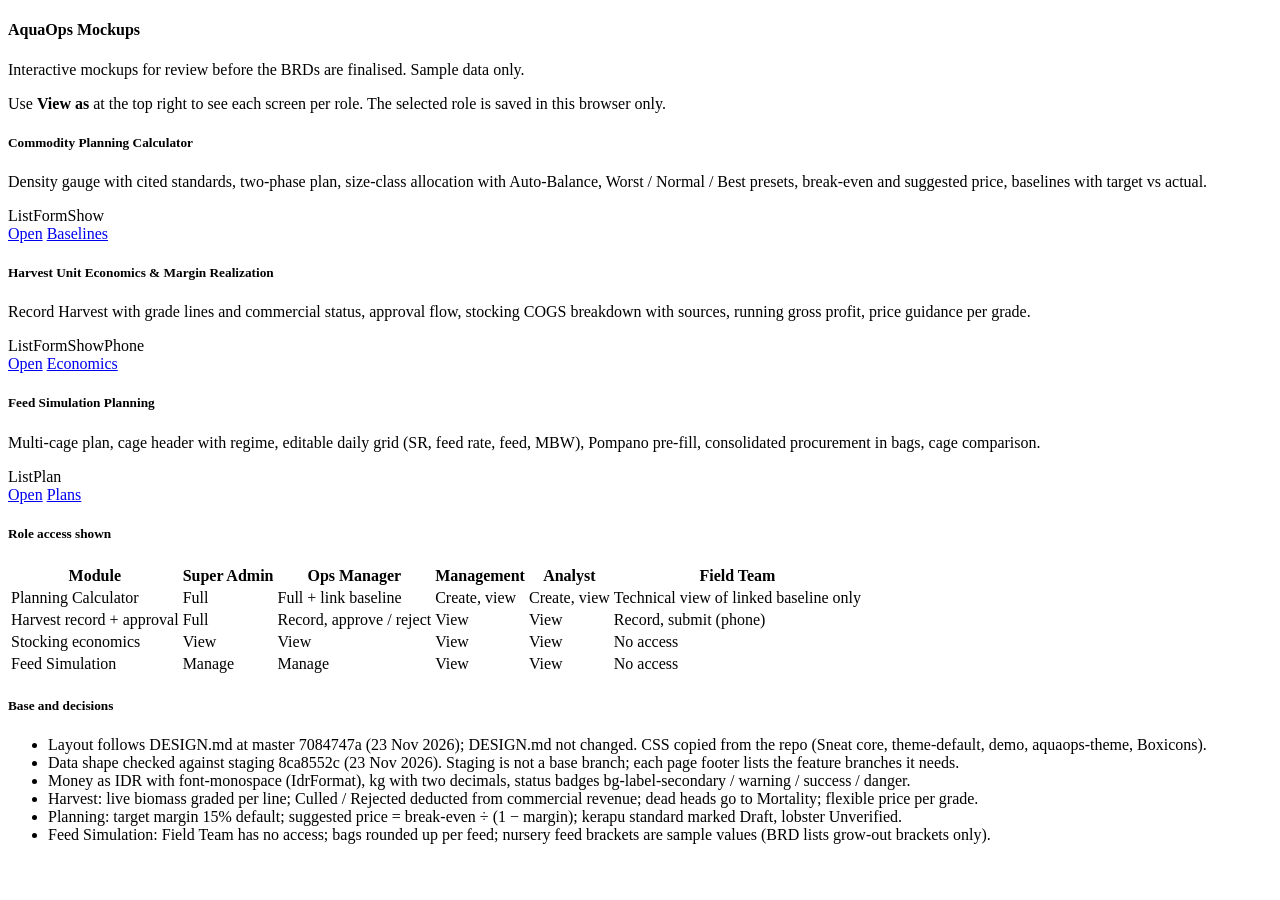
==== index.html @ cd23ad5c "Add files via upload" ====
<!DOCTYPE html>
<html lang="en" class="light-style layout-menu-fixed" dir="ltr" data-theme="theme-default">
<head>
<meta charset="utf-8">
<meta name="viewport" content="width=device-width, initial-scale=1.0">
<title>AquaOps Mockups</title>
<link rel="preconnect" href="https://fonts.googleapis.com">
<link href="https://fonts.googleapis.com/css2?family=Public+Sans:ital,wght@0,300;0,400;0,500;0,600;0,700;1,400&display=swap" rel="stylesheet">
<link rel="stylesheet" href="assets/vendor/fonts/boxicons.css">
<link rel="stylesheet" href="assets/vendor/css/core.css">
<link rel="stylesheet" href="assets/vendor/css/theme-default.css">
<link rel="stylesheet" href="assets/css/demo.css">
<link rel="stylesheet" href="css/aquaops-theme.css">
</head>
<body>
<div id="mock-content" class="d-none">
  <div class="d-flex justify-content-between align-items-center mb-4">
    <div>
      <h4 class="mb-1">AquaOps Mockups</h4>
      <p class="text-muted mb-0">Interactive mockups for review before the BRDs are finalised. Sample data only.</p>
    </div>
  </div>

  <div class="alert alert-info border-0 shadow-sm mb-4"><i class="bx bx-user-circle me-2"></i>Use <strong>View as</strong> at the top right to see each screen per role. The selected role is saved in this browser only.</div>

  <div class="row g-4 mb-4">
    <div class="col-md-4">
      <div class="card border-0 shadow-sm h-100"><div class="card-body">
        <div class="d-flex align-items-center mb-2"><i class="bx bx-calculator fs-2 text-primary me-2"></i><h5 class="fw-bold mb-0">Commodity Planning Calculator</h5></div>
        <p class="small text-muted">Density gauge with cited standards, two-phase plan, size-class allocation with Auto-Balance, Worst / Normal / Best presets, break-even and suggested price, baselines with target vs actual.</p>
        <div class="small mb-3"><span class="badge bg-label-secondary me-1">List</span><span class="badge bg-label-secondary me-1">Form</span><span class="badge bg-label-secondary">Show</span></div>
        <a href="planning-calculator.html#calculator" class="btn btn-primary btn-sm">Open</a>
        <a href="planning-calculator.html#baselines" class="btn btn-outline-primary btn-sm">Baselines</a>
      </div></div>
    </div>
    <div class="col-md-4">
      <div class="card border-0 shadow-sm h-100"><div class="card-body">
        <div class="d-flex align-items-center mb-2"><i class="bx bx-basket fs-2 text-primary me-2"></i><h5 class="fw-bold mb-0">Harvest Unit Economics &amp; Margin Realization</h5></div>
        <p class="small text-muted">Record Harvest with grade lines and commercial status, approval flow, stocking COGS breakdown with sources, running gross profit, price guidance per grade.</p>
        <div class="small mb-3"><span class="badge bg-label-secondary me-1">List</span><span class="badge bg-label-secondary me-1">Form</span><span class="badge bg-label-secondary me-1">Show</span><span class="badge bg-label-primary">Phone</span></div>
        <a href="harvest-economics.html#record" class="btn btn-primary btn-sm">Open</a>
        <a href="harvest-economics.html#economics" class="btn btn-outline-primary btn-sm">Economics</a>
      </div></div>
    </div>
    <div class="col-md-4">
      <div class="card border-0 shadow-sm h-100"><div class="card-body">
        <div class="d-flex align-items-center mb-2"><i class="bx bx-dish fs-2 text-primary me-2"></i><h5 class="fw-bold mb-0">Feed Simulation Planning</h5></div>
        <p class="small text-muted">Multi-cage plan, cage header with regime, editable daily grid (SR, feed rate, feed, MBW), Pompano pre-fill, consolidated procurement in bags, cage comparison.</p>
        <div class="small mb-3"><span class="badge bg-label-secondary me-1">List</span><span class="badge bg-label-secondary">Plan</span></div>
        <a href="feed-simulation.html#plan" class="btn btn-primary btn-sm">Open</a>
        <a href="feed-simulation.html#plans" class="btn btn-outline-primary btn-sm">Plans</a>
      </div></div>
    </div>
  </div>

  <div class="card border-0 shadow-sm mb-4">
    <div class="card-header bg-transparent border-bottom py-3"><h5 class="card-title fw-bold mb-0 text-primary"><i class="bx bx-user-check me-2"></i>Role access shown</h5></div>
    <div class="table-responsive">
      <table class="table">
        <thead><tr><th>Module</th><th>Super Admin</th><th>Ops Manager</th><th>Management</th><th>Analyst</th><th>Field Team</th></tr></thead>
        <tbody>
          <tr><td>Planning Calculator</td><td>Full</td><td>Full + link baseline</td><td>Create, view</td><td>Create, view</td><td>Technical view of linked baseline only</td></tr>
          <tr><td>Harvest record + approval</td><td>Full</td><td>Record, approve / reject</td><td>View</td><td>View</td><td>Record, submit (phone)</td></tr>
          <tr><td>Stocking economics</td><td>View</td><td>View</td><td>View</td><td>View</td><td>No access</td></tr>
          <tr><td>Feed Simulation</td><td>Manage</td><td>Manage</td><td>View</td><td>View</td><td>No access</td></tr>
        </tbody>
      </table>
    </div>
  </div>

  <div class="card border-0 shadow-sm">
    <div class="card-header bg-transparent border-bottom py-3"><h5 class="card-title fw-bold mb-0 text-primary"><i class="bx bx-git-branch me-2"></i>Base and decisions</h5></div>
    <div class="card-body pt-3 small">
      <ul class="mb-0">
        <li>Layout follows DESIGN.md at master 7084747a (23 Nov 2026); DESIGN.md not changed. CSS copied from the repo (Sneat core, theme-default, demo, aquaops-theme, Boxicons).</li>
        <li>Data shape checked against staging 8ca8552c (23 Nov 2026). Staging is not a base branch; each page footer lists the feature branches it needs.</li>
        <li>Money as IDR with font-monospace (IdrFormat), kg with two decimals, status badges bg-label-secondary / warning / success / danger.</li>
        <li>Harvest: live biomass graded per line; Culled / Rejected deducted from commercial revenue; dead heads go to Mortality; flexible price per grade.</li>
        <li>Planning: target margin 15% default; suggested price = break-even ÷ (1 − margin); kerapu standard marked Draft, lobster Unverified.</li>
        <li>Feed Simulation: Field Team has no access; bags rounded up per feed; nursery feed brackets are sample values (BRD lists grow-out brackets only).</li>
      </ul>
    </div>
  </div>
</div>
<script src="assets/mock/shell.js"></script>
<script>AqMock.init({ active: 'home', title: 'AquaOps Mockups', branches: '' });</script>
</body>
</html>
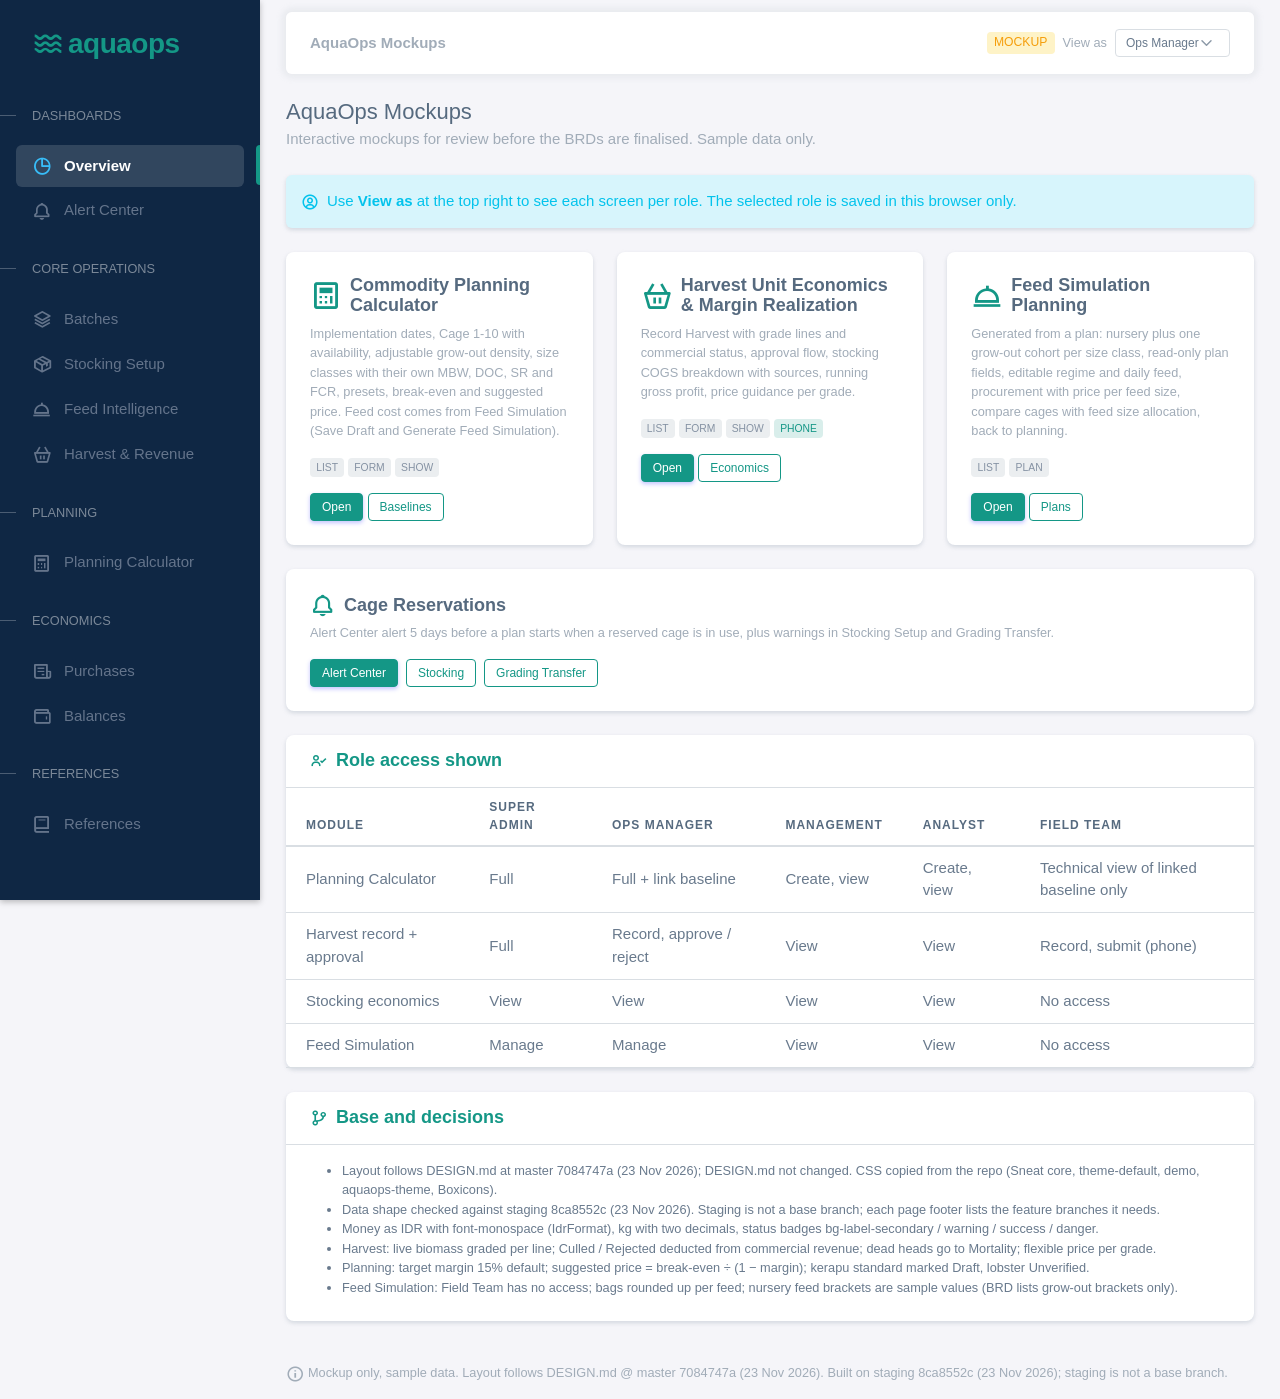
==== commit 325832bb: "Add files via upload" ====
--- a/index.html
+++ b/index.html
@@ -27,7 +27,7 @@
     <div class="col-md-4">
       <div class="card border-0 shadow-sm h-100"><div class="card-body">
         <div class="d-flex align-items-center mb-2"><i class="bx bx-calculator fs-2 text-primary me-2"></i><h5 class="fw-bold mb-0">Commodity Planning Calculator</h5></div>
-        <p class="small text-muted">Density gauge with cited standards, two-phase plan, size-class allocation with Auto-Balance, Worst / Normal / Best presets, break-even and suggested price, baselines with target vs actual.</p>
+        <p class="small text-muted">Implementation dates, Cage 1-10 with availability, adjustable grow-out density, size classes with their own MBW, DOC, SR and FCR, presets, break-even and suggested price. Feed cost comes from Feed Simulation (Save Draft and Generate Feed Simulation).</p>
         <div class="small mb-3"><span class="badge bg-label-secondary me-1">List</span><span class="badge bg-label-secondary me-1">Form</span><span class="badge bg-label-secondary">Show</span></div>
         <a href="planning-calculator.html#calculator" class="btn btn-primary btn-sm">Open</a>
         <a href="planning-calculator.html#baselines" class="btn btn-outline-primary btn-sm">Baselines</a>
@@ -45,13 +45,19 @@
     <div class="col-md-4">
       <div class="card border-0 shadow-sm h-100"><div class="card-body">
         <div class="d-flex align-items-center mb-2"><i class="bx bx-dish fs-2 text-primary me-2"></i><h5 class="fw-bold mb-0">Feed Simulation Planning</h5></div>
-        <p class="small text-muted">Multi-cage plan, cage header with regime, editable daily grid (SR, feed rate, feed, MBW), Pompano pre-fill, consolidated procurement in bags, cage comparison.</p>
+        <p class="small text-muted">Generated from a plan: nursery plus one grow-out cohort per size class, read-only plan fields, editable regime and daily feed, procurement with price per feed size, compare cages with feed size allocation, back to planning.</p>
         <div class="small mb-3"><span class="badge bg-label-secondary me-1">List</span><span class="badge bg-label-secondary">Plan</span></div>
         <a href="feed-simulation.html#plan" class="btn btn-primary btn-sm">Open</a>
         <a href="feed-simulation.html#plans" class="btn btn-outline-primary btn-sm">Plans</a>
       </div></div>
     </div>
   </div>
+
+  <div class="card border-0 shadow-sm mb-4"><div class="card-body d-flex flex-wrap align-items-center justify-content-between gap-3">
+    <div><div class="d-flex align-items-center mb-1"><i class="bx bx-bell fs-3 text-primary me-2"></i><h5 class="fw-bold mb-0">Cage Reservations</h5></div>
+    <p class="small text-muted mb-0">Alert Center alert 5 days before a plan starts when a reserved cage is in use, plus warnings in Stocking Setup and Grading Transfer.</p></div>
+    <div class="d-flex gap-2"><a href="cage-reservations.html#alert-center" class="btn btn-primary btn-sm">Alert Center</a><a href="cage-reservations.html#stocking" class="btn btn-outline-primary btn-sm">Stocking</a><a href="cage-reservations.html#transfer" class="btn btn-outline-primary btn-sm">Grading Transfer</a></div>
+  </div></div>
 
   <div class="card border-0 shadow-sm mb-4">
     <div class="card-header bg-transparent border-bottom py-3"><h5 class="card-title fw-bold mb-0 text-primary"><i class="bx bx-user-check me-2"></i>Role access shown</h5></div>
--- a/assets/vendor/css/core.css
+++ b/assets/vendor/css/core.css
@@ -0,0 +1,16643 @@
+@charset "UTF-8";
+:root {
+  --bs-blue: #007bff;
+  --bs-indigo: #6610f2;
+  --bs-purple: #696cff;
+  --bs-pink: #e83e8c;
+  --bs-red: #ff3e1d;
+  --bs-orange: #fd7e14;
+  --bs-yellow: #ffab00;
+  --bs-green: #71dd37;
+  --bs-teal: #20c997;
+  --bs-cyan: #03c3ec;
+  --bs-white: #fff;
+  --bs-gray: rgba(67, 89, 113, 0.6);
+  --bs-gray-dark: rgba(67, 89, 113, 0.8);
+  --bs-gray-25: rgba(67, 89, 113, 0.025);
+  --bs-gray-50: rgba(67, 89, 113, 0.05);
+  --bs-primary: #696cff;
+  --bs-secondary: #8592a3;
+  --bs-success: #71dd37;
+  --bs-info: #03c3ec;
+  --bs-warning: #ffab00;
+  --bs-danger: #ff3e1d;
+  --bs-light: #fcfdfd;
+  --bs-dark: #233446;
+  --bs-gray: rgba(67, 89, 113, 0.1);
+  --bs-primary-rgb: 105, 108, 255;
+  --bs-secondary-rgb: 133, 146, 163;
+  --bs-success-rgb: 113, 221, 55;
+  --bs-info-rgb: 3, 195, 236;
+  --bs-warning-rgb: 255, 171, 0;
+  --bs-danger-rgb: 255, 62, 29;
+  --bs-light-rgb: 252, 253, 253;
+  --bs-dark-rgb: 35, 52, 70;
+  --bs-gray-rgb: 67, 89, 113;
+  --bs-white-rgb: 255, 255, 255;
+  --bs-black-rgb: 67, 89, 113;
+  --bs-body-color-rgb: 105, 122, 141;
+  --bs-body-bg-rgb: 245, 245, 249;
+  --bs-font-sans-serif: "Public Sans", -apple-system, BlinkMacSystemFont, "Segoe UI", "Oxygen", "Ubuntu", "Cantarell", "Fira Sans", "Droid Sans", "Helvetica Neue", sans-serif;
+  --bs-font-monospace: "SFMono-Regular", Menlo, Monaco, Consolas, "Liberation Mono", "Courier New", monospace;
+  --bs-gradient: linear-gradient(180deg, rgba(255, 255, 255, 0.15), rgba(255, 255, 255, 0));
+  --bs-root-font-size: 16px;
+  --bs-body-font-family: var(--bs-font-sans-serif);
+  --bs-body-font-size: 0.9375rem;
+  --bs-body-font-weight: 400;
+  --bs-body-line-height: 1.53;
+  --bs-body-color: #697a8d;
+  --bs-body-bg: #f5f5f9;
+}
+
+*,
+*::before,
+*::after {
+  box-sizing: border-box;
+}
+
+:root {
+  font-size: var(--bs-root-font-size);
+}
+@media (prefers-reduced-motion: no-preference) {
+  :root {
+    scroll-behavior: smooth;
+  }
+}
+
+body {
+  margin: 0;
+  font-family: var(--bs-body-font-family);
+  font-size: var(--bs-body-font-size);
+  font-weight: var(--bs-body-font-weight);
+  line-height: var(--bs-body-line-height);
+  color: var(--bs-body-color);
+  text-align: var(--bs-body-text-align);
+  background-color: var(--bs-body-bg);
+  -webkit-text-size-adjust: 100%;
+  -webkit-tap-highlight-color: rgba(67, 89, 113, 0);
+}
+
+hr {
+  margin: 1rem 0;
+  color: #d9dee3;
+  background-color: currentColor;
+  border: 0;
+  opacity: 1;
+}
+
+hr:not([size]) {
+  height: 1px;
+}
+
+h6, .h6, h5, .h5, h4, .h4, h3, .h3, h2, .h2, h1, .h1 {
+  margin-top: 0;
+  margin-bottom: 1rem;
+  font-weight: 500;
+  line-height: 1.1;
+  color: #566a7f;
+}
+
+h1, .h1 {
+  font-size: calc(1.3625rem + 1.35vw);
+}
+@media (min-width: 1200px) {
+  h1, .h1 {
+    font-size: 2.375rem;
+  }
+}
+
+h2, .h2 {
+  font-size: calc(1.325rem + 0.9vw);
+}
+@media (min-width: 1200px) {
+  h2, .h2 {
+    font-size: 2rem;
+  }
+}
+
+h3, .h3 {
+  font-size: calc(1.2875rem + 0.45vw);
+}
+@media (min-width: 1200px) {
+  h3, .h3 {
+    font-size: 1.625rem;
+  }
+}
+
+h4, .h4 {
+  font-size: calc(1.2625rem + 0.15vw);
+}
+@media (min-width: 1200px) {
+  h4, .h4 {
+    font-size: 1.375rem;
+  }
+}
+
+h5, .h5 {
+  font-size: 1.125rem;
+}
+
+h6, .h6 {
+  font-size: 0.9375rem;
+}
+
+p {
+  margin-top: 0;
+  margin-bottom: 1rem;
+}
+
+abbr[title],
+abbr[data-bs-original-title] {
+  -webkit-text-decoration: underline dotted;
+          text-decoration: underline dotted;
+  cursor: help;
+  -webkit-text-decoration-skip-ink: none;
+          text-decoration-skip-ink: none;
+}
+
+address {
+  margin-bottom: 1rem;
+  font-style: normal;
+  line-height: inherit;
+}
+
+ol,
+ul {
+  padding-left: 2rem;
+}
+
+ol,
+ul,
+dl {
+  margin-top: 0;
+  margin-bottom: 1rem;
+}
+
+ol ol,
+ul ul,
+ol ul,
+ul ol {
+  margin-bottom: 0;
+}
+
+dt {
+  font-weight: 700;
+}
+
+dd {
+  margin-bottom: 0.5rem;
+  margin-left: 0;
+}
+
+blockquote {
+  margin: 0 0 1rem;
+}
+
+b,
+strong {
+  font-weight: 900;
+}
+
+small, .small {
+  font-size: 85%;
+}
+
+mark, .mark {
+  padding: 0.2em;
+  background-color: #fcf8e3;
+}
+
+sub,
+sup {
+  position: relative;
+  font-size: 0.75em;
+  line-height: 0;
+  vertical-align: baseline;
+}
+
+sub {
+  bottom: -0.25em;
+}
+
+sup {
+  top: -0.5em;
+}
+
+a {
+  color: #696cff;
+  text-decoration: none;
+}
+a:hover {
+  color: #5f61e6;
+}
+
+a:not([href]):not([class]), a:not([href]):not([class]):hover {
+  color: inherit;
+  text-decoration: none;
+}
+
+pre,
+code,
+kbd,
+samp {
+  font-family: var(--bs-font-monospace);
+  font-size: 1em;
+  direction: ltr /* rtl:ignore */;
+  unicode-bidi: bidi-override;
+}
+
+pre {
+  display: block;
+  margin-top: 0;
+  margin-bottom: 1rem;
+  overflow: auto;
+  font-size: 85%;
+}
+pre code {
+  font-size: inherit;
+  color: inherit;
+  word-break: normal;
+}
+
+code {
+  font-size: 85%;
+  color: #e83e8c;
+  word-wrap: break-word;
+}
+a > code {
+  color: inherit;
+}
+
+kbd {
+  padding: 0.2rem 0.4rem;
+  font-size: 85%;
+  color: #fff;
+  background-color: rgba(67, 89, 113, 0.9);
+  border-radius: 0.25rem;
+}
+kbd kbd {
+  padding: 0;
+  font-size: 1em;
+  font-weight: 700;
+}
+
+figure {
+  margin: 0 0 1rem;
+}
+
+img,
+svg {
+  vertical-align: middle;
+}
+
+table {
+  caption-side: bottom;
+  border-collapse: collapse;
+}
+
+caption {
+  padding-top: 0.625rem;
+  padding-bottom: 0.625rem;
+  color: #a1acb8;
+  text-align: left;
+}
+
+th {
+  font-weight: 600;
+  text-align: inherit;
+  text-align: -webkit-match-parent;
+}
+
+thead,
+tbody,
+tfoot,
+tr,
+td,
+th {
+  border-color: inherit;
+  border-style: solid;
+  border-width: 0;
+}
+
+label {
+  display: inline-block;
+}
+
+button {
+  border-radius: 0;
+}
+
+button:focus:not(:focus-visible) {
+  outline: 0;
+}
+
+input,
+button,
+select,
+optgroup,
+textarea {
+  margin: 0;
+  font-family: inherit;
+  font-size: inherit;
+  line-height: inherit;
+}
+
+button,
+select {
+  text-transform: none;
+}
+
+[role=button] {
+  cursor: pointer;
+}
+
+select {
+  word-wrap: normal;
+}
+select:disabled {
+  opacity: 1;
+}
+
+[list]::-webkit-calendar-picker-indicator {
+  display: none;
+}
+
+button,
+[type=button],
+[type=reset],
+[type=submit] {
+  -webkit-appearance: button;
+}
+button:not(:disabled),
+[type=button]:not(:disabled),
+[type=reset]:not(:disabled),
+[type=submit]:not(:disabled) {
+  cursor: pointer;
+}
+
+::-moz-focus-inner {
+  padding: 0;
+  border-style: none;
+}
+
+textarea {
+  resize: vertical;
+}
+
+fieldset {
+  min-width: 0;
+  padding: 0;
+  margin: 0;
+  border: 0;
+}
+
+legend {
+  float: left;
+  width: 100%;
+  padding: 0;
+  margin-bottom: 0.5rem;
+  font-size: calc(1.275rem + 0.3vw);
+  line-height: inherit;
+}
+@media (min-width: 1200px) {
+  legend {
+    font-size: 1.5rem;
+  }
+}
+legend + * {
+  clear: left;
+}
+
+::-webkit-datetime-edit-fields-wrapper,
+::-webkit-datetime-edit-text,
+::-webkit-datetime-edit-minute,
+::-webkit-datetime-edit-hour-field,
+::-webkit-datetime-edit-day-field,
+::-webkit-datetime-edit-month-field,
+::-webkit-datetime-edit-year-field {
+  padding: 0;
+}
+
+::-webkit-inner-spin-button {
+  height: auto;
+}
+
+[type=search] {
+  outline-offset: -2px;
+  -webkit-appearance: textfield;
+}
+
+/* rtl:raw:
+[type="tel"],
+[type="url"],
+[type="email"],
+[type="number"] {
+  direction: ltr;
+}
+*/
+::-webkit-search-decoration {
+  -webkit-appearance: none;
+}
+
+::-webkit-color-swatch-wrapper {
+  padding: 0;
+}
+
+::file-selector-button {
+  font: inherit;
+}
+
+::-webkit-file-upload-button {
+  font: inherit;
+  -webkit-appearance: button;
+}
+
+output {
+  display: inline-block;
+}
+
+iframe {
+  border: 0;
+}
+
+summary {
+  display: list-item;
+  cursor: pointer;
+}
+
+progress {
+  vertical-align: baseline;
+}
+
+[hidden] {
+  display: none !important;
+}
+
+.lead {
+  font-size: 1.0546875rem;
+  font-weight: 400;
+}
+
+.display-1 {
+  font-size: calc(1.525rem + 3.3vw);
+  font-weight: 500;
+  line-height: 1.1;
+}
+@media (min-width: 1200px) {
+  .display-1 {
+    font-size: 4rem;
+  }
+}
+
+.display-2 {
+  font-size: calc(1.475rem + 2.7vw);
+  font-weight: 500;
+  line-height: 1.1;
+}
+@media (min-width: 1200px) {
+  .display-2 {
+    font-size: 3.5rem;
+  }
+}
+
+.display-3 {
+  font-size: calc(1.425rem + 2.1vw);
+  font-weight: 500;
+  line-height: 1.1;
+}
+@media (min-width: 1200px) {
+  .display-3 {
+    font-size: 3rem;
+  }
+}
+
+.display-4 {
+  font-size: calc(1.375rem + 1.5vw);
+  font-weight: 500;
+  line-height: 1.1;
+}
+@media (min-width: 1200px) {
+  .display-4 {
+    font-size: 2.5rem;
+  }
+}
+
+.display-5 {
+  font-size: calc(1.325rem + 0.9vw);
+  font-weight: 500;
+  line-height: 1.1;
+}
+@media (min-width: 1200px) {
+  .display-5 {
+    font-size: 2rem;
+  }
+}
+
+.display-6 {
+  font-size: calc(1.275rem + 0.3vw);
+  font-weight: 500;
+  line-height: 1.1;
+}
+@media (min-width: 1200px) {
+  .display-6 {
+    font-size: 1.5rem;
+  }
+}
+
+.list-unstyled {
+  padding-left: 0;
+  list-style: none;
+}
+
+.list-inline {
+  padding-left: 0;
+  list-style: none;
+}
+
+.list-inline-item {
+  display: inline-block;
+}
+.list-inline-item:not(:last-child) {
+  margin-right: 0.5rem;
+}
+
+.initialism {
+  font-size: 85%;
+  text-transform: uppercase;
+}
+
+.blockquote {
+  margin-bottom: 1rem;
+  font-size: 1.0546875rem;
+}
+.blockquote > :last-child {
+  margin-bottom: 0;
+}
+
+.blockquote-footer {
+  margin-top: -1rem;
+  margin-bottom: 1rem;
+  font-size: 85%;
+  color: rgba(67, 89, 113, 0.6);
+}
+.blockquote-footer::before {
+  content: "— ";
+}
+
+.img-fluid {
+  max-width: 100%;
+  height: auto;
+}
+
+.img-thumbnail {
+  padding: 0;
+  background-color: transparent;
+  border: 0px solid rgba(67, 89, 113, 0.3);
+  border-radius: 0px;
+  max-width: 100%;
+  height: auto;
+}
+
+.figure {
+  display: inline-block;
+}
+
+.figure-img {
+  margin-bottom: 0.5rem;
+  line-height: 1;
+}
+
+.figure-caption {
+  font-size: 85%;
+  color: #a1acb8;
+}
+
+.container,
+.container-fluid,
+.container-xxl,
+.container-xl,
+.container-lg,
+.container-md,
+.container-sm {
+  width: 100%;
+  padding-right: var(--bs-gutter-x, 1.625rem);
+  padding-left: var(--bs-gutter-x, 1.625rem);
+  margin-right: auto;
+  margin-left: auto;
+}
+
+@media (min-width: 576px) {
+  .container-sm, .container {
+    max-width: 540px;
+  }
+}
+@media (min-width: 768px) {
+  .container-md, .container-sm, .container {
+    max-width: 720px;
+  }
+}
+@media (min-width: 992px) {
+  .container-lg, .container-md, .container-sm, .container {
+    max-width: 960px;
+  }
+}
+@media (min-width: 1200px) {
+  .container-xl, .container-lg, .container-md, .container-sm, .container {
+    max-width: 1140px;
+  }
+}
+@media (min-width: 1400px) {
+  .container-xxl, .container-xl, .container-lg, .container-md, .container-sm, .container {
+    max-width: 1440px;
+  }
+}
+.row {
+  --bs-gutter-x: 1.625rem;
+  --bs-gutter-y: 0;
+  display: flex;
+  flex-wrap: wrap;
+  margin-top: calc(-1 * var(--bs-gutter-y));
+  margin-right: calc(-0.5 * var(--bs-gutter-x));
+  margin-left: calc(-0.5 * var(--bs-gutter-x));
+}
+.row > * {
+  flex-shrink: 0;
+  width: 100%;
+  max-width: 100%;
+  padding-right: calc(var(--bs-gutter-x) * 0.5);
+  padding-left: calc(var(--bs-gutter-x) * 0.5);
+  margin-top: var(--bs-gutter-y);
+}
+
+.col {
+  flex: 1 0 0%;
+}
+
+.row-cols-auto > * {
+  flex: 0 0 auto;
+  width: auto;
+}
+
+.row-cols-1 > * {
+  flex: 0 0 auto;
+  width: 100%;
+}
+
+.row-cols-2 > * {
+  flex: 0 0 auto;
+  width: 50%;
+}
+
+.row-cols-3 > * {
+  flex: 0 0 auto;
+  width: 33.3333333333%;
+}
+
+.row-cols-4 > * {
+  flex: 0 0 auto;
+  width: 25%;
+}
+
+.row-cols-5 > * {
+  flex: 0 0 auto;
+  width: 20%;
+}
+
+.row-cols-6 > * {
+  flex: 0 0 auto;
+  width: 16.6666666667%;
+}
+
+.col-auto {
+  flex: 0 0 auto;
+  width: auto;
+}
+
+.col-1 {
+  flex: 0 0 auto;
+  width: 8.33333333%;
+}
+
+.col-2 {
+  flex: 0 0 auto;
+  width: 16.66666667%;
+}
+
+.col-3 {
+  flex: 0 0 auto;
+  width: 25%;
+}
+
+.col-4 {
+  flex: 0 0 auto;
+  width: 33.33333333%;
+}
+
+.col-5 {
+  flex: 0 0 auto;
+  width: 41.66666667%;
+}
+
+.col-6 {
+  flex: 0 0 auto;
+  width: 50%;
+}
+
+.col-7 {
+  flex: 0 0 auto;
+  width: 58.33333333%;
+}
+
+.col-8 {
+  flex: 0 0 auto;
+  width: 66.66666667%;
+}
+
+.col-9 {
+  flex: 0 0 auto;
+  width: 75%;
+}
+
+.col-10 {
+  flex: 0 0 auto;
+  width: 83.33333333%;
+}
+
+.col-11 {
+  flex: 0 0 auto;
+  width: 91.66666667%;
+}
+
+.col-12 {
+  flex: 0 0 auto;
+  width: 100%;
+}
+
+.offset-1 {
+  margin-left: 8.33333333%;
+}
+
+.offset-2 {
+  margin-left: 16.66666667%;
+}
+
+.offset-3 {
+  margin-left: 25%;
+}
+
+.offset-4 {
+  margin-left: 33.33333333%;
+}
+
+.offset-5 {
+  margin-left: 41.66666667%;
+}
+
+.offset-6 {
+  margin-left: 50%;
+}
+
+.offset-7 {
+  margin-left: 58.33333333%;
+}
+
+.offset-8 {
+  margin-left: 66.66666667%;
+}
+
+.offset-9 {
+  margin-left: 75%;
+}
+
+.offset-10 {
+  margin-left: 83.33333333%;
+}
+
+.offset-11 {
+  margin-left: 91.66666667%;
+}
+
+.g-0,
+.gx-0 {
+  --bs-gutter-x: 0;
+}
+
+.g-0,
+.gy-0 {
+  --bs-gutter-y: 0;
+}
+
+.g-1,
+.gx-1 {
+  --bs-gutter-x: 0.25rem;
+}
+
+.g-1,
+.gy-1 {
+  --bs-gutter-y: 0.25rem;
+}
+
+.g-2,
+.gx-2 {
+  --bs-gutter-x: 0.5rem;
+}
+
+.g-2,
+.gy-2 {
+  --bs-gutter-y: 0.5rem;
+}
+
+.g-3,
+.gx-3 {
+  --bs-gutter-x: 1rem;
+}
+
+.g-3,
+.gy-3 {
+  --bs-gutter-y: 1rem;
+}
+
+.g-4,
+.gx-4 {
+  --bs-gutter-x: 1.5rem;
+}
+
+.g-4,
+.gy-4 {
+  --bs-gutter-y: 1.5rem;
+}
+
+.g-5,
+.gx-5 {
+  --bs-gutter-x: 3rem;
+}
+
+.g-5,
+.gy-5 {
+  --bs-gutter-y: 3rem;
+}
+
+@media (min-width: 576px) {
+  .col-sm {
+    flex: 1 0 0%;
+  }
+
+  .row-cols-sm-auto > * {
+    flex: 0 0 auto;
+    width: auto;
+  }
+
+  .row-cols-sm-1 > * {
+    flex: 0 0 auto;
+    width: 100%;
+  }
+
+  .row-cols-sm-2 > * {
+    flex: 0 0 auto;
+    width: 50%;
+  }
+
+  .row-cols-sm-3 > * {
+    flex: 0 0 auto;
+    width: 33.3333333333%;
+  }
+
+  .row-cols-sm-4 > * {
+    flex: 0 0 auto;
+    width: 25%;
+  }
+
+  .row-cols-sm-5 > * {
+    flex: 0 0 auto;
+    width: 20%;
+  }
+
+  .row-cols-sm-6 > * {
+    flex: 0 0 auto;
+    width: 16.6666666667%;
+  }
+
+  .col-sm-auto {
+    flex: 0 0 auto;
+    width: auto;
+  }
+
+  .col-sm-1 {
+    flex: 0 0 auto;
+    width: 8.33333333%;
+  }
+
+  .col-sm-2 {
+    flex: 0 0 auto;
+    width: 16.66666667%;
+  }
+
+  .col-sm-3 {
+    flex: 0 0 auto;
+    width: 25%;
+  }
+
+  .col-sm-4 {
+    flex: 0 0 auto;
+    width: 33.33333333%;
+  }
+
+  .col-sm-5 {
+    flex: 0 0 auto;
+    width: 41.66666667%;
+  }
+
+  .col-sm-6 {
+    flex: 0 0 auto;
+    width: 50%;
+  }
+
+  .col-sm-7 {
+    flex: 0 0 auto;
+    width: 58.33333333%;
+  }
+
+  .col-sm-8 {
+    flex: 0 0 auto;
+    width: 66.66666667%;
+  }
+
+  .col-sm-9 {
+    flex: 0 0 auto;
+    width: 75%;
+  }
+
+  .col-sm-10 {
+    flex: 0 0 auto;
+    width: 83.33333333%;
+  }
+
+  .col-sm-11 {
+    flex: 0 0 auto;
+    width: 91.66666667%;
+  }
+
+  .col-sm-12 {
+    flex: 0 0 auto;
+    width: 100%;
+  }
+
+  .offset-sm-0 {
+    margin-left: 0;
+  }
+
+  .offset-sm-1 {
+    margin-left: 8.33333333%;
+  }
+
+  .offset-sm-2 {
+    margin-left: 16.66666667%;
+  }
+
+  .offset-sm-3 {
+    margin-left: 25%;
+  }
+
+  .offset-sm-4 {
+    margin-left: 33.33333333%;
+  }
+
+  .offset-sm-5 {
+    margin-left: 41.66666667%;
+  }
+
+  .offset-sm-6 {
+    margin-left: 50%;
+  }
+
+  .offset-sm-7 {
+    margin-left: 58.33333333%;
+  }
+
+  .offset-sm-8 {
+    margin-left: 66.66666667%;
+  }
+
+  .offset-sm-9 {
+    margin-left: 75%;
+  }
+
+  .offset-sm-10 {
+    margin-left: 83.33333333%;
+  }
+
+  .offset-sm-11 {
+    margin-left: 91.66666667%;
+  }
+
+  .g-sm-0,
+.gx-sm-0 {
+    --bs-gutter-x: 0;
+  }
+
+  .g-sm-0,
+.gy-sm-0 {
+    --bs-gutter-y: 0;
+  }
+
+  .g-sm-1,
+.gx-sm-1 {
+    --bs-gutter-x: 0.25rem;
+  }
+
+  .g-sm-1,
+.gy-sm-1 {
+    --bs-gutter-y: 0.25rem;
+  }
+
+  .g-sm-2,
+.gx-sm-2 {
+    --bs-gutter-x: 0.5rem;
+  }
+
+  .g-sm-2,
+.gy-sm-2 {
+    --bs-gutter-y: 0.5rem;
+  }
+
+  .g-sm-3,
+.gx-sm-3 {
+    --bs-gutter-x: 1rem;
+  }
+
+  .g-sm-3,
+.gy-sm-3 {
+    --bs-gutter-y: 1rem;
+  }
+
+  .g-sm-4,
+.gx-sm-4 {
+    --bs-gutter-x: 1.5rem;
+  }
+
+  .g-sm-4,
+.gy-sm-4 {
+    --bs-gutter-y: 1.5rem;
+  }
+
+  .g-sm-5,
+.gx-sm-5 {
+    --bs-gutter-x: 3rem;
+  }
+
+  .g-sm-5,
+.gy-sm-5 {
+    --bs-gutter-y: 3rem;
+  }
+}
+@media (min-width: 768px) {
+  .col-md {
+    flex: 1 0 0%;
+  }
+
+  .row-cols-md-auto > * {
+    flex: 0 0 auto;
+    width: auto;
+  }
+
+  .row-cols-md-1 > * {
+    flex: 0 0 auto;
+    width: 100%;
+  }
+
+  .row-cols-md-2 > * {
+    flex: 0 0 auto;
+    width: 50%;
+  }
+
+  .row-cols-md-3 > * {
+    flex: 0 0 auto;
+    width: 33.3333333333%;
+  }
+
+  .row-cols-md-4 > * {
+    flex: 0 0 auto;
+    width: 25%;
+  }
+
+  .row-cols-md-5 > * {
+    flex: 0 0 auto;
+    width: 20%;
+  }
+
+  .row-cols-md-6 > * {
+    flex: 0 0 auto;
+    width: 16.6666666667%;
+  }
+
+  .col-md-auto {
+    flex: 0 0 auto;
+    width: auto;
+  }
+
+  .col-md-1 {
+    flex: 0 0 auto;
+    width: 8.33333333%;
+  }
+
+  .col-md-2 {
+    flex: 0 0 auto;
+    width: 16.66666667%;
+  }
+
+  .col-md-3 {
+    flex: 0 0 auto;
+    width: 25%;
+  }
+
+  .col-md-4 {
+    flex: 0 0 auto;
+    width: 33.33333333%;
+  }
+
+  .col-md-5 {
+    flex: 0 0 auto;
+    width: 41.66666667%;
+  }
+
+  .col-md-6 {
+    flex: 0 0 auto;
+    width: 50%;
+  }
+
+  .col-md-7 {
+    flex: 0 0 auto;
+    width: 58.33333333%;
+  }
+
+  .col-md-8 {
+    flex: 0 0 auto;
+    width: 66.66666667%;
+  }
+
+  .col-md-9 {
+    flex: 0 0 auto;
+    width: 75%;
+  }
+
+  .col-md-10 {
+    flex: 0 0 auto;
+    width: 83.33333333%;
+  }
+
+  .col-md-11 {
+    flex: 0 0 auto;
+    width: 91.66666667%;
+  }
+
+  .col-md-12 {
+    flex: 0 0 auto;
+    width: 100%;
+  }
+
+  .offset-md-0 {
+    margin-left: 0;
+  }
+
+  .offset-md-1 {
+    margin-left: 8.33333333%;
+  }
+
+  .offset-md-2 {
+    margin-left: 16.66666667%;
+  }
+
+  .offset-md-3 {
+    margin-left: 25%;
+  }
+
+  .offset-md-4 {
+    margin-left: 33.33333333%;
+  }
+
+  .offset-md-5 {
+    margin-left: 41.66666667%;
+  }
+
+  .offset-md-6 {
+    margin-left: 50%;
+  }
+
+  .offset-md-7 {
+    margin-left: 58.33333333%;
+  }
+
+  .offset-md-8 {
+    margin-left: 66.66666667%;
+  }
+
+  .offset-md-9 {
+    margin-left: 75%;
+  }
+
+  .offset-md-10 {
+    margin-left: 83.33333333%;
+  }
+
+  .offset-md-11 {
+    margin-left: 91.66666667%;
+  }
+
+  .g-md-0,
+.gx-md-0 {
+    --bs-gutter-x: 0;
+  }
+
+  .g-md-0,
+.gy-md-0 {
+    --bs-gutter-y: 0;
+  }
+
+  .g-md-1,
+.gx-md-1 {
+    --bs-gutter-x: 0.25rem;
+  }
+
+  .g-md-1,
+.gy-md-1 {
+    --bs-gutter-y: 0.25rem;
+  }
+
+  .g-md-2,
+.gx-md-2 {
+    --bs-gutter-x: 0.5rem;
+  }
+
+  .g-md-2,
+.gy-md-2 {
+    --bs-gutter-y: 0.5rem;
+  }
+
+  .g-md-3,
+.gx-md-3 {
+    --bs-gutter-x: 1rem;
+  }
+
+  .g-md-3,
+.gy-md-3 {
+    --bs-gutter-y: 1rem;
+  }
+
+  .g-md-4,
+.gx-md-4 {
+    --bs-gutter-x: 1.5rem;
+  }
+
+  .g-md-4,
+.gy-md-4 {
+    --bs-gutter-y: 1.5rem;
+  }
+
+  .g-md-5,
+.gx-md-5 {
+    --bs-gutter-x: 3rem;
+  }
+
+  .g-md-5,
+.gy-md-5 {
+    --bs-gutter-y: 3rem;
+  }
+}
+@media (min-width: 992px) {
+  .col-lg {
+    flex: 1 0 0%;
+  }
+
+  .row-cols-lg-auto > * {
+    flex: 0 0 auto;
+    width: auto;
+  }
+
+  .row-cols-lg-1 > * {
+    flex: 0 0 auto;
+    width: 100%;
+  }
+
+  .row-cols-lg-2 > * {
+    flex: 0 0 auto;
+    width: 50%;
+  }
+
+  .row-cols-lg-3 > * {
+    flex: 0 0 auto;
+    width: 33.3333333333%;
+  }
+
+  .row-cols-lg-4 > * {
+    flex: 0 0 auto;
+    width: 25%;
+  }
+
+  .row-cols-lg-5 > * {
+    flex: 0 0 auto;
+    width: 20%;
+  }
+
+  .row-cols-lg-6 > * {
+    flex: 0 0 auto;
+    width: 16.6666666667%;
+  }
+
+  .col-lg-auto {
+    flex: 0 0 auto;
+    width: auto;
+  }
+
+  .col-lg-1 {
+    flex: 0 0 auto;
+    width: 8.33333333%;
+  }
+
+  .col-lg-2 {
+    flex: 0 0 auto;
+    width: 16.66666667%;
+  }
+
+  .col-lg-3 {
+    flex: 0 0 auto;
+    width: 25%;
+  }
+
+  .col-lg-4 {
+    flex: 0 0 auto;
+    width: 33.33333333%;
+  }
+
+  .col-lg-5 {
+    flex: 0 0 auto;
+    width: 41.66666667%;
+  }
+
+  .col-lg-6 {
+    flex: 0 0 auto;
+    width: 50%;
+  }
+
+  .col-lg-7 {
+    flex: 0 0 auto;
+    width: 58.33333333%;
+  }
+
+  .col-lg-8 {
+    flex: 0 0 auto;
+    width: 66.66666667%;
+  }
+
+  .col-lg-9 {
+    flex: 0 0 auto;
+    width: 75%;
+  }
+
+  .col-lg-10 {
+    flex: 0 0 auto;
+    width: 83.33333333%;
+  }
+
+  .col-lg-11 {
+    flex: 0 0 auto;
+    width: 91.66666667%;
+  }
+
+  .col-lg-12 {
+    flex: 0 0 auto;
+    width: 100%;
+  }
+
+  .offset-lg-0 {
+    margin-left: 0;
+  }
+
+  .offset-lg-1 {
+    margin-left: 8.33333333%;
+  }
+
+  .offset-lg-2 {
+    margin-left: 16.66666667%;
+  }
+
+  .offset-lg-3 {
+    margin-left: 25%;
+  }
+
+  .offset-lg-4 {
+    margin-left: 33.33333333%;
+  }
+
+  .offset-lg-5 {
+    margin-left: 41.66666667%;
+  }
+
+  .offset-lg-6 {
+    margin-left: 50%;
+  }
+
+  .offset-lg-7 {
+    margin-left: 58.33333333%;
+  }
+
+  .offset-lg-8 {
+    margin-left: 66.66666667%;
+  }
+
+  .offset-lg-9 {
+    margin-left: 75%;
+  }
+
+  .offset-lg-10 {
+    margin-left: 83.33333333%;
+  }
+
+  .offset-lg-11 {
+    margin-left: 91.66666667%;
+  }
+
+  .g-lg-0,
+.gx-lg-0 {
+    --bs-gutter-x: 0;
+  }
+
+  .g-lg-0,
+.gy-lg-0 {
+    --bs-gutter-y: 0;
+  }
+
+  .g-lg-1,
+.gx-lg-1 {
+    --bs-gutter-x: 0.25rem;
+  }
+
+  .g-lg-1,
+.gy-lg-1 {
+    --bs-gutter-y: 0.25rem;
+  }
+
+  .g-lg-2,
+.gx-lg-2 {
+    --bs-gutter-x: 0.5rem;
+  }
+
+  .g-lg-2,
+.gy-lg-2 {
+    --bs-gutter-y: 0.5rem;
+  }
+
+  .g-lg-3,
+.gx-lg-3 {
+    --bs-gutter-x: 1rem;
+  }
+
+  .g-lg-3,
+.gy-lg-3 {
+    --bs-gutter-y: 1rem;
+  }
+
+  .g-lg-4,
+.gx-lg-4 {
+    --bs-gutter-x: 1.5rem;
+  }
+
+  .g-lg-4,
+.gy-lg-4 {
+    --bs-gutter-y: 1.5rem;
+  }
+
+  .g-lg-5,
+.gx-lg-5 {
+    --bs-gutter-x: 3rem;
+  }
+
+  .g-lg-5,
+.gy-lg-5 {
+    --bs-gutter-y: 3rem;
+  }
+}
+@media (min-width: 1200px) {
+  .col-xl {
+    flex: 1 0 0%;
+  }
+
+  .row-cols-xl-auto > * {
+    flex: 0 0 auto;
+    width: auto;
+  }
+
+  .row-cols-xl-1 > * {
+    flex: 0 0 auto;
+    width: 100%;
+  }
+
+  .row-cols-xl-2 > * {
+    flex: 0 0 auto;
+    width: 50%;
+  }
+
+  .row-cols-xl-3 > * {
+    flex: 0 0 auto;
+    width: 33.3333333333%;
+  }
+
+  .row-cols-xl-4 > * {
+    flex: 0 0 auto;
+    width: 25%;
+  }
+
+  .row-cols-xl-5 > * {
+    flex: 0 0 auto;
+    width: 20%;
+  }
+
+  .row-cols-xl-6 > * {
+    flex: 0 0 auto;
+    width: 16.6666666667%;
+  }
+
+  .col-xl-auto {
+    flex: 0 0 auto;
+    width: auto;
+  }
+
+  .col-xl-1 {
+    flex: 0 0 auto;
+    width: 8.33333333%;
+  }
+
+  .col-xl-2 {
+    flex: 0 0 auto;
+    width: 16.66666667%;
+  }
+
+  .col-xl-3 {
+    flex: 0 0 auto;
+    width: 25%;
+  }
+
+  .col-xl-4 {
+    flex: 0 0 auto;
+    width: 33.33333333%;
+  }
+
+  .col-xl-5 {
+    flex: 0 0 auto;
+    width: 41.66666667%;
+  }
+
+  .col-xl-6 {
+    flex: 0 0 auto;
+    width: 50%;
+  }
+
+  .col-xl-7 {
+    flex: 0 0 auto;
+    width: 58.33333333%;
+  }
+
+  .col-xl-8 {
+    flex: 0 0 auto;
+    width: 66.66666667%;
+  }
+
+  .col-xl-9 {
+    flex: 0 0 auto;
+    width: 75%;
+  }
+
+  .col-xl-10 {
+    flex: 0 0 auto;
+    width: 83.33333333%;
+  }
+
+  .col-xl-11 {
+    flex: 0 0 auto;
+    width: 91.66666667%;
+  }
+
+  .col-xl-12 {
+    flex: 0 0 auto;
+    width: 100%;
+  }
+
+  .offset-xl-0 {
+    margin-left: 0;
+  }
+
+  .offset-xl-1 {
+    margin-left: 8.33333333%;
+  }
+
+  .offset-xl-2 {
+    margin-left: 16.66666667%;
+  }
+
+  .offset-xl-3 {
+    margin-left: 25%;
+  }
+
+  .offset-xl-4 {
+    margin-left: 33.33333333%;
+  }
+
+  .offset-xl-5 {
+    margin-left: 41.66666667%;
+  }
+
+  .offset-xl-6 {
+    margin-left: 50%;
+  }
+
+  .offset-xl-7 {
+    margin-left: 58.33333333%;
+  }
+
+  .offset-xl-8 {
+    margin-left: 66.66666667%;
+  }
+
+  .offset-xl-9 {
+    margin-left: 75%;
+  }
+
+  .offset-xl-10 {
+    margin-left: 83.33333333%;
+  }
+
+  .offset-xl-11 {
+    margin-left: 91.66666667%;
+  }
+
+  .g-xl-0,
+.gx-xl-0 {
+    --bs-gutter-x: 0;
+  }
+
+  .g-xl-0,
+.gy-xl-0 {
+    --bs-gutter-y: 0;
+  }
+
+  .g-xl-1,
+.gx-xl-1 {
+    --bs-gutter-x: 0.25rem;
+  }
+
+  .g-xl-1,
+.gy-xl-1 {
+    --bs-gutter-y: 0.25rem;
+  }
+
+  .g-xl-2,
+.gx-xl-2 {
+    --bs-gutter-x: 0.5rem;
+  }
+
+  .g-xl-2,
+.gy-xl-2 {
+    --bs-gutter-y: 0.5rem;
+  }
+
+  .g-xl-3,
+.gx-xl-3 {
+    --bs-gutter-x: 1rem;
+  }
+
+  .g-xl-3,
+.gy-xl-3 {
+    --bs-gutter-y: 1rem;
+  }
+
+  .g-xl-4,
+.gx-xl-4 {
+    --bs-gutter-x: 1.5rem;
+  }
+
+  .g-xl-4,
+.gy-xl-4 {
+    --bs-gutter-y: 1.5rem;
+  }
+
+  .g-xl-5,
+.gx-xl-5 {
+    --bs-gutter-x: 3rem;
+  }
+
+  .g-xl-5,
+.gy-xl-5 {
+    --bs-gutter-y: 3rem;
+  }
+}
+@media (min-width: 1400px) {
+  .col-xxl {
+    flex: 1 0 0%;
+  }
+
+  .row-cols-xxl-auto > * {
+    flex: 0 0 auto;
+    width: auto;
+  }
+
+  .row-cols-xxl-1 > * {
+    flex: 0 0 auto;
+    width: 100%;
+  }
+
+  .row-cols-xxl-2 > * {
+    flex: 0 0 auto;
+    width: 50%;
+  }
+
+  .row-cols-xxl-3 > * {
+    flex: 0 0 auto;
+    width: 33.3333333333%;
+  }
+
+  .row-cols-xxl-4 > * {
+    flex: 0 0 auto;
+    width: 25%;
+  }
+
+  .row-cols-xxl-5 > * {
+    flex: 0 0 auto;
+    width: 20%;
+  }
+
+  .row-cols-xxl-6 > * {
+    flex: 0 0 auto;
+    width: 16.6666666667%;
+  }
+
+  .col-xxl-auto {
+    flex: 0 0 auto;
+    width: auto;
+  }
+
+  .col-xxl-1 {
+    flex: 0 0 auto;
+    width: 8.33333333%;
+  }
+
+  .col-xxl-2 {
+    flex: 0 0 auto;
+    width: 16.66666667%;
+  }
+
+  .col-xxl-3 {
+    flex: 0 0 auto;
+    width: 25%;
+  }
+
+  .col-xxl-4 {
+    flex: 0 0 auto;
+    width: 33.33333333%;
+  }
+
+  .col-xxl-5 {
+    flex: 0 0 auto;
+    width: 41.66666667%;
+  }
+
+  .col-xxl-6 {
+    flex: 0 0 auto;
+    width: 50%;
+  }
+
+  .col-xxl-7 {
+    flex: 0 0 auto;
+    width: 58.33333333%;
+  }
+
+  .col-xxl-8 {
+    flex: 0 0 auto;
+    width: 66.66666667%;
+  }
+
+  .col-xxl-9 {
+    flex: 0 0 auto;
+    width: 75%;
+  }
+
+  .col-xxl-10 {
+    flex: 0 0 auto;
+    width: 83.33333333%;
+  }
+
+  .col-xxl-11 {
+    flex: 0 0 auto;
+    width: 91.66666667%;
+  }
+
+  .col-xxl-12 {
+    flex: 0 0 auto;
+    width: 100%;
+  }
+
+  .offset-xxl-0 {
+    margin-left: 0;
+  }
+
+  .offset-xxl-1 {
+    margin-left: 8.33333333%;
+  }
+
+  .offset-xxl-2 {
+    margin-left: 16.66666667%;
+  }
+
+  .offset-xxl-3 {
+    margin-left: 25%;
+  }
+
+  .offset-xxl-4 {
+    margin-left: 33.33333333%;
+  }
+
+  .offset-xxl-5 {
+    margin-left: 41.66666667%;
+  }
+
+  .offset-xxl-6 {
+    margin-left: 50%;
+  }
+
+  .offset-xxl-7 {
+    margin-left: 58.33333333%;
+  }
+
+  .offset-xxl-8 {
+    margin-left: 66.66666667%;
+  }
+
+  .offset-xxl-9 {
+    margin-left: 75%;
+  }
+
+  .offset-xxl-10 {
+    margin-left: 83.33333333%;
+  }
+
+  .offset-xxl-11 {
+    margin-left: 91.66666667%;
+  }
+
+  .g-xxl-0,
+.gx-xxl-0 {
+    --bs-gutter-x: 0;
+  }
+
+  .g-xxl-0,
+.gy-xxl-0 {
+    --bs-gutter-y: 0;
+  }
+
+  .g-xxl-1,
+.gx-xxl-1 {
+    --bs-gutter-x: 0.25rem;
+  }
+
+  .g-xxl-1,
+.gy-xxl-1 {
+    --bs-gutter-y: 0.25rem;
+  }
+
+  .g-xxl-2,
+.gx-xxl-2 {
+    --bs-gutter-x: 0.5rem;
+  }
+
+  .g-xxl-2,
+.gy-xxl-2 {
+    --bs-gutter-y: 0.5rem;
+  }
+
+  .g-xxl-3,
+.gx-xxl-3 {
+    --bs-gutter-x: 1rem;
+  }
+
+  .g-xxl-3,
+.gy-xxl-3 {
+    --bs-gutter-y: 1rem;
+  }
+
+  .g-xxl-4,
+.gx-xxl-4 {
+    --bs-gutter-x: 1.5rem;
+  }
+
+  .g-xxl-4,
+.gy-xxl-4 {
+    --bs-gutter-y: 1.5rem;
+  }
+
+  .g-xxl-5,
+.gx-xxl-5 {
+    --bs-gutter-x: 3rem;
+  }
+
+  .g-xxl-5,
+.gy-xxl-5 {
+    --bs-gutter-y: 3rem;
+  }
+}
+.table {
+  --bs-table-bg: transparent;
+  --bs-table-accent-bg: transparent;
+  --bs-table-striped-color: #697a8d;
+  --bs-table-striped-bg: #f9fafb;
+  --bs-table-active-color: #697a8d;
+  --bs-table-active-bg: rgba(67, 89, 113, 0.1);
+  --bs-table-hover-color: #697a8d;
+  --bs-table-hover-bg: rgba(67, 89, 113, 0.06);
+  width: 100%;
+  margin-bottom: 1rem;
+  color: #697a8d;
+  vertical-align: middle;
+  border-color: #d9dee3;
+}
+.table > :not(caption) > * > * {
+  padding: 0.625rem 1.25rem;
+  background-color: var(--bs-table-bg);
+  border-bottom-width: 1px;
+  box-shadow: inset 0 0 0 9999px var(--bs-table-accent-bg);
+}
+.table > tbody {
+  vertical-align: inherit;
+}
+.table > thead {
+  vertical-align: bottom;
+}
+.table > :not(:first-child) {
+  border-top: 2px solid #d9dee3;
+}
+
+.caption-top {
+  caption-side: top;
+}
+
+.table-sm > :not(caption) > * > * {
+  padding: 0.3125rem 0.625rem;
+}
+
+.table-bordered > :not(caption) > * {
+  border-width: 1px 0;
+}
+.table-bordered > :not(caption) > * > * {
+  border-width: 0 1px;
+}
+
+.table-borderless > :not(caption) > * > * {
+  border-bottom-width: 0;
+}
+.table-borderless > :not(:first-child) {
+  border-top-width: 0;
+}
+
+.table-striped > tbody > tr:nth-of-type(odd) > * {
+  --bs-table-accent-bg: var(--bs-table-striped-bg);
+  color: var(--bs-table-striped-color);
+}
+
+.table-active {
+  --bs-table-accent-bg: var(--bs-table-active-bg);
+  color: var(--bs-table-active-color);
+}
+
+.table-hover > tbody > tr:hover > * {
+  --bs-table-accent-bg: var(--bs-table-hover-bg);
+  color: var(--bs-table-hover-color);
+}
+
+.table-primary {
+  --bs-table-bg: #e1e2ff;
+  --bs-table-striped-bg: #dcdefb;
+  --bs-table-striped-color: #435971;
+  --bs-table-active-bg: #d1d4f1;
+  --bs-table-active-color: #435971;
+  --bs-table-hover-bg: #d8daf6;
+  --bs-table-hover-color: #435971;
+  color: #435971;
+  border-color: #d1d4f1;
+}
+
+.table-secondary {
+  --bs-table-bg: #e7e9ed;
+  --bs-table-striped-bg: #e2e5e9;
+  --bs-table-striped-color: #435971;
+  --bs-table-active-bg: #d7dbe1;
+  --bs-table-active-color: #435971;
+  --bs-table-hover-bg: #dde0e6;
+  --bs-table-hover-color: #435971;
+  color: #435971;
+  border-color: #d7dbe1;
+}
+
+.table-success {
+  --bs-table-bg: #e3f8d7;
+  --bs-table-striped-bg: #def3d4;
+  --bs-table-striped-color: #435971;
+  --bs-table-active-bg: #d3e8cd;
+  --bs-table-active-color: #435971;
+  --bs-table-hover-bg: #d9eed1;
+  --bs-table-hover-color: #435971;
+  color: #435971;
+  border-color: #d3e8cd;
+}
+
+.table-info {
+  --bs-table-bg: #cdf3fb;
+  --bs-table-striped-bg: #c9eef7;
+  --bs-table-striped-color: #435971;
+  --bs-table-active-bg: #bfe4ed;
+  --bs-table-active-color: #435971;
+  --bs-table-hover-bg: #c5eaf3;
+  --bs-table-hover-color: #435971;
+  color: #435971;
+  border-color: #bfe4ed;
+}
+
+.table-warning {
+  --bs-table-bg: #ffeecc;
+  --bs-table-striped-bg: #f9eac9;
+  --bs-table-striped-color: #435971;
+  --bs-table-active-bg: #ecdfc3;
+  --bs-table-active-color: #435971;
+  --bs-table-hover-bg: #f4e5c7;
+  --bs-table-hover-color: #435971;
+  color: #435971;
+  border-color: #ecdfc3;
+}
+
+.table-danger {
+  --bs-table-bg: #ffd8d2;
+  --bs-table-striped-bg: #f9d4cf;
+  --bs-table-striped-color: #435971;
+  --bs-table-active-bg: #eccbc8;
+  --bs-table-active-color: #435971;
+  --bs-table-hover-bg: #f4d0cc;
+  --bs-table-hover-color: #435971;
+  color: #435971;
+  border-color: #eccbc8;
+}
+
+.table-light {
+  --bs-table-bg: #fcfdfd;
+  --bs-table-striped-bg: #f6f8f9;
+  --bs-table-striped-color: #435971;
+  --bs-table-active-bg: #eaedef;
+  --bs-table-active-color: #435971;
+  --bs-table-hover-bg: #f1f3f5;
+  --bs-table-hover-color: #435971;
+  color: #435971;
+  border-color: #eaedef;
+}
+
+.table-dark {
+  --bs-table-bg: #233446;
+  --bs-table-striped-bg: #2a3a4c;
+  --bs-table-striped-color: #fff;
+  --bs-table-active-bg: #394859;
+  --bs-table-active-color: #fff;
+  --bs-table-hover-bg: #304051;
+  --bs-table-hover-color: #fff;
+  color: #fff;
+  border-color: #394859;
+}
+
+.table-responsive {
+  overflow-x: auto;
+  -webkit-overflow-scrolling: touch;
+}
+
+@media (max-width: 575.98px) {
+  .table-responsive-sm {
+    overflow-x: auto;
+    -webkit-overflow-scrolling: touch;
+  }
+}
+@media (max-width: 767.98px) {
+  .table-responsive-md {
+    overflow-x: auto;
+    -webkit-overflow-scrolling: touch;
+  }
+}
+@media (max-width: 991.98px) {
+  .table-responsive-lg {
+    overflow-x: auto;
+    -webkit-overflow-scrolling: touch;
+  }
+}
+@media (max-width: 1199.98px) {
+  .table-responsive-xl {
+    overflow-x: auto;
+    -webkit-overflow-scrolling: touch;
+  }
+}
+@media (max-width: 1399.98px) {
+  .table-responsive-xxl {
+    overflow-x: auto;
+    -webkit-overflow-scrolling: touch;
+  }
+}
+.form-label {
+  margin-bottom: 0.5rem;
+  font-size: 0.75rem;
+  font-weight: 500;
+  color: #566a7f;
+}
+
+.col-form-label {
+  padding-top: calc(0.4375rem + 1px);
+  padding-bottom: calc(0.4375rem + 1px);
+  margin-bottom: 0;
+  font-size: inherit;
+  font-weight: 500;
+  line-height: 1.53;
+  color: #566a7f;
+}
+
+.col-form-label-lg {
+  padding-top: calc(0.75rem + 1px);
+  padding-bottom: calc(0.75rem + 1px);
+  font-size: 1rem;
+}
+
+.col-form-label-sm {
+  padding-top: calc(0.25rem + 1px);
+  padding-bottom: calc(0.25rem + 1px);
+  font-size: 0.75rem;
+}
+
+.form-text {
+  margin-top: 0.3rem;
+  font-size: 85%;
+  color: #b4bdc6;
+}
+
+.form-control {
+  display: block;
+  width: 100%;
+  padding: 0.4375rem 0.875rem;
+  font-size: 0.9375rem;
+  font-weight: 400;
+  line-height: 1.53;
+  color: #697a8d;
+  background-color: #fff;
+  background-clip: padding-box;
+  border: 1px solid #d9dee3;
+  -webkit-appearance: none;
+     -moz-appearance: none;
+          appearance: none;
+  border-radius: 0.375rem;
+  transition: border-color 0.15s ease-in-out, box-shadow 0.15s ease-in-out;
+}
+@media (prefers-reduced-motion: reduce) {
+  .form-control {
+    transition: none;
+  }
+}
+.form-control[type=file] {
+  overflow: hidden;
+}
+.form-control[type=file]:not(:disabled):not([readonly]) {
+  cursor: pointer;
+}
+.form-control:focus {
+  color: #697a8d;
+  background-color: #fff;
+  border-color: rgba(249, 249, 255, 0.54);
+  outline: 0;
+  box-shadow: 0 0 0.25rem 0.05rem rgba(105, 108, 255, 0.1);
+}
+.form-control::-webkit-date-and-time-value {
+  height: 1.53em;
+}
+.form-control::-moz-placeholder {
+  color: #b4bdc6;
+  opacity: 1;
+}
+.form-control::placeholder {
+  color: #b4bdc6;
+  opacity: 1;
+}
+.form-control:disabled, .form-control[readonly] {
+  background-color: #eceef1;
+  opacity: 1;
+}
+.form-control::file-selector-button {
+  padding: 0.4375rem 0.875rem;
+  margin: -0.4375rem -0.875rem;
+  -webkit-margin-end: 0.875rem;
+          margin-inline-end: 0.875rem;
+  color: #697a8d;
+  background-color: #fff;
+  pointer-events: none;
+  border-color: inherit;
+  border-style: solid;
+  border-width: 0;
+  border-inline-end-width: 1px;
+  border-radius: 0;
+  transition: all 0.2s ease-in-out;
+}
+@media (prefers-reduced-motion: reduce) {
+  .form-control::file-selector-button {
+    transition: none;
+  }
+}
+.form-control:hover:not(:disabled):not([readonly])::file-selector-button {
+  background-color: #f2f2f2;
+}
+.form-control::-webkit-file-upload-button {
+  padding: 0.4375rem 0.875rem;
+  margin: -0.4375rem -0.875rem;
+  -webkit-margin-end: 0.875rem;
+          margin-inline-end: 0.875rem;
+  color: #697a8d;
+  background-color: #fff;
+  pointer-events: none;
+  border-color: inherit;
+  border-style: solid;
+  border-width: 0;
+  border-inline-end-width: 1px;
+  border-radius: 0;
+  -webkit-transition: all 0.2s ease-in-out;
+  transition: all 0.2s ease-in-out;
+}
+@media (prefers-reduced-motion: reduce) {
+  .form-control::-webkit-file-upload-button {
+    -webkit-transition: none;
+    transition: none;
+  }
+}
+.form-control:hover:not(:disabled):not([readonly])::-webkit-file-upload-button {
+  background-color: #f2f2f2;
+}
+
+.form-control-plaintext {
+  display: block;
+  width: 100%;
+  padding: 0.4375rem 0;
+  margin-bottom: 0;
+  line-height: 1.53;
+  color: #697a8d;
+  background-color: transparent;
+  border: solid transparent;
+  border-width: 1px 0;
+}
+.form-control-plaintext.form-control-sm, .form-control-plaintext.form-control-lg {
+  padding-right: 0;
+  padding-left: 0;
+}
+
+.form-control-sm {
+  min-height: calc(1.53em + 0.5rem + 2px);
+  padding: 0.25rem 0.625rem;
+  font-size: 0.75rem;
+  border-radius: 0.25rem;
+}
+.form-control-sm::file-selector-button {
+  padding: 0.25rem 0.625rem;
+  margin: -0.25rem -0.625rem;
+  -webkit-margin-end: 0.625rem;
+          margin-inline-end: 0.625rem;
+}
+.form-control-sm::-webkit-file-upload-button {
+  padding: 0.25rem 0.625rem;
+  margin: -0.25rem -0.625rem;
+  -webkit-margin-end: 0.625rem;
+          margin-inline-end: 0.625rem;
+}
+
+.form-control-lg {
+  min-height: calc(1.53em + 1.5rem + 2px);
+  padding: 0.75rem 1.25rem;
+  font-size: 1rem;
+  border-radius: 0.5rem;
+}
+.form-control-lg::file-selector-button {
+  padding: 0.75rem 1.25rem;
+  margin: -0.75rem -1.25rem;
+  -webkit-margin-end: 1.25rem;
+          margin-inline-end: 1.25rem;
+}
+.form-control-lg::-webkit-file-upload-button {
+  padding: 0.75rem 1.25rem;
+  margin: -0.75rem -1.25rem;
+  -webkit-margin-end: 1.25rem;
+          margin-inline-end: 1.25rem;
+}
+
+textarea.form-control {
+  min-height: calc(1.53em + 0.875rem + 2px);
+}
+textarea.form-control-sm {
+  min-height: calc(1.53em + 0.5rem + 2px);
+}
+textarea.form-control-lg {
+  min-height: calc(1.53em + 1.5rem + 2px);
+}
+
+.form-control-color {
+  width: 3rem;
+  height: auto;
+  padding: 0.4375rem;
+}
+.form-control-color:not(:disabled):not([readonly]) {
+  cursor: pointer;
+}
+.form-control-color::-moz-color-swatch {
+  height: 1.53em;
+  border-radius: 0.375rem;
+}
+.form-control-color::-webkit-color-swatch {
+  height: 1.53em;
+  border-radius: 0.375rem;
+}
+
+.form-select {
+  display: block;
+  width: 100%;
+  padding: 0.4375rem 1.875rem 0.4375rem 0.875rem;
+  -moz-padding-start: calc(0.875rem - 3px);
+  font-size: 0.9375rem;
+  font-weight: 400;
+  line-height: 1.53;
+  color: #697a8d;
+  background-color: #fff;
+  background-image: url("data:image/svg+xml,%3csvg xmlns='http://www.w3.org/2000/svg' viewBox='0 0 16 16'%3e%3cpath fill='none' stroke='rgba%2867, 89, 113, 0.6%29' stroke-linecap='round' stroke-linejoin='round' stroke-width='2' d='M2 5l6 6 6-6'/%3e%3c/svg%3e");
+  background-repeat: no-repeat;
+  background-position: right 0.875rem center;
+  background-size: 17px 12px;
+  border: 1px solid #d9dee3;
+  border-radius: 0.375rem;
+  transition: border-color 0.15s ease-in-out, box-shadow 0.15s ease-in-out;
+  -webkit-appearance: none;
+     -moz-appearance: none;
+          appearance: none;
+}
+@media (prefers-reduced-motion: reduce) {
+  .form-select {
+    transition: none;
+  }
+}
+.form-select:focus {
+  border-color: rgba(249, 249, 255, 0.54);
+  outline: 0;
+  box-shadow: 0 0 0.25rem 0.05rem rgba(105, 108, 255, 0.1);
+}
+.form-select[multiple], .form-select[size]:not([size="1"]) {
+  padding-right: 0.875rem;
+  background-image: none;
+}
+.form-select:disabled {
+  color: #697a8d;
+  background-color: #eceef1;
+}
+.form-select:-moz-focusring {
+  color: transparent;
+  text-shadow: 0 0 0 #697a8d;
+}
+
+.form-select-sm {
+  padding-top: 0.25rem;
+  padding-bottom: 0.25rem;
+  padding-left: 0.625rem;
+  font-size: 0.75rem;
+  border-radius: 0.25rem;
+}
+
+.form-select-lg {
+  padding-top: 0.75rem;
+  padding-bottom: 0.75rem;
+  padding-left: 1.25rem;
+  font-size: 1rem;
+  border-radius: 0.5rem;
+}
+
+.form-check {
+  display: block;
+  min-height: 1.434375rem;
+  padding-left: 1.7em;
+  margin-bottom: 0.125rem;
+}
+.form-check .form-check-input {
+  float: left;
+  margin-left: -1.7em;
+}
+
+.form-check-input {
+  width: 1.2em;
+  height: 1.2em;
+  margin-top: 0.165em;
+  vertical-align: top;
+  background-color: #fff;
+  background-repeat: no-repeat;
+  background-position: center;
+  background-size: contain;
+  border: 1px solid #d9dee3;
+  -webkit-appearance: none;
+     -moz-appearance: none;
+          appearance: none;
+  -webkit-print-color-adjust: exact;
+          color-adjust: exact;
+}
+.form-check-input[type=checkbox] {
+  border-radius: 0.25em;
+}
+.form-check-input[type=radio] {
+  border-radius: 50%;
+}
+.form-check-input:active {
+  filter: brightness(90%);
+}
+.form-check-input:focus {
+  border-color: rgba(249, 249, 255, 0.54);
+  outline: 0;
+  box-shadow: 0 0 0.25rem 0.05rem rgba(105, 108, 255, 0.1);
+}
+.form-check-input:checked {
+  background-color: rgba(105, 108, 255, 0.08);
+  border-color: rgba(105, 108, 255, 0.08);
+}
+.form-check-input:checked[type=checkbox] {
+  background-image: url("data:image/svg+xml,%3csvg xmlns='http://www.w3.org/2000/svg' viewBox='0 0 20 20'%3e%3cpath fill='none' stroke='%23fff' stroke-linecap='round' stroke-linejoin='round' stroke-width='2' d='M6 10l3 3l6-6'/%3e%3c/svg%3e");
+}
+.form-check-input:checked[type=radio] {
+  background-image: url("data:image/svg+xml,%3csvg xmlns='http://www.w3.org/2000/svg' viewBox='-4 -4 8 8'%3e%3ccircle r='1.5' fill='%23fff'/%3e%3c/svg%3e");
+}
+.form-check-input[type=checkbox]:indeterminate {
+  background-color: rgba(105, 108, 255, 0.08);
+  border-color: rgba(105, 108, 255, 0.08);
+  background-image: url("data:image/svg+xml,%3csvg xmlns='http://www.w3.org/2000/svg' viewBox='0 0 20 20'%3e%3cpath fill='none' stroke='%23fff' stroke-linecap='round' stroke-linejoin='round' stroke-width='2' d='M6 10h8'/%3e%3c/svg%3e");
+}
+.form-check-input:disabled {
+  pointer-events: none;
+  filter: none;
+  opacity: 0.5;
+}
+.form-check-input[disabled] ~ .form-check-label, .form-check-input:disabled ~ .form-check-label {
+  opacity: 0.5;
+}
+
+.form-switch {
+  padding-left: 2.5em;
+}
+.form-switch .form-check-input {
+  width: 2em;
+  margin-left: -2.5em;
+  background-image: url("data:image/svg+xml,%3csvg xmlns='http://www.w3.org/2000/svg' viewBox='-4 -4 8 8'%3e%3ccircle r='3' fill='rgba%2867, 89, 113, 0.3%29'/%3e%3c/svg%3e");
+  background-position: left center;
+  border-radius: 2em;
+  transition: background-position 0.15s ease-in-out;
+}
+@media (prefers-reduced-motion: reduce) {
+  .form-switch .form-check-input {
+    transition: none;
+  }
+}
+.form-switch .form-check-input:focus {
+  background-image: url("data:image/svg+xml,%3csvg xmlns='http://www.w3.org/2000/svg' viewBox='-4 -4 8 8'%3e%3ccircle r='3' fill='rgba%28249, 249, 255, 0.54%29'/%3e%3c/svg%3e");
+}
+.form-switch .form-check-input:checked {
+  background-position: right center;
+  background-image: url("data:image/svg+xml,%3csvg xmlns='http://www.w3.org/2000/svg' viewBox='-4 -4 8 8'%3e%3ccircle r='3' fill='%23fff'/%3e%3c/svg%3e");
+}
+
+.form-check-inline {
+  display: inline-block;
+  margin-right: 1rem;
+}
+
+.btn-check {
+  position: absolute;
+  clip: rect(0, 0, 0, 0);
+  pointer-events: none;
+}
+.btn-check[disabled] + .btn, .btn-check:disabled + .btn {
+  pointer-events: none;
+  filter: none;
+  opacity: 0.65;
+}
+
+.form-range {
+  width: 100%;
+  height: 0.975rem;
+  padding: 0;
+  background-color: transparent;
+  -webkit-appearance: none;
+     -moz-appearance: none;
+          appearance: none;
+}
+.form-range:focus {
+  outline: 0;
+}
+.form-range:focus::-webkit-slider-thumb {
+  box-shadow: 0 0 8px 0px rgba(67, 89, 113, 0.4);
+}
+.form-range:focus::-moz-range-thumb {
+  box-shadow: 0 0 8px 0px rgba(67, 89, 113, 0.4);
+}
+.form-range::-moz-focus-outer {
+  border: 0;
+}
+.form-range::-webkit-slider-thumb {
+  width: 0.875rem;
+  height: 0.875rem;
+  margin-top: -0.25rem;
+  background-color: #fff;
+  border: 0;
+  border-radius: 1rem;
+  -webkit-transition: background-color 0.15s ease-in-out, border-color 0.15s ease-in-out, box-shadow 0.15s ease-in-out;
+  transition: background-color 0.15s ease-in-out, border-color 0.15s ease-in-out, box-shadow 0.15s ease-in-out;
+  -webkit-appearance: none;
+          appearance: none;
+}
+@media (prefers-reduced-motion: reduce) {
+  .form-range::-webkit-slider-thumb {
+    -webkit-transition: none;
+    transition: none;
+  }
+}
+.form-range::-webkit-slider-thumb:active {
+  background-color: #fff;
+}
+.form-range::-webkit-slider-runnable-track {
+  width: 100%;
+  height: 0.375rem;
+  color: transparent;
+  cursor: pointer;
+  background-color: #eceef1;
+  border-color: transparent;
+  border-radius: 1rem;
+}
+.form-range::-moz-range-thumb {
+  width: 0.875rem;
+  height: 0.875rem;
+  background-color: #fff;
+  border: 0;
+  border-radius: 1rem;
+  -moz-transition: background-color 0.15s ease-in-out, border-color 0.15s ease-in-out, box-shadow 0.15s ease-in-out;
+  transition: background-color 0.15s ease-in-out, border-color 0.15s ease-in-out, box-shadow 0.15s ease-in-out;
+  -moz-appearance: none;
+       appearance: none;
+}
+@media (prefers-reduced-motion: reduce) {
+  .form-range::-moz-range-thumb {
+    -moz-transition: none;
+    transition: none;
+  }
+}
+.form-range::-moz-range-thumb:active {
+  background-color: #fff;
+}
+.form-range::-moz-range-track {
+  width: 100%;
+  height: 0.375rem;
+  color: transparent;
+  cursor: pointer;
+  background-color: #eceef1;
+  border-color: transparent;
+  border-radius: 1rem;
+}
+.form-range:disabled {
+  pointer-events: none;
+}
+.form-range:disabled::-webkit-slider-thumb {
+  background-color: #d9dee3;
+}
+.form-range:disabled::-moz-range-thumb {
+  background-color: #d9dee3;
+}
+
+.form-floating {
+  position: relative;
+}
+.form-floating > .form-control,
+.form-floating > .form-select {
+  height: calc(3.5rem + 2px);
+  line-height: 1.25;
+}
+.form-floating > label {
+  position: absolute;
+  top: 0;
+  left: 0;
+  height: 100%;
+  padding: 1rem 0.875rem;
+  pointer-events: none;
+  border: 1px solid transparent;
+  transform-origin: 0 0;
+  transition: opacity 0.2s ease-in-out, transform 0.2s ease-in-out;
+}
+@media (prefers-reduced-motion: reduce) {
+  .form-floating > label {
+    transition: none;
+  }
+}
+.form-floating > .form-control {
+  padding: 1rem 0.875rem;
+}
+.form-floating > .form-control::-moz-placeholder {
+  color: transparent;
+}
+.form-floating > .form-control::placeholder {
+  color: transparent;
+}
+.form-floating > .form-control:not(:-moz-placeholder-shown) {
+  padding-top: 1.625rem;
+  padding-bottom: 0.625rem;
+}
+.form-floating > .form-control:focus, .form-floating > .form-control:not(:placeholder-shown) {
+  padding-top: 1.625rem;
+  padding-bottom: 0.625rem;
+}
+.form-floating > .form-control:-webkit-autofill {
+  padding-top: 1.625rem;
+  padding-bottom: 0.625rem;
+}
+.form-floating > .form-select {
+  padding-top: 1.625rem;
+  padding-bottom: 0.625rem;
+}
+.form-floating > .form-control:not(:-moz-placeholder-shown) ~ label {
+  opacity: 0.75;
+  transform: scale(0.85) translateY(-0.5rem) translateX(0.15rem);
+}
+.form-floating > .form-control:focus ~ label,
+.form-floating > .form-control:not(:placeholder-shown) ~ label,
+.form-floating > .form-select ~ label {
+  opacity: 0.75;
+  transform: scale(0.85) translateY(-0.5rem) translateX(0.15rem);
+}
+.form-floating > .form-control:-webkit-autofill ~ label {
+  opacity: 0.75;
+  transform: scale(0.85) translateY(-0.5rem) translateX(0.15rem);
+}
+
+.input-group {
+  position: relative;
+  display: flex;
+  flex-wrap: wrap;
+  align-items: stretch;
+  width: 100%;
+}
+.input-group > .form-control,
+.input-group > .form-select {
+  position: relative;
+  flex: 1 1 auto;
+  width: 1%;
+  min-width: 0;
+}
+.input-group > .form-control:focus,
+.input-group > .form-select:focus {
+  z-index: 3;
+}
+.input-group .btn {
+  position: relative;
+  z-index: 2;
+}
+.input-group .btn:focus {
+  z-index: 3;
+}
+
+.input-group-text {
+  display: flex;
+  align-items: center;
+  padding: 0.4375rem 0.875rem;
+  font-size: 0.9375rem;
+  font-weight: 400;
+  line-height: 1.53;
+  color: #697a8d;
+  text-align: center;
+  white-space: nowrap;
+  background-color: #fff;
+  border: 1px solid #d9dee3;
+  border-radius: 0.375rem;
+}
+
+.input-group-lg > .form-control,
+.input-group-lg > .form-select,
+.input-group-lg > .input-group-text,
+.input-group-lg > .btn {
+  padding: 0.75rem 1.25rem;
+  font-size: 1rem;
+  border-radius: 0.5rem;
+}
+
+.input-group-sm > .form-control,
+.input-group-sm > .form-select,
+.input-group-sm > .input-group-text,
+.input-group-sm > .btn {
+  padding: 0.25rem 0.625rem;
+  font-size: 0.75rem;
+  border-radius: 0.25rem;
+}
+
+.input-group-lg > .form-select,
+.input-group-sm > .form-select {
+  padding-right: 2.75rem;
+}
+
+.input-group:not(.has-validation) > :not(:last-child):not(.dropdown-toggle):not(.dropdown-menu),
+.input-group:not(.has-validation) > .dropdown-toggle:nth-last-child(n+3) {
+  border-top-right-radius: 0;
+  border-bottom-right-radius: 0;
+}
+.input-group.has-validation > :nth-last-child(n+3):not(.dropdown-toggle):not(.dropdown-menu),
+.input-group.has-validation > .dropdown-toggle:nth-last-child(n+4) {
+  border-top-right-radius: 0;
+  border-bottom-right-radius: 0;
+}
+.input-group > :not(:first-child):not(.dropdown-menu):not(.valid-tooltip):not(.valid-feedback):not(.invalid-tooltip):not(.invalid-feedback) {
+  margin-left: -1px;
+  border-top-left-radius: 0;
+  border-bottom-left-radius: 0;
+}
+
+.btn {
+  display: inline-block;
+  font-weight: 400;
+  line-height: 1.53;
+  color: #697a8d;
+  text-align: center;
+  vertical-align: middle;
+  cursor: pointer;
+  -webkit-user-select: none;
+     -moz-user-select: none;
+          user-select: none;
+  background-color: transparent;
+  border: 1px solid transparent;
+  padding: 0.4375rem 1.25rem;
+  font-size: 0.9375rem;
+  border-radius: 0.375rem;
+  transition: all 0.2s ease-in-out;
+}
+@media (prefers-reduced-motion: reduce) {
+  .btn {
+    transition: none;
+  }
+}
+.btn:hover {
+  color: #697a8d;
+}
+.btn-check:focus + .btn, .btn:focus {
+  outline: 0;
+  box-shadow: none;
+}
+.btn:disabled, .btn.disabled, fieldset:disabled .btn {
+  pointer-events: none;
+  opacity: 0.65;
+}
+
+.btn-link {
+  font-weight: 400;
+  color: #696cff;
+  text-decoration: none;
+}
+.btn-link:hover {
+  color: #5f61e6;
+}
+.btn-link:disabled, .btn-link.disabled {
+  color: rgba(67, 89, 113, 0.6);
+}
+
+.btn-lg, .btn-group-lg > .btn {
+  padding: 0.75rem 1.5rem;
+  font-size: 1rem;
+  border-radius: 0.5rem;
+}
+
+.btn-sm, .btn-group-sm > .btn {
+  padding: 0.25rem 0.6875rem;
+  font-size: 0.75rem;
+  border-radius: 0.25rem;
+}
+
+.fade {
+  transition: opacity 0.15s linear;
+}
+@media (prefers-reduced-motion: reduce) {
+  .fade {
+    transition: none;
+  }
+}
+.fade:not(.show) {
+  opacity: 0;
+}
+
+.collapse:not(.show) {
+  display: none;
+}
+
+.collapsing {
+  height: 0;
+  overflow: hidden;
+  transition: height 0.35s ease;
+}
+@media (prefers-reduced-motion: reduce) {
+  .collapsing {
+    transition: none;
+  }
+}
+.collapsing.collapse-horizontal {
+  width: 0;
+  height: auto;
+  transition: width 0.35s ease;
+}
+@media (prefers-reduced-motion: reduce) {
+  .collapsing.collapse-horizontal {
+    transition: none;
+  }
+}
+
+.dropup,
+.dropend,
+.dropdown,
+.dropstart {
+  position: relative;
+}
+
+.dropdown-toggle {
+  white-space: nowrap;
+}
+.dropdown-toggle::after {
+  display: inline-block;
+  margin-left: 0.5em;
+  vertical-align: middle;
+  content: "";
+  margin-top: -0.28em;
+  width: 0.42em;
+  height: 0.42em;
+  border: 1px solid;
+  border-top: 0;
+  border-left: 0;
+  transform: rotate(45deg);
+}
+.dropdown-toggle:empty::after {
+  margin-left: 0;
+}
+
+.dropdown-menu {
+  position: absolute;
+  z-index: 1000;
+  display: none;
+  min-width: 12rem;
+  padding: 0.3125rem 0;
+  margin: 0;
+  font-size: 0.9375rem;
+  color: #697a8d;
+  text-align: left;
+  list-style: none;
+  background-color: #fff;
+  background-clip: padding-box;
+  border: 1px solid transparent;
+  border-radius: 0.375rem;
+}
+.dropdown-menu[data-bs-popper] {
+  top: 100%;
+  left: 0;
+  margin-top: 0.125rem;
+}
+
+.dropdown-menu-start {
+  --bs-position: start;
+}
+.dropdown-menu-start[data-bs-popper] {
+  right: auto;
+  left: 0;
+}
+
+.dropdown-menu-end {
+  --bs-position: end;
+}
+.dropdown-menu-end[data-bs-popper] {
+  right: 0;
+  left: auto;
+}
+
+@media (min-width: 576px) {
+  .dropdown-menu-sm-start {
+    --bs-position: start;
+  }
+  .dropdown-menu-sm-start[data-bs-popper] {
+    right: auto;
+    left: 0;
+  }
+
+  .dropdown-menu-sm-end {
+    --bs-position: end;
+  }
+  .dropdown-menu-sm-end[data-bs-popper] {
+    right: 0;
+    left: auto;
+  }
+}
+@media (min-width: 768px) {
+  .dropdown-menu-md-start {
+    --bs-position: start;
+  }
+  .dropdown-menu-md-start[data-bs-popper] {
+    right: auto;
+    left: 0;
+  }
+
+  .dropdown-menu-md-end {
+    --bs-position: end;
+  }
+  .dropdown-menu-md-end[data-bs-popper] {
+    right: 0;
+    left: auto;
+  }
+}
+@media (min-width: 992px) {
+  .dropdown-menu-lg-start {
+    --bs-position: start;
+  }
+  .dropdown-menu-lg-start[data-bs-popper] {
+    right: auto;
+    left: 0;
+  }
+
+  .dropdown-menu-lg-end {
+    --bs-position: end;
+  }
+  .dropdown-menu-lg-end[data-bs-popper] {
+    right: 0;
+    left: auto;
+  }
+}
+@media (min-width: 1200px) {
+  .dropdown-menu-xl-start {
+    --bs-position: start;
+  }
+  .dropdown-menu-xl-start[data-bs-popper] {
+    right: auto;
+    left: 0;
+  }
+
+  .dropdown-menu-xl-end {
+    --bs-position: end;
+  }
+  .dropdown-menu-xl-end[data-bs-popper] {
+    right: 0;
+    left: auto;
+  }
+}
+@media (min-width: 1400px) {
+  .dropdown-menu-xxl-start {
+    --bs-position: start;
+  }
+  .dropdown-menu-xxl-start[data-bs-popper] {
+    right: auto;
+    left: 0;
+  }
+
+  .dropdown-menu-xxl-end {
+    --bs-position: end;
+  }
+  .dropdown-menu-xxl-end[data-bs-popper] {
+    right: 0;
+    left: auto;
+  }
+}
+.dropup .dropdown-menu[data-bs-popper] {
+  top: auto;
+  bottom: 100%;
+  margin-top: 0;
+  margin-bottom: 0.125rem;
+}
+.dropup .dropdown-toggle::after {
+  display: inline-block;
+  margin-left: 0.5em;
+  vertical-align: middle;
+  content: "";
+  margin-top: 0;
+  width: 0.42em;
+  height: 0.42em;
+  border: 1px solid;
+  border-bottom: 0;
+  border-left: 0;
+  transform: rotate(-45deg);
+}
+.dropup .dropdown-toggle:empty::after {
+  margin-left: 0;
+}
+
+.dropend .dropdown-menu[data-bs-popper] {
+  top: 0;
+  right: auto;
+  left: 100%;
+  margin-top: 0;
+  margin-left: 0.125rem;
+}
+.dropend .dropdown-toggle::after {
+  display: inline-block;
+  margin-left: 0.5em;
+  vertical-align: middle;
+  content: "";
+  border-top: 0.42em solid transparent;
+  border-right: 0;
+  border-bottom: 0.42em solid transparent;
+  border-left: 0.42em solid;
+}
+.dropend .dropdown-toggle:empty::after {
+  margin-left: 0;
+}
+.dropend .dropdown-toggle::after {
+  vertical-align: 0;
+}
+
+.dropstart .dropdown-menu[data-bs-popper] {
+  top: 0;
+  right: 100%;
+  left: auto;
+  margin-top: 0;
+  margin-right: 0.125rem;
+}
+.dropstart .dropdown-toggle::after {
+  display: inline-block;
+  margin-left: 0.5em;
+  vertical-align: middle;
+  content: "";
+}
+.dropstart .dropdown-toggle::after {
+  display: none;
+}
+.dropstart .dropdown-toggle::before {
+  display: inline-block;
+  margin-right: 0.5em;
+  vertical-align: middle;
+  content: "";
+  border-top: 0.42em solid transparent;
+  border-right: 0.42em solid;
+  border-bottom: 0.42em solid transparent;
+}
+.dropstart .dropdown-toggle:empty::after {
+  margin-left: 0;
+}
+.dropstart .dropdown-toggle::before {
+  vertical-align: 0;
+}
+
+.dropdown-divider {
+  height: 0;
+  margin: 0.5rem 0;
+  overflow: hidden;
+  border-top: 1px solid #d9dee3;
+}
+
+.dropdown-item {
+  display: block;
+  width: 100%;
+  padding: 0.532rem 1.25rem;
+  clear: both;
+  font-weight: 400;
+  color: #697a8d;
+  text-align: inherit;
+  white-space: nowrap;
+  background-color: transparent;
+  border: 0;
+}
+.dropdown-item:hover, .dropdown-item:focus {
+  color: #5f6e7f;
+  background-color: rgba(67, 89, 113, 0.04);
+}
+.dropdown-item.active, .dropdown-item:active {
+  color: #fff;
+  text-decoration: none;
+  background-color: rgba(105, 108, 255, 0.08);
+}
+.dropdown-item.disabled, .dropdown-item:disabled {
+  color: #c7cdd4;
+  pointer-events: none;
+  background-color: transparent;
+}
+
+.dropdown-menu.show {
+  display: block;
+}
+
+.dropdown-header {
+  display: block;
+  padding: 0.532rem 1.25rem;
+  margin-bottom: 0;
+  font-size: 0.75rem;
+  color: #a1acb8;
+  white-space: nowrap;
+}
+
+.dropdown-item-text {
+  display: block;
+  padding: 0.532rem 1.25rem;
+  color: #697a8d;
+}
+
+.dropdown-menu-dark {
+  color: rgba(67, 89, 113, 0.3);
+  background-color: rgba(67, 89, 113, 0.8);
+  border-color: transparent;
+}
+.dropdown-menu-dark .dropdown-item {
+  color: rgba(67, 89, 113, 0.3);
+}
+.dropdown-menu-dark .dropdown-item:hover, .dropdown-menu-dark .dropdown-item:focus {
+  color: #fff;
+  background-color: rgba(255, 255, 255, 0.15);
+}
+.dropdown-menu-dark .dropdown-item.active, .dropdown-menu-dark .dropdown-item:active {
+  color: #fff;
+  background-color: rgba(105, 108, 255, 0.08);
+}
+.dropdown-menu-dark .dropdown-item.disabled, .dropdown-menu-dark .dropdown-item:disabled {
+  color: rgba(67, 89, 113, 0.5);
+}
+.dropdown-menu-dark .dropdown-divider {
+  border-color: #d9dee3;
+}
+.dropdown-menu-dark .dropdown-item-text {
+  color: rgba(67, 89, 113, 0.3);
+}
+.dropdown-menu-dark .dropdown-header {
+  color: rgba(67, 89, 113, 0.5);
+}
+
+.btn-group,
+.btn-group-vertical {
+  position: relative;
+  display: inline-flex;
+  vertical-align: middle;
+}
+.btn-group > .btn,
+.btn-group-vertical > .btn {
+  position: relative;
+  flex: 1 1 auto;
+}
+.btn-group > .btn-check:checked + .btn,
+.btn-group > .btn-check:focus + .btn,
+.btn-group > .btn:hover,
+.btn-group > .btn:focus,
+.btn-group > .btn:active,
+.btn-group > .btn.active,
+.btn-group-vertical > .btn-check:checked + .btn,
+.btn-group-vertical > .btn-check:focus + .btn,
+.btn-group-vertical > .btn:hover,
+.btn-group-vertical > .btn:focus,
+.btn-group-vertical > .btn:active,
+.btn-group-vertical > .btn.active {
+  z-index: 1;
+}
+
+.btn-toolbar {
+  display: flex;
+  flex-wrap: wrap;
+  justify-content: flex-start;
+}
+.btn-toolbar .input-group {
+  width: auto;
+}
+
+.btn-group > .btn:not(:first-child),
+.btn-group > .btn-group:not(:first-child) {
+  margin-left: -1px;
+}
+.btn-group > .btn:not(:last-child):not(.dropdown-toggle),
+.btn-group > .btn-group:not(:last-child) > .btn {
+  border-top-right-radius: 0;
+  border-bottom-right-radius: 0;
+}
+.btn-group > .btn:nth-child(n+3),
+.btn-group > :not(.btn-check) + .btn,
+.btn-group > .btn-group:not(:first-child) > .btn {
+  border-top-left-radius: 0;
+  border-bottom-left-radius: 0;
+}
+
+.dropdown-toggle-split {
+  padding-right: 0.9375rem;
+  padding-left: 0.9375rem;
+}
+.dropdown-toggle-split::after, .dropup .dropdown-toggle-split::after, .dropend .dropdown-toggle-split::after {
+  margin-left: 0;
+}
+.dropstart .dropdown-toggle-split::before {
+  margin-right: 0;
+}
+
+.btn-sm + .dropdown-toggle-split, .btn-group-sm > .btn + .dropdown-toggle-split {
+  padding-right: 0.515625rem;
+  padding-left: 0.515625rem;
+}
+
+.btn-lg + .dropdown-toggle-split, .btn-group-lg > .btn + .dropdown-toggle-split {
+  padding-right: 1.125rem;
+  padding-left: 1.125rem;
+}
+
+.btn-group-vertical {
+  flex-direction: column;
+  align-items: flex-start;
+  justify-content: center;
+}
+.btn-group-vertical > .btn,
+.btn-group-vertical > .btn-group {
+  width: 100%;
+}
+.btn-group-vertical > .btn:not(:first-child),
+.btn-group-vertical > .btn-group:not(:first-child) {
+  margin-top: -1px;
+}
+.btn-group-vertical > .btn:not(:last-child):not(.dropdown-toggle),
+.btn-group-vertical > .btn-group:not(:last-child) > .btn {
+  border-bottom-right-radius: 0;
+  border-bottom-left-radius: 0;
+}
+.btn-group-vertical > .btn ~ .btn,
+.btn-group-vertical > .btn-group:not(:first-child) > .btn {
+  border-top-left-radius: 0;
+  border-top-right-radius: 0;
+}
+
+.nav {
+  display: flex;
+  flex-wrap: wrap;
+  padding-left: 0;
+  margin-bottom: 0;
+  list-style: none;
+}
+
+.nav-link {
+  display: block;
+  padding: 0.5rem 1.25rem;
+  color: #8e9baa;
+  transition: color 0.15s ease-in-out, background-color 0.15s ease-in-out, border-color 0.15s ease-in-out;
+}
+@media (prefers-reduced-motion: reduce) {
+  .nav-link {
+    transition: none;
+  }
+}
+.nav-link:hover, .nav-link:focus {
+  color: #5f61e6;
+}
+.nav-link.disabled {
+  color: #c7cdd4;
+  pointer-events: none;
+  cursor: default;
+}
+
+.nav-tabs {
+  border-bottom: 1px solid #fff;
+}
+.nav-tabs .nav-link {
+  margin-bottom: -1px;
+  background: none;
+  border: 1px solid transparent;
+  border-top-left-radius: 0.375rem;
+  border-top-right-radius: 0.375rem;
+}
+.nav-tabs .nav-link:hover, .nav-tabs .nav-link:focus {
+  border-color: rgba(67, 89, 113, 0.1);
+  isolation: isolate;
+}
+.nav-tabs .nav-link.disabled {
+  color: #c7cdd4;
+  background-color: transparent;
+  border-color: transparent;
+}
+.nav-tabs .nav-link.active,
+.nav-tabs .nav-item.show .nav-link {
+  color: #697a8d;
+  background-color: #fff;
+  border-color: #fff;
+}
+.nav-tabs .dropdown-menu {
+  margin-top: -1px;
+  border-top-left-radius: 0;
+  border-top-right-radius: 0;
+}
+
+.nav-pills .nav-link {
+  background: none;
+  border: 0;
+  border-radius: 0.375rem;
+}
+.nav-pills .nav-link.active,
+.nav-pills .show > .nav-link {
+  color: #fff;
+  background-color: transparent;
+}
+
+.nav-fill > .nav-link,
+.nav-fill .nav-item {
+  flex: 1 1 auto;
+  text-align: center;
+}
+
+.nav-justified > .nav-link,
+.nav-justified .nav-item {
+  flex-basis: 0;
+  flex-grow: 1;
+  text-align: center;
+}
+
+.nav-fill .nav-item .nav-link,
+.nav-justified .nav-item .nav-link {
+  width: 100%;
+}
+
+.tab-content > .tab-pane {
+  display: none;
+}
+.tab-content > .active {
+  display: block;
+}
+
+.navbar {
+  position: relative;
+  display: flex;
+  flex-wrap: wrap;
+  align-items: center;
+  justify-content: space-between;
+  padding-top: 0.5rem;
+  padding-bottom: 0.5rem;
+}
+.navbar > .container,
+.navbar > .container-fluid,
+.navbar > .container-sm,
+.navbar > .container-md,
+.navbar > .container-lg,
+.navbar > .container-xl,
+.navbar > .container-xxl {
+  display: flex;
+  flex-wrap: inherit;
+  align-items: center;
+  justify-content: space-between;
+}
+.navbar-brand {
+  padding-top: 0.4521875rem;
+  padding-bottom: 0.4521875rem;
+  margin-right: 1rem;
+  font-size: 1rem;
+  white-space: nowrap;
+}
+.navbar-nav {
+  display: flex;
+  flex-direction: column;
+  padding-left: 0;
+  margin-bottom: 0;
+  list-style: none;
+}
+.navbar-nav .nav-link {
+  padding-right: 0;
+  padding-left: 0;
+}
+.navbar-nav .dropdown-menu {
+  position: static;
+}
+
+.navbar-text {
+  padding-top: 0.5rem;
+  padding-bottom: 0.5rem;
+}
+
+.navbar-collapse {
+  flex-basis: 100%;
+  flex-grow: 1;
+  align-items: center;
+}
+
+.navbar-toggler {
+  padding: 0 0;
+  font-size: 0.75rem;
+  line-height: 1;
+  background-color: transparent;
+  border: 1px solid transparent;
+  border-radius: 0.375rem;
+  transition: box-shadow 0.15s ease-in-out;
+}
+@media (prefers-reduced-motion: reduce) {
+  .navbar-toggler {
+    transition: none;
+  }
+}
+.navbar-toggler:hover {
+  text-decoration: none;
+}
+.navbar-toggler:focus {
+  text-decoration: none;
+  outline: 0;
+  box-shadow: 0 0 0 0.05rem;
+}
+
+.navbar-toggler-icon {
+  display: inline-block;
+  width: 1.5em;
+  height: 1.5em;
+  vertical-align: middle;
+  background-repeat: no-repeat;
+  background-position: center;
+  background-size: 100%;
+}
+
+.navbar-nav-scroll {
+  max-height: var(--bs-scroll-height, 75vh);
+  overflow-y: auto;
+}
+
+@media (min-width: 576px) {
+  .navbar-expand-sm {
+    flex-wrap: nowrap;
+    justify-content: flex-start;
+  }
+  .navbar-expand-sm .navbar-nav {
+    flex-direction: row;
+  }
+  .navbar-expand-sm .navbar-nav .dropdown-menu {
+    position: absolute;
+  }
+  .navbar-expand-sm .navbar-nav .nav-link {
+    padding-right: 0.5rem;
+    padding-left: 0.5rem;
+  }
+  .navbar-expand-sm .navbar-nav-scroll {
+    overflow: visible;
+  }
+  .navbar-expand-sm .navbar-collapse {
+    display: flex !important;
+    flex-basis: auto;
+  }
+  .navbar-expand-sm .navbar-toggler {
+    display: none;
+  }
+  .navbar-expand-sm .offcanvas-header {
+    display: none;
+  }
+  .navbar-expand-sm .offcanvas {
+    position: inherit;
+    bottom: 0;
+    z-index: 1000;
+    flex-grow: 1;
+    visibility: visible !important;
+    background-color: transparent;
+    border-right: 0;
+    border-left: 0;
+    transition: none;
+    transform: none;
+  }
+  .navbar-expand-sm .offcanvas-top,
+.navbar-expand-sm .offcanvas-bottom {
+    height: auto;
+    border-top: 0;
+    border-bottom: 0;
+  }
+  .navbar-expand-sm .offcanvas-body {
+    display: flex;
+    flex-grow: 0;
+    padding: 0;
+    overflow-y: visible;
+  }
+}
+@media (min-width: 768px) {
+  .navbar-expand-md {
+    flex-wrap: nowrap;
+    justify-content: flex-start;
+  }
+  .navbar-expand-md .navbar-nav {
+    flex-direction: row;
+  }
+  .navbar-expand-md .navbar-nav .dropdown-menu {
+    position: absolute;
+  }
+  .navbar-expand-md .navbar-nav .nav-link {
+    padding-right: 0.5rem;
+    padding-left: 0.5rem;
+  }
+  .navbar-expand-md .navbar-nav-scroll {
+    overflow: visible;
+  }
+  .navbar-expand-md .navbar-collapse {
+    display: flex !important;
+    flex-basis: auto;
+  }
+  .navbar-expand-md .navbar-toggler {
+    display: none;
+  }
+  .navbar-expand-md .offcanvas-header {
+    display: none;
+  }
+  .navbar-expand-md .offcanvas {
+    position: inherit;
+    bottom: 0;
+    z-index: 1000;
+    flex-grow: 1;
+    visibility: visible !important;
+    background-color: transparent;
+    border-right: 0;
+    border-left: 0;
+    transition: none;
+    transform: none;
+  }
+  .navbar-expand-md .offcanvas-top,
+.navbar-expand-md .offcanvas-bottom {
+    height: auto;
+    border-top: 0;
+    border-bottom: 0;
+  }
+  .navbar-expand-md .offcanvas-body {
+    display: flex;
+    flex-grow: 0;
+    padding: 0;
+    overflow-y: visible;
+  }
+}
+@media (min-width: 992px) {
+  .navbar-expand-lg {
+    flex-wrap: nowrap;
+    justify-content: flex-start;
+  }
+  .navbar-expand-lg .navbar-nav {
+    flex-direction: row;
+  }
+  .navbar-expand-lg .navbar-nav .dropdown-menu {
+    position: absolute;
+  }
+  .navbar-expand-lg .navbar-nav .nav-link {
+    padding-right: 0.5rem;
+    padding-left: 0.5rem;
+  }
+  .navbar-expand-lg .navbar-nav-scroll {
+    overflow: visible;
+  }
+  .navbar-expand-lg .navbar-collapse {
+    display: flex !important;
+    flex-basis: auto;
+  }
+  .navbar-expand-lg .navbar-toggler {
+    display: none;
+  }
+  .navbar-expand-lg .offcanvas-header {
+    display: none;
+  }
+  .navbar-expand-lg .offcanvas {
+    position: inherit;
+    bottom: 0;
+    z-index: 1000;
+    flex-grow: 1;
+    visibility: visible !important;
+    background-color: transparent;
+    border-right: 0;
+    border-left: 0;
+    transition: none;
+    transform: none;
+  }
+  .navbar-expand-lg .offcanvas-top,
+.navbar-expand-lg .offcanvas-bottom {
+    height: auto;
+    border-top: 0;
+    border-bottom: 0;
+  }
+  .navbar-expand-lg .offcanvas-body {
+    display: flex;
+    flex-grow: 0;
+    padding: 0;
+    overflow-y: visible;
+  }
+}
+@media (min-width: 1200px) {
+  .navbar-expand-xl {
+    flex-wrap: nowrap;
+    justify-content: flex-start;
+  }
+  .navbar-expand-xl .navbar-nav {
+    flex-direction: row;
+  }
+  .navbar-expand-xl .navbar-nav .dropdown-menu {
+    position: absolute;
+  }
+  .navbar-expand-xl .navbar-nav .nav-link {
+    padding-right: 0.5rem;
+    padding-left: 0.5rem;
+  }
+  .navbar-expand-xl .navbar-nav-scroll {
+    overflow: visible;
+  }
+  .navbar-expand-xl .navbar-collapse {
+    display: flex !important;
+    flex-basis: auto;
+  }
+  .navbar-expand-xl .navbar-toggler {
+    display: none;
+  }
+  .navbar-expand-xl .offcanvas-header {
+    display: none;
+  }
+  .navbar-expand-xl .offcanvas {
+    position: inherit;
+    bottom: 0;
+    z-index: 1000;
+    flex-grow: 1;
+    visibility: visible !important;
+    background-color: transparent;
+    border-right: 0;
+    border-left: 0;
+    transition: none;
+    transform: none;
+  }
+  .navbar-expand-xl .offcanvas-top,
+.navbar-expand-xl .offcanvas-bottom {
+    height: auto;
+    border-top: 0;
+    border-bottom: 0;
+  }
+  .navbar-expand-xl .offcanvas-body {
+    display: flex;
+    flex-grow: 0;
+    padding: 0;
+    overflow-y: visible;
+  }
+}
+@media (min-width: 1400px) {
+  .navbar-expand-xxl {
+    flex-wrap: nowrap;
+    justify-content: flex-start;
+  }
+  .navbar-expand-xxl .navbar-nav {
+    flex-direction: row;
+  }
+  .navbar-expand-xxl .navbar-nav .dropdown-menu {
+    position: absolute;
+  }
+  .navbar-expand-xxl .navbar-nav .nav-link {
+    padding-right: 0.5rem;
+    padding-left: 0.5rem;
+  }
+  .navbar-expand-xxl .navbar-nav-scroll {
+    overflow: visible;
+  }
+  .navbar-expand-xxl .navbar-collapse {
+    display: flex !important;
+    flex-basis: auto;
+  }
+  .navbar-expand-xxl .navbar-toggler {
+    display: none;
+  }
+  .navbar-expand-xxl .offcanvas-header {
+    display: none;
+  }
+  .navbar-expand-xxl .offcanvas {
+    position: inherit;
+    bottom: 0;
+    z-index: 1000;
+    flex-grow: 1;
+    visibility: visible !important;
+    background-color: transparent;
+    border-right: 0;
+    border-left: 0;
+    transition: none;
+    transform: none;
+  }
+  .navbar-expand-xxl .offcanvas-top,
+.navbar-expand-xxl .offcanvas-bottom {
+    height: auto;
+    border-top: 0;
+    border-bottom: 0;
+  }
+  .navbar-expand-xxl .offcanvas-body {
+    display: flex;
+    flex-grow: 0;
+    padding: 0;
+    overflow-y: visible;
+  }
+}
+.navbar-expand {
+  flex-wrap: nowrap;
+  justify-content: flex-start;
+}
+.navbar-expand .navbar-nav {
+  flex-direction: row;
+}
+.navbar-expand .navbar-nav .dropdown-menu {
+  position: absolute;
+}
+.navbar-expand .navbar-nav .nav-link {
+  padding-right: 0.5rem;
+  padding-left: 0.5rem;
+}
+.navbar-expand .navbar-nav-scroll {
+  overflow: visible;
+}
+.navbar-expand .navbar-collapse {
+  display: flex !important;
+  flex-basis: auto;
+}
+.navbar-expand .navbar-toggler {
+  display: none;
+}
+.navbar-expand .offcanvas-header {
+  display: none;
+}
+.navbar-expand .offcanvas {
+  position: inherit;
+  bottom: 0;
+  z-index: 1000;
+  flex-grow: 1;
+  visibility: visible !important;
+  background-color: transparent;
+  border-right: 0;
+  border-left: 0;
+  transition: none;
+  transform: none;
+}
+.navbar-expand .offcanvas-top,
+.navbar-expand .offcanvas-bottom {
+  height: auto;
+  border-top: 0;
+  border-bottom: 0;
+}
+.navbar-expand .offcanvas-body {
+  display: flex;
+  flex-grow: 0;
+  padding: 0;
+  overflow-y: visible;
+}
+
+.navbar-light .navbar-brand {
+  color: #697a8d;
+}
+.navbar-light .navbar-brand:hover, .navbar-light .navbar-brand:focus {
+  color: #697a8d;
+}
+.navbar-light .navbar-nav .nav-link {
+  color: rgba(67, 89, 113, 0.5);
+}
+.navbar-light .navbar-nav .nav-link:hover, .navbar-light .navbar-nav .nav-link:focus {
+  color: #697a8d;
+}
+.navbar-light .navbar-nav .nav-link.disabled {
+  color: rgba(67, 89, 113, 0.3);
+}
+.navbar-light .navbar-nav .show > .nav-link,
+.navbar-light .navbar-nav .nav-link.active {
+  color: #697a8d;
+}
+.navbar-light .navbar-toggler {
+  color: rgba(67, 89, 113, 0.5);
+  border-color: rgba(67, 89, 113, 0.06);
+}
+.navbar-light .navbar-toggler-icon {
+  background-image: url("data:image/svg+xml,%3Csvg width='14px' height='11px' viewBox='0 0 14 11' version='1.1' xmlns='http://www.w3.org/2000/svg' xmlns:xlink='http://www.w3.org/1999/xlink'%3E%3Cdefs%3E%3Cpath d='M0,0 L14,0 L14,1.75 L0,1.75 L0,0 Z M0,4.375 L14,4.375 L14,6.125 L0,6.125 L0,4.375 Z M0,8.75 L14,8.75 L14,10.5 L0,10.5 L0,8.75 Z' id='path-1'%3E%3C/path%3E%3C/defs%3E%3Cg id='💎-UI-Elements' stroke='none' stroke-width='1' fill='none' fill-rule='evenodd'%3E%3Cg id='12%29-Navbar' transform='translate%28-1174.000000, -1290.000000%29'%3E%3Cg id='Group' transform='translate%281174.000000, 1288.000000%29'%3E%3Cg id='Icon-Color' transform='translate%280.000000, 2.000000%29'%3E%3Cuse fill='rgba%2867, 89, 113, 0.5%29' xlink:href='%23path-1'%3E%3C/use%3E%3Cuse fill-opacity='0.1' fill='rgba%2867, 89, 113, 0.5%29' xlink:href='%23path-1'%3E%3C/use%3E%3C/g%3E%3C/g%3E%3C/g%3E%3C/g%3E%3C/svg%3E");
+}
+.navbar-light .navbar-text {
+  color: rgba(67, 89, 113, 0.5);
+}
+.navbar-light .navbar-text a,
+.navbar-light .navbar-text a:hover,
+.navbar-light .navbar-text a:focus {
+  color: #697a8d;
+}
+
+.navbar-dark .navbar-brand {
+  color: #fff;
+}
+.navbar-dark .navbar-brand:hover, .navbar-dark .navbar-brand:focus {
+  color: #fff;
+}
+.navbar-dark .navbar-nav .nav-link {
+  color: rgba(255, 255, 255, 0.8);
+}
+.navbar-dark .navbar-nav .nav-link:hover, .navbar-dark .navbar-nav .nav-link:focus {
+  color: #fff;
+}
+.navbar-dark .navbar-nav .nav-link.disabled {
+  color: rgba(255, 255, 255, 0.4);
+}
+.navbar-dark .navbar-nav .show > .nav-link,
+.navbar-dark .navbar-nav .nav-link.active {
+  color: #fff;
+}
+.navbar-dark .navbar-toggler {
+  color: rgba(255, 255, 255, 0.8);
+  border-color: rgba(255, 255, 255, 0.1);
+}
+.navbar-dark .navbar-toggler-icon {
+  background-image: url("data:image/svg+xml,%3Csvg width='14px' height='11px' viewBox='0 0 14 11' version='1.1' xmlns='http://www.w3.org/2000/svg' xmlns:xlink='http://www.w3.org/1999/xlink'%3E%3Cdefs%3E%3Cpath d='M0,0 L14,0 L14,1.75 L0,1.75 L0,0 Z M0,4.375 L14,4.375 L14,6.125 L0,6.125 L0,4.375 Z M0,8.75 L14,8.75 L14,10.5 L0,10.5 L0,8.75 Z' id='path-1'%3E%3C/path%3E%3C/defs%3E%3Cg id='💎-UI-Elements' stroke='none' stroke-width='1' fill='none' fill-rule='evenodd'%3E%3Cg id='12%29-Navbar' transform='translate%28-1174.000000, -1290.000000%29'%3E%3Cg id='Group' transform='translate%281174.000000, 1288.000000%29'%3E%3Cg id='Icon-Color' transform='translate%280.000000, 2.000000%29'%3E%3Cuse fill='rgba%28255, 255, 255, 0.8%29' xlink:href='%23path-1'%3E%3C/use%3E%3Cuse fill-opacity='0.1' fill='rgba%28255, 255, 255, 0.8%29' xlink:href='%23path-1'%3E%3C/use%3E%3C/g%3E%3C/g%3E%3C/g%3E%3C/g%3E%3C/svg%3E");
+}
+.navbar-dark .navbar-text {
+  color: rgba(255, 255, 255, 0.8);
+}
+.navbar-dark .navbar-text a,
+.navbar-dark .navbar-text a:hover,
+.navbar-dark .navbar-text a:focus {
+  color: #fff;
+}
+
+.card {
+  position: relative;
+  display: flex;
+  flex-direction: column;
+  min-width: 0;
+  word-wrap: break-word;
+  background-color: #fff;
+  background-clip: border-box;
+  border: 0 solid #d9dee3;
+  border-radius: 0.5rem;
+}
+.card > hr {
+  margin-right: 0;
+  margin-left: 0;
+}
+.card > .list-group {
+  border-top: inherit;
+  border-bottom: inherit;
+}
+.card > .list-group:first-child {
+  border-top-width: 0;
+  border-top-left-radius: 0.5rem;
+  border-top-right-radius: 0.5rem;
+}
+.card > .list-group:last-child {
+  border-bottom-width: 0;
+  border-bottom-right-radius: 0.5rem;
+  border-bottom-left-radius: 0.5rem;
+}
+.card > .card-header + .list-group,
+.card > .list-group + .card-footer {
+  border-top: 0;
+}
+
+.card-body {
+  flex: 1 1 auto;
+  padding: 1.5rem 1.5rem;
+}
+
+.card-title {
+  margin-bottom: 0.875rem;
+}
+
+.card-subtitle {
+  margin-top: -0.4375rem;
+  margin-bottom: 0;
+}
+
+.card-text:last-child {
+  margin-bottom: 0;
+}
+
+.card-link + .card-link {
+  margin-left: 1.5rem;
+}
+
+.card-header {
+  padding: 1.5rem 1.5rem;
+  margin-bottom: 0;
+  background-color: transparent;
+  border-bottom: 0 solid #d9dee3;
+}
+.card-header:first-child {
+  border-radius: 0.5rem 0.5rem 0 0;
+}
+
+.card-footer {
+  padding: 1.5rem 1.5rem;
+  background-color: transparent;
+  border-top: 0 solid #d9dee3;
+}
+.card-footer:last-child {
+  border-radius: 0 0 0.5rem 0.5rem;
+}
+
+.card-header-tabs {
+  margin-right: -0.75rem;
+  margin-bottom: -1.5rem;
+  margin-left: -0.75rem;
+  border-bottom: 0;
+}
+
+.card-header-pills {
+  margin-right: -0.75rem;
+  margin-left: -0.75rem;
+}
+
+.card-img-overlay {
+  position: absolute;
+  top: 0;
+  right: 0;
+  bottom: 0;
+  left: 0;
+  padding: 1.5rem;
+  border-radius: 0.5rem;
+}
+
+.card-img,
+.card-img-top,
+.card-img-bottom {
+  width: 100%;
+}
+
+.card-img,
+.card-img-top {
+  border-top-left-radius: 0.5rem;
+  border-top-right-radius: 0.5rem;
+}
+
+.card-img,
+.card-img-bottom {
+  border-bottom-right-radius: 0.5rem;
+  border-bottom-left-radius: 0.5rem;
+}
+
+.card-group > .card {
+  margin-bottom: 0.8125rem;
+}
+@media (min-width: 576px) {
+  .card-group {
+    display: flex;
+    flex-flow: row wrap;
+  }
+  .card-group > .card {
+    flex: 1 0 0%;
+    margin-bottom: 0;
+  }
+  .card-group > .card + .card {
+    margin-left: 0;
+    border-left: 0;
+  }
+  .card-group > .card:not(:last-child) {
+    border-top-right-radius: 0;
+    border-bottom-right-radius: 0;
+  }
+  .card-group > .card:not(:last-child) .card-img-top,
+.card-group > .card:not(:last-child) .card-header {
+    border-top-right-radius: 0;
+  }
+  .card-group > .card:not(:last-child) .card-img-bottom,
+.card-group > .card:not(:last-child) .card-footer {
+    border-bottom-right-radius: 0;
+  }
+  .card-group > .card:not(:first-child) {
+    border-top-left-radius: 0;
+    border-bottom-left-radius: 0;
+  }
+  .card-group > .card:not(:first-child) .card-img-top,
+.card-group > .card:not(:first-child) .card-header {
+    border-top-left-radius: 0;
+  }
+  .card-group > .card:not(:first-child) .card-img-bottom,
+.card-group > .card:not(:first-child) .card-footer {
+    border-bottom-left-radius: 0;
+  }
+}
+
+.accordion-button {
+  position: relative;
+  display: flex;
+  align-items: center;
+  width: 100%;
+  padding: 0.79rem 1.125rem;
+  font-size: 0.9375rem;
+  color: #566a7f;
+  text-align: left;
+  background-color: #fff;
+  border: 0;
+  border-radius: 0;
+  overflow-anchor: none;
+  transition: all 0.2s ease-in-out, border-radius 0.15s ease;
+}
+@media (prefers-reduced-motion: reduce) {
+  .accordion-button {
+    transition: none;
+  }
+}
+.accordion-button:not(.collapsed) {
+  color: #566a7f;
+  background-color: #fff;
+  box-shadow: inset 0 0 0 #d9dee3;
+}
+.accordion-button:not(.collapsed)::after {
+  background-image: url("data:image/svg+xml,%3Csvg width='12' height='12' viewBox='0 0 12 12' xmlns='http://www.w3.org/2000/svg' xmlns:xlink='http://www.w3.org/1999/xlink'%3E%3Cdefs%3E%3Cpath id='a' d='m1.532 12 6.182-6-6.182-6L0 1.487 4.65 6 0 10.513z'/%3E%3C/defs%3E%3Cg transform='translate%282.571%29' fill='none' fill-rule='evenodd'%3E%3Cuse fill='%23435971' xlink:href='%23a'/%3E%3Cuse fill-opacity='.1' fill='%23566a7f' xlink:href='%23a'/%3E%3C/g%3E%3C/svg%3E%0A");
+  transform: rotate(90deg);
+}
+.accordion-button::after {
+  flex-shrink: 0;
+  width: 0.75rem;
+  height: 0.75rem;
+  margin-left: auto;
+  content: "";
+  background-image: url("data:image/svg+xml,%3Csvg width='12' height='12' viewBox='0 0 12 12' xmlns='http://www.w3.org/2000/svg' xmlns:xlink='http://www.w3.org/1999/xlink'%3E%3Cdefs%3E%3Cpath id='a' d='m1.532 12 6.182-6-6.182-6L0 1.487 4.65 6 0 10.513z'/%3E%3C/defs%3E%3Cg transform='translate%282.571%29' fill='none' fill-rule='evenodd'%3E%3Cuse fill='%23435971' xlink:href='%23a'/%3E%3Cuse fill-opacity='.1' fill='%23566a7f' xlink:href='%23a'/%3E%3C/g%3E%3C/svg%3E%0A");
+  background-repeat: no-repeat;
+  background-size: 0.75rem;
+  transition: transform 0.2s ease-in-out;
+}
+@media (prefers-reduced-motion: reduce) {
+  .accordion-button::after {
+    transition: none;
+  }
+}
+.accordion-button:hover {
+  z-index: 2;
+}
+.accordion-button:focus {
+  z-index: 3;
+  border-color: rgba(249, 249, 255, 0.54);
+  outline: 0;
+  box-shadow: none;
+}
+
+.accordion-header {
+  margin-bottom: 0;
+}
+
+.accordion-item {
+  background-color: #fff;
+  border: 0 solid #d9dee3;
+}
+.accordion-item:first-of-type {
+  border-top-left-radius: 0.375rem;
+  border-top-right-radius: 0.375rem;
+}
+.accordion-item:first-of-type .accordion-button {
+  border-top-left-radius: 0.375rem;
+  border-top-right-radius: 0.375rem;
+}
+.accordion-item:not(:first-of-type) {
+  border-top: 0;
+}
+.accordion-item:last-of-type {
+  border-bottom-right-radius: 0.375rem;
+  border-bottom-left-radius: 0.375rem;
+}
+.accordion-item:last-of-type .accordion-button.collapsed {
+  border-bottom-right-radius: 0.375rem;
+  border-bottom-left-radius: 0.375rem;
+}
+.accordion-item:last-of-type .accordion-collapse {
+  border-bottom-right-radius: 0.375rem;
+  border-bottom-left-radius: 0.375rem;
+}
+
+.accordion-body {
+  padding: 0.79rem 1.125rem;
+}
+
+.accordion-flush .accordion-collapse {
+  border-width: 0;
+}
+.accordion-flush .accordion-item {
+  border-right: 0;
+  border-left: 0;
+  border-radius: 0;
+}
+.accordion-flush .accordion-item:first-child {
+  border-top: 0;
+}
+.accordion-flush .accordion-item:last-child {
+  border-bottom: 0;
+}
+.accordion-flush .accordion-item .accordion-button {
+  border-radius: 0;
+}
+
+.breadcrumb {
+  display: flex;
+  flex-wrap: wrap;
+  padding: 0 0;
+  margin-bottom: 1rem;
+  list-style: none;
+  background-color: transparent;
+}
+
+.breadcrumb-item + .breadcrumb-item {
+  padding-left: 0.5rem;
+}
+.breadcrumb-item + .breadcrumb-item::before {
+  float: left;
+  padding-right: 0.5rem;
+  color: #a1acb8;
+  content: var(--bs-breadcrumb-divider, "/") /* rtl: var(--bs-breadcrumb-divider, "\\") */;
+}
+.breadcrumb-item.active {
+  color: #697a8d;
+}
+
+.pagination {
+  display: flex;
+  padding-left: 0;
+  list-style: none;
+}
+
+.page-link {
+  position: relative;
+  display: block;
+  color: #697a8d;
+  background-color: #f0f2f4;
+  border: 0px solid #d9dee3;
+  transition: color 0.15s ease-in-out, background-color 0.15s ease-in-out, border-color 0.15s ease-in-out, box-shadow 0.15s ease-in-out;
+}
+@media (prefers-reduced-motion: reduce) {
+  .page-link {
+    transition: none;
+  }
+}
+.page-link:hover {
+  z-index: 2;
+  color: #697a8d;
+  background-color: #e1e4e8;
+  border-color: rgba(67, 89, 113, 0.3);
+}
+.page-link:focus {
+  z-index: 3;
+  color: #697a8d;
+  background-color: #e1e4e8;
+  outline: 0;
+  box-shadow: none;
+}
+
+.page-item:not(:first-child) .page-link {
+  margin-left: 0.1875rem;
+}
+.page-item.active .page-link {
+  z-index: 3;
+  color: #fff;
+  background-color: rgba(105, 108, 255, 0.08);
+  border-color: rgba(105, 108, 255, 0.08);
+}
+.page-item.disabled .page-link {
+  color: #a1acb8;
+  pointer-events: none;
+  background-color: #f7f8f9;
+  border-color: rgba(67, 89, 113, 0.3);
+}
+
+.page-link {
+  padding: 0.625rem 0.5125rem;
+}
+
+.page-item .page-link {
+  border-radius: 0.25rem;
+}
+
+.pagination-lg .page-link {
+  padding: 0.9375rem 0.5rem;
+  font-size: 1rem;
+}
+.pagination-lg .page-item .page-link {
+  border-radius: 0.5rem;
+}
+
+.pagination-sm .page-link {
+  padding: 0.375rem 0.25rem;
+  font-size: 0.75rem;
+}
+.pagination-sm .page-item .page-link {
+  border-radius: 0.25rem;
+}
+
+.badge {
+  display: inline-block;
+  padding: 0.52em 0.593em;
+  font-size: 0.8125em;
+  font-weight: 500;
+  line-height: 1;
+  color: #fff;
+  text-align: center;
+  white-space: nowrap;
+  vertical-align: baseline;
+  border-radius: 0.25rem;
+}
+.badge:empty {
+  display: none;
+}
+
+.btn .badge {
+  position: relative;
+  top: -1px;
+}
+
+.alert {
+  position: relative;
+  padding: 0.9375rem 0.9375rem;
+  margin-bottom: 1rem;
+  border: 0 solid transparent;
+  border-radius: 0.375rem;
+}
+
+.alert-heading {
+  color: inherit;
+}
+
+.alert-link {
+  font-weight: 700;
+}
+
+.alert-dismissible {
+  padding-right: 2.8125rem;
+}
+.alert-dismissible .btn-close {
+  position: absolute;
+  top: 0;
+  right: 0;
+  z-index: 2;
+  padding: 1.171875rem 0.9375rem;
+}
+
+@-webkit-keyframes progress-bar-stripes {
+  0% {
+    background-position-x: 0.75rem;
+  }
+}
+
+@keyframes progress-bar-stripes {
+  0% {
+    background-position-x: 0.75rem;
+  }
+}
+.progress {
+  display: flex;
+  height: 0.75rem;
+  overflow: hidden;
+  font-size: 0.625rem;
+  background-color: rgba(67, 89, 113, 0.1);
+  border-radius: 10rem;
+}
+
+.progress-bar {
+  display: flex;
+  flex-direction: column;
+  justify-content: center;
+  overflow: hidden;
+  color: #fff;
+  text-align: center;
+  white-space: nowrap;
+  background-color: #696cff;
+  transition: width 0.6s ease;
+}
+@media (prefers-reduced-motion: reduce) {
+  .progress-bar {
+    transition: none;
+  }
+}
+
+.progress-bar-striped {
+  background-image: linear-gradient(45deg, rgba(255, 255, 255, 0.15) 25%, transparent 25%, transparent 50%, rgba(255, 255, 255, 0.15) 50%, rgba(255, 255, 255, 0.15) 75%, transparent 75%, transparent);
+  background-size: 0.75rem 0.75rem;
+}
+
+.progress-bar-animated {
+  -webkit-animation: 1s linear infinite progress-bar-stripes;
+          animation: 1s linear infinite progress-bar-stripes;
+}
+@media (prefers-reduced-motion: reduce) {
+  .progress-bar-animated {
+    -webkit-animation: none;
+            animation: none;
+  }
+}
+
+.list-group {
+  display: flex;
+  flex-direction: column;
+  padding-left: 0;
+  margin-bottom: 0;
+  border-radius: 0.5rem;
+}
+
+.list-group-numbered {
+  list-style-type: none;
+  counter-reset: section;
+}
+.list-group-numbered > li::before {
+  content: counters(section, ".") ". ";
+  counter-increment: section;
+}
+
+.list-group-item-action {
+  width: 100%;
+  color: #8e9baa;
+  text-align: inherit;
+}
+.list-group-item-action:hover, .list-group-item-action:focus {
+  z-index: 1;
+  color: #697a8d;
+  text-decoration: none;
+  background-color: rgba(67, 89, 113, 0.06);
+}
+.list-group-item-action:active {
+  color: #697a8d;
+  background-color: rgba(67, 89, 113, 0.05);
+}
+
+.list-group-item {
+  position: relative;
+  display: block;
+  padding: 0.58rem 0.9375rem;
+  color: #697a8d;
+  background-color: transparent;
+  border: 1px solid #d9dee3;
+}
+.list-group-item:first-child {
+  border-top-left-radius: inherit;
+  border-top-right-radius: inherit;
+}
+.list-group-item:last-child {
+  border-bottom-right-radius: inherit;
+  border-bottom-left-radius: inherit;
+}
+.list-group-item.disabled, .list-group-item:disabled {
+  color: #c7cdd4;
+  pointer-events: none;
+  background-color: transparent;
+}
+.list-group-item.active {
+  z-index: 2;
+  color: #fff;
+  background-color: rgba(105, 108, 255, 0.08);
+  border-color: rgba(105, 108, 255, 0.08);
+}
+.list-group-item + .list-group-item {
+  border-top-width: 0;
+}
+.list-group-item + .list-group-item.active {
+  margin-top: -1px;
+  border-top-width: 1px;
+}
+
+.list-group-horizontal {
+  flex-direction: row;
+}
+.list-group-horizontal > .list-group-item:first-child {
+  border-bottom-left-radius: 0.5rem;
+  border-top-right-radius: 0;
+}
+.list-group-horizontal > .list-group-item:last-child {
+  border-top-right-radius: 0.5rem;
+  border-bottom-left-radius: 0;
+}
+.list-group-horizontal > .list-group-item.active {
+  margin-top: 0;
+}
+.list-group-horizontal > .list-group-item + .list-group-item {
+  border-top-width: 1px;
+  border-left-width: 0;
+}
+.list-group-horizontal > .list-group-item + .list-group-item.active {
+  margin-left: -1px;
+  border-left-width: 1px;
+}
+
+@media (min-width: 576px) {
+  .list-group-horizontal-sm {
+    flex-direction: row;
+  }
+  .list-group-horizontal-sm > .list-group-item:first-child {
+    border-bottom-left-radius: 0.5rem;
+    border-top-right-radius: 0;
+  }
+  .list-group-horizontal-sm > .list-group-item:last-child {
+    border-top-right-radius: 0.5rem;
+    border-bottom-left-radius: 0;
+  }
+  .list-group-horizontal-sm > .list-group-item.active {
+    margin-top: 0;
+  }
+  .list-group-horizontal-sm > .list-group-item + .list-group-item {
+    border-top-width: 1px;
+    border-left-width: 0;
+  }
+  .list-group-horizontal-sm > .list-group-item + .list-group-item.active {
+    margin-left: -1px;
+    border-left-width: 1px;
+  }
+}
+@media (min-width: 768px) {
+  .list-group-horizontal-md {
+    flex-direction: row;
+  }
+  .list-group-horizontal-md > .list-group-item:first-child {
+    border-bottom-left-radius: 0.5rem;
+    border-top-right-radius: 0;
+  }
+  .list-group-horizontal-md > .list-group-item:last-child {
+    border-top-right-radius: 0.5rem;
+    border-bottom-left-radius: 0;
+  }
+  .list-group-horizontal-md > .list-group-item.active {
+    margin-top: 0;
+  }
+  .list-group-horizontal-md > .list-group-item + .list-group-item {
+    border-top-width: 1px;
+    border-left-width: 0;
+  }
+  .list-group-horizontal-md > .list-group-item + .list-group-item.active {
+    margin-left: -1px;
+    border-left-width: 1px;
+  }
+}
+@media (min-width: 992px) {
+  .list-group-horizontal-lg {
+    flex-direction: row;
+  }
+  .list-group-horizontal-lg > .list-group-item:first-child {
+    border-bottom-left-radius: 0.5rem;
+    border-top-right-radius: 0;
+  }
+  .list-group-horizontal-lg > .list-group-item:last-child {
+    border-top-right-radius: 0.5rem;
+    border-bottom-left-radius: 0;
+  }
+  .list-group-horizontal-lg > .list-group-item.active {
+    margin-top: 0;
+  }
+  .list-group-horizontal-lg > .list-group-item + .list-group-item {
+    border-top-width: 1px;
+    border-left-width: 0;
+  }
+  .list-group-horizontal-lg > .list-group-item + .list-group-item.active {
+    margin-left: -1px;
+    border-left-width: 1px;
+  }
+}
+@media (min-width: 1200px) {
+  .list-group-horizontal-xl {
+    flex-direction: row;
+  }
+  .list-group-horizontal-xl > .list-group-item:first-child {
+    border-bottom-left-radius: 0.5rem;
+    border-top-right-radius: 0;
+  }
+  .list-group-horizontal-xl > .list-group-item:last-child {
+    border-top-right-radius: 0.5rem;
+    border-bottom-left-radius: 0;
+  }
+  .list-group-horizontal-xl > .list-group-item.active {
+    margin-top: 0;
+  }
+  .list-group-horizontal-xl > .list-group-item + .list-group-item {
+    border-top-width: 1px;
+    border-left-width: 0;
+  }
+  .list-group-horizontal-xl > .list-group-item + .list-group-item.active {
+    margin-left: -1px;
+    border-left-width: 1px;
+  }
+}
+@media (min-width: 1400px) {
+  .list-group-horizontal-xxl {
+    flex-direction: row;
+  }
+  .list-group-horizontal-xxl > .list-group-item:first-child {
+    border-bottom-left-radius: 0.5rem;
+    border-top-right-radius: 0;
+  }
+  .list-group-horizontal-xxl > .list-group-item:last-child {
+    border-top-right-radius: 0.5rem;
+    border-bottom-left-radius: 0;
+  }
+  .list-group-horizontal-xxl > .list-group-item.active {
+    margin-top: 0;
+  }
+  .list-group-horizontal-xxl > .list-group-item + .list-group-item {
+    border-top-width: 1px;
+    border-left-width: 0;
+  }
+  .list-group-horizontal-xxl > .list-group-item + .list-group-item.active {
+    margin-left: -1px;
+    border-left-width: 1px;
+  }
+}
+.list-group-flush {
+  border-radius: 0;
+}
+.list-group-flush > .list-group-item {
+  border-width: 0 0 1px;
+}
+.list-group-flush > .list-group-item:last-child {
+  border-bottom-width: 0;
+}
+
+.btn-close {
+  box-sizing: content-box;
+  width: 0.8em;
+  height: 0.8em;
+  padding: 0.25em 0.25em;
+  color: #a1acb8;
+  background: transparent url("data:image/svg+xml,%3Csvg width='150px' height='151px' viewBox='0 0 150 151' version='1.1' xmlns='http://www.w3.org/2000/svg' xmlns:xlink='http://www.w3.org/1999/xlink'%3E%3Cdefs%3E%3Cpolygon id='path-1' points='131.251657 0 74.9933705 56.25 18.7483426 0 0 18.75 56.2450278 75 0 131.25 18.7483426 150 74.9933705 93.75 131.251657 150 150 131.25 93.7549722 75 150 18.75'%3E%3C/polygon%3E%3C/defs%3E%3Cg id='🎨-%5BSetup%5D:-Colors-&amp;-Shadows' stroke='none' stroke-width='1' fill='none' fill-rule='evenodd'%3E%3Cg id='Artboard' transform='translate%28-225.000000, -250.000000%29'%3E%3Cg id='Icon-Color' transform='translate%28225.000000, 250.500000%29'%3E%3Cuse fill='%23a1acb8' xlink:href='%23path-1'%3E%3C/use%3E%3Cuse fill-opacity='0.5' fill='%23a1acb8' xlink:href='%23path-1'%3E%3C/use%3E%3C/g%3E%3C/g%3E%3C/g%3E%3C/svg%3E") center/0.8em auto no-repeat;
+  border: 0;
+  border-radius: 0.375rem;
+  opacity: 0.95;
+}
+.btn-close:hover {
+  color: #a1acb8;
+  text-decoration: none;
+  opacity: 0.95;
+}
+.btn-close:focus {
+  outline: 0;
+  box-shadow: none;
+  opacity: 0.95;
+}
+.btn-close:disabled, .btn-close.disabled {
+  pointer-events: none;
+  -webkit-user-select: none;
+     -moz-user-select: none;
+          user-select: none;
+  opacity: 0.25;
+}
+
+.btn-close-white {
+  filter: invert(1) grayscale(100%) brightness(200%);
+}
+
+.toast {
+  width: 350px;
+  max-width: 100%;
+  font-size: 0.9375rem;
+  pointer-events: auto;
+  background-color: #fff;
+  background-clip: padding-box;
+  border: 0 solid rgba(67, 89, 113, 0.1);
+  box-shadow: 0 0.25rem 1rem rgba(161, 172, 184, 0.45);
+  border-radius: 0.5rem;
+}
+.toast.showing {
+  opacity: 0;
+}
+.toast:not(.show) {
+  display: none;
+}
+
+.toast-container {
+  width: -webkit-max-content;
+  width: -moz-max-content;
+  width: max-content;
+  max-width: 100%;
+  pointer-events: none;
+}
+.toast-container > :not(:last-child) {
+  margin-bottom: 1.25rem;
+}
+
+.toast-header {
+  display: flex;
+  align-items: center;
+  padding: 1.25rem 1.25rem;
+  color: #697a8d;
+  background-color: transparent;
+  background-clip: padding-box;
+  border-bottom: 0 solid transparent;
+  border-top-left-radius: 0.5rem;
+  border-top-right-radius: 0.5rem;
+}
+.toast-header .btn-close {
+  margin-right: -0.625rem;
+  margin-left: 1.25rem;
+}
+
+.toast-body {
+  padding: 1.25rem;
+  word-wrap: break-word;
+}
+
+.modal {
+  position: fixed;
+  top: 0;
+  left: 0;
+  z-index: 1090;
+  display: none;
+  width: 100%;
+  height: 100%;
+  overflow-x: hidden;
+  overflow-y: auto;
+  outline: 0;
+}
+
+.modal-dialog {
+  position: relative;
+  width: auto;
+  margin: 1.5rem;
+  pointer-events: none;
+}
+.modal.fade .modal-dialog {
+  transition: transform 0.15s ease-out;
+  transform: translateY(-100px) scale(0.8);
+}
+@media (prefers-reduced-motion: reduce) {
+  .modal.fade .modal-dialog {
+    transition: none;
+  }
+}
+.modal.show .modal-dialog {
+  transform: translateY(0) scale(1);
+}
+.modal.modal-static .modal-dialog {
+  transform: scale(1.02);
+}
+
+.modal-dialog-scrollable {
+  height: calc(100% - 3rem);
+}
+.modal-dialog-scrollable .modal-content {
+  max-height: 100%;
+  overflow: hidden;
+}
+.modal-dialog-scrollable .modal-body {
+  overflow-y: auto;
+}
+
+.modal-dialog-centered {
+  display: flex;
+  align-items: center;
+  min-height: calc(100% - 3rem);
+}
+
+.modal-content {
+  position: relative;
+  display: flex;
+  flex-direction: column;
+  width: 100%;
+  pointer-events: auto;
+  background-color: #fff;
+  background-clip: padding-box;
+  border: 0px solid rgba(67, 89, 113, 0.2);
+  border-radius: 0.5rem;
+  outline: 0;
+}
+
+.modal-backdrop {
+  position: fixed;
+  top: 0;
+  left: 0;
+  z-index: 1089;
+  width: 100vw;
+  height: 100vh;
+  background-color: #435971;
+}
+.modal-backdrop.fade {
+  opacity: 0;
+}
+.modal-backdrop.show {
+  opacity: 0.5;
+}
+
+.modal-header {
+  display: flex;
+  flex-shrink: 0;
+  align-items: center;
+  justify-content: space-between;
+  padding: 1.5rem 1.5rem 0.25rem;
+  border-bottom: 0px solid #d9dee3;
+  border-top-left-radius: calc(0.5rem - 0px);
+  border-top-right-radius: calc(0.5rem - 0px);
+}
+.modal-header .btn-close {
+  padding: 0.125rem 0.75rem;
+  margin: -0.125rem -0.75rem -0.125rem auto;
+}
+
+.modal-title {
+  margin-bottom: 0;
+  line-height: 1.53;
+}
+
+.modal-body {
+  position: relative;
+  flex: 1 1 auto;
+  padding: 1.5rem;
+}
+
+.modal-footer {
+  display: flex;
+  flex-wrap: wrap;
+  flex-shrink: 0;
+  align-items: center;
+  justify-content: flex-end;
+  padding: 1.25rem;
+  border-top: 0px solid #d9dee3;
+  border-bottom-right-radius: calc(0.5rem - 0px);
+  border-bottom-left-radius: calc(0.5rem - 0px);
+}
+.modal-footer > * {
+  margin: 0.25rem;
+}
+
+@media (min-width: 576px) {
+  .modal-dialog {
+    max-width: 35rem;
+    margin: 1.75rem auto;
+  }
+
+  .modal-dialog-scrollable {
+    height: calc(100% - 3.5rem);
+  }
+
+  .modal-dialog-centered {
+    min-height: calc(100% - 3.5rem);
+  }
+
+  .modal-sm {
+    max-width: 22.5rem;
+  }
+}
+@media (min-width: 992px) {
+  .modal-lg,
+.modal-xl {
+    max-width: 50rem;
+  }
+}
+@media (min-width: 1200px) {
+  .modal-xl {
+    max-width: 1140px;
+  }
+}
+.modal-fullscreen {
+  width: 100vw;
+  max-width: none;
+  height: 100%;
+  margin: 0;
+}
+.modal-fullscreen .modal-content {
+  height: 100%;
+  border: 0;
+  border-radius: 0;
+}
+.modal-fullscreen .modal-header {
+  border-radius: 0;
+}
+.modal-fullscreen .modal-body {
+  overflow-y: auto;
+}
+.modal-fullscreen .modal-footer {
+  border-radius: 0;
+}
+
+@media (max-width: 575.98px) {
+  .modal-fullscreen-sm-down {
+    width: 100vw;
+    max-width: none;
+    height: 100%;
+    margin: 0;
+  }
+  .modal-fullscreen-sm-down .modal-content {
+    height: 100%;
+    border: 0;
+    border-radius: 0;
+  }
+  .modal-fullscreen-sm-down .modal-header {
+    border-radius: 0;
+  }
+  .modal-fullscreen-sm-down .modal-body {
+    overflow-y: auto;
+  }
+  .modal-fullscreen-sm-down .modal-footer {
+    border-radius: 0;
+  }
+}
+@media (max-width: 767.98px) {
+  .modal-fullscreen-md-down {
+    width: 100vw;
+    max-width: none;
+    height: 100%;
+    margin: 0;
+  }
+  .modal-fullscreen-md-down .modal-content {
+    height: 100%;
+    border: 0;
+    border-radius: 0;
+  }
+  .modal-fullscreen-md-down .modal-header {
+    border-radius: 0;
+  }
+  .modal-fullscreen-md-down .modal-body {
+    overflow-y: auto;
+  }
+  .modal-fullscreen-md-down .modal-footer {
+    border-radius: 0;
+  }
+}
+@media (max-width: 991.98px) {
+  .modal-fullscreen-lg-down {
+    width: 100vw;
+    max-width: none;
+    height: 100%;
+    margin: 0;
+  }
+  .modal-fullscreen-lg-down .modal-content {
+    height: 100%;
+    border: 0;
+    border-radius: 0;
+  }
+  .modal-fullscreen-lg-down .modal-header {
+    border-radius: 0;
+  }
+  .modal-fullscreen-lg-down .modal-body {
+    overflow-y: auto;
+  }
+  .modal-fullscreen-lg-down .modal-footer {
+    border-radius: 0;
+  }
+}
+@media (max-width: 1199.98px) {
+  .modal-fullscreen-xl-down {
+    width: 100vw;
+    max-width: none;
+    height: 100%;
+    margin: 0;
+  }
+  .modal-fullscreen-xl-down .modal-content {
+    height: 100%;
+    border: 0;
+    border-radius: 0;
+  }
+  .modal-fullscreen-xl-down .modal-header {
+    border-radius: 0;
+  }
+  .modal-fullscreen-xl-down .modal-body {
+    overflow-y: auto;
+  }
+  .modal-fullscreen-xl-down .modal-footer {
+    border-radius: 0;
+  }
+}
+@media (max-width: 1399.98px) {
+  .modal-fullscreen-xxl-down {
+    width: 100vw;
+    max-width: none;
+    height: 100%;
+    margin: 0;
+  }
+  .modal-fullscreen-xxl-down .modal-content {
+    height: 100%;
+    border: 0;
+    border-radius: 0;
+  }
+  .modal-fullscreen-xxl-down .modal-header {
+    border-radius: 0;
+  }
+  .modal-fullscreen-xxl-down .modal-body {
+    overflow-y: auto;
+  }
+  .modal-fullscreen-xxl-down .modal-footer {
+    border-radius: 0;
+  }
+}
+.tooltip {
+  position: absolute;
+  z-index: 1099;
+  display: block;
+  margin: 0;
+  font-family: var(--bs-font-sans-serif);
+  font-style: normal;
+  font-weight: 400;
+  line-height: 1.53;
+  text-align: left;
+  text-align: start;
+  text-decoration: none;
+  text-shadow: none;
+  text-transform: none;
+  letter-spacing: normal;
+  word-break: normal;
+  word-spacing: normal;
+  white-space: normal;
+  line-break: auto;
+  font-size: 0.9375rem;
+  word-wrap: break-word;
+  opacity: 0;
+}
+.tooltip.show {
+  opacity: 1;
+}
+.tooltip .tooltip-arrow {
+  position: absolute;
+  display: block;
+  width: 0.8rem;
+  height: 0.4rem;
+}
+.tooltip .tooltip-arrow::before {
+  position: absolute;
+  content: "";
+  border-color: transparent;
+  border-style: solid;
+}
+
+.bs-tooltip-top, .bs-tooltip-auto[data-popper-placement^=top] {
+  padding: 0.4rem 0;
+}
+.bs-tooltip-top .tooltip-arrow, .bs-tooltip-auto[data-popper-placement^=top] .tooltip-arrow {
+  bottom: 0;
+}
+.bs-tooltip-top .tooltip-arrow::before, .bs-tooltip-auto[data-popper-placement^=top] .tooltip-arrow::before {
+  top: -1px;
+  border-width: 0.4rem 0.4rem 0;
+  border-top-color: #233446;
+}
+
+.bs-tooltip-end, .bs-tooltip-auto[data-popper-placement^=right] {
+  padding: 0 0.4rem;
+}
+.bs-tooltip-end .tooltip-arrow, .bs-tooltip-auto[data-popper-placement^=right] .tooltip-arrow {
+  left: 0;
+  width: 0.4rem;
+  height: 0.8rem;
+}
+.bs-tooltip-end .tooltip-arrow::before, .bs-tooltip-auto[data-popper-placement^=right] .tooltip-arrow::before {
+  right: -1px;
+  border-width: 0.4rem 0.4rem 0.4rem 0;
+  border-right-color: #233446;
+}
+
+.bs-tooltip-bottom, .bs-tooltip-auto[data-popper-placement^=bottom] {
+  padding: 0.4rem 0;
+}
+.bs-tooltip-bottom .tooltip-arrow, .bs-tooltip-auto[data-popper-placement^=bottom] .tooltip-arrow {
+  top: 0;
+}
+.bs-tooltip-bottom .tooltip-arrow::before, .bs-tooltip-auto[data-popper-placement^=bottom] .tooltip-arrow::before {
+  bottom: -1px;
+  border-width: 0 0.4rem 0.4rem;
+  border-bottom-color: #233446;
+}
+
+.bs-tooltip-start, .bs-tooltip-auto[data-popper-placement^=left] {
+  padding: 0 0.4rem;
+}
+.bs-tooltip-start .tooltip-arrow, .bs-tooltip-auto[data-popper-placement^=left] .tooltip-arrow {
+  right: 0;
+  width: 0.4rem;
+  height: 0.8rem;
+}
+.bs-tooltip-start .tooltip-arrow::before, .bs-tooltip-auto[data-popper-placement^=left] .tooltip-arrow::before {
+  left: -1px;
+  border-width: 0.4rem 0 0.4rem 0.4rem;
+  border-left-color: #233446;
+}
+
+.tooltip-inner {
+  max-width: 200px;
+  padding: 0.25rem 0.7rem;
+  color: #fff;
+  text-align: center;
+  background-color: #233446;
+  border-radius: 0.25rem;
+}
+
+.popover {
+  position: absolute;
+  top: 0;
+  left: 0 /* rtl:ignore */;
+  z-index: 1091;
+  display: block;
+  max-width: 276px;
+  font-family: var(--bs-font-sans-serif);
+  font-style: normal;
+  font-weight: 400;
+  line-height: 1.53;
+  text-align: left;
+  text-align: start;
+  text-decoration: none;
+  text-shadow: none;
+  text-transform: none;
+  letter-spacing: normal;
+  word-break: normal;
+  word-spacing: normal;
+  white-space: normal;
+  line-break: auto;
+  font-size: 0.9375rem;
+  word-wrap: break-word;
+  background-color: #fff;
+  background-clip: padding-box;
+  border: 0px solid rgba(67, 89, 113, 0.2);
+  border-radius: 0.5rem;
+}
+.popover .popover-arrow {
+  position: absolute;
+  display: block;
+  width: 1rem;
+  height: 0.5rem;
+}
+.popover .popover-arrow::before, .popover .popover-arrow::after {
+  position: absolute;
+  display: block;
+  content: "";
+  border-color: transparent;
+  border-style: solid;
+}
+
+.bs-popover-top > .popover-arrow, .bs-popover-auto[data-popper-placement^=top] > .popover-arrow {
+  bottom: calc(-0.5rem - 0px);
+}
+.bs-popover-top > .popover-arrow::before, .bs-popover-auto[data-popper-placement^=top] > .popover-arrow::before {
+  bottom: 0;
+  border-width: 0.5rem 0.5rem 0;
+  border-top-color: #fff;
+}
+.bs-popover-top > .popover-arrow::after, .bs-popover-auto[data-popper-placement^=top] > .popover-arrow::after {
+  bottom: 0px;
+  border-width: 0.5rem 0.5rem 0;
+  border-top-color: #fff;
+}
+
+.bs-popover-end > .popover-arrow, .bs-popover-auto[data-popper-placement^=right] > .popover-arrow {
+  left: calc(-0.5rem - 0px);
+  width: 0.5rem;
+  height: 1rem;
+}
+.bs-popover-end > .popover-arrow::before, .bs-popover-auto[data-popper-placement^=right] > .popover-arrow::before {
+  left: 0;
+  border-width: 0.5rem 0.5rem 0.5rem 0;
+  border-right-color: #fff;
+}
+.bs-popover-end > .popover-arrow::after, .bs-popover-auto[data-popper-placement^=right] > .popover-arrow::after {
+  left: 0px;
+  border-width: 0.5rem 0.5rem 0.5rem 0;
+  border-right-color: #fff;
+}
+
+.bs-popover-bottom > .popover-arrow, .bs-popover-auto[data-popper-placement^=bottom] > .popover-arrow {
+  top: calc(-0.5rem - 0px);
+}
+.bs-popover-bottom > .popover-arrow::before, .bs-popover-auto[data-popper-placement^=bottom] > .popover-arrow::before {
+  top: 0;
+  border-width: 0 0.5rem 0.5rem 0.5rem;
+  border-bottom-color: #fff;
+}
+.bs-popover-bottom > .popover-arrow::after, .bs-popover-auto[data-popper-placement^=bottom] > .popover-arrow::after {
+  top: 0px;
+  border-width: 0 0.5rem 0.5rem 0.5rem;
+  border-bottom-color: #fff;
+}
+.bs-popover-bottom .popover-header::before, .bs-popover-auto[data-popper-placement^=bottom] .popover-header::before {
+  position: absolute;
+  top: 0;
+  left: 50%;
+  display: block;
+  width: 1rem;
+  margin-left: -0.5rem;
+  content: "";
+  border-bottom: 0px solid transparent;
+}
+
+.bs-popover-start > .popover-arrow, .bs-popover-auto[data-popper-placement^=left] > .popover-arrow {
+  right: calc(-0.5rem - 0px);
+  width: 0.5rem;
+  height: 1rem;
+}
+.bs-popover-start > .popover-arrow::before, .bs-popover-auto[data-popper-placement^=left] > .popover-arrow::before {
+  right: 0;
+  border-width: 0.5rem 0 0.5rem 0.5rem;
+  border-left-color: #fff;
+}
+.bs-popover-start > .popover-arrow::after, .bs-popover-auto[data-popper-placement^=left] > .popover-arrow::after {
+  right: 0px;
+  border-width: 0.5rem 0 0.5rem 0.5rem;
+  border-left-color: #fff;
+}
+
+.popover-header {
+  padding: 0 1.125rem;
+  margin-bottom: 0;
+  font-size: 0.9375rem;
+  color: #566a7f;
+  background-color: transparent;
+  border-bottom: 0px solid rgba(67, 89, 113, 0.2);
+  border-top-left-radius: calc(0.5rem - 0px);
+  border-top-right-radius: calc(0.5rem - 0px);
+}
+.popover-header:empty {
+  display: none;
+}
+
+.popover-body {
+  padding: 1.125rem 1.125rem;
+  color: #697a8d;
+}
+
+.carousel {
+  position: relative;
+}
+
+.carousel.pointer-event {
+  touch-action: pan-y;
+}
+
+.carousel-inner {
+  position: relative;
+  width: 100%;
+  overflow: hidden;
+}
+.carousel-inner::after {
+  display: block;
+  clear: both;
+  content: "";
+}
+
+.carousel-item {
+  position: relative;
+  display: none;
+  float: left;
+  width: 100%;
+  margin-right: -100%;
+  -webkit-backface-visibility: hidden;
+          backface-visibility: hidden;
+  transition: transform 0.6s ease-in-out;
+}
+@media (prefers-reduced-motion: reduce) {
+  .carousel-item {
+    transition: none;
+  }
+}
+
+.carousel-item.active,
+.carousel-item-next,
+.carousel-item-prev {
+  display: block;
+}
+
+/* rtl:begin:ignore */
+.carousel-item-next:not(.carousel-item-start),
+.active.carousel-item-end {
+  transform: translateX(100%);
+}
+
+.carousel-item-prev:not(.carousel-item-end),
+.active.carousel-item-start {
+  transform: translateX(-100%);
+}
+
+/* rtl:end:ignore */
+.carousel-fade .carousel-item {
+  opacity: 0;
+  transition-property: opacity;
+  transform: none;
+}
+.carousel-fade .carousel-item.active,
+.carousel-fade .carousel-item-next.carousel-item-start,
+.carousel-fade .carousel-item-prev.carousel-item-end {
+  z-index: 1;
+  opacity: 1;
+}
+.carousel-fade .active.carousel-item-start,
+.carousel-fade .active.carousel-item-end {
+  z-index: 0;
+  opacity: 0;
+  transition: opacity 0s 0.6s;
+}
+@media (prefers-reduced-motion: reduce) {
+  .carousel-fade .active.carousel-item-start,
+.carousel-fade .active.carousel-item-end {
+    transition: none;
+  }
+}
+
+.carousel-control-prev,
+.carousel-control-next {
+  position: absolute;
+  top: 0;
+  bottom: 0;
+  z-index: 1;
+  display: flex;
+  align-items: center;
+  justify-content: center;
+  width: 14%;
+  padding: 0;
+  color: #fff;
+  text-align: center;
+  background: none;
+  border: 0;
+  opacity: 1;
+  transition: opacity 0.15s ease;
+}
+@media (prefers-reduced-motion: reduce) {
+  .carousel-control-prev,
+.carousel-control-next {
+    transition: none;
+  }
+}
+.carousel-control-prev:hover, .carousel-control-prev:focus,
+.carousel-control-next:hover,
+.carousel-control-next:focus {
+  color: #fff;
+  text-decoration: none;
+  outline: 0;
+  opacity: 1;
+}
+
+.carousel-control-prev {
+  left: 0;
+}
+
+.carousel-control-next {
+  right: 0;
+}
+
+.carousel-control-prev-icon,
+.carousel-control-next-icon {
+  display: inline-block;
+  width: 2.55rem;
+  height: 2.55rem;
+  background-repeat: no-repeat;
+  background-position: 50%;
+  background-size: 100% 100%;
+}
+
+/* rtl:options: {
+  "autoRename": true,
+  "stringMap":[ {
+    "name"    : "prev-next",
+    "search"  : "prev",
+    "replace" : "next"
+  } ]
+} */
+.carousel-control-prev-icon {
+  background-image: url("data:image/svg+xml,%3Csvg xmlns='http://www.w3.org/2000/svg' width='24' height='24' viewBox='0 0 24 24' style='fill: %23fff;transform: ;msFilter:;'%3E%3Cpath d='M13.293 6.293 7.586 12l5.707 5.707 1.414-1.414L10.414 12l4.293-4.293z'%3E%3C/path%3E%3C/svg%3E");
+}
+
+.carousel-control-next-icon {
+  background-image: url("data:image/svg+xml,%3Csvg xmlns='http://www.w3.org/2000/svg' width='24' height='24' viewBox='0 0 24 24' style='fill: %23fff;transform: ;msFilter:;'%3E%3Cpath d='M10.707 17.707 16.414 12l-5.707-5.707-1.414 1.414L13.586 12l-4.293 4.293z'%3E%3C/path%3E%3C/svg%3E");
+}
+
+.carousel-indicators {
+  position: absolute;
+  right: 0;
+  bottom: 0;
+  left: 0;
+  z-index: 2;
+  display: flex;
+  justify-content: center;
+  padding: 0;
+  margin-right: 14%;
+  margin-bottom: 1rem;
+  margin-left: 14%;
+  list-style: none;
+}
+.carousel-indicators [data-bs-target] {
+  box-sizing: content-box;
+  flex: 0 1 auto;
+  width: 30px;
+  height: 3px;
+  padding: 0;
+  margin-right: 3px;
+  margin-left: 3px;
+  text-indent: -999px;
+  cursor: pointer;
+  background-color: #fff;
+  background-clip: padding-box;
+  border: 0;
+  border-top: 10px solid transparent;
+  border-bottom: 10px solid transparent;
+  opacity: 0.5;
+  transition: opacity 0.6s ease;
+}
+@media (prefers-reduced-motion: reduce) {
+  .carousel-indicators [data-bs-target] {
+    transition: none;
+  }
+}
+.carousel-indicators .active {
+  opacity: 1;
+}
+
+.carousel-caption {
+  position: absolute;
+  right: 15%;
+  bottom: 1.25rem;
+  left: 15%;
+  padding-top: 1.25rem;
+  padding-bottom: 1.25rem;
+  color: #fff;
+  text-align: center;
+}
+
+.carousel-dark .carousel-control-prev-icon,
+.carousel-dark .carousel-control-next-icon {
+  filter: invert(1) grayscale(100);
+}
+.carousel-dark .carousel-indicators [data-bs-target] {
+  background-color: #435971;
+}
+.carousel-dark .carousel-caption {
+  color: #435971;
+}
+
+@-webkit-keyframes spinner-border {
+  to {
+    transform: rotate(360deg) /* rtl:ignore */;
+  }
+}
+
+@keyframes spinner-border {
+  to {
+    transform: rotate(360deg) /* rtl:ignore */;
+  }
+}
+.spinner-border {
+  display: inline-block;
+  width: 2rem;
+  height: 2rem;
+  vertical-align: -0.125em;
+  border: 0.25em solid currentColor;
+  border-right-color: transparent;
+  border-radius: 50%;
+  -webkit-animation: 0.75s linear infinite spinner-border;
+          animation: 0.75s linear infinite spinner-border;
+}
+
+.spinner-border-sm {
+  width: 1rem;
+  height: 1rem;
+  border-width: 0.2em;
+}
+
+@-webkit-keyframes spinner-grow {
+  0% {
+    transform: scale(0);
+  }
+  50% {
+    opacity: 1;
+    transform: none;
+  }
+}
+
+@keyframes spinner-grow {
+  0% {
+    transform: scale(0);
+  }
+  50% {
+    opacity: 1;
+    transform: none;
+  }
+}
+.spinner-grow {
+  display: inline-block;
+  width: 2rem;
+  height: 2rem;
+  vertical-align: -0.125em;
+  background-color: currentColor;
+  border-radius: 50%;
+  opacity: 0;
+  -webkit-animation: 0.75s linear infinite spinner-grow;
+          animation: 0.75s linear infinite spinner-grow;
+}
+
+.spinner-grow-sm {
+  width: 1rem;
+  height: 1rem;
+}
+
+@media (prefers-reduced-motion: reduce) {
+  .spinner-border,
+.spinner-grow {
+    -webkit-animation-duration: 1.5s;
+            animation-duration: 1.5s;
+  }
+}
+.offcanvas {
+  position: fixed;
+  bottom: 0;
+  z-index: 1090;
+  display: flex;
+  flex-direction: column;
+  max-width: 100%;
+  visibility: hidden;
+  background-color: #fff;
+  background-clip: padding-box;
+  outline: 0;
+  transition: transform 0.25s ease-in-out;
+}
+@media (prefers-reduced-motion: reduce) {
+  .offcanvas {
+    transition: none;
+  }
+}
+
+.offcanvas-backdrop {
+  position: fixed;
+  top: 0;
+  left: 0;
+  z-index: 1089;
+  width: 100vw;
+  height: 100vh;
+  background-color: #435971;
+}
+.offcanvas-backdrop.fade {
+  opacity: 0;
+}
+.offcanvas-backdrop.show {
+  opacity: 0.5;
+}
+
+.offcanvas-header {
+  display: flex;
+  align-items: center;
+  justify-content: space-between;
+  padding: 1.5rem 1.5rem;
+}
+.offcanvas-header .btn-close {
+  padding: 0.75rem 0.75rem;
+  margin-top: -0.75rem;
+  margin-right: -0.75rem;
+  margin-bottom: -0.75rem;
+}
+
+.offcanvas-title {
+  margin-bottom: 0;
+  line-height: 1.53;
+}
+
+.offcanvas-body {
+  flex-grow: 1;
+  padding: 1.5rem 1.5rem;
+  overflow-y: auto;
+}
+
+.offcanvas-start {
+  top: 0;
+  left: 0;
+  width: 400px;
+  border-right: 0px solid rgba(67, 89, 113, 0.2);
+  transform: translateX(-100%);
+}
+
+.offcanvas-end {
+  top: 0;
+  right: 0;
+  width: 400px;
+  border-left: 0px solid rgba(67, 89, 113, 0.2);
+  transform: translateX(100%);
+}
+
+.offcanvas-top {
+  top: 0;
+  right: 0;
+  left: 0;
+  height: 30vh;
+  max-height: 100%;
+  border-bottom: 0px solid rgba(67, 89, 113, 0.2);
+  transform: translateY(-100%);
+}
+
+.offcanvas-bottom {
+  right: 0;
+  left: 0;
+  height: 30vh;
+  max-height: 100%;
+  border-top: 0px solid rgba(67, 89, 113, 0.2);
+  transform: translateY(100%);
+}
+
+.offcanvas.show {
+  transform: none;
+}
+
+.placeholder {
+  display: inline-block;
+  min-height: 1em;
+  vertical-align: middle;
+  cursor: wait;
+  background-color: currentColor;
+  opacity: 0.5;
+}
+.placeholder.btn::before {
+  display: inline-block;
+  content: "";
+}
+
+.placeholder-xs {
+  min-height: 0.6em;
+}
+
+.placeholder-sm {
+  min-height: 0.8em;
+}
+
+.placeholder-lg {
+  min-height: 1.2em;
+}
+
+.placeholder-glow .placeholder {
+  -webkit-animation: placeholder-glow 2s ease-in-out infinite;
+          animation: placeholder-glow 2s ease-in-out infinite;
+}
+
+@-webkit-keyframes placeholder-glow {
+  50% {
+    opacity: 0.2;
+  }
+}
+
+@keyframes placeholder-glow {
+  50% {
+    opacity: 0.2;
+  }
+}
+.placeholder-wave {
+  -webkit-mask-image: linear-gradient(130deg, #435971 55%, rgba(0, 0, 0, 0.8) 75%, #435971 95%);
+          mask-image: linear-gradient(130deg, #435971 55%, rgba(0, 0, 0, 0.8) 75%, #435971 95%);
+  -webkit-mask-size: 200% 100%;
+          mask-size: 200% 100%;
+  -webkit-animation: placeholder-wave 2s linear infinite;
+          animation: placeholder-wave 2s linear infinite;
+}
+
+@-webkit-keyframes placeholder-wave {
+  100% {
+    -webkit-mask-position: -200% 0%;
+            mask-position: -200% 0%;
+  }
+}
+
+@keyframes placeholder-wave {
+  100% {
+    -webkit-mask-position: -200% 0%;
+            mask-position: -200% 0%;
+  }
+}
+.clearfix::after {
+  display: block;
+  clear: both;
+  content: "";
+}
+
+.link-primary {
+  color: #696cff;
+}
+.link-primary:hover, .link-primary:focus {
+  color: #5f61e6;
+}
+
+.link-secondary {
+  color: #8592a3;
+}
+.link-secondary:hover, .link-secondary:focus {
+  color: #788393;
+}
+
+.link-success {
+  color: #71dd37;
+}
+.link-success:hover, .link-success:focus {
+  color: #66c732;
+}
+
+.link-info {
+  color: #03c3ec;
+}
+.link-info:hover, .link-info:focus {
+  color: #03b0d4;
+}
+
+.link-warning {
+  color: #ffab00;
+}
+.link-warning:hover, .link-warning:focus {
+  color: #e69a00;
+}
+
+.link-danger {
+  color: #ff3e1d;
+}
+.link-danger:hover, .link-danger:focus {
+  color: #e6381a;
+}
+
+.link-light {
+  color: #fcfdfd;
+}
+.link-light:hover, .link-light:focus {
+  color: #fcfdfd;
+}
+
+.link-dark {
+  color: #233446;
+}
+.link-dark:hover, .link-dark:focus {
+  color: #202f3f;
+}
+
+.link-gray {
+  color: rgba(67, 89, 113, 0.1);
+}
+.link-gray:hover, .link-gray:focus {
+  color: rgba(22, 29, 36, 0.19);
+}
+
+.ratio {
+  position: relative;
+  width: 100%;
+}
+.ratio::before {
+  display: block;
+  padding-top: var(--bs-aspect-ratio);
+  content: "";
+}
+.ratio > * {
+  position: absolute;
+  top: 0;
+  left: 0;
+  width: 100%;
+  height: 100%;
+}
+
+.ratio-1x1 {
+  --bs-aspect-ratio: 100%;
+}
+
+.ratio-4x3 {
+  --bs-aspect-ratio: 75%;
+}
+
+.ratio-16x9 {
+  --bs-aspect-ratio: 56.25%;
+}
+
+.ratio-21x9 {
+  --bs-aspect-ratio: 42.8571428571%;
+}
+
+.fixed-top {
+  position: fixed;
+  top: 0;
+  right: 0;
+  left: 0;
+  z-index: 1030;
+}
+
+.fixed-bottom {
+  position: fixed;
+  right: 0;
+  bottom: 0;
+  left: 0;
+  z-index: 1030;
+}
+
+.sticky-top {
+  position: -webkit-sticky;
+  position: sticky;
+  top: 0;
+  z-index: 1020;
+}
+
+@media (min-width: 576px) {
+  .sticky-sm-top {
+    position: -webkit-sticky;
+    position: sticky;
+    top: 0;
+    z-index: 1020;
+  }
+}
+@media (min-width: 768px) {
+  .sticky-md-top {
+    position: -webkit-sticky;
+    position: sticky;
+    top: 0;
+    z-index: 1020;
+  }
+}
+@media (min-width: 992px) {
+  .sticky-lg-top {
+    position: -webkit-sticky;
+    position: sticky;
+    top: 0;
+    z-index: 1020;
+  }
+}
+@media (min-width: 1200px) {
+  .sticky-xl-top {
+    position: -webkit-sticky;
+    position: sticky;
+    top: 0;
+    z-index: 1020;
+  }
+}
+@media (min-width: 1400px) {
+  .sticky-xxl-top {
+    position: -webkit-sticky;
+    position: sticky;
+    top: 0;
+    z-index: 1020;
+  }
+}
+.hstack {
+  display: flex;
+  flex-direction: row;
+  align-items: center;
+  align-self: stretch;
+}
+
+.vstack {
+  display: flex;
+  flex: 1 1 auto;
+  flex-direction: column;
+  align-self: stretch;
+}
+
+.visually-hidden,
+.visually-hidden-focusable:not(:focus):not(:focus-within) {
+  position: absolute !important;
+  width: 1px !important;
+  height: 1px !important;
+  padding: 0 !important;
+  margin: -1px !important;
+  overflow: hidden !important;
+  clip: rect(0, 0, 0, 0) !important;
+  white-space: nowrap !important;
+  border: 0 !important;
+}
+
+.stretched-link::after {
+  position: absolute;
+  top: 0;
+  right: 0;
+  bottom: 0;
+  left: 0;
+  z-index: 1;
+  content: "";
+}
+
+.text-truncate {
+  overflow: hidden;
+  text-overflow: ellipsis;
+  white-space: nowrap;
+}
+
+.vr {
+  display: inline-block;
+  align-self: stretch;
+  width: 1px;
+  min-height: 1em;
+  background-color: currentColor;
+  opacity: 1;
+}
+
+:root {
+  color-scheme: light;
+}
+
+b,
+strong {
+  font-weight: 700;
+}
+
+a:not([href]) {
+  color: inherit;
+  text-decoration: none;
+}
+a:not([href]):hover {
+  color: inherit;
+  text-decoration: none;
+}
+
+input:-webkit-autofill,
+input:-webkit-autofill:hover,
+input:-webkit-autofill:focus,
+textarea:-webkit-autofill,
+textarea:-webkit-autofill:hover,
+textarea:-webkit-autofill:focus,
+select:-webkit-autofill,
+select:-webkit-autofill:hover,
+select:-webkit-autofill:focus,
+input:-internal-autofill-selected {
+  background-clip: text !important;
+  -webkit-background-clip: text !important;
+}
+
+.row-bordered {
+  overflow: hidden;
+}
+.row-bordered > .col,
+.row-bordered > [class^=col-],
+.row-bordered > [class*=" col-"],
+.row-bordered > [class^="col "],
+.row-bordered > [class*=" col "],
+.row-bordered > [class$=" col"],
+.row-bordered > [class=col] {
+  position: relative;
+  padding-top: 1px;
+}
+.row-bordered > .col::before,
+.row-bordered > [class^=col-]::before,
+.row-bordered > [class*=" col-"]::before,
+.row-bordered > [class^="col "]::before,
+.row-bordered > [class*=" col "]::before,
+.row-bordered > [class$=" col"]::before,
+.row-bordered > [class=col]::before {
+  content: "";
+  position: absolute;
+  right: 0;
+  bottom: -1px;
+  left: 0;
+  display: block;
+  height: 0;
+  border-top: 1px solid #d9dee3;
+}
+.row-bordered > .col::after,
+.row-bordered > [class^=col-]::after,
+.row-bordered > [class*=" col-"]::after,
+.row-bordered > [class^="col "]::after,
+.row-bordered > [class*=" col "]::after,
+.row-bordered > [class$=" col"]::after,
+.row-bordered > [class=col]::after {
+  content: "";
+  position: absolute;
+  top: 0;
+  bottom: 0;
+  left: -1px;
+  display: block;
+  width: 0;
+  border-left: 1px solid #d9dee3;
+}
+.row-bordered.row-border-light > .col::before, .row-bordered.row-border-light > .col::after,
+.row-bordered.row-border-light > [class^=col-]::before,
+.row-bordered.row-border-light > [class^=col-]::after,
+.row-bordered.row-border-light > [class*=" col-"]::before,
+.row-bordered.row-border-light > [class*=" col-"]::after,
+.row-bordered.row-border-light > [class^="col "]::before,
+.row-bordered.row-border-light > [class^="col "]::after,
+.row-bordered.row-border-light > [class*=" col "]::before,
+.row-bordered.row-border-light > [class*=" col "]::after,
+.row-bordered.row-border-light > [class$=" col"]::before,
+.row-bordered.row-border-light > [class$=" col"]::after,
+.row-bordered.row-border-light > [class=col]::before,
+.row-bordered.row-border-light > [class=col]::after {
+  border-color: rgba(67, 89, 113, 0.1);
+}
+
+.bg-label-secondary {
+  background-color: #ebeef0 !important;
+  color: #8592a3 !important;
+}
+
+.border-label-secondary {
+  border: 3px solid #ced3da !important;
+}
+
+.border-light-secondary {
+  border: 3px solid rgba(133, 146, 163, 0.08);
+}
+
+.bg-label-success {
+  background-color: #e8fadf !important;
+  color: #71dd37 !important;
+}
+
+.border-label-success {
+  border: 3px solid #c6f1af !important;
+}
+
+.border-light-success {
+  border: 3px solid rgba(113, 221, 55, 0.08);
+}
+
+.bg-label-info {
+  background-color: #d7f5fc !important;
+  color: #03c3ec !important;
+}
+
+.border-label-info {
+  border: 3px solid #9ae7f7 !important;
+}
+
+.border-light-info {
+  border: 3px solid rgba(3, 195, 236, 0.08);
+}
+
+.bg-label-warning {
+  background-color: #fff2d6 !important;
+  color: #ffab00 !important;
+}
+
+.border-label-warning {
+  border: 3px solid #ffdd99 !important;
+}
+
+.border-light-warning {
+  border: 3px solid rgba(255, 171, 0, 0.08);
+}
+
+.bg-label-danger {
+  background-color: #ffe0db !important;
+  color: #ff3e1d !important;
+}
+
+.border-label-danger {
+  border: 3px solid #ffb2a5 !important;
+}
+
+.border-light-danger {
+  border: 3px solid rgba(255, 62, 29, 0.08);
+}
+
+.bg-label-light {
+  background-color: white !important;
+  color: #fcfdfd !important;
+}
+
+.border-label-light {
+  border: 3px solid #fefefe !important;
+}
+
+.border-light-light {
+  border: 3px solid rgba(252, 253, 253, 0.08);
+}
+
+.bg-label-dark {
+  background-color: #dcdfe1 !important;
+  color: #233446 !important;
+}
+
+.border-label-dark {
+  border: 3px solid #a7aeb5 !important;
+}
+
+.border-light-dark {
+  border: 3px solid rgba(35, 52, 70, 0.08);
+}
+
+.bg-label-gray {
+  background-color: rgba(253, 253, 254, 0.856) !important;
+  color: rgba(67, 89, 113, 0.1) !important;
+}
+
+.border-label-gray {
+  border: 3px solid rgba(249, 249, 250, 0.64) !important;
+}
+
+.border-light-gray {
+  border: 3px solid rgba(67, 89, 113, 0.08);
+}
+
+a.bg-dark:hover, a.bg-dark:focus {
+  background-color: rgba(67, 89, 113, 0.9) !important;
+}
+
+a.bg-light:hover, a.bg-light:focus {
+  background-color: rgba(67, 89, 113, 0.2) !important;
+}
+
+a.bg-lighter:hover, a.bg-lighter:focus {
+  background-color: rgba(67, 89, 113, 0.1) !important;
+}
+
+a.bg-lightest:hover, a.bg-lightest:focus {
+  background-color: rgba(67, 89, 113, 0.05) !important;
+}
+
+.text-muted[href]:hover, .text-muted[href]:focus {
+  color: #8e9baa !important;
+}
+
+.text-light {
+  color: #b4bdc6 !important;
+}
+.text-light[href]:hover, .text-light[href]:focus {
+  color: #8e9baa !important;
+}
+
+.text-lighter {
+  color: #c7cdd4 !important;
+}
+.text-lighter[href]:hover, .text-lighter[href]:focus {
+  color: #8e9baa !important;
+}
+
+.text-lightest {
+  color: #d9dee3 !important;
+}
+.text-lightest[href]:hover, .text-lightest[href]:focus {
+  color: #8e9baa !important;
+}
+
+.invert-text-white {
+  color: #fff !important;
+}
+
+.invert-text-white[href]:hover:hover, .invert-text-white[href]:hover:focus {
+  color: #fff !important;
+}
+
+.invert-text-dark {
+  color: #435971 !important;
+}
+
+.invert-text-dark[href]:hover:hover, .invert-text-dark[href]:hover:focus {
+  color: #435971 !important;
+}
+
+.invert-bg-white {
+  background-color: #fff !important;
+}
+
+a.invert-bg-white:hover, a.invert-bg-white:focus {
+  background-color: #fff !important;
+}
+
+.invert-bg-dark {
+  background-color: rgba(67, 89, 113, 0.9) !important;
+}
+
+a.invert-bg-dark:hover, a.invert-bg-dark:focus {
+  background-color: rgba(67, 89, 113, 0.9) !important;
+}
+
+.invert-border-dark {
+  border-color: #233446 !important;
+}
+
+.invert-border-white {
+  border-color: #fff !important;
+}
+
+.container-p-x {
+  padding-right: 1rem !important;
+  padding-left: 1rem !important;
+}
+@media (min-width: 992px) {
+  .container-p-x {
+    padding-right: 1.625rem !important;
+    padding-left: 1.625rem !important;
+  }
+}
+
+.container-m-nx {
+  margin-right: -1rem !important;
+  margin-left: -1rem !important;
+}
+@media (min-width: 992px) {
+  .container-m-nx {
+    margin-right: -1.625rem !important;
+    margin-left: -1.625rem !important;
+  }
+}
+
+.container-p-y:not([class^=pt-]):not([class*=" pt-"]) {
+  padding-top: 1.625rem !important;
+}
+.container-p-y:not([class^=pb-]):not([class*=" pb-"]) {
+  padding-bottom: 1.625rem !important;
+}
+
+.container-m-ny:not([class^=mt-]):not([class*=" mt-"]) {
+  margin-top: -1.625rem !important;
+}
+.container-m-ny:not([class^=mb-]):not([class*=" mb-"]) {
+  margin-bottom: -1.625rem !important;
+}
+
+.cell-fit {
+  width: 0.1%;
+  white-space: nowrap;
+}
+
+.table-secondary {
+  --bs-table-bg: #e7e9ed;
+  --bs-table-striped-bg: #e2e5e9;
+  --bs-table-striped-color: #435971;
+  --bs-table-active-bg: #d7dbe1;
+  --bs-table-active-color: #435971;
+  --bs-table-hover-bg: #dde0e6;
+  --bs-table-hover-color: #435971;
+  color: #435971;
+  border-color: #d7dbe1;
+}
+.table-secondary th {
+  border-bottom-color: inherit !important;
+}
+.table-secondary .btn-icon {
+  color: #435971;
+}
+
+.table-success {
+  --bs-table-bg: #e3f8d7;
+  --bs-table-striped-bg: #def3d4;
+  --bs-table-striped-color: #435971;
+  --bs-table-active-bg: #d3e8cd;
+  --bs-table-active-color: #435971;
+  --bs-table-hover-bg: #d9eed1;
+  --bs-table-hover-color: #435971;
+  color: #435971;
+  border-color: #d3e8cd;
+}
+.table-success th {
+  border-bottom-color: inherit !important;
+}
+.table-success .btn-icon {
+  color: #435971;
+}
+
+.table-info {
+  --bs-table-bg: #cdf3fb;
+  --bs-table-striped-bg: #c9eef7;
+  --bs-table-striped-color: #435971;
+  --bs-table-active-bg: #bfe4ed;
+  --bs-table-active-color: #435971;
+  --bs-table-hover-bg: #c5eaf3;
+  --bs-table-hover-color: #435971;
+  color: #435971;
+  border-color: #bfe4ed;
+}
+.table-info th {
+  border-bottom-color: inherit !important;
+}
+.table-info .btn-icon {
+  color: #435971;
+}
+
+.table-warning {
+  --bs-table-bg: #ffeecc;
+  --bs-table-striped-bg: #f9eac9;
+  --bs-table-striped-color: #435971;
+  --bs-table-active-bg: #ecdfc3;
+  --bs-table-active-color: #435971;
+  --bs-table-hover-bg: #f4e5c7;
+  --bs-table-hover-color: #435971;
+  color: #435971;
+  border-color: #ecdfc3;
+}
+.table-warning th {
+  border-bottom-color: inherit !important;
+}
+.table-warning .btn-icon {
+  color: #435971;
+}
+
+.table-danger {
+  --bs-table-bg: #ffd8d2;
+  --bs-table-striped-bg: #f9d4cf;
+  --bs-table-striped-color: #435971;
+  --bs-table-active-bg: #eccbc8;
+  --bs-table-active-color: #435971;
+  --bs-table-hover-bg: #f4d0cc;
+  --bs-table-hover-color: #435971;
+  color: #435971;
+  border-color: #eccbc8;
+}
+.table-danger th {
+  border-bottom-color: inherit !important;
+}
+.table-danger .btn-icon {
+  color: #435971;
+}
+
+.table-light {
+  --bs-table-bg: #fcfdfd;
+  --bs-table-striped-bg: #f6f8f9;
+  --bs-table-striped-color: #435971;
+  --bs-table-active-bg: #eaedef;
+  --bs-table-active-color: #435971;
+  --bs-table-hover-bg: #f1f3f5;
+  --bs-table-hover-color: #435971;
+  color: #435971;
+  border-color: #eaedef;
+}
+.table-light th {
+  border-bottom-color: inherit !important;
+}
+.table-light .btn-icon {
+  color: #435971;
+}
+
+.table-dark {
+  --bs-table-bg: #233446;
+  --bs-table-striped-bg: #2a3a4c;
+  --bs-table-striped-color: #fff;
+  --bs-table-active-bg: #394859;
+  --bs-table-active-color: #fff;
+  --bs-table-hover-bg: #304051;
+  --bs-table-hover-color: #fff;
+  color: #fff;
+  border-color: #394859;
+}
+.table-dark th {
+  border-bottom-color: #394859 !important;
+}
+.table-dark .btn-icon {
+  color: #fff;
+}
+
+.card .table {
+  margin-bottom: 0;
+}
+
+@supports (-moz-appearance: none) {
+  .table .dropdown-menu.show {
+    display: inline-table;
+  }
+}
+.table th {
+  text-transform: uppercase;
+  font-size: 0.75rem;
+  letter-spacing: 1px;
+}
+.table:not(.table-dark) th {
+  color: #566a7f;
+}
+
+.table-border-bottom-0 tr:last-child td,
+.table-border-bottom-0 tr:last-child th {
+  border-bottom-width: 0;
+}
+
+.table.table-dark .btn.btn-icon {
+  color: #d9dee3;
+}
+
+.table.table-flush-spacing thead tr > td:first-child,
+.table.table-flush-spacing tbody tr > td:first-child {
+  padding-left: 0;
+}
+.table.table-flush-spacing thead tr > td:last-child,
+.table.table-flush-spacing tbody tr > td:last-child {
+  padding-right: 0;
+}
+
+.nav-align-top .table:not(.table-dark),
+.nav-align-top .table:not(.table-dark) thead:not(.table-dark) th,
+.nav-align-top .table:not(.table-dark) tfoot:not(.table-dark) th,
+.nav-align-top .table:not(.table-dark) td,
+.nav-align-right .table:not(.table-dark),
+.nav-align-right .table:not(.table-dark) thead:not(.table-dark) th,
+.nav-align-right .table:not(.table-dark) tfoot:not(.table-dark) th,
+.nav-align-right .table:not(.table-dark) td,
+.nav-align-bottom .table:not(.table-dark),
+.nav-align-bottom .table:not(.table-dark) thead:not(.table-dark) th,
+.nav-align-bottom .table:not(.table-dark) tfoot:not(.table-dark) th,
+.nav-align-bottom .table:not(.table-dark) td,
+.nav-align-left .table:not(.table-dark),
+.nav-align-left .table:not(.table-dark) thead:not(.table-dark) th,
+.nav-align-left .table:not(.table-dark) tfoot:not(.table-dark) th,
+.nav-align-left .table:not(.table-dark) td {
+  border-color: #d9dee3;
+}
+
+.btn {
+  cursor: pointer;
+}
+.btn.disabled, .btn:disabled {
+  cursor: default;
+}
+
+.btn .badge {
+  transition: all 0.2s ease-in-out;
+}
+@media (prefers-reduced-motion: reduce) {
+  .btn .badge {
+    transition: none;
+  }
+}
+
+label.btn {
+  margin-bottom: 0;
+}
+
+.btn-xl, .btn-group-xl > .btn {
+  padding: 0.875rem 2.125rem;
+  font-size: 1.25rem;
+  border-radius: 0.625rem;
+}
+
+.btn-xs, .btn-group-xs > .btn {
+  padding: 0 0.5rem;
+  font-size: 0.75rem;
+  border-radius: 0.125rem;
+}
+
+.btn-secondary {
+  color: #fff;
+  background-color: #8592a3;
+  border-color: #8592a3;
+  box-shadow: 0 0.125rem 0.25rem 0 rgba(133, 146, 163, 0.4);
+}
+.btn-secondary:hover {
+  color: #fff;
+  background-color: #788393;
+  border-color: #788393;
+  transform: translateY(-1px);
+}
+.btn-check:focus + .btn-secondary, .btn-secondary:focus, .btn-secondary.focus {
+  color: #fff;
+  background-color: #788393;
+  border-color: #788393;
+  transform: translateY(0);
+  box-shadow: none;
+}
+.btn-check:checked + .btn-secondary, .btn-check:active + .btn-secondary, .btn-secondary:active, .btn-secondary.active, .show > .btn-secondary.dropdown-toggle {
+  color: #fff;
+  background-color: #717c8b;
+  border-color: #717c8b;
+}
+.btn-check:checked + .btn-secondary:focus, .btn-check:active + .btn-secondary:focus, .btn-secondary:active:focus, .btn-secondary.active:focus, .show > .btn-secondary.dropdown-toggle:focus {
+  box-shadow: none;
+}
+.btn-secondary.disabled, .btn-secondary:disabled {
+  box-shadow: none;
+}
+
+.btn-outline-secondary {
+  color: #8592a3;
+  border-color: #8592a3;
+  background: transparent;
+}
+.btn-outline-secondary:hover {
+  color: #fff;
+  background-color: #788393;
+  border-color: #788393;
+  box-shadow: 0 0.125rem 0.25rem 0 rgba(133, 146, 163, 0.4);
+  transform: translateY(-1px);
+}
+.btn-check:focus + .btn-outline-secondary, .btn-outline-secondary:focus {
+  color: #fff;
+  background-color: #788393;
+  border-color: #788393;
+  box-shadow: none;
+  transform: translateY(0);
+}
+.btn-check:checked + .btn-outline-secondary, .btn-check:active + .btn-outline-secondary, .btn-outline-secondary:active, .btn-outline-secondary.active, .btn-outline-secondary.dropdown-toggle.show {
+  color: #fff;
+  background-color: #717c8b;
+  border-color: #717c8b;
+}
+.btn-check:checked + .btn-outline-secondary:focus, .btn-check:active + .btn-outline-secondary:focus, .btn-outline-secondary:active:focus, .btn-outline-secondary.active:focus, .btn-outline-secondary.dropdown-toggle.show:focus {
+  box-shadow: none;
+}
+.btn-outline-secondary.disabled, .btn-outline-secondary:disabled {
+  box-shadow: none;
+}
+
+.btn-outline-secondary .badge {
+  background: #8592a3;
+  border-color: #8592a3;
+  color: #fff;
+}
+
+.btn-outline-secondary:hover .badge,
+.btn-outline-secondary:focus:hover .badge,
+.btn-outline-secondary:active .badge,
+.btn-outline-secondary.active .badge,
+.show > .btn-outline-secondary.dropdown-toggle .badge {
+  background: #fff;
+  border-color: #fff;
+  color: #8592a3;
+}
+
+.btn-success {
+  color: #fff;
+  background-color: #71dd37;
+  border-color: #71dd37;
+  box-shadow: 0 0.125rem 0.25rem 0 rgba(113, 221, 55, 0.4);
+}
+.btn-success:hover {
+  color: #fff;
+  background-color: #66c732;
+  border-color: #66c732;
+  transform: translateY(-1px);
+}
+.btn-check:focus + .btn-success, .btn-success:focus, .btn-success.focus {
+  color: #fff;
+  background-color: #66c732;
+  border-color: #66c732;
+  transform: translateY(0);
+  box-shadow: none;
+}
+.btn-check:checked + .btn-success, .btn-check:active + .btn-success, .btn-success:active, .btn-success.active, .show > .btn-success.dropdown-toggle {
+  color: #fff;
+  background-color: #60bc2f;
+  border-color: #60bc2f;
+}
+.btn-check:checked + .btn-success:focus, .btn-check:active + .btn-success:focus, .btn-success:active:focus, .btn-success.active:focus, .show > .btn-success.dropdown-toggle:focus {
+  box-shadow: none;
+}
+.btn-success.disabled, .btn-success:disabled {
+  box-shadow: none;
+}
+
+.btn-outline-success {
+  color: #71dd37;
+  border-color: #71dd37;
+  background: transparent;
+}
+.btn-outline-success:hover {
+  color: #fff;
+  background-color: #66c732;
+  border-color: #66c732;
+  box-shadow: 0 0.125rem 0.25rem 0 rgba(113, 221, 55, 0.4);
+  transform: translateY(-1px);
+}
+.btn-check:focus + .btn-outline-success, .btn-outline-success:focus {
+  color: #fff;
+  background-color: #66c732;
+  border-color: #66c732;
+  box-shadow: none;
+  transform: translateY(0);
+}
+.btn-check:checked + .btn-outline-success, .btn-check:active + .btn-outline-success, .btn-outline-success:active, .btn-outline-success.active, .btn-outline-success.dropdown-toggle.show {
+  color: #fff;
+  background-color: #60bc2f;
+  border-color: #60bc2f;
+}
+.btn-check:checked + .btn-outline-success:focus, .btn-check:active + .btn-outline-success:focus, .btn-outline-success:active:focus, .btn-outline-success.active:focus, .btn-outline-success.dropdown-toggle.show:focus {
+  box-shadow: none;
+}
+.btn-outline-success.disabled, .btn-outline-success:disabled {
+  box-shadow: none;
+}
+
+.btn-outline-success .badge {
+  background: #71dd37;
+  border-color: #71dd37;
+  color: #fff;
+}
+
+.btn-outline-success:hover .badge,
+.btn-outline-success:focus:hover .badge,
+.btn-outline-success:active .badge,
+.btn-outline-success.active .badge,
+.show > .btn-outline-success.dropdown-toggle .badge {
+  background: #fff;
+  border-color: #fff;
+  color: #71dd37;
+}
+
+.btn-info {
+  color: #fff;
+  background-color: #03c3ec;
+  border-color: #03c3ec;
+  box-shadow: 0 0.125rem 0.25rem 0 rgba(3, 195, 236, 0.4);
+}
+.btn-info:hover {
+  color: #fff;
+  background-color: #03b0d4;
+  border-color: #03b0d4;
+  transform: translateY(-1px);
+}
+.btn-check:focus + .btn-info, .btn-info:focus, .btn-info.focus {
+  color: #fff;
+  background-color: #03b0d4;
+  border-color: #03b0d4;
+  transform: translateY(0);
+  box-shadow: none;
+}
+.btn-check:checked + .btn-info, .btn-check:active + .btn-info, .btn-info:active, .btn-info.active, .show > .btn-info.dropdown-toggle {
+  color: #fff;
+  background-color: #03a6c9;
+  border-color: #03a6c9;
+}
+.btn-check:checked + .btn-info:focus, .btn-check:active + .btn-info:focus, .btn-info:active:focus, .btn-info.active:focus, .show > .btn-info.dropdown-toggle:focus {
+  box-shadow: none;
+}
+.btn-info.disabled, .btn-info:disabled {
+  box-shadow: none;
+}
+
+.btn-outline-info {
+  color: #03c3ec;
+  border-color: #03c3ec;
+  background: transparent;
+}
+.btn-outline-info:hover {
+  color: #fff;
+  background-color: #03b0d4;
+  border-color: #03b0d4;
+  box-shadow: 0 0.125rem 0.25rem 0 rgba(3, 195, 236, 0.4);
+  transform: translateY(-1px);
+}
+.btn-check:focus + .btn-outline-info, .btn-outline-info:focus {
+  color: #fff;
+  background-color: #03b0d4;
+  border-color: #03b0d4;
+  box-shadow: none;
+  transform: translateY(0);
+}
+.btn-check:checked + .btn-outline-info, .btn-check:active + .btn-outline-info, .btn-outline-info:active, .btn-outline-info.active, .btn-outline-info.dropdown-toggle.show {
+  color: #fff;
+  background-color: #03a6c9;
+  border-color: #03a6c9;
+}
+.btn-check:checked + .btn-outline-info:focus, .btn-check:active + .btn-outline-info:focus, .btn-outline-info:active:focus, .btn-outline-info.active:focus, .btn-outline-info.dropdown-toggle.show:focus {
+  box-shadow: none;
+}
+.btn-outline-info.disabled, .btn-outline-info:disabled {
+  box-shadow: none;
+}
+
+.btn-outline-info .badge {
+  background: #03c3ec;
+  border-color: #03c3ec;
+  color: #fff;
+}
+
+.btn-outline-info:hover .badge,
+.btn-outline-info:focus:hover .badge,
+.btn-outline-info:active .badge,
+.btn-outline-info.active .badge,
+.show > .btn-outline-info.dropdown-toggle .badge {
+  background: #fff;
+  border-color: #fff;
+  color: #03c3ec;
+}
+
+.btn-warning {
+  color: #fff;
+  background-color: #ffab00;
+  border-color: #ffab00;
+  box-shadow: 0 0.125rem 0.25rem 0 rgba(255, 171, 0, 0.4);
+}
+.btn-warning:hover {
+  color: #fff;
+  background-color: #e69a00;
+  border-color: #e69a00;
+  transform: translateY(-1px);
+}
+.btn-check:focus + .btn-warning, .btn-warning:focus, .btn-warning.focus {
+  color: #fff;
+  background-color: #e69a00;
+  border-color: #e69a00;
+  transform: translateY(0);
+  box-shadow: none;
+}
+.btn-check:checked + .btn-warning, .btn-check:active + .btn-warning, .btn-warning:active, .btn-warning.active, .show > .btn-warning.dropdown-toggle {
+  color: #fff;
+  background-color: #d99100;
+  border-color: #d99100;
+}
+.btn-check:checked + .btn-warning:focus, .btn-check:active + .btn-warning:focus, .btn-warning:active:focus, .btn-warning.active:focus, .show > .btn-warning.dropdown-toggle:focus {
+  box-shadow: none;
+}
+.btn-warning.disabled, .btn-warning:disabled {
+  box-shadow: none;
+}
+
+.btn-outline-warning {
+  color: #ffab00;
+  border-color: #ffab00;
+  background: transparent;
+}
+.btn-outline-warning:hover {
+  color: #fff;
+  background-color: #e69a00;
+  border-color: #e69a00;
+  box-shadow: 0 0.125rem 0.25rem 0 rgba(255, 171, 0, 0.4);
+  transform: translateY(-1px);
+}
+.btn-check:focus + .btn-outline-warning, .btn-outline-warning:focus {
+  color: #fff;
+  background-color: #e69a00;
+  border-color: #e69a00;
+  box-shadow: none;
+  transform: translateY(0);
+}
+.btn-check:checked + .btn-outline-warning, .btn-check:active + .btn-outline-warning, .btn-outline-warning:active, .btn-outline-warning.active, .btn-outline-warning.dropdown-toggle.show {
+  color: #fff;
+  background-color: #d99100;
+  border-color: #d99100;
+}
+.btn-check:checked + .btn-outline-warning:focus, .btn-check:active + .btn-outline-warning:focus, .btn-outline-warning:active:focus, .btn-outline-warning.active:focus, .btn-outline-warning.dropdown-toggle.show:focus {
+  box-shadow: none;
+}
+.btn-outline-warning.disabled, .btn-outline-warning:disabled {
+  box-shadow: none;
+}
+
+.btn-outline-warning .badge {
+  background: #ffab00;
+  border-color: #ffab00;
+  color: #fff;
+}
+
+.btn-outline-warning:hover .badge,
+.btn-outline-warning:focus:hover .badge,
+.btn-outline-warning:active .badge,
+.btn-outline-warning.active .badge,
+.show > .btn-outline-warning.dropdown-toggle .badge {
+  background: #fff;
+  border-color: #fff;
+  color: #ffab00;
+}
+
+.btn-danger {
+  color: #fff;
+  background-color: #ff3e1d;
+  border-color: #ff3e1d;
+  box-shadow: 0 0.125rem 0.25rem 0 rgba(255, 62, 29, 0.4);
+}
+.btn-danger:hover {
+  color: #fff;
+  background-color: #e6381a;
+  border-color: #e6381a;
+  transform: translateY(-1px);
+}
+.btn-check:focus + .btn-danger, .btn-danger:focus, .btn-danger.focus {
+  color: #fff;
+  background-color: #e6381a;
+  border-color: #e6381a;
+  transform: translateY(0);
+  box-shadow: none;
+}
+.btn-check:checked + .btn-danger, .btn-check:active + .btn-danger, .btn-danger:active, .btn-danger.active, .show > .btn-danger.dropdown-toggle {
+  color: #fff;
+  background-color: #d93519;
+  border-color: #d93519;
+}
+.btn-check:checked + .btn-danger:focus, .btn-check:active + .btn-danger:focus, .btn-danger:active:focus, .btn-danger.active:focus, .show > .btn-danger.dropdown-toggle:focus {
+  box-shadow: none;
+}
+.btn-danger.disabled, .btn-danger:disabled {
+  box-shadow: none;
+}
+
+.btn-outline-danger {
+  color: #ff3e1d;
+  border-color: #ff3e1d;
+  background: transparent;
+}
+.btn-outline-danger:hover {
+  color: #fff;
+  background-color: #e6381a;
+  border-color: #e6381a;
+  box-shadow: 0 0.125rem 0.25rem 0 rgba(255, 62, 29, 0.4);
+  transform: translateY(-1px);
+}
+.btn-check:focus + .btn-outline-danger, .btn-outline-danger:focus {
+  color: #fff;
+  background-color: #e6381a;
+  border-color: #e6381a;
+  box-shadow: none;
+  transform: translateY(0);
+}
+.btn-check:checked + .btn-outline-danger, .btn-check:active + .btn-outline-danger, .btn-outline-danger:active, .btn-outline-danger.active, .btn-outline-danger.dropdown-toggle.show {
+  color: #fff;
+  background-color: #d93519;
+  border-color: #d93519;
+}
+.btn-check:checked + .btn-outline-danger:focus, .btn-check:active + .btn-outline-danger:focus, .btn-outline-danger:active:focus, .btn-outline-danger.active:focus, .btn-outline-danger.dropdown-toggle.show:focus {
+  box-shadow: none;
+}
+.btn-outline-danger.disabled, .btn-outline-danger:disabled {
+  box-shadow: none;
+}
+
+.btn-outline-danger .badge {
+  background: #ff3e1d;
+  border-color: #ff3e1d;
+  color: #fff;
+}
+
+.btn-outline-danger:hover .badge,
+.btn-outline-danger:focus:hover .badge,
+.btn-outline-danger:active .badge,
+.btn-outline-danger.active .badge,
+.show > .btn-outline-danger.dropdown-toggle .badge {
+  background: #fff;
+  border-color: #fff;
+  color: #ff3e1d;
+}
+
+.btn-light {
+  color: #435971;
+  background-color: #fcfdfd;
+  border-color: #fcfdfd;
+  box-shadow: 0 0.125rem 0.25rem 0 rgba(252, 253, 253, 0.4);
+}
+.btn-light:hover {
+  color: #435971;
+  background-color: #fcfdfd;
+  border-color: #fcfdfd;
+  transform: translateY(-1px);
+}
+.btn-check:focus + .btn-light, .btn-light:focus, .btn-light.focus {
+  color: #435971;
+  background-color: #fcfdfd;
+  border-color: #fcfdfd;
+  transform: translateY(0);
+  box-shadow: none;
+}
+.btn-check:checked + .btn-light, .btn-check:active + .btn-light, .btn-light:active, .btn-light.active, .show > .btn-light.dropdown-toggle {
+  color: #435971;
+  background-color: #fcfdfd;
+  border-color: #fcfdfd;
+}
+.btn-check:checked + .btn-light:focus, .btn-check:active + .btn-light:focus, .btn-light:active:focus, .btn-light.active:focus, .show > .btn-light.dropdown-toggle:focus {
+  box-shadow: none;
+}
+.btn-light.disabled, .btn-light:disabled {
+  box-shadow: none;
+}
+
+.btn-outline-light {
+  color: #fcfdfd;
+  border-color: #fcfdfd;
+  background: transparent;
+}
+.btn-outline-light:hover {
+  color: #435971;
+  background-color: #fcfdfd;
+  border-color: #fcfdfd;
+  box-shadow: 0 0.125rem 0.25rem 0 rgba(252, 253, 253, 0.4);
+  transform: translateY(-1px);
+}
+.btn-check:focus + .btn-outline-light, .btn-outline-light:focus {
+  color: #435971;
+  background-color: #fcfdfd;
+  border-color: #fcfdfd;
+  box-shadow: none;
+  transform: translateY(0);
+}
+.btn-check:checked + .btn-outline-light, .btn-check:active + .btn-outline-light, .btn-outline-light:active, .btn-outline-light.active, .btn-outline-light.dropdown-toggle.show {
+  color: #435971;
+  background-color: #fcfdfd;
+  border-color: #fcfdfd;
+}
+.btn-check:checked + .btn-outline-light:focus, .btn-check:active + .btn-outline-light:focus, .btn-outline-light:active:focus, .btn-outline-light.active:focus, .btn-outline-light.dropdown-toggle.show:focus {
+  box-shadow: none;
+}
+.btn-outline-light.disabled, .btn-outline-light:disabled {
+  box-shadow: none;
+}
+
+.btn-outline-light .badge {
+  background: #fcfdfd;
+  border-color: #fcfdfd;
+  color: #435971;
+}
+
+.btn-outline-light:hover .badge,
+.btn-outline-light:focus:hover .badge,
+.btn-outline-light:active .badge,
+.btn-outline-light.active .badge,
+.show > .btn-outline-light.dropdown-toggle .badge {
+  background: #435971;
+  border-color: #435971;
+  color: #fcfdfd;
+}
+
+.btn-dark {
+  color: #fff;
+  background-color: #233446;
+  border-color: #233446;
+  box-shadow: 0 0.125rem 0.25rem 0 rgba(35, 52, 70, 0.4);
+}
+.btn-dark:hover {
+  color: #fff;
+  background-color: #202f3f;
+  border-color: #202f3f;
+  transform: translateY(-1px);
+}
+.btn-check:focus + .btn-dark, .btn-dark:focus, .btn-dark.focus {
+  color: #fff;
+  background-color: #202f3f;
+  border-color: #202f3f;
+  transform: translateY(0);
+  box-shadow: none;
+}
+.btn-check:checked + .btn-dark, .btn-check:active + .btn-dark, .btn-dark:active, .btn-dark.active, .show > .btn-dark.dropdown-toggle {
+  color: #fff;
+  background-color: #1e2c3c;
+  border-color: #1e2c3c;
+}
+.btn-check:checked + .btn-dark:focus, .btn-check:active + .btn-dark:focus, .btn-dark:active:focus, .btn-dark.active:focus, .show > .btn-dark.dropdown-toggle:focus {
+  box-shadow: none;
+}
+.btn-dark.disabled, .btn-dark:disabled {
+  box-shadow: none;
+}
+
+.btn-outline-dark {
+  color: #233446;
+  border-color: #233446;
+  background: transparent;
+}
+.btn-outline-dark:hover {
+  color: #fff;
+  background-color: #202f3f;
+  border-color: #202f3f;
+  box-shadow: 0 0.125rem 0.25rem 0 rgba(35, 52, 70, 0.4);
+  transform: translateY(-1px);
+}
+.btn-check:focus + .btn-outline-dark, .btn-outline-dark:focus {
+  color: #fff;
+  background-color: #202f3f;
+  border-color: #202f3f;
+  box-shadow: none;
+  transform: translateY(0);
+}
+.btn-check:checked + .btn-outline-dark, .btn-check:active + .btn-outline-dark, .btn-outline-dark:active, .btn-outline-dark.active, .btn-outline-dark.dropdown-toggle.show {
+  color: #fff;
+  background-color: #1e2c3c;
+  border-color: #1e2c3c;
+}
+.btn-check:checked + .btn-outline-dark:focus, .btn-check:active + .btn-outline-dark:focus, .btn-outline-dark:active:focus, .btn-outline-dark.active:focus, .btn-outline-dark.dropdown-toggle.show:focus {
+  box-shadow: none;
+}
+.btn-outline-dark.disabled, .btn-outline-dark:disabled {
+  box-shadow: none;
+}
+
+.btn-outline-dark .badge {
+  background: #233446;
+  border-color: #233446;
+  color: #fff;
+}
+
+.btn-outline-dark:hover .badge,
+.btn-outline-dark:focus:hover .badge,
+.btn-outline-dark:active .badge,
+.btn-outline-dark.active .badge,
+.show > .btn-outline-dark.dropdown-toggle .badge {
+  background: #fff;
+  border-color: #fff;
+  color: #233446;
+}
+
+.btn-gray {
+  color: #fff;
+  background-color: rgba(67, 89, 113, 0.1);
+  border-color: rgba(67, 89, 113, 0.1);
+  box-shadow: 0 0.125rem 0.25rem 0 rgba(67, 89, 113, 0.4);
+}
+.btn-gray:hover {
+  color: #fff;
+  background-color: rgba(22, 29, 36, 0.19);
+  border-color: rgba(22, 29, 36, 0.19);
+  transform: translateY(-1px);
+}
+.btn-check:focus + .btn-gray, .btn-gray:focus, .btn-gray.focus {
+  color: #fff;
+  background-color: rgba(22, 29, 36, 0.19);
+  border-color: rgba(22, 29, 36, 0.19);
+  transform: translateY(0);
+  box-shadow: none;
+}
+.btn-check:checked + .btn-gray, .btn-check:active + .btn-gray, .btn-gray:active, .btn-gray.active, .show > .btn-gray.dropdown-toggle {
+  color: #fff;
+  background-color: rgba(15, 20, 26, 0.235);
+  border-color: rgba(15, 20, 26, 0.235);
+}
+.btn-check:checked + .btn-gray:focus, .btn-check:active + .btn-gray:focus, .btn-gray:active:focus, .btn-gray.active:focus, .show > .btn-gray.dropdown-toggle:focus {
+  box-shadow: none;
+}
+.btn-gray.disabled, .btn-gray:disabled {
+  box-shadow: none;
+}
+
+.btn-outline-gray {
+  color: rgba(67, 89, 113, 0.1);
+  border-color: rgba(67, 89, 113, 0.1);
+  background: transparent;
+}
+.btn-outline-gray:hover {
+  color: #fff;
+  background-color: rgba(22, 29, 36, 0.19);
+  border-color: rgba(22, 29, 36, 0.19);
+  box-shadow: 0 0.125rem 0.25rem 0 rgba(67, 89, 113, 0.4);
+  transform: translateY(-1px);
+}
+.btn-check:focus + .btn-outline-gray, .btn-outline-gray:focus {
+  color: #fff;
+  background-color: rgba(22, 29, 36, 0.19);
+  border-color: rgba(22, 29, 36, 0.19);
+  box-shadow: none;
+  transform: translateY(0);
+}
+.btn-check:checked + .btn-outline-gray, .btn-check:active + .btn-outline-gray, .btn-outline-gray:active, .btn-outline-gray.active, .btn-outline-gray.dropdown-toggle.show {
+  color: #fff;
+  background-color: rgba(15, 20, 26, 0.235);
+  border-color: rgba(15, 20, 26, 0.235);
+}
+.btn-check:checked + .btn-outline-gray:focus, .btn-check:active + .btn-outline-gray:focus, .btn-outline-gray:active:focus, .btn-outline-gray.active:focus, .btn-outline-gray.dropdown-toggle.show:focus {
+  box-shadow: none;
+}
+.btn-outline-gray.disabled, .btn-outline-gray:disabled {
+  box-shadow: none;
+}
+
+.btn-outline-gray .badge {
+  background: rgba(67, 89, 113, 0.1);
+  border-color: rgba(67, 89, 113, 0.1);
+  color: #fff;
+}
+
+.btn-outline-gray:hover .badge,
+.btn-outline-gray:focus:hover .badge,
+.btn-outline-gray:active .badge,
+.btn-outline-gray.active .badge,
+.show > .btn-outline-gray.dropdown-toggle .badge {
+  background: #fff;
+  border-color: #fff;
+  color: #435971;
+}
+
+.btn-icon {
+  padding: 0;
+  width: calc(2.309375rem + 2px);
+  height: calc(2.309375rem + 2px);
+  display: inline-flex;
+  flex-shrink: 0;
+  justify-content: center;
+  align-items: center;
+}
+.btn-icon.btn-xl, .btn-group-xl > .btn-icon.btn {
+  width: calc(3.625rem + 2px);
+  height: calc(3.625rem + 2px);
+}
+.btn-icon.btn-xl > span, .btn-group-xl > .btn-icon.btn > span {
+  font-size: 1.25rem;
+}
+.btn-icon.btn-lg, .btn-group-lg > .btn-icon.btn {
+  width: calc(3rem + 2px);
+  height: calc(3rem + 2px);
+  font-size: 1rem;
+}
+.btn-icon.btn-sm, .btn-group-sm > .btn-icon.btn {
+  width: calc(1.625rem + 2px);
+  height: calc(1.625rem + 2px);
+  font-size: 0.75rem;
+}
+.btn-icon.btn-xs, .btn-group-xs > .btn-icon.btn {
+  width: calc(1.125rem + 2px);
+  height: calc(1.125rem + 2px);
+  font-size: 0.75rem;
+}
+
+.btn.borderless:not(.active):not(:active):not(:hover):not(:focus), :not(.show) > .btn.borderless.dropdown-toggle:not(:hover):not(:focus) {
+  border-color: transparent;
+  box-shadow: none;
+}
+
+.btn.btn-link {
+  font-size: inherit;
+}
+
+.btn-pinned {
+  position: absolute;
+  top: 0.75rem;
+  right: 0.75rem;
+}
+
+button:focus {
+  outline: none;
+}
+
+.dropdown-toggle-split,
+.btn-lg + .dropdown-toggle-split,
+.btn-group-lg > .btn + .dropdown-toggle-split,
+.input-group-lg .btn + .dropdown-toggle-split,
+.btn-xl + .dropdown-toggle-split,
+.btn-group-xl > .btn + .dropdown-toggle-split {
+  padding-right: 0.7em;
+  padding-left: 0.7em;
+}
+
+.btn-sm + .dropdown-toggle-split,
+.btn-group-sm > .btn + .dropdown-toggle-split,
+.input-group-sm .btn + .dropdown-toggle-split {
+  padding-right: 0.6em;
+  padding-left: 0.6em;
+}
+
+.btn-xs + .dropdown-toggle-split,
+.btn-group-xs > .btn + .dropdown-toggle-split {
+  padding-right: 0.5em;
+  padding-left: 0.5em;
+}
+
+.btn-group > .btn-group:first-child > .btn:not([class*=btn-outline-]):first-child,
+.input-group > .btn:not([class*=btn-outline-]):first-child,
+:not(.btn-group):not(.input-group) > .btn-group > .btn:not([class*=btn-outline-]):first-child,
+.input-group > .btn-group:first-child > .btn:not([class*=btn-outline-]):first-child {
+  border-left-color: transparent;
+}
+
+.btn-group > .btn-group:last-child > .btn:not([class*=btn-outline-]):last-of-type,
+.input-group > .btn:not([class*=btn-outline-]):last-of-type,
+:not(.btn-group):not(.input-group) > .btn-group > .btn:not([class*=btn-outline-]):last-of-type,
+.input-group > .btn-group:last-child > .btn:not([class*=btn-outline-]):last-of-type {
+  border-right-color: transparent;
+}
+
+.badge {
+  text-transform: uppercase;
+  line-height: 0.75;
+}
+
+.badge-center {
+  display: inline-flex;
+  justify-content: center;
+  align-items: center;
+  height: 1.5rem;
+  width: 1.5rem;
+  font-size: 0.8125em;
+}
+.badge-center i {
+  font-size: 0.8rem;
+}
+
+[data-trigger=hover] {
+  outline: 0;
+}
+
+.dropdown-menu {
+  margin: 0.125rem 0;
+  box-shadow: 0 0.25rem 1rem rgba(161, 172, 184, 0.45);
+  -webkit-animation: dropdownAnimation 0.1s;
+          animation: dropdownAnimation 0.1s;
+}
+.mega-dropdown > .dropdown-menu {
+  left: 0 !important;
+  right: 0 !important;
+}
+.dropdown-menu .badge[class^=float-],
+.dropdown-menu .badge[class*=" float-"] {
+  position: relative;
+  top: 0.071em;
+}
+
+.dropdown-item {
+  line-height: 1.54;
+}
+
+.dropdown-toggle.hide-arrow::before, .dropdown-toggle.hide-arrow::after,
+.dropdown-toggle-hide-arrow > .dropdown-toggle::before,
+.dropdown-toggle-hide-arrow > .dropdown-toggle::after {
+  display: none;
+}
+
+.dropdown-toggle::after {
+  margin-top: -0.28em;
+  width: 0.42em;
+  height: 0.42em;
+  border: 1px solid;
+  border-top: 0;
+  border-left: 0;
+  transform: rotate(45deg);
+}
+
+.dropend .dropdown-toggle::after {
+  margin-top: -0.168em;
+  width: 0.42em;
+  height: 0.42em;
+  border: 1px solid;
+  border-top: 0;
+  border-left: 0;
+  transform: rotate(-45deg);
+}
+
+.dropstart .dropdown-toggle::before {
+  margin-top: -0.168em;
+  width: 0.42em;
+  height: 0.42em;
+  border: 1px solid;
+  border-top: 0;
+  border-right: 0;
+  transform: rotate(45deg);
+}
+
+.dropup .dropdown-toggle::after {
+  margin-top: 0;
+  width: 0.42em;
+  height: 0.42em;
+  border: 1px solid;
+  border-bottom: 0;
+  border-left: 0;
+  transform: rotate(-45deg);
+}
+
+.dropstart .dropdown-toggle::before,
+.dropend .dropdown-toggle::after {
+  vertical-align: middle;
+}
+
+.nav .nav-item,
+.nav .nav-link,
+.tab-pane,
+.tab-pane .card-body {
+  outline: none !important;
+}
+
+.nav-tabs .nav-item .nav-link {
+  color: #566a7f;
+  border: 0;
+  border-radius: 0;
+}
+.nav-tabs .nav-item .nav-link:hover, .nav-tabs .nav-item .nav-link:focus {
+  color: #566a7f;
+}
+.nav-tabs .nav-item .nav-link:not(.active) {
+  background-color: #eceef1;
+}
+.nav-tabs .nav-item .nav-link.disabled {
+  color: #c7cdd4;
+}
+
+.nav-tabs:not(.nav-fill):not(.nav-justified) .nav-link,
+.nav-pills:not(.nav-fill):not(.nav-justified) .nav-link {
+  width: 100%;
+}
+
+.nav-pills .nav-link:not(.active, .disabled) {
+  color: #566a7f;
+}
+
+.tab-content {
+  padding: 1.5rem;
+  border-radius: 0.375rem;
+}
+
+.nav-scrollable {
+  display: -webkit-inline-box;
+  display: -moz-inline-box;
+  width: 100%;
+  overflow-y: auto;
+  flex-wrap: nowrap;
+}
+
+.nav-tabs .nav-link {
+  background-clip: padding-box;
+}
+.nav-tabs .nav-link.active {
+  border-bottom-color: #fff;
+}
+.nav-tabs .nav-link.active:hover, .nav-tabs .nav-link.active:focus {
+  border-bottom-color: #fff;
+}
+.nav-tabs .nav-link:hover, .nav-tabs .nav-link:focus {
+  border-bottom-color: transparent;
+}
+
+.nav-sm > .nav .nav-link, .nav-sm.nav .nav-link {
+  padding: 0.3125rem 0.875rem;
+  font-size: 0.75rem;
+  line-height: 1.5;
+}
+
+.nav-lg > .nav .nav-link, .nav-lg.nav .nav-link {
+  padding: 0.875rem 1.3125rem;
+  font-size: 1rem;
+  line-height: 1.5;
+}
+
+.nav-align-top,
+.nav-align-right,
+.nav-align-bottom,
+.nav-align-left {
+  display: flex;
+}
+.nav-align-top > .nav,
+.nav-align-top > div > .nav,
+.nav-align-right > .nav,
+.nav-align-right > div > .nav,
+.nav-align-bottom > .nav,
+.nav-align-bottom > div > .nav,
+.nav-align-left > .nav,
+.nav-align-left > div > .nav {
+  border: 0;
+  z-index: 1;
+  position: relative;
+}
+.nav-align-top > .nav .nav-link:hover, .nav-align-top > .nav .nav-link:focus,
+.nav-align-top > div > .nav .nav-link:hover,
+.nav-align-top > div > .nav .nav-link:focus,
+.nav-align-right > .nav .nav-link:hover,
+.nav-align-right > .nav .nav-link:focus,
+.nav-align-right > div > .nav .nav-link:hover,
+.nav-align-right > div > .nav .nav-link:focus,
+.nav-align-bottom > .nav .nav-link:hover,
+.nav-align-bottom > .nav .nav-link:focus,
+.nav-align-bottom > div > .nav .nav-link:hover,
+.nav-align-bottom > div > .nav .nav-link:focus,
+.nav-align-left > .nav .nav-link:hover,
+.nav-align-left > .nav .nav-link:focus,
+.nav-align-left > div > .nav .nav-link:hover,
+.nav-align-left > div > .nav .nav-link:focus {
+  isolation: auto;
+}
+.nav-align-top .row-bordered > [class^=col-]::before, .nav-align-top .row-bordered > [class^=col-]::after,
+.nav-align-top .row-bordered > [class*=" col-"]::before,
+.nav-align-top .row-bordered > [class*=" col-"]::after,
+.nav-align-top .row-bordered > [class^="col "]::before,
+.nav-align-top .row-bordered > [class^="col "]::after,
+.nav-align-top .row-bordered > [class*=" col "]::before,
+.nav-align-top .row-bordered > [class*=" col "]::after,
+.nav-align-top .row-bordered > [class$=" col"]::before,
+.nav-align-top .row-bordered > [class$=" col"]::after,
+.nav-align-top .row-bordered > [class=col]::before,
+.nav-align-top .row-bordered > [class=col]::after,
+.nav-align-right .row-bordered > [class^=col-]::before,
+.nav-align-right .row-bordered > [class^=col-]::after,
+.nav-align-right .row-bordered > [class*=" col-"]::before,
+.nav-align-right .row-bordered > [class*=" col-"]::after,
+.nav-align-right .row-bordered > [class^="col "]::before,
+.nav-align-right .row-bordered > [class^="col "]::after,
+.nav-align-right .row-bordered > [class*=" col "]::before,
+.nav-align-right .row-bordered > [class*=" col "]::after,
+.nav-align-right .row-bordered > [class$=" col"]::before,
+.nav-align-right .row-bordered > [class$=" col"]::after,
+.nav-align-right .row-bordered > [class=col]::before,
+.nav-align-right .row-bordered > [class=col]::after,
+.nav-align-bottom .row-bordered > [class^=col-]::before,
+.nav-align-bottom .row-bordered > [class^=col-]::after,
+.nav-align-bottom .row-bordered > [class*=" col-"]::before,
+.nav-align-bottom .row-bordered > [class*=" col-"]::after,
+.nav-align-bottom .row-bordered > [class^="col "]::before,
+.nav-align-bottom .row-bordered > [class^="col "]::after,
+.nav-align-bottom .row-bordered > [class*=" col "]::before,
+.nav-align-bottom .row-bordered > [class*=" col "]::after,
+.nav-align-bottom .row-bordered > [class$=" col"]::before,
+.nav-align-bottom .row-bordered > [class$=" col"]::after,
+.nav-align-bottom .row-bordered > [class=col]::before,
+.nav-align-bottom .row-bordered > [class=col]::after,
+.nav-align-left .row-bordered > [class^=col-]::before,
+.nav-align-left .row-bordered > [class^=col-]::after,
+.nav-align-left .row-bordered > [class*=" col-"]::before,
+.nav-align-left .row-bordered > [class*=" col-"]::after,
+.nav-align-left .row-bordered > [class^="col "]::before,
+.nav-align-left .row-bordered > [class^="col "]::after,
+.nav-align-left .row-bordered > [class*=" col "]::before,
+.nav-align-left .row-bordered > [class*=" col "]::after,
+.nav-align-left .row-bordered > [class$=" col"]::before,
+.nav-align-left .row-bordered > [class$=" col"]::after,
+.nav-align-left .row-bordered > [class=col]::before,
+.nav-align-left .row-bordered > [class=col]::after {
+  border-color: #d9dee3;
+}
+
+.nav-align-right,
+.nav-align-left {
+  align-items: stretch;
+}
+.nav-align-right > .nav,
+.nav-align-right > div > .nav,
+.nav-align-left > .nav,
+.nav-align-left > div > .nav {
+  flex-grow: 0;
+  flex-direction: column;
+}
+.nav-align-right > .tab-content,
+.nav-align-left > .tab-content {
+  flex-grow: 1;
+}
+
+.nav-align-top {
+  flex-direction: column;
+}
+.nav-align-top .nav-tabs ~ .tab-content {
+  z-index: 1;
+  box-shadow: 0px 6px 7px -1px rgba(67, 89, 113, 0.12);
+}
+.nav-align-top .nav-tabs .nav-item:first-child .nav-link {
+  border-top-left-radius: 0.375rem;
+}
+.nav-align-top .nav-tabs .nav-item:last-child .nav-link {
+  border-top-right-radius: 0.375rem;
+}
+.nav-align-top .nav-tabs .nav-item:not(:first-child) .nav-link {
+  border-left: 1px solid #fff;
+}
+.nav-align-top .nav-tabs .nav-link.active {
+  box-shadow: 0 2px 6px 0 rgba(67, 89, 113, 0.12);
+}
+
+.nav-align-right {
+  flex-direction: row-reverse;
+}
+.nav-align-right > .nav .nav-item,
+.nav-align-right > div > .nav .nav-item {
+  margin-left: -1px;
+  margin-bottom: 0;
+}
+.nav-align-right .nav-link {
+  text-align: right;
+}
+.nav-align-right .nav-tabs ~ .tab-content {
+  box-shadow: 0 2px 6px 0 rgba(67, 89, 113, 0.12);
+}
+.nav-align-right .nav-tabs .nav-item:not(:first-child) .nav-link {
+  border-top: 1px solid #fff;
+}
+.nav-align-right .nav-tabs .nav-item:first-child .nav-link {
+  border-top-right-radius: 0.375rem;
+}
+.nav-align-right .nav-tabs .nav-item:last-child .nav-link {
+  border-bottom-right-radius: 0.375rem;
+}
+.nav-align-right .nav-tabs .nav-link.active {
+  box-shadow: 5px 4px 6px 0 rgba(67, 89, 113, 0.12);
+}
+
+.nav-align-bottom {
+  flex-direction: column-reverse;
+}
+.nav-align-bottom > .nav .nav-item,
+.nav-align-bottom > div > .nav .nav-item {
+  margin-bottom: 0;
+  margin-top: -1px;
+}
+.nav-align-bottom .nav-tabs ~ .tab-content {
+  box-shadow: 0 2px 6px 0 rgba(67, 89, 113, 0.12);
+}
+.nav-align-bottom .nav-tabs .nav-item:first-child .nav-link {
+  border-bottom-left-radius: 0.375rem;
+}
+.nav-align-bottom .nav-tabs .nav-item:last-child .nav-link {
+  border-bottom-right-radius: 0.375rem;
+}
+.nav-align-bottom .nav-tabs .nav-item:not(:first-child) .nav-link {
+  border-left: 1px solid #fff;
+}
+.nav-align-bottom .nav-tabs .nav-link.active {
+  box-shadow: 0 4px 6px 0 rgba(67, 89, 113, 0.12);
+}
+
+.nav-align-left > .nav .nav-item,
+.nav-align-left > div > .nav .nav-item {
+  margin-right: -1px;
+  margin-bottom: 0;
+}
+.nav-align-left .nav-link {
+  text-align: left;
+}
+.nav-align-left .nav-tabs ~ .tab-content {
+  box-shadow: 0 2px 6px 0 rgba(67, 89, 113, 0.12);
+}
+.nav-align-left .nav-tabs .nav-item:not(:first-child) .nav-link {
+  border-top: 1px solid #fff;
+}
+.nav-align-left .nav-tabs .nav-item:first-child .nav-link {
+  border-top-left-radius: 0.375rem;
+}
+.nav-align-left .nav-tabs .nav-item:last-child .nav-link {
+  border-bottom-left-radius: 0.375rem;
+}
+.nav-align-left .nav-tabs .nav-link.active {
+  box-shadow: -5px 2px 6px 0 rgba(67, 89, 113, 0.12);
+}
+
+.nav-align-top > .tab-content,
+.nav-align-right > .tab-content,
+.nav-align-bottom > .tab-content,
+.nav-align-left > .tab-content {
+  flex-shrink: 1;
+  border: 0 solid #d9dee3;
+  box-shadow: 0 2px 6px 0 rgba(67, 89, 113, 0.12);
+  background-clip: padding-box;
+  background: #fff;
+}
+
+.nav-align-top :not(.nav-pills) ~ .tab-content {
+  border-radius: 0 0 0.375rem 0.375rem;
+}
+
+.nav-align-top .nav-tabs:not(.nav-fill) ~ .tab-content {
+  border-top-right-radius: 0.375rem;
+}
+
+.nav-align-right :not(.nav-pills) ~ .tab-content {
+  border-radius: 0.375rem 0 0 0.375rem;
+}
+
+.nav-align-bottom :not(.nav-pills) ~ .tab-content {
+  border-radius: 0.375rem 0.375rem 0 0;
+}
+
+.nav-align-left :not(.nav-pills) ~ .tab-content {
+  border-radius: 0 0.375rem 0.375rem 0;
+}
+
+.nav-align-left > .tab-content {
+  border-radius: 0 0.375rem 0.375rem 0.375rem;
+}
+
+.page-item.first .page-link, .page-item.last .page-link, .page-item.next .page-link, .page-item.prev .page-link, .page-item.previous .page-link {
+  padding-top: 0.5rem;
+  padding-bottom: 0.5rem;
+}
+.page-item.disabled .page-link {
+  border-color: #d9dee3;
+}
+.page-item.active .page-link {
+  margin: 0 0.1rem 0 0.3rem;
+}
+
+.page-link,
+.page-link > a {
+  border-radius: 0.375rem;
+  line-height: 1;
+  text-align: center;
+  min-width: calc(
+    2.1875rem + 0px
+  );
+}
+.page-link:focus,
+.page-link > a:focus {
+  color: #697a8d;
+}
+
+.page-link.btn-primary {
+  box-shadow: none !important;
+}
+
+.pagination-lg .page-link,
+.pagination-lg > li > a:not(.page-link) {
+  min-width: calc(
+    2.875rem + 0px
+  );
+}
+
+.pagination-lg > .page-item.first .page-link, .pagination-lg > .page-item.last .page-link, .pagination-lg > .page-item.next .page-link, .pagination-lg > .page-item.prev .page-link, .pagination-lg > .page-item.previous .page-link {
+  padding-top: 0.853rem;
+  padding-bottom: 0.853rem;
+}
+
+.pagination-sm .page-link,
+.pagination-sm > li > a:not(.page-link) {
+  min-width: calc(
+    1.5rem + 0px
+  );
+}
+.pagination-sm .page-link .tf-icon,
+.pagination-sm > li > a:not(.page-link) .tf-icon {
+  font-size: 0.9375rem;
+}
+
+.pagination-sm > .page-item.first .page-link, .pagination-sm > .page-item.last .page-link, .pagination-sm > .page-item.next .page-link, .pagination-sm > .page-item.prev .page-link, .pagination-sm > .page-item.previous .page-link {
+  padding-top: 0.3rem;
+  padding-bottom: 0.3rem;
+}
+
+.alert-secondary {
+  background-color: #ebeef0;
+  border-color: #dadee3;
+  color: #8592a3;
+}
+.alert-secondary .btn-close {
+  background-image: url("data:image/svg+xml,%3Csvg width='150px' height='151px' viewBox='0 0 150 151' version='1.1' xmlns='http://www.w3.org/2000/svg' xmlns:xlink='http://www.w3.org/1999/xlink'%3E%3Cdefs%3E%3Cpolygon id='path-1' points='131.251657 0 74.9933705 56.25 18.7483426 0 0 18.75 56.2450278 75 0 131.25 18.7483426 150 74.9933705 93.75 131.251657 150 150 131.25 93.7549722 75 150 18.75'%3E%3C/polygon%3E%3C/defs%3E%3Cg id='🎨-%5BSetup%5D:-Colors-&amp;-Shadows' stroke='none' stroke-width='1' fill='none' fill-rule='evenodd'%3E%3Cg id='Artboard' transform='translate(-225.000000, -250.000000)'%3E%3Cg id='Icon-Color' transform='translate(225.000000, 250.500000)'%3E%3Cuse fill='%238592a3' xlink:href='%23path-1'%3E%3C/use%3E%3Cuse fill-opacity='0.5' fill='%238592a3' xlink:href='%23path-1'%3E%3C/use%3E%3C/g%3E%3C/g%3E%3C/g%3E%3C/svg%3E");
+}
+.alert-secondary .alert-link {
+  color: #8592a3;
+}
+
+.card .alert-secondary hr {
+  background-color: #8592a3 !important;
+}
+
+.alert-success {
+  background-color: #e8fadf;
+  border-color: #d4f5c3;
+  color: #71dd37;
+}
+.alert-success .btn-close {
+  background-image: url("data:image/svg+xml,%3Csvg width='150px' height='151px' viewBox='0 0 150 151' version='1.1' xmlns='http://www.w3.org/2000/svg' xmlns:xlink='http://www.w3.org/1999/xlink'%3E%3Cdefs%3E%3Cpolygon id='path-1' points='131.251657 0 74.9933705 56.25 18.7483426 0 0 18.75 56.2450278 75 0 131.25 18.7483426 150 74.9933705 93.75 131.251657 150 150 131.25 93.7549722 75 150 18.75'%3E%3C/polygon%3E%3C/defs%3E%3Cg id='🎨-%5BSetup%5D:-Colors-&amp;-Shadows' stroke='none' stroke-width='1' fill='none' fill-rule='evenodd'%3E%3Cg id='Artboard' transform='translate(-225.000000, -250.000000)'%3E%3Cg id='Icon-Color' transform='translate(225.000000, 250.500000)'%3E%3Cuse fill='%2371dd37' xlink:href='%23path-1'%3E%3C/use%3E%3Cuse fill-opacity='0.5' fill='%2371dd37' xlink:href='%23path-1'%3E%3C/use%3E%3C/g%3E%3C/g%3E%3C/g%3E%3C/svg%3E");
+}
+.alert-success .alert-link {
+  color: #71dd37;
+}
+
+.card .alert-success hr {
+  background-color: #71dd37 !important;
+}
+
+.alert-info {
+  background-color: #d7f5fc;
+  border-color: #b3edf9;
+  color: #03c3ec;
+}
+.alert-info .btn-close {
+  background-image: url("data:image/svg+xml,%3Csvg width='150px' height='151px' viewBox='0 0 150 151' version='1.1' xmlns='http://www.w3.org/2000/svg' xmlns:xlink='http://www.w3.org/1999/xlink'%3E%3Cdefs%3E%3Cpolygon id='path-1' points='131.251657 0 74.9933705 56.25 18.7483426 0 0 18.75 56.2450278 75 0 131.25 18.7483426 150 74.9933705 93.75 131.251657 150 150 131.25 93.7549722 75 150 18.75'%3E%3C/polygon%3E%3C/defs%3E%3Cg id='🎨-%5BSetup%5D:-Colors-&amp;-Shadows' stroke='none' stroke-width='1' fill='none' fill-rule='evenodd'%3E%3Cg id='Artboard' transform='translate(-225.000000, -250.000000)'%3E%3Cg id='Icon-Color' transform='translate(225.000000, 250.500000)'%3E%3Cuse fill='%2303c3ec' xlink:href='%23path-1'%3E%3C/use%3E%3Cuse fill-opacity='0.5' fill='%2303c3ec' xlink:href='%23path-1'%3E%3C/use%3E%3C/g%3E%3C/g%3E%3C/g%3E%3C/svg%3E");
+}
+.alert-info .alert-link {
+  color: #03c3ec;
+}
+
+.card .alert-info hr {
+  background-color: #03c3ec !important;
+}
+
+.alert-warning {
+  background-color: #fff2d6;
+  border-color: #ffe6b3;
+  color: #ffab00;
+}
+.alert-warning .btn-close {
+  background-image: url("data:image/svg+xml,%3Csvg width='150px' height='151px' viewBox='0 0 150 151' version='1.1' xmlns='http://www.w3.org/2000/svg' xmlns:xlink='http://www.w3.org/1999/xlink'%3E%3Cdefs%3E%3Cpolygon id='path-1' points='131.251657 0 74.9933705 56.25 18.7483426 0 0 18.75 56.2450278 75 0 131.25 18.7483426 150 74.9933705 93.75 131.251657 150 150 131.25 93.7549722 75 150 18.75'%3E%3C/polygon%3E%3C/defs%3E%3Cg id='🎨-%5BSetup%5D:-Colors-&amp;-Shadows' stroke='none' stroke-width='1' fill='none' fill-rule='evenodd'%3E%3Cg id='Artboard' transform='translate(-225.000000, -250.000000)'%3E%3Cg id='Icon-Color' transform='translate(225.000000, 250.500000)'%3E%3Cuse fill='%23ffab00' xlink:href='%23path-1'%3E%3C/use%3E%3Cuse fill-opacity='0.5' fill='%23ffab00' xlink:href='%23path-1'%3E%3C/use%3E%3C/g%3E%3C/g%3E%3C/g%3E%3C/svg%3E");
+}
+.alert-warning .alert-link {
+  color: #ffab00;
+}
+
+.card .alert-warning hr {
+  background-color: #ffab00 !important;
+}
+
+.alert-danger {
+  background-color: #ffe0db;
+  border-color: #ffc5bb;
+  color: #ff3e1d;
+}
+.alert-danger .btn-close {
+  background-image: url("data:image/svg+xml,%3Csvg width='150px' height='151px' viewBox='0 0 150 151' version='1.1' xmlns='http://www.w3.org/2000/svg' xmlns:xlink='http://www.w3.org/1999/xlink'%3E%3Cdefs%3E%3Cpolygon id='path-1' points='131.251657 0 74.9933705 56.25 18.7483426 0 0 18.75 56.2450278 75 0 131.25 18.7483426 150 74.9933705 93.75 131.251657 150 150 131.25 93.7549722 75 150 18.75'%3E%3C/polygon%3E%3C/defs%3E%3Cg id='🎨-%5BSetup%5D:-Colors-&amp;-Shadows' stroke='none' stroke-width='1' fill='none' fill-rule='evenodd'%3E%3Cg id='Artboard' transform='translate(-225.000000, -250.000000)'%3E%3Cg id='Icon-Color' transform='translate(225.000000, 250.500000)'%3E%3Cuse fill='%23ff3e1d' xlink:href='%23path-1'%3E%3C/use%3E%3Cuse fill-opacity='0.5' fill='%23ff3e1d' xlink:href='%23path-1'%3E%3C/use%3E%3C/g%3E%3C/g%3E%3C/g%3E%3C/svg%3E");
+}
+.alert-danger .alert-link {
+  color: #ff3e1d;
+}
+
+.card .alert-danger hr {
+  background-color: #ff3e1d !important;
+}
+
+.alert-dark {
+  background-color: #dcdfe1;
+  border-color: #bdc2c8;
+  color: #233446;
+}
+.alert-dark .btn-close {
+  background-image: url("data:image/svg+xml,%3Csvg width='150px' height='151px' viewBox='0 0 150 151' version='1.1' xmlns='http://www.w3.org/2000/svg' xmlns:xlink='http://www.w3.org/1999/xlink'%3E%3Cdefs%3E%3Cpolygon id='path-1' points='131.251657 0 74.9933705 56.25 18.7483426 0 0 18.75 56.2450278 75 0 131.25 18.7483426 150 74.9933705 93.75 131.251657 150 150 131.25 93.7549722 75 150 18.75'%3E%3C/polygon%3E%3C/defs%3E%3Cg id='🎨-%5BSetup%5D:-Colors-&amp;-Shadows' stroke='none' stroke-width='1' fill='none' fill-rule='evenodd'%3E%3Cg id='Artboard' transform='translate(-225.000000, -250.000000)'%3E%3Cg id='Icon-Color' transform='translate(225.000000, 250.500000)'%3E%3Cuse fill='%23233446' xlink:href='%23path-1'%3E%3C/use%3E%3Cuse fill-opacity='0.5' fill='%23233446' xlink:href='%23path-1'%3E%3C/use%3E%3C/g%3E%3C/g%3E%3C/g%3E%3C/svg%3E");
+}
+.alert-dark .alert-link {
+  color: #233446;
+}
+
+.card .alert-dark hr {
+  background-color: #233446 !important;
+}
+
+.alert-gray {
+  background-color: rgba(253, 253, 254, 0.856);
+  border-color: rgba(251, 251, 252, 0.73);
+  color: rgba(67, 89, 113, 0.1);
+}
+.alert-gray .btn-close {
+  background-image: url("data:image/svg+xml,%3Csvg width='150px' height='151px' viewBox='0 0 150 151' version='1.1' xmlns='http://www.w3.org/2000/svg' xmlns:xlink='http://www.w3.org/1999/xlink'%3E%3Cdefs%3E%3Cpolygon id='path-1' points='131.251657 0 74.9933705 56.25 18.7483426 0 0 18.75 56.2450278 75 0 131.25 18.7483426 150 74.9933705 93.75 131.251657 150 150 131.25 93.7549722 75 150 18.75'%3E%3C/polygon%3E%3C/defs%3E%3Cg id='🎨-%5BSetup%5D:-Colors-&amp;-Shadows' stroke='none' stroke-width='1' fill='none' fill-rule='evenodd'%3E%3Cg id='Artboard' transform='translate(-225.000000, -250.000000)'%3E%3Cg id='Icon-Color' transform='translate(225.000000, 250.500000)'%3E%3Cuse fill='rgba(67, 89, 113, 0.1)' xlink:href='%23path-1'%3E%3C/use%3E%3Cuse fill-opacity='0.5' fill='rgba(67, 89, 113, 0.1)' xlink:href='%23path-1'%3E%3C/use%3E%3C/g%3E%3C/g%3E%3C/g%3E%3C/svg%3E");
+}
+.alert-gray .alert-link {
+  color: rgba(67, 89, 113, 0.1);
+}
+
+.card .alert-gray hr {
+  background-color: rgba(67, 89, 113, 0.1) !important;
+}
+
+.modal-open .tooltip {
+  z-index: 1092;
+}
+
+.tooltip-inner {
+  box-shadow: 0 0.125rem 0.25rem rgba(161, 172, 184, 0.4);
+}
+
+.modal-open .popover {
+  z-index: 1091;
+}
+
+.popover {
+  box-shadow: 0 0.25rem 1rem rgba(161, 172, 184, 0.45);
+}
+.popover .popover-arrow {
+  z-index: 1;
+}
+.popover.bs-popover-bottom > .popover-arrow::after, .popover.bs-popover-auto[data-popper-placement^=bottom] > .popover-arrow::after {
+  border-bottom-color: white;
+  top: 2px;
+}
+.popover.bs-popover-bottom > .popover-arrow:before, .popover.bs-popover-auto[data-popper-placement^=bottom] > .popover-arrow:before {
+  top: 1px;
+}
+
+.popover-header {
+  padding: 1.125rem 1.125rem 0;
+  font-size: 1.125rem;
+}
+
+.form-label,
+.col-form-label {
+  font-size: 0.75rem;
+  text-transform: uppercase;
+  letter-spacing: inherit;
+}
+
+.form-label-lg {
+  font-size: 1rem;
+}
+
+.form-label-sm {
+  font-size: 0.75rem;
+}
+
+.form-control::-moz-placeholder {
+  -moz-transition: all 0.25s ease;
+  transition: all 0.25s ease;
+}
+
+.form-control::placeholder {
+  transition: all 0.25s ease;
+}
+.form-control:focus::-moz-placeholder {
+  transform: translate(5px);
+  -moz-transition: all 0.25s ease;
+  transition: all 0.25s ease;
+}
+.form-control:focus::placeholder {
+  transform: translate(5px);
+  transition: all 0.25s ease;
+}
+
+.form-select {
+  background-clip: padding-box;
+}
+
+.form-range::-webkit-slider-thumb {
+  box-shadow: 0 0 6px 0 rgba(67, 89, 113, 0.4);
+  -webkit-transition: transform 0.2s;
+  transition: transform 0.2s;
+  transform-origin: center;
+}
+.form-range::-webkit-slider-thumb:focus {
+  box-shadow: 0 0 8px 0px rgba(67, 89, 113, 0.4);
+}
+.form-range::-webkit-slider-thumb:active {
+  transform: scale(1.4, 1.4);
+}
+.form-range::-moz-range-thumb {
+  box-shadow: 0 0 6px 0 rgba(67, 89, 113, 0.4);
+  -moz-transition: transform 0.2s;
+  transition: transform 0.2s;
+  transform-origin: center;
+}
+.form-range::-moz-range-thumb:focus {
+  box-shadow: 0 0 8px 0px rgba(67, 89, 113, 0.4);
+}
+.form-range::-moz-range-thumb:active {
+  transform: scale(1.4, 1.4);
+}
+.form-range:disabled::-webkit-slider-runnable-track {
+  background-color: rgba(67, 89, 113, 0.05);
+}
+.form-range:disabled::-moz-range-track {
+  background-color: rgba(67, 89, 113, 0.05);
+  box-shadow: none;
+}
+.form-range:disabled::-webkit-slider-thumb {
+  box-shadow: none;
+}
+.form-range:disabled::-moz-range-thumb {
+  box-shadow: none;
+}
+
+.input-group:focus-within {
+  box-shadow: 0 0 0.25rem 0.05rem rgba(105, 108, 255, 0.1);
+}
+.input-group:focus-within .form-control,
+.input-group:focus-within .input-group-text {
+  box-shadow: none;
+}
+.input-group.disabled .input-group-text {
+  background-color: #eceef1;
+}
+
+.input-group-text {
+  background-clip: padding-box;
+}
+.input-group-text i {
+  font-size: 0.9375rem;
+}
+
+.input-group-lg > .input-group-text i {
+  font-size: 1rem;
+}
+
+.input-group-sm > .input-group-text i {
+  font-size: 0.75rem;
+}
+
+.input-group-merge .input-group-text:first-child {
+  border-right: 0;
+}
+.input-group-merge .input-group-text:last-child {
+  border-left: 0;
+}
+.input-group-merge .form-control:not(:first-child) {
+  padding-left: 0;
+  border-left: 0;
+}
+.input-group-merge .form-control:not(:last-child) {
+  padding-right: 0;
+  border-right: 0;
+}
+
+.input-group-text {
+  transition: border-color 0.15s ease-in-out, box-shadow 0.15s ease-in-out;
+}
+@media (prefers-reduced-motion: reduce) {
+  .input-group-text {
+    transition: none;
+  }
+}
+
+.form-floating > .form-control:focus::-moz-placeholder, .form-floating > .form-control:not(:placeholder-shown)::-moz-placeholder {
+  color: #b4bdc6;
+}
+
+.form-floating > .form-control:not(:-moz-placeholder-shown)::placeholder {
+  color: #b4bdc6;
+}
+
+.form-floating > .form-control:focus::placeholder,
+.form-floating > .form-control:not(:placeholder-shown)::placeholder {
+  color: #b4bdc6;
+}
+
+.valid-feedback {
+  display: none;
+  width: 100%;
+  margin-top: 0.3rem;
+  font-size: 85%;
+  color: #71dd37;
+}
+
+.valid-tooltip {
+  position: absolute;
+  top: 100%;
+  z-index: 5;
+  display: none;
+  max-width: 100%;
+  padding: 0.25rem 0.7rem;
+  margin-top: 0.1rem;
+  font-size: 0.9375rem;
+  color: #fff;
+  background-color: #71dd37;
+  border-radius: 0.25rem;
+}
+
+.was-validated :valid ~ .valid-feedback,
+.was-validated :valid ~ .valid-tooltip,
+.is-valid ~ .valid-feedback,
+.is-valid ~ .valid-tooltip {
+  display: block;
+}
+
+.was-validated .form-control:valid, .form-control.is-valid {
+  border-color: #71dd37;
+}
+.dark-style .was-validated .form-control:valid, .dark-style .form-control.is-valid {
+  border-color: #71dd37 !important;
+}
+.was-validated .form-control:valid:focus, .form-control.is-valid:focus {
+  border-color: #71dd37;
+  box-shadow: 0 0 0.25rem 0.05rem rgba(113, 221, 55, 0.1);
+}
+
+.was-validated .form-select:valid, .form-select.is-valid {
+  border-color: #71dd37;
+}
+.was-validated .form-select:valid:focus, .form-select.is-valid:focus {
+  border-color: #71dd37;
+  box-shadow: 0 0 0.25rem 0.05rem rgba(113, 221, 55, 0.1);
+}
+
+.was-validated .form-check-input:valid, .form-check-input.is-valid {
+  border-color: #71dd37;
+}
+.was-validated .form-check-input:valid:checked, .form-check-input.is-valid:checked {
+  background-color: #71dd37;
+  border-color: #71dd37;
+}
+.was-validated .form-check-input:valid:focus, .form-check-input.is-valid:focus {
+  box-shadow: 0 0 0.25rem 0.05rem rgba(113, 221, 55, 0.1);
+  border-color: #71dd37;
+}
+.was-validated .form-check-input:valid ~ .form-check-label, .form-check-input.is-valid ~ .form-check-label {
+  color: #71dd37;
+}
+
+.form-check-inline .form-check-input ~ .valid-feedback {
+  margin-left: 0.5em;
+}
+
+.was-validated .input-group .form-control:valid ~ .input-group-text, .input-group .form-control.is-valid ~ .input-group-text {
+  border-color: #71dd37;
+}
+.was-validated .input-group .form-control:valid:focus, .input-group .form-control.is-valid:focus {
+  border-color: #71dd37;
+  box-shadow: none;
+}
+.was-validated .input-group .form-control:valid:focus ~ .input-group-text, .input-group .form-control.is-valid:focus ~ .input-group-text {
+  border-color: #71dd37;
+}
+
+.was-validated .input-group .form-control:valid, .input-group .form-control.is-valid,
+.was-validated .input-group .form-select:valid,
+.input-group .form-select.is-valid {
+  z-index: 3;
+}
+
+.invalid-feedback {
+  display: none;
+  width: 100%;
+  margin-top: 0.3rem;
+  font-size: 85%;
+  color: #ff3e1d;
+}
+
+.invalid-tooltip {
+  position: absolute;
+  top: 100%;
+  z-index: 5;
+  display: none;
+  max-width: 100%;
+  padding: 0.25rem 0.7rem;
+  margin-top: 0.1rem;
+  font-size: 0.9375rem;
+  color: #fff;
+  background-color: #ff3e1d;
+  border-radius: 0.25rem;
+}
+
+.was-validated :invalid ~ .invalid-feedback,
+.was-validated :invalid ~ .invalid-tooltip,
+.is-invalid ~ .invalid-feedback,
+.is-invalid ~ .invalid-tooltip {
+  display: block;
+}
+
+.was-validated .form-control:invalid, .form-control.is-invalid {
+  border-color: #ff3e1d;
+}
+.dark-style .was-validated .form-control:invalid, .dark-style .form-control.is-invalid {
+  border-color: #ff3e1d !important;
+}
+.was-validated .form-control:invalid:focus, .form-control.is-invalid:focus {
+  border-color: #ff3e1d;
+  box-shadow: 0 0 0.25rem 0.05rem rgba(255, 62, 29, 0.1);
+}
+
+.was-validated .form-select:invalid, .form-select.is-invalid {
+  border-color: #ff3e1d;
+}
+.was-validated .form-select:invalid:focus, .form-select.is-invalid:focus {
+  border-color: #ff3e1d;
+  box-shadow: 0 0 0.25rem 0.05rem rgba(255, 62, 29, 0.1);
+}
+
+.was-validated .form-check-input:invalid, .form-check-input.is-invalid {
+  border-color: #ff3e1d;
+}
+.was-validated .form-check-input:invalid:checked, .form-check-input.is-invalid:checked {
+  background-color: #ff3e1d;
+  border-color: #ff3e1d;
+}
+.was-validated .form-check-input:invalid:focus, .form-check-input.is-invalid:focus {
+  box-shadow: 0 0 0.25rem 0.05rem rgba(255, 62, 29, 0.1);
+  border-color: #ff3e1d;
+}
+.was-validated .form-check-input:invalid ~ .form-check-label, .form-check-input.is-invalid ~ .form-check-label {
+  color: #ff3e1d;
+}
+
+.form-check-inline .form-check-input ~ .invalid-feedback {
+  margin-left: 0.5em;
+}
+
+.was-validated .input-group .form-control:invalid ~ .input-group-text, .input-group .form-control.is-invalid ~ .input-group-text {
+  border-color: #ff3e1d;
+}
+.was-validated .input-group .form-control:invalid:focus, .input-group .form-control.is-invalid:focus {
+  border-color: #ff3e1d;
+  box-shadow: none;
+}
+.was-validated .input-group .form-control:invalid:focus ~ .input-group-text, .input-group .form-control.is-invalid:focus ~ .input-group-text {
+  border-color: #ff3e1d;
+}
+
+.was-validated .input-group .form-control:invalid, .input-group .form-control.is-invalid,
+.was-validated .input-group .form-select:invalid,
+.input-group .form-select.is-invalid {
+  z-index: 3;
+}
+
+form .error:not(li):not(input) {
+  color: #ff3e1d;
+  font-size: 85%;
+  margin-top: 0.25rem;
+}
+form .invalid,
+form .is-invalid .invalid:before,
+form .is-invalid::before {
+  border-color: #ff3e1d !important;
+}
+form .form-label.invalid, form .form-label.is-invalid {
+  border-color: #ff3e1d;
+  box-shadow: 0 0 0 2px rgba(255, 62, 29, 0.4) !important;
+}
+form select.invalid ~ .select2 .select2-selection {
+  border-color: #ff3e1d;
+}
+form select.is-invalid ~ .select2 .select2-selection {
+  border-color: #ff3e1d !important;
+}
+form select.selectpicker.is-invalid ~ .btn {
+  border-color: 1px solid #ff3e1d;
+  border-color: #ff3e1d;
+}
+
+.modal-content {
+  box-shadow: 0 2px 16px 0 rgba(67, 89, 113, 0.45);
+}
+
+.modal .btn-close {
+  background-color: #fff;
+  border-radius: 0.5rem;
+  opacity: 1;
+  padding: 0.635rem;
+  box-shadow: 0 0.125rem 0.25rem rgba(161, 172, 184, 0.4);
+  transition: all 0.23s ease 0.1s;
+  transform: translate(23px, -25px);
+}
+.modal .btn-close:hover, .modal .btn-close:focus, .modal .btn-close:active {
+  opacity: 1;
+  outline: none;
+  transform: translate(20px, -20px);
+}
+.modal .modal-header .btn-close {
+  margin-top: -1.25rem;
+}
+
+.modal-footer {
+  padding: 0.25rem 1.5rem 1.5rem;
+}
+
+.modal-dialog-scrollable .btn-close,
+.modal-fullscreen .btn-close,
+.modal-top .btn-close {
+  box-shadow: none;
+  transform: translate(0, 0) !important;
+}
+.modal-dialog-scrollable .btn-close:hover,
+.modal-fullscreen .btn-close:hover,
+.modal-top .btn-close:hover {
+  transform: translate(0, 0) !important;
+}
+
+.modal-top .modal-dialog {
+  margin-top: 0;
+}
+.modal-top .modal-content {
+  border-top-left-radius: 0;
+  border-top-right-radius: 0;
+}
+
+@media (max-width: 991.98px) {
+  .modal-onboarding .onboarding-horizontal {
+    flex-direction: column;
+  }
+}
+@media (max-width: 767.98px) {
+  .modal .modal-dialog:not(.modal-fullscreen) {
+    padding: 0 0.75rem;
+    padding-left: 0.75rem !important;
+  }
+  .modal .carousel-control-prev,
+.modal .carousel-control-next {
+    display: none;
+  }
+}
+@media (min-width: 576px) {
+  .modal-content {
+    box-shadow: 0 2px 20px 0 rgba(67, 89, 113, 0.45);
+  }
+
+  .modal-sm .modal-dialog {
+    max-width: 22.5rem;
+  }
+}
+@media (min-width: 1200px) {
+  .modal-xl .modal-dialog {
+    max-width: 1140px;
+  }
+}
+.progress {
+  overflow: initial;
+}
+
+.progress-bar.bg-secondary {
+  box-shadow: 0 2px 4px 0 rgba(133, 146, 163, 0.4);
+}
+
+.progress-bar.bg-success {
+  box-shadow: 0 2px 4px 0 rgba(113, 221, 55, 0.4);
+}
+
+.progress-bar.bg-info {
+  box-shadow: 0 2px 4px 0 rgba(3, 195, 236, 0.4);
+}
+
+.progress-bar.bg-warning {
+  box-shadow: 0 2px 4px 0 rgba(255, 171, 0, 0.4);
+}
+
+.progress-bar.bg-danger {
+  box-shadow: 0 2px 4px 0 rgba(255, 62, 29, 0.4);
+}
+
+.progress-bar.bg-light {
+  box-shadow: 0 2px 4px 0 rgba(252, 253, 253, 0.4);
+}
+
+.progress-bar.bg-dark {
+  box-shadow: 0 2px 4px 0 rgba(35, 52, 70, 0.4);
+}
+
+.progress-bar.bg-gray {
+  box-shadow: 0 2px 4px 0 rgba(67, 89, 113, 0.4);
+}
+
+.progress-bar-striped {
+  background-image: linear-gradient(45deg, rgba(255, 255, 255, 0.07) 25%, transparent 25%, transparent 50%, rgba(255, 255, 255, 0.07) 50%, rgba(255, 255, 255, 0.07) 75%, transparent 75%, transparent);
+}
+
+.progress .progress-bar:last-child {
+  border-top-right-radius: 10rem;
+  border-bottom-right-radius: 10rem;
+}
+.progress .progress-bar:first-child {
+  border-top-left-radius: 10rem;
+  border-bottom-left-radius: 10rem;
+}
+
+.breadcrumb-item,
+.breadcrumb-item a {
+  color: #697a8d;
+}
+.breadcrumb-item:hover, .breadcrumb-item:focus,
+.breadcrumb-item a:hover,
+.breadcrumb-item a:focus {
+  color: #697a8d;
+}
+.breadcrumb-item.active,
+.breadcrumb-item a.active {
+  font-weight: 600;
+}
+.breadcrumb-item.active::before,
+.breadcrumb-item a.active::before {
+  font-weight: 400;
+}
+
+.breadcrumb-item.active a, .breadcrumb-item.active a:hover, .breadcrumb-item.active a:focus, .breadcrumb-item.active a:active {
+  color: inherit;
+}
+
+.breadcrumb-style1 .breadcrumb-item + .breadcrumb-item::before,
+.breadcrumb-style2 .breadcrumb-item + .breadcrumb-item::before {
+  font-family: boxicons;
+  vertical-align: middle;
+}
+
+.breadcrumb-style1 .breadcrumb-item + .breadcrumb-item::before {
+  content: "\ecb3";
+  font-size: 1.125rem;
+  line-height: 1.4;
+}
+
+.breadcrumb-style2 .breadcrumb-item + .breadcrumb-item::before {
+  content: "\ee4a";
+  font-size: 1rem;
+  line-height: 1.35rem;
+}
+
+.list-group-item-secondary {
+  background-color: #e7e9ed;
+  color: #8592a3 !important;
+}
+
+a.list-group-item-secondary,
+button.list-group-item-secondary {
+  color: #8592a3;
+}
+a.list-group-item-secondary:hover, a.list-group-item-secondary:focus,
+button.list-group-item-secondary:hover,
+button.list-group-item-secondary:focus {
+  background-color: #dbdde1;
+  color: #8592a3;
+}
+a.list-group-item-secondary.active,
+button.list-group-item-secondary.active {
+  border-color: #8592a3;
+  background-color: #8592a3;
+  color: #8592a3;
+}
+
+.list-group-item-success {
+  background-color: #e3f8d7;
+  color: #71dd37 !important;
+}
+
+a.list-group-item-success,
+button.list-group-item-success {
+  color: #71dd37;
+}
+a.list-group-item-success:hover, a.list-group-item-success:focus,
+button.list-group-item-success:hover,
+button.list-group-item-success:focus {
+  background-color: #d8eccc;
+  color: #71dd37;
+}
+a.list-group-item-success.active,
+button.list-group-item-success.active {
+  border-color: #71dd37;
+  background-color: #71dd37;
+  color: #71dd37;
+}
+
+.list-group-item-info {
+  background-color: #cdf3fb;
+  color: #03c3ec !important;
+}
+
+a.list-group-item-info,
+button.list-group-item-info {
+  color: #03c3ec;
+}
+a.list-group-item-info:hover, a.list-group-item-info:focus,
+button.list-group-item-info:hover,
+button.list-group-item-info:focus {
+  background-color: #c3e7ee;
+  color: #03c3ec;
+}
+a.list-group-item-info.active,
+button.list-group-item-info.active {
+  border-color: #03c3ec;
+  background-color: #03c3ec;
+  color: #03c3ec;
+}
+
+.list-group-item-warning {
+  background-color: #ffeecc;
+  color: #ffab00 !important;
+}
+
+a.list-group-item-warning,
+button.list-group-item-warning {
+  color: #ffab00;
+}
+a.list-group-item-warning:hover, a.list-group-item-warning:focus,
+button.list-group-item-warning:hover,
+button.list-group-item-warning:focus {
+  background-color: #f2e2c2;
+  color: #ffab00;
+}
+a.list-group-item-warning.active,
+button.list-group-item-warning.active {
+  border-color: #ffab00;
+  background-color: #ffab00;
+  color: #ffab00;
+}
+
+.list-group-item-danger {
+  background-color: #ffd8d2;
+  color: #ff3e1d !important;
+}
+
+a.list-group-item-danger,
+button.list-group-item-danger {
+  color: #ff3e1d;
+}
+a.list-group-item-danger:hover, a.list-group-item-danger:focus,
+button.list-group-item-danger:hover,
+button.list-group-item-danger:focus {
+  background-color: #f2cdc8;
+  color: #ff3e1d;
+}
+a.list-group-item-danger.active,
+button.list-group-item-danger.active {
+  border-color: #ff3e1d;
+  background-color: #ff3e1d;
+  color: #ff3e1d;
+}
+
+.list-group-item-dark {
+  background-color: #d3d6da;
+  color: #233446 !important;
+}
+
+a.list-group-item-dark,
+button.list-group-item-dark {
+  color: #233446;
+}
+a.list-group-item-dark:hover, a.list-group-item-dark:focus,
+button.list-group-item-dark:hover,
+button.list-group-item-dark:focus {
+  background-color: #c8cbcf;
+  color: #233446;
+}
+a.list-group-item-dark.active,
+button.list-group-item-dark.active {
+  border-color: #233446;
+  background-color: #233446;
+  color: #233446;
+}
+
+.list-group-item-gray {
+  background-color: rgba(253, 253, 253, 0.82);
+  color: rgba(67, 89, 113, 0.1) !important;
+}
+
+a.list-group-item-gray,
+button.list-group-item-gray {
+  color: rgba(67, 89, 113, 0.1);
+}
+a.list-group-item-gray:hover, a.list-group-item-gray:focus,
+button.list-group-item-gray:hover,
+button.list-group-item-gray:focus {
+  background-color: rgba(235, 235, 235, 0.829);
+  color: rgba(67, 89, 113, 0.1);
+}
+a.list-group-item-gray.active,
+button.list-group-item-gray.active {
+  border-color: rgba(67, 89, 113, 0.1);
+  background-color: rgba(67, 89, 113, 0.1);
+  color: rgba(67, 89, 113, 0.1);
+}
+
+.list-group.list-group-timeline {
+  position: relative;
+}
+.list-group.list-group-timeline:before {
+  background-color: #d9dee3;
+  position: absolute;
+  content: "";
+  width: 1px;
+  height: 100%;
+  top: 0;
+  bottom: 0;
+  left: 0.2rem;
+}
+.list-group.list-group-timeline .list-group-item {
+  border: none;
+  padding-left: 1.25rem;
+}
+.list-group.list-group-timeline .list-group-item:before {
+  position: absolute;
+  display: block;
+  content: "";
+  width: 7px;
+  height: 7px;
+  left: 0;
+  top: 50%;
+  margin-top: -3.5px;
+  border-radius: 100%;
+}
+.list-group .list-group-item.active h1,
+.list-group .list-group-item.active .h1,
+.list-group .list-group-item.active h2,
+.list-group .list-group-item.active .h2,
+.list-group .list-group-item.active h3,
+.list-group .list-group-item.active .h3,
+.list-group .list-group-item.active h4,
+.list-group .list-group-item.active .h4,
+.list-group .list-group-item.active h5,
+.list-group .list-group-item.active .h5,
+.list-group .list-group-item.active h6,
+.list-group .list-group-item.active .h6 {
+  color: #fff;
+}
+
+.navbar {
+  z-index: 2;
+}
+.navbar .dropdown:focus,
+.navbar .dropdown-toggle:focus {
+  outline: 0;
+}
+.navbar .navbar-toggler {
+  border: none;
+}
+.navbar .navbar-toggler:focus {
+  box-shadow: none;
+}
+
+.fixed-top {
+  z-index: 1030;
+}
+
+.navbar.navbar-light {
+  color: rgba(67, 89, 113, 0.5);
+}
+
+.navbar-light .navbar-nav .nav-link.disabled {
+  color: rgba(67, 89, 113, 0.3) !important;
+}
+
+.navbar.navbar-dark {
+  color: rgba(255, 255, 255, 0.8);
+}
+
+.navbar-dark .navbar-nav .nav-link.disabled {
+  color: rgba(255, 255, 255, 0.4) !important;
+}
+
+.navbar-collapse,
+.navbar-brand,
+.navbar-text {
+  flex-shrink: 1;
+}
+
+.navbar-dark hr {
+  border-color: rgba(255, 255, 255, 0.1);
+}
+
+.navbar-light hr {
+  border-color: rgba(67, 89, 113, 0.1);
+}
+
+.card {
+  background-clip: padding-box;
+  box-shadow: 0 2px 6px 0 rgba(67, 89, 113, 0.12);
+}
+.card .card-link {
+  display: inline-block;
+}
+.card .card-header + .card-body,
+.card .card-header + .card-content > .card-body:first-of-type {
+  padding-top: 0;
+}
+
+.card-action.card-fullscreen {
+  display: block;
+  z-index: 9999;
+  position: fixed;
+  width: 100% !important;
+  height: 100% !important;
+  top: 0;
+  right: 0;
+  left: 0;
+  bottom: 0;
+  overflow: auto;
+  border: none;
+  border-radius: 0;
+}
+.card-action .card-alert {
+  position: absolute;
+  width: 100%;
+  z-index: 999;
+}
+.card-action .card-alert .alert {
+  border-bottom-right-radius: 0px;
+  border-bottom-left-radius: 0px;
+}
+.card-action .card-header.collapsed {
+  border-bottom: 0;
+}
+.card-action .card-header {
+  display: flex;
+  line-height: 1.54;
+}
+.card-action .card-header .card-action-title {
+  flex-grow: 1;
+  margin-right: 0.5rem;
+}
+.card-action .card-header .card-action-element {
+  flex-shrink: 0;
+  background-color: inherit;
+  top: 1rem;
+  right: 1.5rem;
+  color: #697a8d;
+}
+.card-action .card-header .card-action-element a {
+  color: #697a8d;
+}
+.card-action .card-header .card-action-element a .collapse-icon::after {
+  margin-top: -0.15rem;
+}
+.card-action .blockUI .sk-fold {
+  margin: 0 auto;
+}
+.card-action .blockUI h5, .card-action .blockUI .h5 {
+  color: #697a8d;
+  margin: 1rem 0 0 0;
+}
+
+.card-header,
+.card-footer {
+  border-color: #d9dee3;
+}
+
+.card hr {
+  color: #d9dee3;
+}
+
+.card .row-bordered > [class*=" col "] .card .row-bordered > [class$=" col"], .card .row-bordered > [class*=" col "]::before, .card .row-bordered > [class*=" col "]::after,
+.card .row-bordered > [class^="col "] .card .row-bordered > [class$=" col"],
+.card .row-bordered > [class^="col "]::before,
+.card .row-bordered > [class^="col "]::after,
+.card .row-bordered > [class*=" col-"] .card .row-bordered > [class$=" col"],
+.card .row-bordered > [class*=" col-"]::before,
+.card .row-bordered > [class*=" col-"]::after,
+.card .row-bordered > [class^=col-] .card .row-bordered > [class$=" col"],
+.card .row-bordered > [class^=col-]::before,
+.card .row-bordered > [class^=col-]::after,
+.card .row-bordered > [class=col] .card .row-bordered > [class$=" col"],
+.card .row-bordered > [class=col]::before,
+.card .row-bordered > [class=col]::after {
+  border-color: #d9dee3;
+}
+
+.card-header.header-elements,
+.card-title.header-elements {
+  display: flex;
+  width: 100%;
+  align-items: center;
+  flex-wrap: wrap;
+}
+
+.card-header.card-header-elements {
+  padding-top: 0.75rem;
+  padding-bottom: 0.75rem;
+}
+.card-header .card-header-elements {
+  padding-top: 0.25rem;
+  padding-bottom: 0.25rem;
+}
+
+.card-header-elements,
+.card-title-elements {
+  display: flex;
+  flex-wrap: wrap;
+  align-items: center;
+}
+.card-header-elements + .card-header-elements,
+.card-header-elements > * + *,
+.card-header-elements + .card-title-elements,
+.card-title-elements > * + *,
+.card-title-elements + .card-header-elements,
+.card-title-elements + .card-title-elements {
+  margin-left: 0.25rem;
+}
+
+.card-img-left {
+  border-top-left-radius: 0.5rem;
+  border-bottom-left-radius: 0.5rem;
+  border-top-right-radius: 0;
+  border-bottom-right-radius: 0;
+}
+@media (max-width: 767.98px) {
+  .card-img-left {
+    border-top-left-radius: 0.5rem;
+    border-top-right-radius: 0.5rem;
+    border-bottom-right-radius: 0;
+    border-bottom-left-radius: 0;
+  }
+}
+
+.card-img-right {
+  border-top-right-radius: 0.5rem;
+  border-bottom-right-radius: 0.5rem;
+  border-top-left-radius: 0;
+  border-bottom-left-radius: 0;
+}
+@media (max-width: 767.98px) {
+  .card-img-right {
+    border-bottom-right-radius: 0.5rem;
+    border-bottom-left-radius: 0.5rem;
+    border-top-left-radius: 0;
+    border-top-right-radius: 0;
+  }
+}
+
+.card > .list-group .list-group-item {
+  padding-left: 1.5rem;
+  padding-right: 1.5rem;
+}
+
+.card .card-separator {
+  border-right: 1px solid #d9dee3;
+}
+
+@media (max-width: 767.98px) {
+  .card .card-separator {
+    border-bottom: 1px solid #d9dee3;
+    padding-bottom: 1.5rem;
+    border-right-width: 0 !important;
+  }
+}
+.accordion-header + .accordion-collapse .accordion-body {
+  padding-top: 0;
+}
+
+.accordion.accordion-without-arrow .accordion-button::after {
+  background-image: none !important;
+}
+.accordion .accordion-item.active {
+  box-shadow: 0 0.25rem 1rem rgba(161, 172, 184, 0.45);
+}
+
+.card.accordion-item {
+  box-shadow: 0 0.125rem 0.25rem rgba(161, 172, 184, 0.4);
+}
+
+.accordion-button.collapsed:focus {
+  box-shadow: none;
+}
+
+.accordion-button {
+  box-shadow: none;
+}
+
+.accordion-header {
+  line-height: 1.54;
+}
+
+.accordion-item:not(:first-of-type) {
+  border-top: 0 solid #d9dee3;
+}
+
+.accordion-button {
+  font-weight: inherit;
+  border-top-left-radius: 0.375rem;
+  border-top-right-radius: 0.375rem;
+}
+.accordion-button.collapsed {
+  border-radius: 0.375rem;
+}
+
+.accordion > .card:not(:last-of-type) {
+  border-radius: 0.375rem !important;
+  margin-bottom: 0.6875rem;
+}
+
+.close:focus {
+  outline: 0;
+}
+
+.bg-secondary.toast, .bg-secondary.bs-toast {
+  color: #fff;
+  background-color: rgba(133, 146, 163, 0.85) !important;
+  box-shadow: 0 0.25rem 1rem rgba(133, 146, 163, 0.4);
+}
+.bg-secondary.toast .toast-header, .bg-secondary.bs-toast .toast-header {
+  color: #fff;
+}
+.bg-secondary.toast .toast-header .btn-close, .bg-secondary.bs-toast .toast-header .btn-close {
+  background-color: #8592a3 !important;
+  background-image: url("data:image/svg+xml,%3Csvg width='150px' height='151px' viewBox='0 0 150 151' version='1.1' xmlns='http://www.w3.org/2000/svg' xmlns:xlink='http://www.w3.org/1999/xlink'%3E%3Cdefs%3E%3Cpolygon id='path-1' points='131.251657 0 74.9933705 56.25 18.7483426 0 0 18.75 56.2450278 75 0 131.25 18.7483426 150 74.9933705 93.75 131.251657 150 150 131.25 93.7549722 75 150 18.75'%3E%3C/polygon%3E%3C/defs%3E%3Cg id='🎨-%5BSetup%5D:-Colors-&amp;-Shadows' stroke='none' stroke-width='1' fill='none' fill-rule='evenodd'%3E%3Cg id='Artboard' transform='translate(-225.000000, -250.000000)'%3E%3Cg id='Icon-Color' transform='translate(225.000000, 250.500000)'%3E%3Cuse fill='%23fff' xlink:href='%23path-1'%3E%3C/use%3E%3Cuse fill-opacity='1' fill='%23fff' xlink:href='%23path-1'%3E%3C/use%3E%3C/g%3E%3C/g%3E%3C/g%3E%3C/svg%3E");
+  box-shadow: 0 0.1875rem 0.375rem 0 rgba(133, 146, 163, 0.4) !important;
+}
+
+.bg-success.toast, .bg-success.bs-toast {
+  color: #fff;
+  background-color: rgba(113, 221, 55, 0.85) !important;
+  box-shadow: 0 0.25rem 1rem rgba(113, 221, 55, 0.4);
+}
+.bg-success.toast .toast-header, .bg-success.bs-toast .toast-header {
+  color: #fff;
+}
+.bg-success.toast .toast-header .btn-close, .bg-success.bs-toast .toast-header .btn-close {
+  background-color: #71dd37 !important;
+  background-image: url("data:image/svg+xml,%3Csvg width='150px' height='151px' viewBox='0 0 150 151' version='1.1' xmlns='http://www.w3.org/2000/svg' xmlns:xlink='http://www.w3.org/1999/xlink'%3E%3Cdefs%3E%3Cpolygon id='path-1' points='131.251657 0 74.9933705 56.25 18.7483426 0 0 18.75 56.2450278 75 0 131.25 18.7483426 150 74.9933705 93.75 131.251657 150 150 131.25 93.7549722 75 150 18.75'%3E%3C/polygon%3E%3C/defs%3E%3Cg id='🎨-%5BSetup%5D:-Colors-&amp;-Shadows' stroke='none' stroke-width='1' fill='none' fill-rule='evenodd'%3E%3Cg id='Artboard' transform='translate(-225.000000, -250.000000)'%3E%3Cg id='Icon-Color' transform='translate(225.000000, 250.500000)'%3E%3Cuse fill='%23fff' xlink:href='%23path-1'%3E%3C/use%3E%3Cuse fill-opacity='1' fill='%23fff' xlink:href='%23path-1'%3E%3C/use%3E%3C/g%3E%3C/g%3E%3C/g%3E%3C/svg%3E");
+  box-shadow: 0 0.1875rem 0.375rem 0 rgba(113, 221, 55, 0.4) !important;
+}
+
+.bg-info.toast, .bg-info.bs-toast {
+  color: #fff;
+  background-color: rgba(3, 195, 236, 0.85) !important;
+  box-shadow: 0 0.25rem 1rem rgba(3, 195, 236, 0.4);
+}
+.bg-info.toast .toast-header, .bg-info.bs-toast .toast-header {
+  color: #fff;
+}
+.bg-info.toast .toast-header .btn-close, .bg-info.bs-toast .toast-header .btn-close {
+  background-color: #03c3ec !important;
+  background-image: url("data:image/svg+xml,%3Csvg width='150px' height='151px' viewBox='0 0 150 151' version='1.1' xmlns='http://www.w3.org/2000/svg' xmlns:xlink='http://www.w3.org/1999/xlink'%3E%3Cdefs%3E%3Cpolygon id='path-1' points='131.251657 0 74.9933705 56.25 18.7483426 0 0 18.75 56.2450278 75 0 131.25 18.7483426 150 74.9933705 93.75 131.251657 150 150 131.25 93.7549722 75 150 18.75'%3E%3C/polygon%3E%3C/defs%3E%3Cg id='🎨-%5BSetup%5D:-Colors-&amp;-Shadows' stroke='none' stroke-width='1' fill='none' fill-rule='evenodd'%3E%3Cg id='Artboard' transform='translate(-225.000000, -250.000000)'%3E%3Cg id='Icon-Color' transform='translate(225.000000, 250.500000)'%3E%3Cuse fill='%23fff' xlink:href='%23path-1'%3E%3C/use%3E%3Cuse fill-opacity='1' fill='%23fff' xlink:href='%23path-1'%3E%3C/use%3E%3C/g%3E%3C/g%3E%3C/g%3E%3C/svg%3E");
+  box-shadow: 0 0.1875rem 0.375rem 0 rgba(3, 195, 236, 0.4) !important;
+}
+
+.bg-warning.toast, .bg-warning.bs-toast {
+  color: #fff;
+  background-color: rgba(255, 171, 0, 0.85) !important;
+  box-shadow: 0 0.25rem 1rem rgba(255, 171, 0, 0.4);
+}
+.bg-warning.toast .toast-header, .bg-warning.bs-toast .toast-header {
+  color: #fff;
+}
+.bg-warning.toast .toast-header .btn-close, .bg-warning.bs-toast .toast-header .btn-close {
+  background-color: #ffab00 !important;
+  background-image: url("data:image/svg+xml,%3Csvg width='150px' height='151px' viewBox='0 0 150 151' version='1.1' xmlns='http://www.w3.org/2000/svg' xmlns:xlink='http://www.w3.org/1999/xlink'%3E%3Cdefs%3E%3Cpolygon id='path-1' points='131.251657 0 74.9933705 56.25 18.7483426 0 0 18.75 56.2450278 75 0 131.25 18.7483426 150 74.9933705 93.75 131.251657 150 150 131.25 93.7549722 75 150 18.75'%3E%3C/polygon%3E%3C/defs%3E%3Cg id='🎨-%5BSetup%5D:-Colors-&amp;-Shadows' stroke='none' stroke-width='1' fill='none' fill-rule='evenodd'%3E%3Cg id='Artboard' transform='translate(-225.000000, -250.000000)'%3E%3Cg id='Icon-Color' transform='translate(225.000000, 250.500000)'%3E%3Cuse fill='%23fff' xlink:href='%23path-1'%3E%3C/use%3E%3Cuse fill-opacity='1' fill='%23fff' xlink:href='%23path-1'%3E%3C/use%3E%3C/g%3E%3C/g%3E%3C/g%3E%3C/svg%3E");
+  box-shadow: 0 0.1875rem 0.375rem 0 rgba(255, 171, 0, 0.4) !important;
+}
+
+.bg-danger.toast, .bg-danger.bs-toast {
+  color: #fff;
+  background-color: rgba(255, 62, 29, 0.85) !important;
+  box-shadow: 0 0.25rem 1rem rgba(255, 62, 29, 0.4);
+}
+.bg-danger.toast .toast-header, .bg-danger.bs-toast .toast-header {
+  color: #fff;
+}
+.bg-danger.toast .toast-header .btn-close, .bg-danger.bs-toast .toast-header .btn-close {
+  background-color: #ff3e1d !important;
+  background-image: url("data:image/svg+xml,%3Csvg width='150px' height='151px' viewBox='0 0 150 151' version='1.1' xmlns='http://www.w3.org/2000/svg' xmlns:xlink='http://www.w3.org/1999/xlink'%3E%3Cdefs%3E%3Cpolygon id='path-1' points='131.251657 0 74.9933705 56.25 18.7483426 0 0 18.75 56.2450278 75 0 131.25 18.7483426 150 74.9933705 93.75 131.251657 150 150 131.25 93.7549722 75 150 18.75'%3E%3C/polygon%3E%3C/defs%3E%3Cg id='🎨-%5BSetup%5D:-Colors-&amp;-Shadows' stroke='none' stroke-width='1' fill='none' fill-rule='evenodd'%3E%3Cg id='Artboard' transform='translate(-225.000000, -250.000000)'%3E%3Cg id='Icon-Color' transform='translate(225.000000, 250.500000)'%3E%3Cuse fill='%23fff' xlink:href='%23path-1'%3E%3C/use%3E%3Cuse fill-opacity='1' fill='%23fff' xlink:href='%23path-1'%3E%3C/use%3E%3C/g%3E%3C/g%3E%3C/g%3E%3C/svg%3E");
+  box-shadow: 0 0.1875rem 0.375rem 0 rgba(255, 62, 29, 0.4) !important;
+}
+
+.bg-light.toast, .bg-light.bs-toast {
+  color: #fff;
+  background-color: rgba(252, 253, 253, 0.85) !important;
+  box-shadow: 0 0.25rem 1rem rgba(252, 253, 253, 0.4);
+}
+.bg-light.toast .toast-header, .bg-light.bs-toast .toast-header {
+  color: #fff;
+}
+.bg-light.toast .toast-header .btn-close, .bg-light.bs-toast .toast-header .btn-close {
+  background-color: #fcfdfd !important;
+  background-image: url("data:image/svg+xml,%3Csvg width='150px' height='151px' viewBox='0 0 150 151' version='1.1' xmlns='http://www.w3.org/2000/svg' xmlns:xlink='http://www.w3.org/1999/xlink'%3E%3Cdefs%3E%3Cpolygon id='path-1' points='131.251657 0 74.9933705 56.25 18.7483426 0 0 18.75 56.2450278 75 0 131.25 18.7483426 150 74.9933705 93.75 131.251657 150 150 131.25 93.7549722 75 150 18.75'%3E%3C/polygon%3E%3C/defs%3E%3Cg id='🎨-%5BSetup%5D:-Colors-&amp;-Shadows' stroke='none' stroke-width='1' fill='none' fill-rule='evenodd'%3E%3Cg id='Artboard' transform='translate(-225.000000, -250.000000)'%3E%3Cg id='Icon-Color' transform='translate(225.000000, 250.500000)'%3E%3Cuse fill='%23fff' xlink:href='%23path-1'%3E%3C/use%3E%3Cuse fill-opacity='1' fill='%23fff' xlink:href='%23path-1'%3E%3C/use%3E%3C/g%3E%3C/g%3E%3C/g%3E%3C/svg%3E");
+  box-shadow: 0 0.1875rem 0.375rem 0 rgba(252, 253, 253, 0.4) !important;
+}
+
+.bg-dark.toast, .bg-dark.bs-toast {
+  color: #fff;
+  background-color: rgba(35, 52, 70, 0.85) !important;
+  box-shadow: 0 0.25rem 1rem rgba(35, 52, 70, 0.4);
+}
+.bg-dark.toast .toast-header, .bg-dark.bs-toast .toast-header {
+  color: #fff;
+}
+.bg-dark.toast .toast-header .btn-close, .bg-dark.bs-toast .toast-header .btn-close {
+  background-color: #233446 !important;
+  background-image: url("data:image/svg+xml,%3Csvg width='150px' height='151px' viewBox='0 0 150 151' version='1.1' xmlns='http://www.w3.org/2000/svg' xmlns:xlink='http://www.w3.org/1999/xlink'%3E%3Cdefs%3E%3Cpolygon id='path-1' points='131.251657 0 74.9933705 56.25 18.7483426 0 0 18.75 56.2450278 75 0 131.25 18.7483426 150 74.9933705 93.75 131.251657 150 150 131.25 93.7549722 75 150 18.75'%3E%3C/polygon%3E%3C/defs%3E%3Cg id='🎨-%5BSetup%5D:-Colors-&amp;-Shadows' stroke='none' stroke-width='1' fill='none' fill-rule='evenodd'%3E%3Cg id='Artboard' transform='translate(-225.000000, -250.000000)'%3E%3Cg id='Icon-Color' transform='translate(225.000000, 250.500000)'%3E%3Cuse fill='%23fff' xlink:href='%23path-1'%3E%3C/use%3E%3Cuse fill-opacity='1' fill='%23fff' xlink:href='%23path-1'%3E%3C/use%3E%3C/g%3E%3C/g%3E%3C/g%3E%3C/svg%3E");
+  box-shadow: 0 0.1875rem 0.375rem 0 rgba(35, 52, 70, 0.4) !important;
+}
+
+.bg-gray.toast, .bg-gray.bs-toast {
+  color: #fff;
+  background-color: rgba(67, 89, 113, 0.85) !important;
+  box-shadow: 0 0.25rem 1rem rgba(67, 89, 113, 0.4);
+}
+.bg-gray.toast .toast-header, .bg-gray.bs-toast .toast-header {
+  color: #fff;
+}
+.bg-gray.toast .toast-header .btn-close, .bg-gray.bs-toast .toast-header .btn-close {
+  background-color: rgba(67, 89, 113, 0.1) !important;
+  background-image: url("data:image/svg+xml,%3Csvg width='150px' height='151px' viewBox='0 0 150 151' version='1.1' xmlns='http://www.w3.org/2000/svg' xmlns:xlink='http://www.w3.org/1999/xlink'%3E%3Cdefs%3E%3Cpolygon id='path-1' points='131.251657 0 74.9933705 56.25 18.7483426 0 0 18.75 56.2450278 75 0 131.25 18.7483426 150 74.9933705 93.75 131.251657 150 150 131.25 93.7549722 75 150 18.75'%3E%3C/polygon%3E%3C/defs%3E%3Cg id='🎨-%5BSetup%5D:-Colors-&amp;-Shadows' stroke='none' stroke-width='1' fill='none' fill-rule='evenodd'%3E%3Cg id='Artboard' transform='translate(-225.000000, -250.000000)'%3E%3Cg id='Icon-Color' transform='translate(225.000000, 250.500000)'%3E%3Cuse fill='%23fff' xlink:href='%23path-1'%3E%3C/use%3E%3Cuse fill-opacity='1' fill='%23fff' xlink:href='%23path-1'%3E%3C/use%3E%3C/g%3E%3C/g%3E%3C/g%3E%3C/svg%3E");
+  box-shadow: 0 0.1875rem 0.375rem 0 rgba(67, 89, 113, 0.4) !important;
+}
+
+.bs-toast[class^=bg-],
+.bs-toast[class*=" bg-"] {
+  border: none;
+}
+
+.toast.bs-toast {
+  background-color: rgba(255, 255, 255, 0.85);
+  z-index: 1095;
+}
+.toast.bs-toast .toast-header {
+  padding-bottom: 0.5rem;
+  position: relative;
+}
+.toast.bs-toast .toast-header .btn-close {
+  position: absolute;
+  top: -8px;
+  border-radius: 0.375rem;
+  padding: 0.45rem;
+  background-size: 0.625em;
+  transition: all 0.23s ease 0.1s;
+  background-color: #fff;
+  box-shadow: 0 0.125rem 0.25rem rgba(161, 172, 184, 0.4);
+  right: 2px;
+}
+.toast.bs-toast .toast-header .btn-close:hover, .toast.bs-toast .toast-header .btn-close:focus, .toast.bs-toast .toast-header .btn-close:active {
+  opacity: 1;
+  outline: none;
+}
+.toast.bs-toast .toast-header ~ .toast-body {
+  padding-top: 0;
+}
+
+.toast-ex {
+  position: fixed;
+  top: 4.1rem;
+  right: 2.5rem;
+}
+
+.toast-placement-ex {
+  position: fixed;
+}
+
+.carousel .carousel-item.active h1,
+.carousel .carousel-item.active .h1,
+.carousel .carousel-item.active h2,
+.carousel .carousel-item.active .h2,
+.carousel .carousel-item.active h3,
+.carousel .carousel-item.active .h3,
+.carousel .carousel-item.active h4,
+.carousel .carousel-item.active .h4,
+.carousel .carousel-item.active h5,
+.carousel .carousel-item.active .h5,
+.carousel .carousel-item.active h6,
+.carousel .carousel-item.active .h6,
+.carousel .carousel-item.carousel-item-start h1,
+.carousel .carousel-item.carousel-item-start .h1,
+.carousel .carousel-item.carousel-item-start h2,
+.carousel .carousel-item.carousel-item-start .h2,
+.carousel .carousel-item.carousel-item-start h3,
+.carousel .carousel-item.carousel-item-start .h3,
+.carousel .carousel-item.carousel-item-start h4,
+.carousel .carousel-item.carousel-item-start .h4,
+.carousel .carousel-item.carousel-item-start h5,
+.carousel .carousel-item.carousel-item-start .h5,
+.carousel .carousel-item.carousel-item-start h6,
+.carousel .carousel-item.carousel-item-start .h6 {
+  color: #fff;
+}
+
+.carousel.carousel-dark .carousel-item.active h1,
+.carousel.carousel-dark .carousel-item.active .h1,
+.carousel.carousel-dark .carousel-item.active h2,
+.carousel.carousel-dark .carousel-item.active .h2,
+.carousel.carousel-dark .carousel-item.active h3,
+.carousel.carousel-dark .carousel-item.active .h3,
+.carousel.carousel-dark .carousel-item.active h4,
+.carousel.carousel-dark .carousel-item.active .h4,
+.carousel.carousel-dark .carousel-item.active h5,
+.carousel.carousel-dark .carousel-item.active .h5,
+.carousel.carousel-dark .carousel-item.active h6,
+.carousel.carousel-dark .carousel-item.active .h6,
+.carousel.carousel-dark .carousel-item.carousel-item-start h1,
+.carousel.carousel-dark .carousel-item.carousel-item-start .h1,
+.carousel.carousel-dark .carousel-item.carousel-item-start h2,
+.carousel.carousel-dark .carousel-item.carousel-item-start .h2,
+.carousel.carousel-dark .carousel-item.carousel-item-start h3,
+.carousel.carousel-dark .carousel-item.carousel-item-start .h3,
+.carousel.carousel-dark .carousel-item.carousel-item-start h4,
+.carousel.carousel-dark .carousel-item.carousel-item-start .h4,
+.carousel.carousel-dark .carousel-item.carousel-item-start h5,
+.carousel.carousel-dark .carousel-item.carousel-item-start .h5,
+.carousel.carousel-dark .carousel-item.carousel-item-start h6,
+.carousel.carousel-dark .carousel-item.carousel-item-start .h6 {
+  color: #435971;
+}
+
+.spinner-border-lg {
+  width: 3rem;
+  height: 3rem;
+  border-width: 0.3em;
+}
+
+.spinner-grow-lg {
+  width: 3rem;
+  height: 3rem;
+  border-width: 0.3em;
+}
+
+@-webkit-keyframes spinner-border-rtl {
+  to {
+    transform: rotate(-360deg);
+  }
+}
+@keyframes spinner-border-rtl {
+  to {
+    transform: rotate(-360deg);
+  }
+}
+.offcanvas-header {
+  padding-bottom: 0.75rem;
+}
+
+.offcanvas-body {
+  padding-top: 0.75rem;
+}
+
+.align-baseline {
+  vertical-align: baseline !important;
+}
+
+.align-top {
+  vertical-align: top !important;
+}
+
+.align-middle {
+  vertical-align: middle !important;
+}
+
+.align-bottom {
+  vertical-align: bottom !important;
+}
+
+.align-text-bottom {
+  vertical-align: text-bottom !important;
+}
+
+.align-text-top {
+  vertical-align: text-top !important;
+}
+
+.overflow-auto {
+  overflow: auto !important;
+}
+
+.overflow-hidden {
+  overflow: hidden !important;
+}
+
+.overflow-visible {
+  overflow: visible !important;
+}
+
+.overflow-scroll {
+  overflow: scroll !important;
+}
+
+.d-inline {
+  display: inline !important;
+}
+
+.d-inline-block {
+  display: inline-block !important;
+}
+
+.d-block {
+  display: block !important;
+}
+
+.d-grid {
+  display: grid !important;
+}
+
+.d-table {
+  display: table !important;
+}
+
+.d-table-row {
+  display: table-row !important;
+}
+
+.d-table-cell {
+  display: table-cell !important;
+}
+
+.d-flex {
+  display: flex !important;
+}
+
+.d-inline-flex {
+  display: inline-flex !important;
+}
+
+.d-none {
+  display: none !important;
+}
+
+.shadow {
+  box-shadow: 0 0.25rem 1rem rgba(161, 172, 184, 0.45) !important;
+}
+
+.shadow-sm {
+  box-shadow: 0 0.125rem 0.25rem rgba(161, 172, 184, 0.4) !important;
+}
+
+.shadow-lg {
+  box-shadow: 0 0.625rem 1.25rem rgba(161, 172, 184, 0.5) !important;
+}
+
+.shadow-none {
+  box-shadow: none !important;
+}
+
+.position-static {
+  position: static !important;
+}
+
+.position-relative {
+  position: relative !important;
+}
+
+.position-absolute {
+  position: absolute !important;
+}
+
+.position-fixed {
+  position: fixed !important;
+}
+
+.position-sticky {
+  position: -webkit-sticky !important;
+  position: sticky !important;
+}
+
+.top-0 {
+  top: 0 !important;
+}
+
+.top-50 {
+  top: 50% !important;
+}
+
+.top-100 {
+  top: 100% !important;
+}
+
+.bottom-0 {
+  bottom: 0 !important;
+}
+
+.bottom-50 {
+  bottom: 50% !important;
+}
+
+.bottom-100 {
+  bottom: 100% !important;
+}
+
+.zindex-1 {
+  z-index: 1 !important;
+}
+
+.zindex-2 {
+  z-index: 2 !important;
+}
+
+.zindex-3 {
+  z-index: 3 !important;
+}
+
+.zindex-4 {
+  z-index: 4 !important;
+}
+
+.zindex-5 {
+  z-index: 5 !important;
+}
+
+.border {
+  border: 1px solid #d9dee3 !important;
+}
+
+.border-0 {
+  border: 0 !important;
+}
+
+.border-top {
+  border-top: 1px solid #d9dee3 !important;
+}
+
+.border-top-0 {
+  border-top: 0 !important;
+}
+
+.border-bottom {
+  border-bottom: 1px solid #d9dee3 !important;
+}
+
+.border-bottom-0 {
+  border-bottom: 0 !important;
+}
+
+.border-primary {
+  border-color: #696cff !important;
+}
+
+.border-secondary {
+  border-color: #8592a3 !important;
+}
+
+.border-success {
+  border-color: #71dd37 !important;
+}
+
+.border-info {
+  border-color: #03c3ec !important;
+}
+
+.border-warning {
+  border-color: #ffab00 !important;
+}
+
+.border-danger {
+  border-color: #ff3e1d !important;
+}
+
+.border-light {
+  border-color: rgba(67, 89, 113, 0.1) !important;
+}
+
+.border-dark {
+  border-color: #233446 !important;
+}
+
+.border-gray {
+  border-color: rgba(67, 89, 113, 0.1) !important;
+}
+
+.border-white {
+  border-color: #fff !important;
+}
+
+.border-transparent {
+  border-color: transparent !important;
+}
+
+.border-1 {
+  border-width: 1px !important;
+}
+
+.border-2 {
+  border-width: 2px !important;
+}
+
+.border-3 {
+  border-width: 3px !important;
+}
+
+.border-4 {
+  border-width: 4px !important;
+}
+
+.border-5 {
+  border-width: 5px !important;
+}
+
+.w-px-20 {
+  width: 20px !important;
+}
+
+.w-px-30 {
+  width: 30px !important;
+}
+
+.w-px-40 {
+  width: 40px !important;
+}
+
+.w-px-50 {
+  width: 50px !important;
+}
+
+.w-px-75 {
+  width: 75px !important;
+}
+
+.w-px-100 {
+  width: 100px !important;
+}
+
+.w-px-150 {
+  width: 150px !important;
+}
+
+.w-px-200 {
+  width: 200px !important;
+}
+
+.w-px-250 {
+  width: 250px !important;
+}
+
+.w-px-300 {
+  width: 300px !important;
+}
+
+.w-px-350 {
+  width: 350px !important;
+}
+
+.w-px-400 {
+  width: 400px !important;
+}
+
+.w-px-500 {
+  width: 500px !important;
+}
+
+.w-px-600 {
+  width: 600px !important;
+}
+
+.w-px-700 {
+  width: 700px !important;
+}
+
+.w-px-800 {
+  width: 800px !important;
+}
+
+.w-auto {
+  width: auto !important;
+}
+
+.w-25 {
+  width: 25% !important;
+}
+
+.w-50 {
+  width: 50% !important;
+}
+
+.w-75 {
+  width: 75% !important;
+}
+
+.w-100 {
+  width: 100% !important;
+}
+
+.mw-100 {
+  max-width: 100% !important;
+}
+
+.vw-100 {
+  width: 100vw !important;
+}
+
+.min-vw-100 {
+  min-width: 100vw !important;
+}
+
+.h-px-20 {
+  height: 20px !important;
+}
+
+.h-px-30 {
+  height: 30px !important;
+}
+
+.h-px-40 {
+  height: 40px !important;
+}
+
+.h-px-50 {
+  height: 50px !important;
+}
+
+.h-px-75 {
+  height: 75px !important;
+}
+
+.h-px-100 {
+  height: 100px !important;
+}
+
+.h-px-150 {
+  height: 150px !important;
+}
+
+.h-px-200 {
+  height: 200px !important;
+}
+
+.h-px-250 {
+  height: 250px !important;
+}
+
+.h-px-300 {
+  height: 300px !important;
+}
+
+.h-px-350 {
+  height: 350px !important;
+}
+
+.h-px-400 {
+  height: 400px !important;
+}
+
+.h-px-500 {
+  height: 500px !important;
+}
+
+.h-px-600 {
+  height: 600px !important;
+}
+
+.h-px-700 {
+  height: 700px !important;
+}
+
+.h-px-800 {
+  height: 800px !important;
+}
+
+.h-auto {
+  height: auto !important;
+}
+
+.h-25 {
+  height: 25% !important;
+}
+
+.h-50 {
+  height: 50% !important;
+}
+
+.h-75 {
+  height: 75% !important;
+}
+
+.h-100 {
+  height: 100% !important;
+}
+
+.mh-100 {
+  max-height: 100% !important;
+}
+
+.vh-100 {
+  height: 100vh !important;
+}
+
+.min-vh-100 {
+  min-height: 100vh !important;
+}
+
+.flex-fill {
+  flex: 1 1 auto !important;
+}
+
+.flex-row {
+  flex-direction: row !important;
+}
+
+.flex-column {
+  flex-direction: column !important;
+}
+
+.flex-row-reverse {
+  flex-direction: row-reverse !important;
+}
+
+.flex-column-reverse {
+  flex-direction: column-reverse !important;
+}
+
+.flex-grow-0 {
+  flex-grow: 0 !important;
+}
+
+.flex-grow-1 {
+  flex-grow: 1 !important;
+}
+
+.flex-shrink-0 {
+  flex-shrink: 0 !important;
+}
+
+.flex-shrink-1 {
+  flex-shrink: 1 !important;
+}
+
+.flex-wrap {
+  flex-wrap: wrap !important;
+}
+
+.flex-nowrap {
+  flex-wrap: nowrap !important;
+}
+
+.flex-wrap-reverse {
+  flex-wrap: wrap-reverse !important;
+}
+
+.gap-0 {
+  gap: 0 !important;
+}
+
+.gap-1 {
+  gap: 0.25rem !important;
+}
+
+.gap-2 {
+  gap: 0.5rem !important;
+}
+
+.gap-3 {
+  gap: 1rem !important;
+}
+
+.gap-4 {
+  gap: 1.5rem !important;
+}
+
+.gap-5 {
+  gap: 3rem !important;
+}
+
+.justify-content-start {
+  justify-content: flex-start !important;
+}
+
+.justify-content-end {
+  justify-content: flex-end !important;
+}
+
+.justify-content-center {
+  justify-content: center !important;
+}
+
+.justify-content-between {
+  justify-content: space-between !important;
+}
+
+.justify-content-around {
+  justify-content: space-around !important;
+}
+
+.justify-content-evenly {
+  justify-content: space-evenly !important;
+}
+
+.align-items-start {
+  align-items: flex-start !important;
+}
+
+.align-items-end {
+  align-items: flex-end !important;
+}
+
+.align-items-center {
+  align-items: center !important;
+}
+
+.align-items-baseline {
+  align-items: baseline !important;
+}
+
+.align-items-stretch {
+  align-items: stretch !important;
+}
+
+.align-content-start {
+  align-content: flex-start !important;
+}
+
+.align-content-end {
+  align-content: flex-end !important;
+}
+
+.align-content-center {
+  align-content: center !important;
+}
+
+.align-content-between {
+  align-content: space-between !important;
+}
+
+.align-content-around {
+  align-content: space-around !important;
+}
+
+.align-content-stretch {
+  align-content: stretch !important;
+}
+
+.align-self-auto {
+  align-self: auto !important;
+}
+
+.align-self-start {
+  align-self: flex-start !important;
+}
+
+.align-self-end {
+  align-self: flex-end !important;
+}
+
+.align-self-center {
+  align-self: center !important;
+}
+
+.align-self-baseline {
+  align-self: baseline !important;
+}
+
+.align-self-stretch {
+  align-self: stretch !important;
+}
+
+.order-first {
+  order: -1 !important;
+}
+
+.order-0 {
+  order: 0 !important;
+}
+
+.order-1 {
+  order: 1 !important;
+}
+
+.order-2 {
+  order: 2 !important;
+}
+
+.order-3 {
+  order: 3 !important;
+}
+
+.order-4 {
+  order: 4 !important;
+}
+
+.order-5 {
+  order: 5 !important;
+}
+
+.order-last {
+  order: 6 !important;
+}
+
+.m-0 {
+  margin: 0 !important;
+}
+
+.m-1 {
+  margin: 0.25rem !important;
+}
+
+.m-2 {
+  margin: 0.5rem !important;
+}
+
+.m-3 {
+  margin: 1rem !important;
+}
+
+.m-4 {
+  margin: 1.5rem !important;
+}
+
+.m-5 {
+  margin: 3rem !important;
+}
+
+.m-auto {
+  margin: auto !important;
+}
+
+.mx-0 {
+  margin-right: 0 !important;
+  margin-left: 0 !important;
+}
+
+.mx-1 {
+  margin-right: 0.25rem !important;
+  margin-left: 0.25rem !important;
+}
+
+.mx-2 {
+  margin-right: 0.5rem !important;
+  margin-left: 0.5rem !important;
+}
+
+.mx-3 {
+  margin-right: 1rem !important;
+  margin-left: 1rem !important;
+}
+
+.mx-4 {
+  margin-right: 1.5rem !important;
+  margin-left: 1.5rem !important;
+}
+
+.mx-5 {
+  margin-right: 3rem !important;
+  margin-left: 3rem !important;
+}
+
+.mx-auto {
+  margin-right: auto !important;
+  margin-left: auto !important;
+}
+
+.my-0 {
+  margin-top: 0 !important;
+  margin-bottom: 0 !important;
+}
+
+.my-1 {
+  margin-top: 0.25rem !important;
+  margin-bottom: 0.25rem !important;
+}
+
+.my-2 {
+  margin-top: 0.5rem !important;
+  margin-bottom: 0.5rem !important;
+}
+
+.my-3 {
+  margin-top: 1rem !important;
+  margin-bottom: 1rem !important;
+}
+
+.my-4 {
+  margin-top: 1.5rem !important;
+  margin-bottom: 1.5rem !important;
+}
+
+.my-5 {
+  margin-top: 3rem !important;
+  margin-bottom: 3rem !important;
+}
+
+.my-auto {
+  margin-top: auto !important;
+  margin-bottom: auto !important;
+}
+
+.mt-0 {
+  margin-top: 0 !important;
+}
+
+.mt-1 {
+  margin-top: 0.25rem !important;
+}
+
+.mt-2 {
+  margin-top: 0.5rem !important;
+}
+
+.mt-3 {
+  margin-top: 1rem !important;
+}
+
+.mt-4 {
+  margin-top: 1.5rem !important;
+}
+
+.mt-5 {
+  margin-top: 3rem !important;
+}
+
+.mt-auto {
+  margin-top: auto !important;
+}
+
+.mb-0 {
+  margin-bottom: 0 !important;
+}
+
+.mb-1 {
+  margin-bottom: 0.25rem !important;
+}
+
+.mb-2 {
+  margin-bottom: 0.5rem !important;
+}
+
+.mb-3 {
+  margin-bottom: 1rem !important;
+}
+
+.mb-4 {
+  margin-bottom: 1.5rem !important;
+}
+
+.mb-5 {
+  margin-bottom: 3rem !important;
+}
+
+.mb-auto {
+  margin-bottom: auto !important;
+}
+
+.m-n1 {
+  margin: -0.25rem !important;
+}
+
+.m-n2 {
+  margin: -0.5rem !important;
+}
+
+.m-n3 {
+  margin: -1rem !important;
+}
+
+.m-n4 {
+  margin: -1.5rem !important;
+}
+
+.m-n5 {
+  margin: -3rem !important;
+}
+
+.mx-n1 {
+  margin-right: -0.25rem !important;
+  margin-left: -0.25rem !important;
+}
+
+.mx-n2 {
+  margin-right: -0.5rem !important;
+  margin-left: -0.5rem !important;
+}
+
+.mx-n3 {
+  margin-right: -1rem !important;
+  margin-left: -1rem !important;
+}
+
+.mx-n4 {
+  margin-right: -1.5rem !important;
+  margin-left: -1.5rem !important;
+}
+
+.mx-n5 {
+  margin-right: -3rem !important;
+  margin-left: -3rem !important;
+}
+
+.my-n1 {
+  margin-top: -0.25rem !important;
+  margin-bottom: -0.25rem !important;
+}
+
+.my-n2 {
+  margin-top: -0.5rem !important;
+  margin-bottom: -0.5rem !important;
+}
+
+.my-n3 {
+  margin-top: -1rem !important;
+  margin-bottom: -1rem !important;
+}
+
+.my-n4 {
+  margin-top: -1.5rem !important;
+  margin-bottom: -1.5rem !important;
+}
+
+.my-n5 {
+  margin-top: -3rem !important;
+  margin-bottom: -3rem !important;
+}
+
+.mt-n1 {
+  margin-top: -0.25rem !important;
+}
+
+.mt-n2 {
+  margin-top: -0.5rem !important;
+}
+
+.mt-n3 {
+  margin-top: -1rem !important;
+}
+
+.mt-n4 {
+  margin-top: -1.5rem !important;
+}
+
+.mt-n5 {
+  margin-top: -3rem !important;
+}
+
+.mb-n1 {
+  margin-bottom: -0.25rem !important;
+}
+
+.mb-n2 {
+  margin-bottom: -0.5rem !important;
+}
+
+.mb-n3 {
+  margin-bottom: -1rem !important;
+}
+
+.mb-n4 {
+  margin-bottom: -1.5rem !important;
+}
+
+.mb-n5 {
+  margin-bottom: -3rem !important;
+}
+
+.p-0 {
+  padding: 0 !important;
+}
+
+.p-1 {
+  padding: 0.25rem !important;
+}
+
+.p-2 {
+  padding: 0.5rem !important;
+}
+
+.p-3 {
+  padding: 1rem !important;
+}
+
+.p-4 {
+  padding: 1.5rem !important;
+}
+
+.p-5 {
+  padding: 3rem !important;
+}
+
+.px-0 {
+  padding-right: 0 !important;
+  padding-left: 0 !important;
+}
+
+.px-1 {
+  padding-right: 0.25rem !important;
+  padding-left: 0.25rem !important;
+}
+
+.px-2 {
+  padding-right: 0.5rem !important;
+  padding-left: 0.5rem !important;
+}
+
+.px-3 {
+  padding-right: 1rem !important;
+  padding-left: 1rem !important;
+}
+
+.px-4 {
+  padding-right: 1.5rem !important;
+  padding-left: 1.5rem !important;
+}
+
+.px-5 {
+  padding-right: 3rem !important;
+  padding-left: 3rem !important;
+}
+
+.py-0 {
+  padding-top: 0 !important;
+  padding-bottom: 0 !important;
+}
+
+.py-1 {
+  padding-top: 0.25rem !important;
+  padding-bottom: 0.25rem !important;
+}
+
+.py-2 {
+  padding-top: 0.5rem !important;
+  padding-bottom: 0.5rem !important;
+}
+
+.py-3 {
+  padding-top: 1rem !important;
+  padding-bottom: 1rem !important;
+}
+
+.py-4 {
+  padding-top: 1.5rem !important;
+  padding-bottom: 1.5rem !important;
+}
+
+.py-5 {
+  padding-top: 3rem !important;
+  padding-bottom: 3rem !important;
+}
+
+.pt-0 {
+  padding-top: 0 !important;
+}
+
+.pt-1 {
+  padding-top: 0.25rem !important;
+}
+
+.pt-2 {
+  padding-top: 0.5rem !important;
+}
+
+.pt-3 {
+  padding-top: 1rem !important;
+}
+
+.pt-4 {
+  padding-top: 1.5rem !important;
+}
+
+.pt-5 {
+  padding-top: 3rem !important;
+}
+
+.pb-0 {
+  padding-bottom: 0 !important;
+}
+
+.pb-1 {
+  padding-bottom: 0.25rem !important;
+}
+
+.pb-2 {
+  padding-bottom: 0.5rem !important;
+}
+
+.pb-3 {
+  padding-bottom: 1rem !important;
+}
+
+.pb-4 {
+  padding-bottom: 1.5rem !important;
+}
+
+.pb-5 {
+  padding-bottom: 3rem !important;
+}
+
+.font-monospace {
+  font-family: var(--bs-font-monospace) !important;
+}
+
+.fs-1 {
+  font-size: calc(1.3625rem + 1.35vw) !important;
+}
+
+.fs-2 {
+  font-size: calc(1.325rem + 0.9vw) !important;
+}
+
+.fs-3 {
+  font-size: calc(1.2875rem + 0.45vw) !important;
+}
+
+.fs-4 {
+  font-size: calc(1.2625rem + 0.15vw) !important;
+}
+
+.fs-5 {
+  font-size: 1.125rem !important;
+}
+
+.fs-6 {
+  font-size: 0.9375rem !important;
+}
+
+.fs-tiny {
+  font-size: 70% !important;
+}
+
+.fs-big {
+  font-size: 112% !important;
+}
+
+.fs-large {
+  font-size: 150% !important;
+}
+
+.fs-xlarge {
+  font-size: 170% !important;
+}
+
+.fst-italic {
+  font-style: italic !important;
+}
+
+.fst-normal {
+  font-style: normal !important;
+}
+
+.fw-light {
+  font-weight: 300 !important;
+}
+
+.fw-lighter {
+  font-weight: 100 !important;
+}
+
+.fw-normal {
+  font-weight: 400 !important;
+}
+
+.fw-bold {
+  font-weight: 700 !important;
+}
+
+.fw-semibold {
+  font-weight: 600 !important;
+}
+
+.fw-bolder {
+  font-weight: 900 !important;
+}
+
+.lh-1 {
+  line-height: 1 !important;
+}
+
+.lh-inherit {
+  line-height: inherit !important;
+}
+
+.lh-sm {
+  line-height: 1.5 !important;
+}
+
+.lh-base {
+  line-height: 1.53 !important;
+}
+
+.lh-lg {
+  line-height: 1.5 !important;
+}
+
+.text-decoration-none {
+  text-decoration: none !important;
+}
+
+.text-decoration-underline {
+  text-decoration: underline !important;
+}
+
+.text-decoration-line-through {
+  text-decoration: line-through !important;
+}
+
+.text-none {
+  text-transform: none !important;
+}
+
+.text-lowercase {
+  text-transform: lowercase !important;
+}
+
+.text-uppercase {
+  text-transform: uppercase !important;
+}
+
+.text-capitalize {
+  text-transform: capitalize !important;
+}
+
+.text-wrap {
+  white-space: normal !important;
+}
+
+.text-nowrap {
+  white-space: nowrap !important;
+}
+
+/* rtl:begin:remove */
+.text-break {
+  word-wrap: break-word !important;
+  word-break: break-word !important;
+}
+
+/* rtl:end:remove */
+.text-primary {
+  --bs-text-opacity: 1;
+  color: rgba(var(--bs-primary-rgb), var(--bs-text-opacity)) !important;
+}
+
+.text-secondary {
+  --bs-text-opacity: 1;
+  color: rgba(var(--bs-secondary-rgb), var(--bs-text-opacity)) !important;
+}
+
+.text-success {
+  --bs-text-opacity: 1;
+  color: rgba(var(--bs-success-rgb), var(--bs-text-opacity)) !important;
+}
+
+.text-info {
+  --bs-text-opacity: 1;
+  color: rgba(var(--bs-info-rgb), var(--bs-text-opacity)) !important;
+}
+
+.text-warning {
+  --bs-text-opacity: 1;
+  color: rgba(var(--bs-warning-rgb), var(--bs-text-opacity)) !important;
+}
+
+.text-danger {
+  --bs-text-opacity: 1;
+  color: rgba(var(--bs-danger-rgb), var(--bs-text-opacity)) !important;
+}
+
+.text-light {
+  --bs-text-opacity: 1;
+  color: #b4bdc6 !important;
+}
+
+.text-dark {
+  --bs-text-opacity: 1;
+  color: rgba(var(--bs-dark-rgb), var(--bs-text-opacity)) !important;
+}
+
+.text-gray {
+  --bs-text-opacity: 1;
+  color: rgba(var(--bs-gray-rgb), var(--bs-text-opacity)) !important;
+}
+
+.text-black {
+  --bs-text-opacity: 1;
+  color: rgba(var(--bs-black-rgb), var(--bs-text-opacity)) !important;
+}
+
+.text-white {
+  --bs-text-opacity: 1;
+  color: #fff !important;
+}
+
+.text-body {
+  --bs-text-opacity: 1;
+  color: #697a8d !important;
+}
+
+.text-muted {
+  --bs-text-opacity: 1;
+  color: #a1acb8 !important;
+}
+
+.text-black-50 {
+  --bs-text-opacity: 1;
+  color: rgba(67, 89, 113, 0.5) !important;
+}
+
+.text-white-50 {
+  --bs-text-opacity: 1;
+  color: rgba(255, 255, 255, 0.5) !important;
+}
+
+.text-reset {
+  --bs-text-opacity: 1;
+  color: inherit !important;
+}
+
+.bg-primary {
+  --bs-bg-opacity: 1;
+  background-color: rgba(var(--bs-primary-rgb), var(--bs-bg-opacity)) !important;
+}
+
+.bg-secondary {
+  --bs-bg-opacity: 1;
+  background-color: rgba(var(--bs-secondary-rgb), var(--bs-bg-opacity)) !important;
+}
+
+.bg-success {
+  --bs-bg-opacity: 1;
+  background-color: rgba(var(--bs-success-rgb), var(--bs-bg-opacity)) !important;
+}
+
+.bg-info {
+  --bs-bg-opacity: 1;
+  background-color: rgba(var(--bs-info-rgb), var(--bs-bg-opacity)) !important;
+}
+
+.bg-warning {
+  --bs-bg-opacity: 1;
+  background-color: rgba(var(--bs-warning-rgb), var(--bs-bg-opacity)) !important;
+}
+
+.bg-danger {
+  --bs-bg-opacity: 1;
+  background-color: rgba(var(--bs-danger-rgb), var(--bs-bg-opacity)) !important;
+}
+
+.bg-light {
+  --bs-bg-opacity: 1;
+  background-color: rgba(var(--bs-light-rgb), var(--bs-bg-opacity)) !important;
+}
+
+.bg-dark {
+  --bs-bg-opacity: 1;
+  background-color: rgba(var(--bs-dark-rgb), var(--bs-bg-opacity)) !important;
+}
+
+.bg-gray {
+  --bs-bg-opacity: 1;
+  background-color: rgba(var(--bs-gray-rgb), var(--bs-bg-opacity)) !important;
+}
+
+.bg-black {
+  --bs-bg-opacity: 1;
+  background-color: rgba(var(--bs-black-rgb), var(--bs-bg-opacity)) !important;
+}
+
+.bg-white {
+  --bs-bg-opacity: 1;
+  background-color: #fff !important;
+}
+
+.bg-body {
+  --bs-bg-opacity: 1;
+  background-color: #f5f5f9 !important;
+}
+
+.bg-transparent {
+  --bs-bg-opacity: 1;
+  background-color: transparent !important;
+}
+
+.bg-lighter {
+  --bs-bg-opacity: 1;
+  background-color: rgba(67, 89, 113, 0.05) !important;
+}
+
+.bg-lightest {
+  --bs-bg-opacity: 1;
+  background-color: rgba(67, 89, 113, 0.025) !important;
+}
+
+.bg-gradient {
+  background-image: var(--bs-gradient) !important;
+}
+
+.user-select-all {
+  -webkit-user-select: all !important;
+     -moz-user-select: all !important;
+          user-select: all !important;
+}
+
+.user-select-auto {
+  -webkit-user-select: auto !important;
+     -moz-user-select: auto !important;
+          user-select: auto !important;
+}
+
+.user-select-none {
+  -webkit-user-select: none !important;
+     -moz-user-select: none !important;
+          user-select: none !important;
+}
+
+.pe-none {
+  pointer-events: none !important;
+}
+
+.pe-auto {
+  pointer-events: auto !important;
+}
+
+.rounded {
+  border-radius: 0.375rem !important;
+}
+
+.rounded-0 {
+  border-radius: 0 !important;
+}
+
+.rounded-1 {
+  border-radius: 0.25rem !important;
+}
+
+.rounded-2 {
+  border-radius: 0.375rem !important;
+}
+
+.rounded-3 {
+  border-radius: 0.5rem !important;
+}
+
+.rounded-circle {
+  border-radius: 50% !important;
+}
+
+.rounded-pill {
+  border-radius: 50rem !important;
+}
+
+.rounded-top {
+  border-top-left-radius: 0.375rem !important;
+  border-top-right-radius: 0.375rem !important;
+}
+
+.rounded-bottom {
+  border-bottom-right-radius: 0.375rem !important;
+  border-bottom-left-radius: 0.375rem !important;
+}
+
+.visible {
+  visibility: visible !important;
+}
+
+.invisible {
+  visibility: hidden !important;
+}
+
+.cursor-pointer {
+  cursor: pointer !important;
+}
+
+.cursor-move {
+  cursor: move !important;
+}
+
+.cursor-grab {
+  cursor: -webkit-grab !important;
+  cursor: grab !important;
+}
+
+@media (min-width: 576px) {
+  .d-sm-inline {
+    display: inline !important;
+  }
+
+  .d-sm-inline-block {
+    display: inline-block !important;
+  }
+
+  .d-sm-block {
+    display: block !important;
+  }
+
+  .d-sm-grid {
+    display: grid !important;
+  }
+
+  .d-sm-table {
+    display: table !important;
+  }
+
+  .d-sm-table-row {
+    display: table-row !important;
+  }
+
+  .d-sm-table-cell {
+    display: table-cell !important;
+  }
+
+  .d-sm-flex {
+    display: flex !important;
+  }
+
+  .d-sm-inline-flex {
+    display: inline-flex !important;
+  }
+
+  .d-sm-none {
+    display: none !important;
+  }
+
+  .flex-sm-fill {
+    flex: 1 1 auto !important;
+  }
+
+  .flex-sm-row {
+    flex-direction: row !important;
+  }
+
+  .flex-sm-column {
+    flex-direction: column !important;
+  }
+
+  .flex-sm-row-reverse {
+    flex-direction: row-reverse !important;
+  }
+
+  .flex-sm-column-reverse {
+    flex-direction: column-reverse !important;
+  }
+
+  .flex-sm-grow-0 {
+    flex-grow: 0 !important;
+  }
+
+  .flex-sm-grow-1 {
+    flex-grow: 1 !important;
+  }
+
+  .flex-sm-shrink-0 {
+    flex-shrink: 0 !important;
+  }
+
+  .flex-sm-shrink-1 {
+    flex-shrink: 1 !important;
+  }
+
+  .flex-sm-wrap {
+    flex-wrap: wrap !important;
+  }
+
+  .flex-sm-nowrap {
+    flex-wrap: nowrap !important;
+  }
+
+  .flex-sm-wrap-reverse {
+    flex-wrap: wrap-reverse !important;
+  }
+
+  .gap-sm-0 {
+    gap: 0 !important;
+  }
+
+  .gap-sm-1 {
+    gap: 0.25rem !important;
+  }
+
+  .gap-sm-2 {
+    gap: 0.5rem !important;
+  }
+
+  .gap-sm-3 {
+    gap: 1rem !important;
+  }
+
+  .gap-sm-4 {
+    gap: 1.5rem !important;
+  }
+
+  .gap-sm-5 {
+    gap: 3rem !important;
+  }
+
+  .justify-content-sm-start {
+    justify-content: flex-start !important;
+  }
+
+  .justify-content-sm-end {
+    justify-content: flex-end !important;
+  }
+
+  .justify-content-sm-center {
+    justify-content: center !important;
+  }
+
+  .justify-content-sm-between {
+    justify-content: space-between !important;
+  }
+
+  .justify-content-sm-around {
+    justify-content: space-around !important;
+  }
+
+  .justify-content-sm-evenly {
+    justify-content: space-evenly !important;
+  }
+
+  .align-items-sm-start {
+    align-items: flex-start !important;
+  }
+
+  .align-items-sm-end {
+    align-items: flex-end !important;
+  }
+
+  .align-items-sm-center {
+    align-items: center !important;
+  }
+
+  .align-items-sm-baseline {
+    align-items: baseline !important;
+  }
+
+  .align-items-sm-stretch {
+    align-items: stretch !important;
+  }
+
+  .align-content-sm-start {
+    align-content: flex-start !important;
+  }
+
+  .align-content-sm-end {
+    align-content: flex-end !important;
+  }
+
+  .align-content-sm-center {
+    align-content: center !important;
+  }
+
+  .align-content-sm-between {
+    align-content: space-between !important;
+  }
+
+  .align-content-sm-around {
+    align-content: space-around !important;
+  }
+
+  .align-content-sm-stretch {
+    align-content: stretch !important;
+  }
+
+  .align-self-sm-auto {
+    align-self: auto !important;
+  }
+
+  .align-self-sm-start {
+    align-self: flex-start !important;
+  }
+
+  .align-self-sm-end {
+    align-self: flex-end !important;
+  }
+
+  .align-self-sm-center {
+    align-self: center !important;
+  }
+
+  .align-self-sm-baseline {
+    align-self: baseline !important;
+  }
+
+  .align-self-sm-stretch {
+    align-self: stretch !important;
+  }
+
+  .order-sm-first {
+    order: -1 !important;
+  }
+
+  .order-sm-0 {
+    order: 0 !important;
+  }
+
+  .order-sm-1 {
+    order: 1 !important;
+  }
+
+  .order-sm-2 {
+    order: 2 !important;
+  }
+
+  .order-sm-3 {
+    order: 3 !important;
+  }
+
+  .order-sm-4 {
+    order: 4 !important;
+  }
+
+  .order-sm-5 {
+    order: 5 !important;
+  }
+
+  .order-sm-last {
+    order: 6 !important;
+  }
+
+  .m-sm-0 {
+    margin: 0 !important;
+  }
+
+  .m-sm-1 {
+    margin: 0.25rem !important;
+  }
+
+  .m-sm-2 {
+    margin: 0.5rem !important;
+  }
+
+  .m-sm-3 {
+    margin: 1rem !important;
+  }
+
+  .m-sm-4 {
+    margin: 1.5rem !important;
+  }
+
+  .m-sm-5 {
+    margin: 3rem !important;
+  }
+
+  .m-sm-auto {
+    margin: auto !important;
+  }
+
+  .mx-sm-0 {
+    margin-right: 0 !important;
+    margin-left: 0 !important;
+  }
+
+  .mx-sm-1 {
+    margin-right: 0.25rem !important;
+    margin-left: 0.25rem !important;
+  }
+
+  .mx-sm-2 {
+    margin-right: 0.5rem !important;
+    margin-left: 0.5rem !important;
+  }
+
+  .mx-sm-3 {
+    margin-right: 1rem !important;
+    margin-left: 1rem !important;
+  }
+
+  .mx-sm-4 {
+    margin-right: 1.5rem !important;
+    margin-left: 1.5rem !important;
+  }
+
+  .mx-sm-5 {
+    margin-right: 3rem !important;
+    margin-left: 3rem !important;
+  }
+
+  .mx-sm-auto {
+    margin-right: auto !important;
+    margin-left: auto !important;
+  }
+
+  .my-sm-0 {
+    margin-top: 0 !important;
+    margin-bottom: 0 !important;
+  }
+
+  .my-sm-1 {
+    margin-top: 0.25rem !important;
+    margin-bottom: 0.25rem !important;
+  }
+
+  .my-sm-2 {
+    margin-top: 0.5rem !important;
+    margin-bottom: 0.5rem !important;
+  }
+
+  .my-sm-3 {
+    margin-top: 1rem !important;
+    margin-bottom: 1rem !important;
+  }
+
+  .my-sm-4 {
+    margin-top: 1.5rem !important;
+    margin-bottom: 1.5rem !important;
+  }
+
+  .my-sm-5 {
+    margin-top: 3rem !important;
+    margin-bottom: 3rem !important;
+  }
+
+  .my-sm-auto {
+    margin-top: auto !important;
+    margin-bottom: auto !important;
+  }
+
+  .mt-sm-0 {
+    margin-top: 0 !important;
+  }
+
+  .mt-sm-1 {
+    margin-top: 0.25rem !important;
+  }
+
+  .mt-sm-2 {
+    margin-top: 0.5rem !important;
+  }
+
+  .mt-sm-3 {
+    margin-top: 1rem !important;
+  }
+
+  .mt-sm-4 {
+    margin-top: 1.5rem !important;
+  }
+
+  .mt-sm-5 {
+    margin-top: 3rem !important;
+  }
+
+  .mt-sm-auto {
+    margin-top: auto !important;
+  }
+
+  .mb-sm-0 {
+    margin-bottom: 0 !important;
+  }
+
+  .mb-sm-1 {
+    margin-bottom: 0.25rem !important;
+  }
+
+  .mb-sm-2 {
+    margin-bottom: 0.5rem !important;
+  }
+
+  .mb-sm-3 {
+    margin-bottom: 1rem !important;
+  }
+
+  .mb-sm-4 {
+    margin-bottom: 1.5rem !important;
+  }
+
+  .mb-sm-5 {
+    margin-bottom: 3rem !important;
+  }
+
+  .mb-sm-auto {
+    margin-bottom: auto !important;
+  }
+
+  .m-sm-n1 {
+    margin: -0.25rem !important;
+  }
+
+  .m-sm-n2 {
+    margin: -0.5rem !important;
+  }
+
+  .m-sm-n3 {
+    margin: -1rem !important;
+  }
+
+  .m-sm-n4 {
+    margin: -1.5rem !important;
+  }
+
+  .m-sm-n5 {
+    margin: -3rem !important;
+  }
+
+  .mx-sm-n1 {
+    margin-right: -0.25rem !important;
+    margin-left: -0.25rem !important;
+  }
+
+  .mx-sm-n2 {
+    margin-right: -0.5rem !important;
+    margin-left: -0.5rem !important;
+  }
+
+  .mx-sm-n3 {
+    margin-right: -1rem !important;
+    margin-left: -1rem !important;
+  }
+
+  .mx-sm-n4 {
+    margin-right: -1.5rem !important;
+    margin-left: -1.5rem !important;
+  }
+
+  .mx-sm-n5 {
+    margin-right: -3rem !important;
+    margin-left: -3rem !important;
+  }
+
+  .my-sm-n1 {
+    margin-top: -0.25rem !important;
+    margin-bottom: -0.25rem !important;
+  }
+
+  .my-sm-n2 {
+    margin-top: -0.5rem !important;
+    margin-bottom: -0.5rem !important;
+  }
+
+  .my-sm-n3 {
+    margin-top: -1rem !important;
+    margin-bottom: -1rem !important;
+  }
+
+  .my-sm-n4 {
+    margin-top: -1.5rem !important;
+    margin-bottom: -1.5rem !important;
+  }
+
+  .my-sm-n5 {
+    margin-top: -3rem !important;
+    margin-bottom: -3rem !important;
+  }
+
+  .mt-sm-n1 {
+    margin-top: -0.25rem !important;
+  }
+
+  .mt-sm-n2 {
+    margin-top: -0.5rem !important;
+  }
+
+  .mt-sm-n3 {
+    margin-top: -1rem !important;
+  }
+
+  .mt-sm-n4 {
+    margin-top: -1.5rem !important;
+  }
+
+  .mt-sm-n5 {
+    margin-top: -3rem !important;
+  }
+
+  .mb-sm-n1 {
+    margin-bottom: -0.25rem !important;
+  }
+
+  .mb-sm-n2 {
+    margin-bottom: -0.5rem !important;
+  }
+
+  .mb-sm-n3 {
+    margin-bottom: -1rem !important;
+  }
+
+  .mb-sm-n4 {
+    margin-bottom: -1.5rem !important;
+  }
+
+  .mb-sm-n5 {
+    margin-bottom: -3rem !important;
+  }
+
+  .p-sm-0 {
+    padding: 0 !important;
+  }
+
+  .p-sm-1 {
+    padding: 0.25rem !important;
+  }
+
+  .p-sm-2 {
+    padding: 0.5rem !important;
+  }
+
+  .p-sm-3 {
+    padding: 1rem !important;
+  }
+
+  .p-sm-4 {
+    padding: 1.5rem !important;
+  }
+
+  .p-sm-5 {
+    padding: 3rem !important;
+  }
+
+  .px-sm-0 {
+    padding-right: 0 !important;
+    padding-left: 0 !important;
+  }
+
+  .px-sm-1 {
+    padding-right: 0.25rem !important;
+    padding-left: 0.25rem !important;
+  }
+
+  .px-sm-2 {
+    padding-right: 0.5rem !important;
+    padding-left: 0.5rem !important;
+  }
+
+  .px-sm-3 {
+    padding-right: 1rem !important;
+    padding-left: 1rem !important;
+  }
+
+  .px-sm-4 {
+    padding-right: 1.5rem !important;
+    padding-left: 1.5rem !important;
+  }
+
+  .px-sm-5 {
+    padding-right: 3rem !important;
+    padding-left: 3rem !important;
+  }
+
+  .py-sm-0 {
+    padding-top: 0 !important;
+    padding-bottom: 0 !important;
+  }
+
+  .py-sm-1 {
+    padding-top: 0.25rem !important;
+    padding-bottom: 0.25rem !important;
+  }
+
+  .py-sm-2 {
+    padding-top: 0.5rem !important;
+    padding-bottom: 0.5rem !important;
+  }
+
+  .py-sm-3 {
+    padding-top: 1rem !important;
+    padding-bottom: 1rem !important;
+  }
+
+  .py-sm-4 {
+    padding-top: 1.5rem !important;
+    padding-bottom: 1.5rem !important;
+  }
+
+  .py-sm-5 {
+    padding-top: 3rem !important;
+    padding-bottom: 3rem !important;
+  }
+
+  .pt-sm-0 {
+    padding-top: 0 !important;
+  }
+
+  .pt-sm-1 {
+    padding-top: 0.25rem !important;
+  }
+
+  .pt-sm-2 {
+    padding-top: 0.5rem !important;
+  }
+
+  .pt-sm-3 {
+    padding-top: 1rem !important;
+  }
+
+  .pt-sm-4 {
+    padding-top: 1.5rem !important;
+  }
+
+  .pt-sm-5 {
+    padding-top: 3rem !important;
+  }
+
+  .pb-sm-0 {
+    padding-bottom: 0 !important;
+  }
+
+  .pb-sm-1 {
+    padding-bottom: 0.25rem !important;
+  }
+
+  .pb-sm-2 {
+    padding-bottom: 0.5rem !important;
+  }
+
+  .pb-sm-3 {
+    padding-bottom: 1rem !important;
+  }
+
+  .pb-sm-4 {
+    padding-bottom: 1.5rem !important;
+  }
+
+  .pb-sm-5 {
+    padding-bottom: 3rem !important;
+  }
+}
+@media (min-width: 768px) {
+  .d-md-inline {
+    display: inline !important;
+  }
+
+  .d-md-inline-block {
+    display: inline-block !important;
+  }
+
+  .d-md-block {
+    display: block !important;
+  }
+
+  .d-md-grid {
+    display: grid !important;
+  }
+
+  .d-md-table {
+    display: table !important;
+  }
+
+  .d-md-table-row {
+    display: table-row !important;
+  }
+
+  .d-md-table-cell {
+    display: table-cell !important;
+  }
+
+  .d-md-flex {
+    display: flex !important;
+  }
+
+  .d-md-inline-flex {
+    display: inline-flex !important;
+  }
+
+  .d-md-none {
+    display: none !important;
+  }
+
+  .flex-md-fill {
+    flex: 1 1 auto !important;
+  }
+
+  .flex-md-row {
+    flex-direction: row !important;
+  }
+
+  .flex-md-column {
+    flex-direction: column !important;
+  }
+
+  .flex-md-row-reverse {
+    flex-direction: row-reverse !important;
+  }
+
+  .flex-md-column-reverse {
+    flex-direction: column-reverse !important;
+  }
+
+  .flex-md-grow-0 {
+    flex-grow: 0 !important;
+  }
+
+  .flex-md-grow-1 {
+    flex-grow: 1 !important;
+  }
+
+  .flex-md-shrink-0 {
+    flex-shrink: 0 !important;
+  }
+
+  .flex-md-shrink-1 {
+    flex-shrink: 1 !important;
+  }
+
+  .flex-md-wrap {
+    flex-wrap: wrap !important;
+  }
+
+  .flex-md-nowrap {
+    flex-wrap: nowrap !important;
+  }
+
+  .flex-md-wrap-reverse {
+    flex-wrap: wrap-reverse !important;
+  }
+
+  .gap-md-0 {
+    gap: 0 !important;
+  }
+
+  .gap-md-1 {
+    gap: 0.25rem !important;
+  }
+
+  .gap-md-2 {
+    gap: 0.5rem !important;
+  }
+
+  .gap-md-3 {
+    gap: 1rem !important;
+  }
+
+  .gap-md-4 {
+    gap: 1.5rem !important;
+  }
+
+  .gap-md-5 {
+    gap: 3rem !important;
+  }
+
+  .justify-content-md-start {
+    justify-content: flex-start !important;
+  }
+
+  .justify-content-md-end {
+    justify-content: flex-end !important;
+  }
+
+  .justify-content-md-center {
+    justify-content: center !important;
+  }
+
+  .justify-content-md-between {
+    justify-content: space-between !important;
+  }
+
+  .justify-content-md-around {
+    justify-content: space-around !important;
+  }
+
+  .justify-content-md-evenly {
+    justify-content: space-evenly !important;
+  }
+
+  .align-items-md-start {
+    align-items: flex-start !important;
+  }
+
+  .align-items-md-end {
+    align-items: flex-end !important;
+  }
+
+  .align-items-md-center {
+    align-items: center !important;
+  }
+
+  .align-items-md-baseline {
+    align-items: baseline !important;
+  }
+
+  .align-items-md-stretch {
+    align-items: stretch !important;
+  }
+
+  .align-content-md-start {
+    align-content: flex-start !important;
+  }
+
+  .align-content-md-end {
+    align-content: flex-end !important;
+  }
+
+  .align-content-md-center {
+    align-content: center !important;
+  }
+
+  .align-content-md-between {
+    align-content: space-between !important;
+  }
+
+  .align-content-md-around {
+    align-content: space-around !important;
+  }
+
+  .align-content-md-stretch {
+    align-content: stretch !important;
+  }
+
+  .align-self-md-auto {
+    align-self: auto !important;
+  }
+
+  .align-self-md-start {
+    align-self: flex-start !important;
+  }
+
+  .align-self-md-end {
+    align-self: flex-end !important;
+  }
+
+  .align-self-md-center {
+    align-self: center !important;
+  }
+
+  .align-self-md-baseline {
+    align-self: baseline !important;
+  }
+
+  .align-self-md-stretch {
+    align-self: stretch !important;
+  }
+
+  .order-md-first {
+    order: -1 !important;
+  }
+
+  .order-md-0 {
+    order: 0 !important;
+  }
+
+  .order-md-1 {
+    order: 1 !important;
+  }
+
+  .order-md-2 {
+    order: 2 !important;
+  }
+
+  .order-md-3 {
+    order: 3 !important;
+  }
+
+  .order-md-4 {
+    order: 4 !important;
+  }
+
+  .order-md-5 {
+    order: 5 !important;
+  }
+
+  .order-md-last {
+    order: 6 !important;
+  }
+
+  .m-md-0 {
+    margin: 0 !important;
+  }
+
+  .m-md-1 {
+    margin: 0.25rem !important;
+  }
+
+  .m-md-2 {
+    margin: 0.5rem !important;
+  }
+
+  .m-md-3 {
+    margin: 1rem !important;
+  }
+
+  .m-md-4 {
+    margin: 1.5rem !important;
+  }
+
+  .m-md-5 {
+    margin: 3rem !important;
+  }
+
+  .m-md-auto {
+    margin: auto !important;
+  }
+
+  .mx-md-0 {
+    margin-right: 0 !important;
+    margin-left: 0 !important;
+  }
+
+  .mx-md-1 {
+    margin-right: 0.25rem !important;
+    margin-left: 0.25rem !important;
+  }
+
+  .mx-md-2 {
+    margin-right: 0.5rem !important;
+    margin-left: 0.5rem !important;
+  }
+
+  .mx-md-3 {
+    margin-right: 1rem !important;
+    margin-left: 1rem !important;
+  }
+
+  .mx-md-4 {
+    margin-right: 1.5rem !important;
+    margin-left: 1.5rem !important;
+  }
+
+  .mx-md-5 {
+    margin-right: 3rem !important;
+    margin-left: 3rem !important;
+  }
+
+  .mx-md-auto {
+    margin-right: auto !important;
+    margin-left: auto !important;
+  }
+
+  .my-md-0 {
+    margin-top: 0 !important;
+    margin-bottom: 0 !important;
+  }
+
+  .my-md-1 {
+    margin-top: 0.25rem !important;
+    margin-bottom: 0.25rem !important;
+  }
+
+  .my-md-2 {
+    margin-top: 0.5rem !important;
+    margin-bottom: 0.5rem !important;
+  }
+
+  .my-md-3 {
+    margin-top: 1rem !important;
+    margin-bottom: 1rem !important;
+  }
+
+  .my-md-4 {
+    margin-top: 1.5rem !important;
+    margin-bottom: 1.5rem !important;
+  }
+
+  .my-md-5 {
+    margin-top: 3rem !important;
+    margin-bottom: 3rem !important;
+  }
+
+  .my-md-auto {
+    margin-top: auto !important;
+    margin-bottom: auto !important;
+  }
+
+  .mt-md-0 {
+    margin-top: 0 !important;
+  }
+
+  .mt-md-1 {
+    margin-top: 0.25rem !important;
+  }
+
+  .mt-md-2 {
+    margin-top: 0.5rem !important;
+  }
+
+  .mt-md-3 {
+    margin-top: 1rem !important;
+  }
+
+  .mt-md-4 {
+    margin-top: 1.5rem !important;
+  }
+
+  .mt-md-5 {
+    margin-top: 3rem !important;
+  }
+
+  .mt-md-auto {
+    margin-top: auto !important;
+  }
+
+  .mb-md-0 {
+    margin-bottom: 0 !important;
+  }
+
+  .mb-md-1 {
+    margin-bottom: 0.25rem !important;
+  }
+
+  .mb-md-2 {
+    margin-bottom: 0.5rem !important;
+  }
+
+  .mb-md-3 {
+    margin-bottom: 1rem !important;
+  }
+
+  .mb-md-4 {
+    margin-bottom: 1.5rem !important;
+  }
+
+  .mb-md-5 {
+    margin-bottom: 3rem !important;
+  }
+
+  .mb-md-auto {
+    margin-bottom: auto !important;
+  }
+
+  .m-md-n1 {
+    margin: -0.25rem !important;
+  }
+
+  .m-md-n2 {
+    margin: -0.5rem !important;
+  }
+
+  .m-md-n3 {
+    margin: -1rem !important;
+  }
+
+  .m-md-n4 {
+    margin: -1.5rem !important;
+  }
+
+  .m-md-n5 {
+    margin: -3rem !important;
+  }
+
+  .mx-md-n1 {
+    margin-right: -0.25rem !important;
+    margin-left: -0.25rem !important;
+  }
+
+  .mx-md-n2 {
+    margin-right: -0.5rem !important;
+    margin-left: -0.5rem !important;
+  }
+
+  .mx-md-n3 {
+    margin-right: -1rem !important;
+    margin-left: -1rem !important;
+  }
+
+  .mx-md-n4 {
+    margin-right: -1.5rem !important;
+    margin-left: -1.5rem !important;
+  }
+
+  .mx-md-n5 {
+    margin-right: -3rem !important;
+    margin-left: -3rem !important;
+  }
+
+  .my-md-n1 {
+    margin-top: -0.25rem !important;
+    margin-bottom: -0.25rem !important;
+  }
+
+  .my-md-n2 {
+    margin-top: -0.5rem !important;
+    margin-bottom: -0.5rem !important;
+  }
+
+  .my-md-n3 {
+    margin-top: -1rem !important;
+    margin-bottom: -1rem !important;
+  }
+
+  .my-md-n4 {
+    margin-top: -1.5rem !important;
+    margin-bottom: -1.5rem !important;
+  }
+
+  .my-md-n5 {
+    margin-top: -3rem !important;
+    margin-bottom: -3rem !important;
+  }
+
+  .mt-md-n1 {
+    margin-top: -0.25rem !important;
+  }
+
+  .mt-md-n2 {
+    margin-top: -0.5rem !important;
+  }
+
+  .mt-md-n3 {
+    margin-top: -1rem !important;
+  }
+
+  .mt-md-n4 {
+    margin-top: -1.5rem !important;
+  }
+
+  .mt-md-n5 {
+    margin-top: -3rem !important;
+  }
+
+  .mb-md-n1 {
+    margin-bottom: -0.25rem !important;
+  }
+
+  .mb-md-n2 {
+    margin-bottom: -0.5rem !important;
+  }
+
+  .mb-md-n3 {
+    margin-bottom: -1rem !important;
+  }
+
+  .mb-md-n4 {
+    margin-bottom: -1.5rem !important;
+  }
+
+  .mb-md-n5 {
+    margin-bottom: -3rem !important;
+  }
+
+  .p-md-0 {
+    padding: 0 !important;
+  }
+
+  .p-md-1 {
+    padding: 0.25rem !important;
+  }
+
+  .p-md-2 {
+    padding: 0.5rem !important;
+  }
+
+  .p-md-3 {
+    padding: 1rem !important;
+  }
+
+  .p-md-4 {
+    padding: 1.5rem !important;
+  }
+
+  .p-md-5 {
+    padding: 3rem !important;
+  }
+
+  .px-md-0 {
+    padding-right: 0 !important;
+    padding-left: 0 !important;
+  }
+
+  .px-md-1 {
+    padding-right: 0.25rem !important;
+    padding-left: 0.25rem !important;
+  }
+
+  .px-md-2 {
+    padding-right: 0.5rem !important;
+    padding-left: 0.5rem !important;
+  }
+
+  .px-md-3 {
+    padding-right: 1rem !important;
+    padding-left: 1rem !important;
+  }
+
+  .px-md-4 {
+    padding-right: 1.5rem !important;
+    padding-left: 1.5rem !important;
+  }
+
+  .px-md-5 {
+    padding-right: 3rem !important;
+    padding-left: 3rem !important;
+  }
+
+  .py-md-0 {
+    padding-top: 0 !important;
+    padding-bottom: 0 !important;
+  }
+
+  .py-md-1 {
+    padding-top: 0.25rem !important;
+    padding-bottom: 0.25rem !important;
+  }
+
+  .py-md-2 {
+    padding-top: 0.5rem !important;
+    padding-bottom: 0.5rem !important;
+  }
+
+  .py-md-3 {
+    padding-top: 1rem !important;
+    padding-bottom: 1rem !important;
+  }
+
+  .py-md-4 {
+    padding-top: 1.5rem !important;
+    padding-bottom: 1.5rem !important;
+  }
+
+  .py-md-5 {
+    padding-top: 3rem !important;
+    padding-bottom: 3rem !important;
+  }
+
+  .pt-md-0 {
+    padding-top: 0 !important;
+  }
+
+  .pt-md-1 {
+    padding-top: 0.25rem !important;
+  }
+
+  .pt-md-2 {
+    padding-top: 0.5rem !important;
+  }
+
+  .pt-md-3 {
+    padding-top: 1rem !important;
+  }
+
+  .pt-md-4 {
+    padding-top: 1.5rem !important;
+  }
+
+  .pt-md-5 {
+    padding-top: 3rem !important;
+  }
+
+  .pb-md-0 {
+    padding-bottom: 0 !important;
+  }
+
+  .pb-md-1 {
+    padding-bottom: 0.25rem !important;
+  }
+
+  .pb-md-2 {
+    padding-bottom: 0.5rem !important;
+  }
+
+  .pb-md-3 {
+    padding-bottom: 1rem !important;
+  }
+
+  .pb-md-4 {
+    padding-bottom: 1.5rem !important;
+  }
+
+  .pb-md-5 {
+    padding-bottom: 3rem !important;
+  }
+}
+@media (min-width: 992px) {
+  .d-lg-inline {
+    display: inline !important;
+  }
+
+  .d-lg-inline-block {
+    display: inline-block !important;
+  }
+
+  .d-lg-block {
+    display: block !important;
+  }
+
+  .d-lg-grid {
+    display: grid !important;
+  }
+
+  .d-lg-table {
+    display: table !important;
+  }
+
+  .d-lg-table-row {
+    display: table-row !important;
+  }
+
+  .d-lg-table-cell {
+    display: table-cell !important;
+  }
+
+  .d-lg-flex {
+    display: flex !important;
+  }
+
+  .d-lg-inline-flex {
+    display: inline-flex !important;
+  }
+
+  .d-lg-none {
+    display: none !important;
+  }
+
+  .flex-lg-fill {
+    flex: 1 1 auto !important;
+  }
+
+  .flex-lg-row {
+    flex-direction: row !important;
+  }
+
+  .flex-lg-column {
+    flex-direction: column !important;
+  }
+
+  .flex-lg-row-reverse {
+    flex-direction: row-reverse !important;
+  }
+
+  .flex-lg-column-reverse {
+    flex-direction: column-reverse !important;
+  }
+
+  .flex-lg-grow-0 {
+    flex-grow: 0 !important;
+  }
+
+  .flex-lg-grow-1 {
+    flex-grow: 1 !important;
+  }
+
+  .flex-lg-shrink-0 {
+    flex-shrink: 0 !important;
+  }
+
+  .flex-lg-shrink-1 {
+    flex-shrink: 1 !important;
+  }
+
+  .flex-lg-wrap {
+    flex-wrap: wrap !important;
+  }
+
+  .flex-lg-nowrap {
+    flex-wrap: nowrap !important;
+  }
+
+  .flex-lg-wrap-reverse {
+    flex-wrap: wrap-reverse !important;
+  }
+
+  .gap-lg-0 {
+    gap: 0 !important;
+  }
+
+  .gap-lg-1 {
+    gap: 0.25rem !important;
+  }
+
+  .gap-lg-2 {
+    gap: 0.5rem !important;
+  }
+
+  .gap-lg-3 {
+    gap: 1rem !important;
+  }
+
+  .gap-lg-4 {
+    gap: 1.5rem !important;
+  }
+
+  .gap-lg-5 {
+    gap: 3rem !important;
+  }
+
+  .justify-content-lg-start {
+    justify-content: flex-start !important;
+  }
+
+  .justify-content-lg-end {
+    justify-content: flex-end !important;
+  }
+
+  .justify-content-lg-center {
+    justify-content: center !important;
+  }
+
+  .justify-content-lg-between {
+    justify-content: space-between !important;
+  }
+
+  .justify-content-lg-around {
+    justify-content: space-around !important;
+  }
+
+  .justify-content-lg-evenly {
+    justify-content: space-evenly !important;
+  }
+
+  .align-items-lg-start {
+    align-items: flex-start !important;
+  }
+
+  .align-items-lg-end {
+    align-items: flex-end !important;
+  }
+
+  .align-items-lg-center {
+    align-items: center !important;
+  }
+
+  .align-items-lg-baseline {
+    align-items: baseline !important;
+  }
+
+  .align-items-lg-stretch {
+    align-items: stretch !important;
+  }
+
+  .align-content-lg-start {
+    align-content: flex-start !important;
+  }
+
+  .align-content-lg-end {
+    align-content: flex-end !important;
+  }
+
+  .align-content-lg-center {
+    align-content: center !important;
+  }
+
+  .align-content-lg-between {
+    align-content: space-between !important;
+  }
+
+  .align-content-lg-around {
+    align-content: space-around !important;
+  }
+
+  .align-content-lg-stretch {
+    align-content: stretch !important;
+  }
+
+  .align-self-lg-auto {
+    align-self: auto !important;
+  }
+
+  .align-self-lg-start {
+    align-self: flex-start !important;
+  }
+
+  .align-self-lg-end {
+    align-self: flex-end !important;
+  }
+
+  .align-self-lg-center {
+    align-self: center !important;
+  }
+
+  .align-self-lg-baseline {
+    align-self: baseline !important;
+  }
+
+  .align-self-lg-stretch {
+    align-self: stretch !important;
+  }
+
+  .order-lg-first {
+    order: -1 !important;
+  }
+
+  .order-lg-0 {
+    order: 0 !important;
+  }
+
+  .order-lg-1 {
+    order: 1 !important;
+  }
+
+  .order-lg-2 {
+    order: 2 !important;
+  }
+
+  .order-lg-3 {
+    order: 3 !important;
+  }
+
+  .order-lg-4 {
+    order: 4 !important;
+  }
+
+  .order-lg-5 {
+    order: 5 !important;
+  }
+
+  .order-lg-last {
+    order: 6 !important;
+  }
+
+  .m-lg-0 {
+    margin: 0 !important;
+  }
+
+  .m-lg-1 {
+    margin: 0.25rem !important;
+  }
+
+  .m-lg-2 {
+    margin: 0.5rem !important;
+  }
+
+  .m-lg-3 {
+    margin: 1rem !important;
+  }
+
+  .m-lg-4 {
+    margin: 1.5rem !important;
+  }
+
+  .m-lg-5 {
+    margin: 3rem !important;
+  }
+
+  .m-lg-auto {
+    margin: auto !important;
+  }
+
+  .mx-lg-0 {
+    margin-right: 0 !important;
+    margin-left: 0 !important;
+  }
+
+  .mx-lg-1 {
+    margin-right: 0.25rem !important;
+    margin-left: 0.25rem !important;
+  }
+
+  .mx-lg-2 {
+    margin-right: 0.5rem !important;
+    margin-left: 0.5rem !important;
+  }
+
+  .mx-lg-3 {
+    margin-right: 1rem !important;
+    margin-left: 1rem !important;
+  }
+
+  .mx-lg-4 {
+    margin-right: 1.5rem !important;
+    margin-left: 1.5rem !important;
+  }
+
+  .mx-lg-5 {
+    margin-right: 3rem !important;
+    margin-left: 3rem !important;
+  }
+
+  .mx-lg-auto {
+    margin-right: auto !important;
+    margin-left: auto !important;
+  }
+
+  .my-lg-0 {
+    margin-top: 0 !important;
+    margin-bottom: 0 !important;
+  }
+
+  .my-lg-1 {
+    margin-top: 0.25rem !important;
+    margin-bottom: 0.25rem !important;
+  }
+
+  .my-lg-2 {
+    margin-top: 0.5rem !important;
+    margin-bottom: 0.5rem !important;
+  }
+
+  .my-lg-3 {
+    margin-top: 1rem !important;
+    margin-bottom: 1rem !important;
+  }
+
+  .my-lg-4 {
+    margin-top: 1.5rem !important;
+    margin-bottom: 1.5rem !important;
+  }
+
+  .my-lg-5 {
+    margin-top: 3rem !important;
+    margin-bottom: 3rem !important;
+  }
+
+  .my-lg-auto {
+    margin-top: auto !important;
+    margin-bottom: auto !important;
+  }
+
+  .mt-lg-0 {
+    margin-top: 0 !important;
+  }
+
+  .mt-lg-1 {
+    margin-top: 0.25rem !important;
+  }
+
+  .mt-lg-2 {
+    margin-top: 0.5rem !important;
+  }
+
+  .mt-lg-3 {
+    margin-top: 1rem !important;
+  }
+
+  .mt-lg-4 {
+    margin-top: 1.5rem !important;
+  }
+
+  .mt-lg-5 {
+    margin-top: 3rem !important;
+  }
+
+  .mt-lg-auto {
+    margin-top: auto !important;
+  }
+
+  .mb-lg-0 {
+    margin-bottom: 0 !important;
+  }
+
+  .mb-lg-1 {
+    margin-bottom: 0.25rem !important;
+  }
+
+  .mb-lg-2 {
+    margin-bottom: 0.5rem !important;
+  }
+
+  .mb-lg-3 {
+    margin-bottom: 1rem !important;
+  }
+
+  .mb-lg-4 {
+    margin-bottom: 1.5rem !important;
+  }
+
+  .mb-lg-5 {
+    margin-bottom: 3rem !important;
+  }
+
+  .mb-lg-auto {
+    margin-bottom: auto !important;
+  }
+
+  .m-lg-n1 {
+    margin: -0.25rem !important;
+  }
+
+  .m-lg-n2 {
+    margin: -0.5rem !important;
+  }
+
+  .m-lg-n3 {
+    margin: -1rem !important;
+  }
+
+  .m-lg-n4 {
+    margin: -1.5rem !important;
+  }
+
+  .m-lg-n5 {
+    margin: -3rem !important;
+  }
+
+  .mx-lg-n1 {
+    margin-right: -0.25rem !important;
+    margin-left: -0.25rem !important;
+  }
+
+  .mx-lg-n2 {
+    margin-right: -0.5rem !important;
+    margin-left: -0.5rem !important;
+  }
+
+  .mx-lg-n3 {
+    margin-right: -1rem !important;
+    margin-left: -1rem !important;
+  }
+
+  .mx-lg-n4 {
+    margin-right: -1.5rem !important;
+    margin-left: -1.5rem !important;
+  }
+
+  .mx-lg-n5 {
+    margin-right: -3rem !important;
+    margin-left: -3rem !important;
+  }
+
+  .my-lg-n1 {
+    margin-top: -0.25rem !important;
+    margin-bottom: -0.25rem !important;
+  }
+
+  .my-lg-n2 {
+    margin-top: -0.5rem !important;
+    margin-bottom: -0.5rem !important;
+  }
+
+  .my-lg-n3 {
+    margin-top: -1rem !important;
+    margin-bottom: -1rem !important;
+  }
+
+  .my-lg-n4 {
+    margin-top: -1.5rem !important;
+    margin-bottom: -1.5rem !important;
+  }
+
+  .my-lg-n5 {
+    margin-top: -3rem !important;
+    margin-bottom: -3rem !important;
+  }
+
+  .mt-lg-n1 {
+    margin-top: -0.25rem !important;
+  }
+
+  .mt-lg-n2 {
+    margin-top: -0.5rem !important;
+  }
+
+  .mt-lg-n3 {
+    margin-top: -1rem !important;
+  }
+
+  .mt-lg-n4 {
+    margin-top: -1.5rem !important;
+  }
+
+  .mt-lg-n5 {
+    margin-top: -3rem !important;
+  }
+
+  .mb-lg-n1 {
+    margin-bottom: -0.25rem !important;
+  }
+
+  .mb-lg-n2 {
+    margin-bottom: -0.5rem !important;
+  }
+
+  .mb-lg-n3 {
+    margin-bottom: -1rem !important;
+  }
+
+  .mb-lg-n4 {
+    margin-bottom: -1.5rem !important;
+  }
+
+  .mb-lg-n5 {
+    margin-bottom: -3rem !important;
+  }
+
+  .p-lg-0 {
+    padding: 0 !important;
+  }
+
+  .p-lg-1 {
+    padding: 0.25rem !important;
+  }
+
+  .p-lg-2 {
+    padding: 0.5rem !important;
+  }
+
+  .p-lg-3 {
+    padding: 1rem !important;
+  }
+
+  .p-lg-4 {
+    padding: 1.5rem !important;
+  }
+
+  .p-lg-5 {
+    padding: 3rem !important;
+  }
+
+  .px-lg-0 {
+    padding-right: 0 !important;
+    padding-left: 0 !important;
+  }
+
+  .px-lg-1 {
+    padding-right: 0.25rem !important;
+    padding-left: 0.25rem !important;
+  }
+
+  .px-lg-2 {
+    padding-right: 0.5rem !important;
+    padding-left: 0.5rem !important;
+  }
+
+  .px-lg-3 {
+    padding-right: 1rem !important;
+    padding-left: 1rem !important;
+  }
+
+  .px-lg-4 {
+    padding-right: 1.5rem !important;
+    padding-left: 1.5rem !important;
+  }
+
+  .px-lg-5 {
+    padding-right: 3rem !important;
+    padding-left: 3rem !important;
+  }
+
+  .py-lg-0 {
+    padding-top: 0 !important;
+    padding-bottom: 0 !important;
+  }
+
+  .py-lg-1 {
+    padding-top: 0.25rem !important;
+    padding-bottom: 0.25rem !important;
+  }
+
+  .py-lg-2 {
+    padding-top: 0.5rem !important;
+    padding-bottom: 0.5rem !important;
+  }
+
+  .py-lg-3 {
+    padding-top: 1rem !important;
+    padding-bottom: 1rem !important;
+  }
+
+  .py-lg-4 {
+    padding-top: 1.5rem !important;
+    padding-bottom: 1.5rem !important;
+  }
+
+  .py-lg-5 {
+    padding-top: 3rem !important;
+    padding-bottom: 3rem !important;
+  }
+
+  .pt-lg-0 {
+    padding-top: 0 !important;
+  }
+
+  .pt-lg-1 {
+    padding-top: 0.25rem !important;
+  }
+
+  .pt-lg-2 {
+    padding-top: 0.5rem !important;
+  }
+
+  .pt-lg-3 {
+    padding-top: 1rem !important;
+  }
+
+  .pt-lg-4 {
+    padding-top: 1.5rem !important;
+  }
+
+  .pt-lg-5 {
+    padding-top: 3rem !important;
+  }
+
+  .pb-lg-0 {
+    padding-bottom: 0 !important;
+  }
+
+  .pb-lg-1 {
+    padding-bottom: 0.25rem !important;
+  }
+
+  .pb-lg-2 {
+    padding-bottom: 0.5rem !important;
+  }
+
+  .pb-lg-3 {
+    padding-bottom: 1rem !important;
+  }
+
+  .pb-lg-4 {
+    padding-bottom: 1.5rem !important;
+  }
+
+  .pb-lg-5 {
+    padding-bottom: 3rem !important;
+  }
+}
+@media (min-width: 1200px) {
+  .d-xl-inline {
+    display: inline !important;
+  }
+
+  .d-xl-inline-block {
+    display: inline-block !important;
+  }
+
+  .d-xl-block {
+    display: block !important;
+  }
+
+  .d-xl-grid {
+    display: grid !important;
+  }
+
+  .d-xl-table {
+    display: table !important;
+  }
+
+  .d-xl-table-row {
+    display: table-row !important;
+  }
+
+  .d-xl-table-cell {
+    display: table-cell !important;
+  }
+
+  .d-xl-flex {
+    display: flex !important;
+  }
+
+  .d-xl-inline-flex {
+    display: inline-flex !important;
+  }
+
+  .d-xl-none {
+    display: none !important;
+  }
+
+  .flex-xl-fill {
+    flex: 1 1 auto !important;
+  }
+
+  .flex-xl-row {
+    flex-direction: row !important;
+  }
+
+  .flex-xl-column {
+    flex-direction: column !important;
+  }
+
+  .flex-xl-row-reverse {
+    flex-direction: row-reverse !important;
+  }
+
+  .flex-xl-column-reverse {
+    flex-direction: column-reverse !important;
+  }
+
+  .flex-xl-grow-0 {
+    flex-grow: 0 !important;
+  }
+
+  .flex-xl-grow-1 {
+    flex-grow: 1 !important;
+  }
+
+  .flex-xl-shrink-0 {
+    flex-shrink: 0 !important;
+  }
+
+  .flex-xl-shrink-1 {
+    flex-shrink: 1 !important;
+  }
+
+  .flex-xl-wrap {
+    flex-wrap: wrap !important;
+  }
+
+  .flex-xl-nowrap {
+    flex-wrap: nowrap !important;
+  }
+
+  .flex-xl-wrap-reverse {
+    flex-wrap: wrap-reverse !important;
+  }
+
+  .gap-xl-0 {
+    gap: 0 !important;
+  }
+
+  .gap-xl-1 {
+    gap: 0.25rem !important;
+  }
+
+  .gap-xl-2 {
+    gap: 0.5rem !important;
+  }
+
+  .gap-xl-3 {
+    gap: 1rem !important;
+  }
+
+  .gap-xl-4 {
+    gap: 1.5rem !important;
+  }
+
+  .gap-xl-5 {
+    gap: 3rem !important;
+  }
+
+  .justify-content-xl-start {
+    justify-content: flex-start !important;
+  }
+
+  .justify-content-xl-end {
+    justify-content: flex-end !important;
+  }
+
+  .justify-content-xl-center {
+    justify-content: center !important;
+  }
+
+  .justify-content-xl-between {
+    justify-content: space-between !important;
+  }
+
+  .justify-content-xl-around {
+    justify-content: space-around !important;
+  }
+
+  .justify-content-xl-evenly {
+    justify-content: space-evenly !important;
+  }
+
+  .align-items-xl-start {
+    align-items: flex-start !important;
+  }
+
+  .align-items-xl-end {
+    align-items: flex-end !important;
+  }
+
+  .align-items-xl-center {
+    align-items: center !important;
+  }
+
+  .align-items-xl-baseline {
+    align-items: baseline !important;
+  }
+
+  .align-items-xl-stretch {
+    align-items: stretch !important;
+  }
+
+  .align-content-xl-start {
+    align-content: flex-start !important;
+  }
+
+  .align-content-xl-end {
+    align-content: flex-end !important;
+  }
+
+  .align-content-xl-center {
+    align-content: center !important;
+  }
+
+  .align-content-xl-between {
+    align-content: space-between !important;
+  }
+
+  .align-content-xl-around {
+    align-content: space-around !important;
+  }
+
+  .align-content-xl-stretch {
+    align-content: stretch !important;
+  }
+
+  .align-self-xl-auto {
+    align-self: auto !important;
+  }
+
+  .align-self-xl-start {
+    align-self: flex-start !important;
+  }
+
+  .align-self-xl-end {
+    align-self: flex-end !important;
+  }
+
+  .align-self-xl-center {
+    align-self: center !important;
+  }
+
+  .align-self-xl-baseline {
+    align-self: baseline !important;
+  }
+
+  .align-self-xl-stretch {
+    align-self: stretch !important;
+  }
+
+  .order-xl-first {
+    order: -1 !important;
+  }
+
+  .order-xl-0 {
+    order: 0 !important;
+  }
+
+  .order-xl-1 {
+    order: 1 !important;
+  }
+
+  .order-xl-2 {
+    order: 2 !important;
+  }
+
+  .order-xl-3 {
+    order: 3 !important;
+  }
+
+  .order-xl-4 {
+    order: 4 !important;
+  }
+
+  .order-xl-5 {
+    order: 5 !important;
+  }
+
+  .order-xl-last {
+    order: 6 !important;
+  }
+
+  .m-xl-0 {
+    margin: 0 !important;
+  }
+
+  .m-xl-1 {
+    margin: 0.25rem !important;
+  }
+
+  .m-xl-2 {
+    margin: 0.5rem !important;
+  }
+
+  .m-xl-3 {
+    margin: 1rem !important;
+  }
+
+  .m-xl-4 {
+    margin: 1.5rem !important;
+  }
+
+  .m-xl-5 {
+    margin: 3rem !important;
+  }
+
+  .m-xl-auto {
+    margin: auto !important;
+  }
+
+  .mx-xl-0 {
+    margin-right: 0 !important;
+    margin-left: 0 !important;
+  }
+
+  .mx-xl-1 {
+    margin-right: 0.25rem !important;
+    margin-left: 0.25rem !important;
+  }
+
+  .mx-xl-2 {
+    margin-right: 0.5rem !important;
+    margin-left: 0.5rem !important;
+  }
+
+  .mx-xl-3 {
+    margin-right: 1rem !important;
+    margin-left: 1rem !important;
+  }
+
+  .mx-xl-4 {
+    margin-right: 1.5rem !important;
+    margin-left: 1.5rem !important;
+  }
+
+  .mx-xl-5 {
+    margin-right: 3rem !important;
+    margin-left: 3rem !important;
+  }
+
+  .mx-xl-auto {
+    margin-right: auto !important;
+    margin-left: auto !important;
+  }
+
+  .my-xl-0 {
+    margin-top: 0 !important;
+    margin-bottom: 0 !important;
+  }
+
+  .my-xl-1 {
+    margin-top: 0.25rem !important;
+    margin-bottom: 0.25rem !important;
+  }
+
+  .my-xl-2 {
+    margin-top: 0.5rem !important;
+    margin-bottom: 0.5rem !important;
+  }
+
+  .my-xl-3 {
+    margin-top: 1rem !important;
+    margin-bottom: 1rem !important;
+  }
+
+  .my-xl-4 {
+    margin-top: 1.5rem !important;
+    margin-bottom: 1.5rem !important;
+  }
+
+  .my-xl-5 {
+    margin-top: 3rem !important;
+    margin-bottom: 3rem !important;
+  }
+
+  .my-xl-auto {
+    margin-top: auto !important;
+    margin-bottom: auto !important;
+  }
+
+  .mt-xl-0 {
+    margin-top: 0 !important;
+  }
+
+  .mt-xl-1 {
+    margin-top: 0.25rem !important;
+  }
+
+  .mt-xl-2 {
+    margin-top: 0.5rem !important;
+  }
+
+  .mt-xl-3 {
+    margin-top: 1rem !important;
+  }
+
+  .mt-xl-4 {
+    margin-top: 1.5rem !important;
+  }
+
+  .mt-xl-5 {
+    margin-top: 3rem !important;
+  }
+
+  .mt-xl-auto {
+    margin-top: auto !important;
+  }
+
+  .mb-xl-0 {
+    margin-bottom: 0 !important;
+  }
+
+  .mb-xl-1 {
+    margin-bottom: 0.25rem !important;
+  }
+
+  .mb-xl-2 {
+    margin-bottom: 0.5rem !important;
+  }
+
+  .mb-xl-3 {
+    margin-bottom: 1rem !important;
+  }
+
+  .mb-xl-4 {
+    margin-bottom: 1.5rem !important;
+  }
+
+  .mb-xl-5 {
+    margin-bottom: 3rem !important;
+  }
+
+  .mb-xl-auto {
+    margin-bottom: auto !important;
+  }
+
+  .m-xl-n1 {
+    margin: -0.25rem !important;
+  }
+
+  .m-xl-n2 {
+    margin: -0.5rem !important;
+  }
+
+  .m-xl-n3 {
+    margin: -1rem !important;
+  }
+
+  .m-xl-n4 {
+    margin: -1.5rem !important;
+  }
+
+  .m-xl-n5 {
+    margin: -3rem !important;
+  }
+
+  .mx-xl-n1 {
+    margin-right: -0.25rem !important;
+    margin-left: -0.25rem !important;
+  }
+
+  .mx-xl-n2 {
+    margin-right: -0.5rem !important;
+    margin-left: -0.5rem !important;
+  }
+
+  .mx-xl-n3 {
+    margin-right: -1rem !important;
+    margin-left: -1rem !important;
+  }
+
+  .mx-xl-n4 {
+    margin-right: -1.5rem !important;
+    margin-left: -1.5rem !important;
+  }
+
+  .mx-xl-n5 {
+    margin-right: -3rem !important;
+    margin-left: -3rem !important;
+  }
+
+  .my-xl-n1 {
+    margin-top: -0.25rem !important;
+    margin-bottom: -0.25rem !important;
+  }
+
+  .my-xl-n2 {
+    margin-top: -0.5rem !important;
+    margin-bottom: -0.5rem !important;
+  }
+
+  .my-xl-n3 {
+    margin-top: -1rem !important;
+    margin-bottom: -1rem !important;
+  }
+
+  .my-xl-n4 {
+    margin-top: -1.5rem !important;
+    margin-bottom: -1.5rem !important;
+  }
+
+  .my-xl-n5 {
+    margin-top: -3rem !important;
+    margin-bottom: -3rem !important;
+  }
+
+  .mt-xl-n1 {
+    margin-top: -0.25rem !important;
+  }
+
+  .mt-xl-n2 {
+    margin-top: -0.5rem !important;
+  }
+
+  .mt-xl-n3 {
+    margin-top: -1rem !important;
+  }
+
+  .mt-xl-n4 {
+    margin-top: -1.5rem !important;
+  }
+
+  .mt-xl-n5 {
+    margin-top: -3rem !important;
+  }
+
+  .mb-xl-n1 {
+    margin-bottom: -0.25rem !important;
+  }
+
+  .mb-xl-n2 {
+    margin-bottom: -0.5rem !important;
+  }
+
+  .mb-xl-n3 {
+    margin-bottom: -1rem !important;
+  }
+
+  .mb-xl-n4 {
+    margin-bottom: -1.5rem !important;
+  }
+
+  .mb-xl-n5 {
+    margin-bottom: -3rem !important;
+  }
+
+  .p-xl-0 {
+    padding: 0 !important;
+  }
+
+  .p-xl-1 {
+    padding: 0.25rem !important;
+  }
+
+  .p-xl-2 {
+    padding: 0.5rem !important;
+  }
+
+  .p-xl-3 {
+    padding: 1rem !important;
+  }
+
+  .p-xl-4 {
+    padding: 1.5rem !important;
+  }
+
+  .p-xl-5 {
+    padding: 3rem !important;
+  }
+
+  .px-xl-0 {
+    padding-right: 0 !important;
+    padding-left: 0 !important;
+  }
+
+  .px-xl-1 {
+    padding-right: 0.25rem !important;
+    padding-left: 0.25rem !important;
+  }
+
+  .px-xl-2 {
+    padding-right: 0.5rem !important;
+    padding-left: 0.5rem !important;
+  }
+
+  .px-xl-3 {
+    padding-right: 1rem !important;
+    padding-left: 1rem !important;
+  }
+
+  .px-xl-4 {
+    padding-right: 1.5rem !important;
+    padding-left: 1.5rem !important;
+  }
+
+  .px-xl-5 {
+    padding-right: 3rem !important;
+    padding-left: 3rem !important;
+  }
+
+  .py-xl-0 {
+    padding-top: 0 !important;
+    padding-bottom: 0 !important;
+  }
+
+  .py-xl-1 {
+    padding-top: 0.25rem !important;
+    padding-bottom: 0.25rem !important;
+  }
+
+  .py-xl-2 {
+    padding-top: 0.5rem !important;
+    padding-bottom: 0.5rem !important;
+  }
+
+  .py-xl-3 {
+    padding-top: 1rem !important;
+    padding-bottom: 1rem !important;
+  }
+
+  .py-xl-4 {
+    padding-top: 1.5rem !important;
+    padding-bottom: 1.5rem !important;
+  }
+
+  .py-xl-5 {
+    padding-top: 3rem !important;
+    padding-bottom: 3rem !important;
+  }
+
+  .pt-xl-0 {
+    padding-top: 0 !important;
+  }
+
+  .pt-xl-1 {
+    padding-top: 0.25rem !important;
+  }
+
+  .pt-xl-2 {
+    padding-top: 0.5rem !important;
+  }
+
+  .pt-xl-3 {
+    padding-top: 1rem !important;
+  }
+
+  .pt-xl-4 {
+    padding-top: 1.5rem !important;
+  }
+
+  .pt-xl-5 {
+    padding-top: 3rem !important;
+  }
+
+  .pb-xl-0 {
+    padding-bottom: 0 !important;
+  }
+
+  .pb-xl-1 {
+    padding-bottom: 0.25rem !important;
+  }
+
+  .pb-xl-2 {
+    padding-bottom: 0.5rem !important;
+  }
+
+  .pb-xl-3 {
+    padding-bottom: 1rem !important;
+  }
+
+  .pb-xl-4 {
+    padding-bottom: 1.5rem !important;
+  }
+
+  .pb-xl-5 {
+    padding-bottom: 3rem !important;
+  }
+}
+@media (min-width: 1400px) {
+  .d-xxl-inline {
+    display: inline !important;
+  }
+
+  .d-xxl-inline-block {
+    display: inline-block !important;
+  }
+
+  .d-xxl-block {
+    display: block !important;
+  }
+
+  .d-xxl-grid {
+    display: grid !important;
+  }
+
+  .d-xxl-table {
+    display: table !important;
+  }
+
+  .d-xxl-table-row {
+    display: table-row !important;
+  }
+
+  .d-xxl-table-cell {
+    display: table-cell !important;
+  }
+
+  .d-xxl-flex {
+    display: flex !important;
+  }
+
+  .d-xxl-inline-flex {
+    display: inline-flex !important;
+  }
+
+  .d-xxl-none {
+    display: none !important;
+  }
+
+  .flex-xxl-fill {
+    flex: 1 1 auto !important;
+  }
+
+  .flex-xxl-row {
+    flex-direction: row !important;
+  }
+
+  .flex-xxl-column {
+    flex-direction: column !important;
+  }
+
+  .flex-xxl-row-reverse {
+    flex-direction: row-reverse !important;
+  }
+
+  .flex-xxl-column-reverse {
+    flex-direction: column-reverse !important;
+  }
+
+  .flex-xxl-grow-0 {
+    flex-grow: 0 !important;
+  }
+
+  .flex-xxl-grow-1 {
+    flex-grow: 1 !important;
+  }
+
+  .flex-xxl-shrink-0 {
+    flex-shrink: 0 !important;
+  }
+
+  .flex-xxl-shrink-1 {
+    flex-shrink: 1 !important;
+  }
+
+  .flex-xxl-wrap {
+    flex-wrap: wrap !important;
+  }
+
+  .flex-xxl-nowrap {
+    flex-wrap: nowrap !important;
+  }
+
+  .flex-xxl-wrap-reverse {
+    flex-wrap: wrap-reverse !important;
+  }
+
+  .gap-xxl-0 {
+    gap: 0 !important;
+  }
+
+  .gap-xxl-1 {
+    gap: 0.25rem !important;
+  }
+
+  .gap-xxl-2 {
+    gap: 0.5rem !important;
+  }
+
+  .gap-xxl-3 {
+    gap: 1rem !important;
+  }
+
+  .gap-xxl-4 {
+    gap: 1.5rem !important;
+  }
+
+  .gap-xxl-5 {
+    gap: 3rem !important;
+  }
+
+  .justify-content-xxl-start {
+    justify-content: flex-start !important;
+  }
+
+  .justify-content-xxl-end {
+    justify-content: flex-end !important;
+  }
+
+  .justify-content-xxl-center {
+    justify-content: center !important;
+  }
+
+  .justify-content-xxl-between {
+    justify-content: space-between !important;
+  }
+
+  .justify-content-xxl-around {
+    justify-content: space-around !important;
+  }
+
+  .justify-content-xxl-evenly {
+    justify-content: space-evenly !important;
+  }
+
+  .align-items-xxl-start {
+    align-items: flex-start !important;
+  }
+
+  .align-items-xxl-end {
+    align-items: flex-end !important;
+  }
+
+  .align-items-xxl-center {
+    align-items: center !important;
+  }
+
+  .align-items-xxl-baseline {
+    align-items: baseline !important;
+  }
+
+  .align-items-xxl-stretch {
+    align-items: stretch !important;
+  }
+
+  .align-content-xxl-start {
+    align-content: flex-start !important;
+  }
+
+  .align-content-xxl-end {
+    align-content: flex-end !important;
+  }
+
+  .align-content-xxl-center {
+    align-content: center !important;
+  }
+
+  .align-content-xxl-between {
+    align-content: space-between !important;
+  }
+
+  .align-content-xxl-around {
+    align-content: space-around !important;
+  }
+
+  .align-content-xxl-stretch {
+    align-content: stretch !important;
+  }
+
+  .align-self-xxl-auto {
+    align-self: auto !important;
+  }
+
+  .align-self-xxl-start {
+    align-self: flex-start !important;
+  }
+
+  .align-self-xxl-end {
+    align-self: flex-end !important;
+  }
+
+  .align-self-xxl-center {
+    align-self: center !important;
+  }
+
+  .align-self-xxl-baseline {
+    align-self: baseline !important;
+  }
+
+  .align-self-xxl-stretch {
+    align-self: stretch !important;
+  }
+
+  .order-xxl-first {
+    order: -1 !important;
+  }
+
+  .order-xxl-0 {
+    order: 0 !important;
+  }
+
+  .order-xxl-1 {
+    order: 1 !important;
+  }
+
+  .order-xxl-2 {
+    order: 2 !important;
+  }
+
+  .order-xxl-3 {
+    order: 3 !important;
+  }
+
+  .order-xxl-4 {
+    order: 4 !important;
+  }
+
+  .order-xxl-5 {
+    order: 5 !important;
+  }
+
+  .order-xxl-last {
+    order: 6 !important;
+  }
+
+  .m-xxl-0 {
+    margin: 0 !important;
+  }
+
+  .m-xxl-1 {
+    margin: 0.25rem !important;
+  }
+
+  .m-xxl-2 {
+    margin: 0.5rem !important;
+  }
+
+  .m-xxl-3 {
+    margin: 1rem !important;
+  }
+
+  .m-xxl-4 {
+    margin: 1.5rem !important;
+  }
+
+  .m-xxl-5 {
+    margin: 3rem !important;
+  }
+
+  .m-xxl-auto {
+    margin: auto !important;
+  }
+
+  .mx-xxl-0 {
+    margin-right: 0 !important;
+    margin-left: 0 !important;
+  }
+
+  .mx-xxl-1 {
+    margin-right: 0.25rem !important;
+    margin-left: 0.25rem !important;
+  }
+
+  .mx-xxl-2 {
+    margin-right: 0.5rem !important;
+    margin-left: 0.5rem !important;
+  }
+
+  .mx-xxl-3 {
+    margin-right: 1rem !important;
+    margin-left: 1rem !important;
+  }
+
+  .mx-xxl-4 {
+    margin-right: 1.5rem !important;
+    margin-left: 1.5rem !important;
+  }
+
+  .mx-xxl-5 {
+    margin-right: 3rem !important;
+    margin-left: 3rem !important;
+  }
+
+  .mx-xxl-auto {
+    margin-right: auto !important;
+    margin-left: auto !important;
+  }
+
+  .my-xxl-0 {
+    margin-top: 0 !important;
+    margin-bottom: 0 !important;
+  }
+
+  .my-xxl-1 {
+    margin-top: 0.25rem !important;
+    margin-bottom: 0.25rem !important;
+  }
+
+  .my-xxl-2 {
+    margin-top: 0.5rem !important;
+    margin-bottom: 0.5rem !important;
+  }
+
+  .my-xxl-3 {
+    margin-top: 1rem !important;
+    margin-bottom: 1rem !important;
+  }
+
+  .my-xxl-4 {
+    margin-top: 1.5rem !important;
+    margin-bottom: 1.5rem !important;
+  }
+
+  .my-xxl-5 {
+    margin-top: 3rem !important;
+    margin-bottom: 3rem !important;
+  }
+
+  .my-xxl-auto {
+    margin-top: auto !important;
+    margin-bottom: auto !important;
+  }
+
+  .mt-xxl-0 {
+    margin-top: 0 !important;
+  }
+
+  .mt-xxl-1 {
+    margin-top: 0.25rem !important;
+  }
+
+  .mt-xxl-2 {
+    margin-top: 0.5rem !important;
+  }
+
+  .mt-xxl-3 {
+    margin-top: 1rem !important;
+  }
+
+  .mt-xxl-4 {
+    margin-top: 1.5rem !important;
+  }
+
+  .mt-xxl-5 {
+    margin-top: 3rem !important;
+  }
+
+  .mt-xxl-auto {
+    margin-top: auto !important;
+  }
+
+  .mb-xxl-0 {
+    margin-bottom: 0 !important;
+  }
+
+  .mb-xxl-1 {
+    margin-bottom: 0.25rem !important;
+  }
+
+  .mb-xxl-2 {
+    margin-bottom: 0.5rem !important;
+  }
+
+  .mb-xxl-3 {
+    margin-bottom: 1rem !important;
+  }
+
+  .mb-xxl-4 {
+    margin-bottom: 1.5rem !important;
+  }
+
+  .mb-xxl-5 {
+    margin-bottom: 3rem !important;
+  }
+
+  .mb-xxl-auto {
+    margin-bottom: auto !important;
+  }
+
+  .m-xxl-n1 {
+    margin: -0.25rem !important;
+  }
+
+  .m-xxl-n2 {
+    margin: -0.5rem !important;
+  }
+
+  .m-xxl-n3 {
+    margin: -1rem !important;
+  }
+
+  .m-xxl-n4 {
+    margin: -1.5rem !important;
+  }
+
+  .m-xxl-n5 {
+    margin: -3rem !important;
+  }
+
+  .mx-xxl-n1 {
+    margin-right: -0.25rem !important;
+    margin-left: -0.25rem !important;
+  }
+
+  .mx-xxl-n2 {
+    margin-right: -0.5rem !important;
+    margin-left: -0.5rem !important;
+  }
+
+  .mx-xxl-n3 {
+    margin-right: -1rem !important;
+    margin-left: -1rem !important;
+  }
+
+  .mx-xxl-n4 {
+    margin-right: -1.5rem !important;
+    margin-left: -1.5rem !important;
+  }
+
+  .mx-xxl-n5 {
+    margin-right: -3rem !important;
+    margin-left: -3rem !important;
+  }
+
+  .my-xxl-n1 {
+    margin-top: -0.25rem !important;
+    margin-bottom: -0.25rem !important;
+  }
+
+  .my-xxl-n2 {
+    margin-top: -0.5rem !important;
+    margin-bottom: -0.5rem !important;
+  }
+
+  .my-xxl-n3 {
+    margin-top: -1rem !important;
+    margin-bottom: -1rem !important;
+  }
+
+  .my-xxl-n4 {
+    margin-top: -1.5rem !important;
+    margin-bottom: -1.5rem !important;
+  }
+
+  .my-xxl-n5 {
+    margin-top: -3rem !important;
+    margin-bottom: -3rem !important;
+  }
+
+  .mt-xxl-n1 {
+    margin-top: -0.25rem !important;
+  }
+
+  .mt-xxl-n2 {
+    margin-top: -0.5rem !important;
+  }
+
+  .mt-xxl-n3 {
+    margin-top: -1rem !important;
+  }
+
+  .mt-xxl-n4 {
+    margin-top: -1.5rem !important;
+  }
+
+  .mt-xxl-n5 {
+    margin-top: -3rem !important;
+  }
+
+  .mb-xxl-n1 {
+    margin-bottom: -0.25rem !important;
+  }
+
+  .mb-xxl-n2 {
+    margin-bottom: -0.5rem !important;
+  }
+
+  .mb-xxl-n3 {
+    margin-bottom: -1rem !important;
+  }
+
+  .mb-xxl-n4 {
+    margin-bottom: -1.5rem !important;
+  }
+
+  .mb-xxl-n5 {
+    margin-bottom: -3rem !important;
+  }
+
+  .p-xxl-0 {
+    padding: 0 !important;
+  }
+
+  .p-xxl-1 {
+    padding: 0.25rem !important;
+  }
+
+  .p-xxl-2 {
+    padding: 0.5rem !important;
+  }
+
+  .p-xxl-3 {
+    padding: 1rem !important;
+  }
+
+  .p-xxl-4 {
+    padding: 1.5rem !important;
+  }
+
+  .p-xxl-5 {
+    padding: 3rem !important;
+  }
+
+  .px-xxl-0 {
+    padding-right: 0 !important;
+    padding-left: 0 !important;
+  }
+
+  .px-xxl-1 {
+    padding-right: 0.25rem !important;
+    padding-left: 0.25rem !important;
+  }
+
+  .px-xxl-2 {
+    padding-right: 0.5rem !important;
+    padding-left: 0.5rem !important;
+  }
+
+  .px-xxl-3 {
+    padding-right: 1rem !important;
+    padding-left: 1rem !important;
+  }
+
+  .px-xxl-4 {
+    padding-right: 1.5rem !important;
+    padding-left: 1.5rem !important;
+  }
+
+  .px-xxl-5 {
+    padding-right: 3rem !important;
+    padding-left: 3rem !important;
+  }
+
+  .py-xxl-0 {
+    padding-top: 0 !important;
+    padding-bottom: 0 !important;
+  }
+
+  .py-xxl-1 {
+    padding-top: 0.25rem !important;
+    padding-bottom: 0.25rem !important;
+  }
+
+  .py-xxl-2 {
+    padding-top: 0.5rem !important;
+    padding-bottom: 0.5rem !important;
+  }
+
+  .py-xxl-3 {
+    padding-top: 1rem !important;
+    padding-bottom: 1rem !important;
+  }
+
+  .py-xxl-4 {
+    padding-top: 1.5rem !important;
+    padding-bottom: 1.5rem !important;
+  }
+
+  .py-xxl-5 {
+    padding-top: 3rem !important;
+    padding-bottom: 3rem !important;
+  }
+
+  .pt-xxl-0 {
+    padding-top: 0 !important;
+  }
+
+  .pt-xxl-1 {
+    padding-top: 0.25rem !important;
+  }
+
+  .pt-xxl-2 {
+    padding-top: 0.5rem !important;
+  }
+
+  .pt-xxl-3 {
+    padding-top: 1rem !important;
+  }
+
+  .pt-xxl-4 {
+    padding-top: 1.5rem !important;
+  }
+
+  .pt-xxl-5 {
+    padding-top: 3rem !important;
+  }
+
+  .pb-xxl-0 {
+    padding-bottom: 0 !important;
+  }
+
+  .pb-xxl-1 {
+    padding-bottom: 0.25rem !important;
+  }
+
+  .pb-xxl-2 {
+    padding-bottom: 0.5rem !important;
+  }
+
+  .pb-xxl-3 {
+    padding-bottom: 1rem !important;
+  }
+
+  .pb-xxl-4 {
+    padding-bottom: 1.5rem !important;
+  }
+
+  .pb-xxl-5 {
+    padding-bottom: 3rem !important;
+  }
+}
+@media (min-width: 1200px) {
+  .fs-1 {
+    font-size: 2.375rem !important;
+  }
+
+  .fs-2 {
+    font-size: 2rem !important;
+  }
+
+  .fs-3 {
+    font-size: 1.625rem !important;
+  }
+
+  .fs-4 {
+    font-size: 1.375rem !important;
+  }
+}
+@media print {
+  .d-print-inline {
+    display: inline !important;
+  }
+
+  .d-print-inline-block {
+    display: inline-block !important;
+  }
+
+  .d-print-block {
+    display: block !important;
+  }
+
+  .d-print-grid {
+    display: grid !important;
+  }
+
+  .d-print-table {
+    display: table !important;
+  }
+
+  .d-print-table-row {
+    display: table-row !important;
+  }
+
+  .d-print-table-cell {
+    display: table-cell !important;
+  }
+
+  .d-print-flex {
+    display: flex !important;
+  }
+
+  .d-print-inline-flex {
+    display: inline-flex !important;
+  }
+
+  .d-print-none {
+    display: none !important;
+  }
+}
+.zindex-1 {
+  z-index: 1 !important;
+}
+
+.zindex-2 {
+  z-index: 2 !important;
+}
+
+.zindex-3 {
+  z-index: 3 !important;
+}
+
+.zindex-4 {
+  z-index: 4 !important;
+}
+
+.zindex-5 {
+  z-index: 5 !important;
+}
+
+.float-start {
+  float: left !important;
+}
+
+.float-end {
+  float: right !important;
+}
+
+.float-none {
+  float: none !important;
+}
+
+.end-0 {
+  right: 0 !important;
+}
+
+.end-50 {
+  right: 50% !important;
+}
+
+.end-100 {
+  right: 100% !important;
+}
+
+.start-0 {
+  left: 0 !important;
+}
+
+.start-50 {
+  left: 50% !important;
+}
+
+.start-100 {
+  left: 100% !important;
+}
+
+.translate-middle {
+  transform: translate(-50%, -50%) !important;
+}
+
+.translate-middle-x {
+  transform: translateX(-50%) !important;
+}
+
+.translate-middle-y {
+  transform: translateY(-50%) !important;
+}
+
+.border-end {
+  border-right: 1px solid #d9dee3 !important;
+}
+
+.border-end-0 {
+  border-right: 0 !important;
+}
+
+.border-start {
+  border-left: 1px solid #d9dee3 !important;
+}
+
+.border-start-0 {
+  border-left: 0 !important;
+}
+
+.text-start {
+  text-align: left !important;
+}
+
+.text-end {
+  text-align: right !important;
+}
+
+.text-center {
+  text-align: center !important;
+}
+
+.rounded-end {
+  border-top-right-radius: 0.375rem !important;
+  border-bottom-right-radius: 0.375rem !important;
+}
+
+.rounded-start {
+  border-bottom-left-radius: 0.375rem !important;
+  border-top-left-radius: 0.375rem !important;
+}
+
+.rounded-start-top {
+  border-top-left-radius: 0.375rem !important;
+}
+
+.rounded-start-bottom {
+  border-bottom-left-radius: 0.375rem !important;
+}
+
+.rounded-end-top {
+  border-top-right-radius: 0.375rem !important;
+}
+
+.rounded-end-bottom {
+  border-bottom-right-radius: 0.375rem !important;
+}
+
+.me-0 {
+  margin-right: 0 !important;
+}
+
+.me-1 {
+  margin-right: 0.25rem !important;
+}
+
+.me-2 {
+  margin-right: 0.5rem !important;
+}
+
+.me-3 {
+  margin-right: 1rem !important;
+}
+
+.me-4 {
+  margin-right: 1.5rem !important;
+}
+
+.me-5 {
+  margin-right: 3rem !important;
+}
+
+.me-auto {
+  margin-right: auto !important;
+}
+
+.ms-0 {
+  margin-left: 0 !important;
+}
+
+.ms-1 {
+  margin-left: 0.25rem !important;
+}
+
+.ms-2 {
+  margin-left: 0.5rem !important;
+}
+
+.ms-3 {
+  margin-left: 1rem !important;
+}
+
+.ms-4 {
+  margin-left: 1.5rem !important;
+}
+
+.ms-5 {
+  margin-left: 3rem !important;
+}
+
+.ms-auto {
+  margin-left: auto !important;
+}
+
+.me-n1 {
+  margin-right: -0.25rem !important;
+}
+
+.me-n2 {
+  margin-right: -0.5rem !important;
+}
+
+.me-n3 {
+  margin-right: -1rem !important;
+}
+
+.me-n4 {
+  margin-right: -1.5rem !important;
+}
+
+.me-n5 {
+  margin-right: -3rem !important;
+}
+
+.ms-n1 {
+  margin-left: -0.25rem !important;
+}
+
+.ms-n2 {
+  margin-left: -0.5rem !important;
+}
+
+.ms-n3 {
+  margin-left: -1rem !important;
+}
+
+.ms-n4 {
+  margin-left: -1.5rem !important;
+}
+
+.ms-n5 {
+  margin-left: -3rem !important;
+}
+
+.pe-0 {
+  padding-right: 0 !important;
+}
+
+.pe-1 {
+  padding-right: 0.25rem !important;
+}
+
+.pe-2 {
+  padding-right: 0.5rem !important;
+}
+
+.pe-3 {
+  padding-right: 1rem !important;
+}
+
+.pe-4 {
+  padding-right: 1.5rem !important;
+}
+
+.pe-5 {
+  padding-right: 3rem !important;
+}
+
+.ps-0 {
+  padding-left: 0 !important;
+}
+
+.ps-1 {
+  padding-left: 0.25rem !important;
+}
+
+.ps-2 {
+  padding-left: 0.5rem !important;
+}
+
+.ps-3 {
+  padding-left: 1rem !important;
+}
+
+.ps-4 {
+  padding-left: 1.5rem !important;
+}
+
+.ps-5 {
+  padding-left: 3rem !important;
+}
+
+.rotate-0 {
+  transform: rotate(0deg) !important;
+}
+
+.rotate-90 {
+  transform: rotate(90deg) !important;
+}
+
+.rotate-180 {
+  transform: rotate(180deg) !important;
+}
+
+.rotate-270 {
+  transform: rotate(270deg) !important;
+}
+
+.rotate-n90 {
+  transform: rotate(-90deg) !important;
+}
+
+.rotate-n180 {
+  transform: rotate(-180deg) !important;
+}
+
+.rotate-n270 {
+  transform: rotate(-270deg) !important;
+}
+
+.scaleX-n1 {
+  transform: scaleX(-1) !important;
+}
+
+.scaleY-n1 {
+  transform: scaleY(-1) !important;
+}
+
+@media (min-width: 576px) {
+  .float-sm-start {
+    float: left !important;
+  }
+
+  .float-sm-end {
+    float: right !important;
+  }
+
+  .float-sm-none {
+    float: none !important;
+  }
+
+  .text-sm-start {
+    text-align: left !important;
+  }
+
+  .text-sm-end {
+    text-align: right !important;
+  }
+
+  .text-sm-center {
+    text-align: center !important;
+  }
+
+  .me-sm-0 {
+    margin-right: 0 !important;
+  }
+
+  .me-sm-1 {
+    margin-right: 0.25rem !important;
+  }
+
+  .me-sm-2 {
+    margin-right: 0.5rem !important;
+  }
+
+  .me-sm-3 {
+    margin-right: 1rem !important;
+  }
+
+  .me-sm-4 {
+    margin-right: 1.5rem !important;
+  }
+
+  .me-sm-5 {
+    margin-right: 3rem !important;
+  }
+
+  .me-sm-auto {
+    margin-right: auto !important;
+  }
+
+  .ms-sm-0 {
+    margin-left: 0 !important;
+  }
+
+  .ms-sm-1 {
+    margin-left: 0.25rem !important;
+  }
+
+  .ms-sm-2 {
+    margin-left: 0.5rem !important;
+  }
+
+  .ms-sm-3 {
+    margin-left: 1rem !important;
+  }
+
+  .ms-sm-4 {
+    margin-left: 1.5rem !important;
+  }
+
+  .ms-sm-5 {
+    margin-left: 3rem !important;
+  }
+
+  .ms-sm-auto {
+    margin-left: auto !important;
+  }
+
+  .me-sm-n1 {
+    margin-right: -0.25rem !important;
+  }
+
+  .me-sm-n2 {
+    margin-right: -0.5rem !important;
+  }
+
+  .me-sm-n3 {
+    margin-right: -1rem !important;
+  }
+
+  .me-sm-n4 {
+    margin-right: -1.5rem !important;
+  }
+
+  .me-sm-n5 {
+    margin-right: -3rem !important;
+  }
+
+  .ms-sm-n1 {
+    margin-left: -0.25rem !important;
+  }
+
+  .ms-sm-n2 {
+    margin-left: -0.5rem !important;
+  }
+
+  .ms-sm-n3 {
+    margin-left: -1rem !important;
+  }
+
+  .ms-sm-n4 {
+    margin-left: -1.5rem !important;
+  }
+
+  .ms-sm-n5 {
+    margin-left: -3rem !important;
+  }
+
+  .pe-sm-0 {
+    padding-right: 0 !important;
+  }
+
+  .pe-sm-1 {
+    padding-right: 0.25rem !important;
+  }
+
+  .pe-sm-2 {
+    padding-right: 0.5rem !important;
+  }
+
+  .pe-sm-3 {
+    padding-right: 1rem !important;
+  }
+
+  .pe-sm-4 {
+    padding-right: 1.5rem !important;
+  }
+
+  .pe-sm-5 {
+    padding-right: 3rem !important;
+  }
+
+  .ps-sm-0 {
+    padding-left: 0 !important;
+  }
+
+  .ps-sm-1 {
+    padding-left: 0.25rem !important;
+  }
+
+  .ps-sm-2 {
+    padding-left: 0.5rem !important;
+  }
+
+  .ps-sm-3 {
+    padding-left: 1rem !important;
+  }
+
+  .ps-sm-4 {
+    padding-left: 1.5rem !important;
+  }
+
+  .ps-sm-5 {
+    padding-left: 3rem !important;
+  }
+}
+@media (min-width: 768px) {
+  .float-md-start {
+    float: left !important;
+  }
+
+  .float-md-end {
+    float: right !important;
+  }
+
+  .float-md-none {
+    float: none !important;
+  }
+
+  .text-md-start {
+    text-align: left !important;
+  }
+
+  .text-md-end {
+    text-align: right !important;
+  }
+
+  .text-md-center {
+    text-align: center !important;
+  }
+
+  .me-md-0 {
+    margin-right: 0 !important;
+  }
+
+  .me-md-1 {
+    margin-right: 0.25rem !important;
+  }
+
+  .me-md-2 {
+    margin-right: 0.5rem !important;
+  }
+
+  .me-md-3 {
+    margin-right: 1rem !important;
+  }
+
+  .me-md-4 {
+    margin-right: 1.5rem !important;
+  }
+
+  .me-md-5 {
+    margin-right: 3rem !important;
+  }
+
+  .me-md-auto {
+    margin-right: auto !important;
+  }
+
+  .ms-md-0 {
+    margin-left: 0 !important;
+  }
+
+  .ms-md-1 {
+    margin-left: 0.25rem !important;
+  }
+
+  .ms-md-2 {
+    margin-left: 0.5rem !important;
+  }
+
+  .ms-md-3 {
+    margin-left: 1rem !important;
+  }
+
+  .ms-md-4 {
+    margin-left: 1.5rem !important;
+  }
+
+  .ms-md-5 {
+    margin-left: 3rem !important;
+  }
+
+  .ms-md-auto {
+    margin-left: auto !important;
+  }
+
+  .me-md-n1 {
+    margin-right: -0.25rem !important;
+  }
+
+  .me-md-n2 {
+    margin-right: -0.5rem !important;
+  }
+
+  .me-md-n3 {
+    margin-right: -1rem !important;
+  }
+
+  .me-md-n4 {
+    margin-right: -1.5rem !important;
+  }
+
+  .me-md-n5 {
+    margin-right: -3rem !important;
+  }
+
+  .ms-md-n1 {
+    margin-left: -0.25rem !important;
+  }
+
+  .ms-md-n2 {
+    margin-left: -0.5rem !important;
+  }
+
+  .ms-md-n3 {
+    margin-left: -1rem !important;
+  }
+
+  .ms-md-n4 {
+    margin-left: -1.5rem !important;
+  }
+
+  .ms-md-n5 {
+    margin-left: -3rem !important;
+  }
+
+  .pe-md-0 {
+    padding-right: 0 !important;
+  }
+
+  .pe-md-1 {
+    padding-right: 0.25rem !important;
+  }
+
+  .pe-md-2 {
+    padding-right: 0.5rem !important;
+  }
+
+  .pe-md-3 {
+    padding-right: 1rem !important;
+  }
+
+  .pe-md-4 {
+    padding-right: 1.5rem !important;
+  }
+
+  .pe-md-5 {
+    padding-right: 3rem !important;
+  }
+
+  .ps-md-0 {
+    padding-left: 0 !important;
+  }
+
+  .ps-md-1 {
+    padding-left: 0.25rem !important;
+  }
+
+  .ps-md-2 {
+    padding-left: 0.5rem !important;
+  }
+
+  .ps-md-3 {
+    padding-left: 1rem !important;
+  }
+
+  .ps-md-4 {
+    padding-left: 1.5rem !important;
+  }
+
+  .ps-md-5 {
+    padding-left: 3rem !important;
+  }
+}
+@media (min-width: 992px) {
+  .float-lg-start {
+    float: left !important;
+  }
+
+  .float-lg-end {
+    float: right !important;
+  }
+
+  .float-lg-none {
+    float: none !important;
+  }
+
+  .text-lg-start {
+    text-align: left !important;
+  }
+
+  .text-lg-end {
+    text-align: right !important;
+  }
+
+  .text-lg-center {
+    text-align: center !important;
+  }
+
+  .me-lg-0 {
+    margin-right: 0 !important;
+  }
+
+  .me-lg-1 {
+    margin-right: 0.25rem !important;
+  }
+
+  .me-lg-2 {
+    margin-right: 0.5rem !important;
+  }
+
+  .me-lg-3 {
+    margin-right: 1rem !important;
+  }
+
+  .me-lg-4 {
+    margin-right: 1.5rem !important;
+  }
+
+  .me-lg-5 {
+    margin-right: 3rem !important;
+  }
+
+  .me-lg-auto {
+    margin-right: auto !important;
+  }
+
+  .ms-lg-0 {
+    margin-left: 0 !important;
+  }
+
+  .ms-lg-1 {
+    margin-left: 0.25rem !important;
+  }
+
+  .ms-lg-2 {
+    margin-left: 0.5rem !important;
+  }
+
+  .ms-lg-3 {
+    margin-left: 1rem !important;
+  }
+
+  .ms-lg-4 {
+    margin-left: 1.5rem !important;
+  }
+
+  .ms-lg-5 {
+    margin-left: 3rem !important;
+  }
+
+  .ms-lg-auto {
+    margin-left: auto !important;
+  }
+
+  .me-lg-n1 {
+    margin-right: -0.25rem !important;
+  }
+
+  .me-lg-n2 {
+    margin-right: -0.5rem !important;
+  }
+
+  .me-lg-n3 {
+    margin-right: -1rem !important;
+  }
+
+  .me-lg-n4 {
+    margin-right: -1.5rem !important;
+  }
+
+  .me-lg-n5 {
+    margin-right: -3rem !important;
+  }
+
+  .ms-lg-n1 {
+    margin-left: -0.25rem !important;
+  }
+
+  .ms-lg-n2 {
+    margin-left: -0.5rem !important;
+  }
+
+  .ms-lg-n3 {
+    margin-left: -1rem !important;
+  }
+
+  .ms-lg-n4 {
+    margin-left: -1.5rem !important;
+  }
+
+  .ms-lg-n5 {
+    margin-left: -3rem !important;
+  }
+
+  .pe-lg-0 {
+    padding-right: 0 !important;
+  }
+
+  .pe-lg-1 {
+    padding-right: 0.25rem !important;
+  }
+
+  .pe-lg-2 {
+    padding-right: 0.5rem !important;
+  }
+
+  .pe-lg-3 {
+    padding-right: 1rem !important;
+  }
+
+  .pe-lg-4 {
+    padding-right: 1.5rem !important;
+  }
+
+  .pe-lg-5 {
+    padding-right: 3rem !important;
+  }
+
+  .ps-lg-0 {
+    padding-left: 0 !important;
+  }
+
+  .ps-lg-1 {
+    padding-left: 0.25rem !important;
+  }
+
+  .ps-lg-2 {
+    padding-left: 0.5rem !important;
+  }
+
+  .ps-lg-3 {
+    padding-left: 1rem !important;
+  }
+
+  .ps-lg-4 {
+    padding-left: 1.5rem !important;
+  }
+
+  .ps-lg-5 {
+    padding-left: 3rem !important;
+  }
+}
+@media (min-width: 1200px) {
+  .float-xl-start {
+    float: left !important;
+  }
+
+  .float-xl-end {
+    float: right !important;
+  }
+
+  .float-xl-none {
+    float: none !impo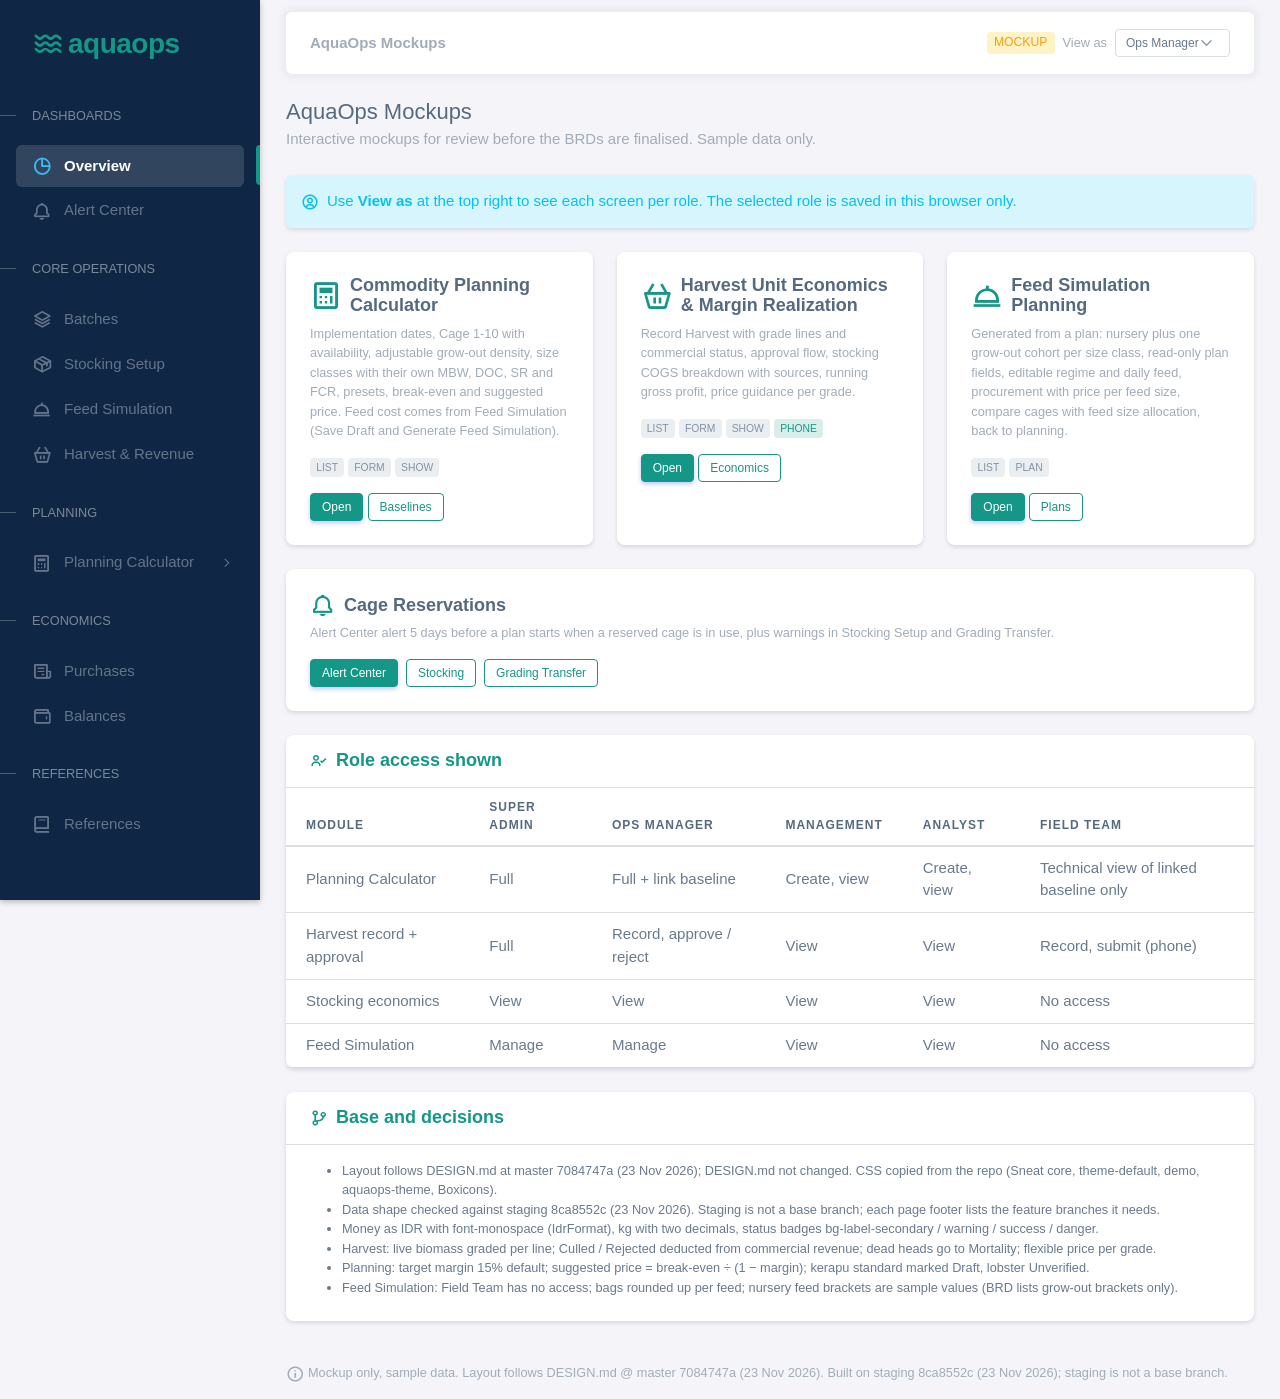
==== commit 9511b545: "Update AquaOps planning calculator and feed simulation mockups" ====
--- a/index.html
+++ b/index.html
@@ -29,7 +29,7 @@
         <div class="d-flex align-items-center mb-2"><i class="bx bx-calculator fs-2 text-primary me-2"></i><h5 class="fw-bold mb-0">Commodity Planning Calculator</h5></div>
         <p class="small text-muted">Implementation dates, Cage 1-10 with availability, adjustable grow-out density, size classes with their own MBW, DOC, SR and FCR, presets, break-even and suggested price. Feed cost comes from Feed Simulation (Save Draft and Generate Feed Simulation).</p>
         <div class="small mb-3"><span class="badge bg-label-secondary me-1">List</span><span class="badge bg-label-secondary me-1">Form</span><span class="badge bg-label-secondary">Show</span></div>
-        <a href="planning-calculator.html#calculator" class="btn btn-primary btn-sm">Open</a>
+        <a href="planning-calculator.html#step-1" class="btn btn-primary btn-sm">Open</a>
         <a href="planning-calculator.html#baselines" class="btn btn-outline-primary btn-sm">Baselines</a>
       </div></div>
     </div>
